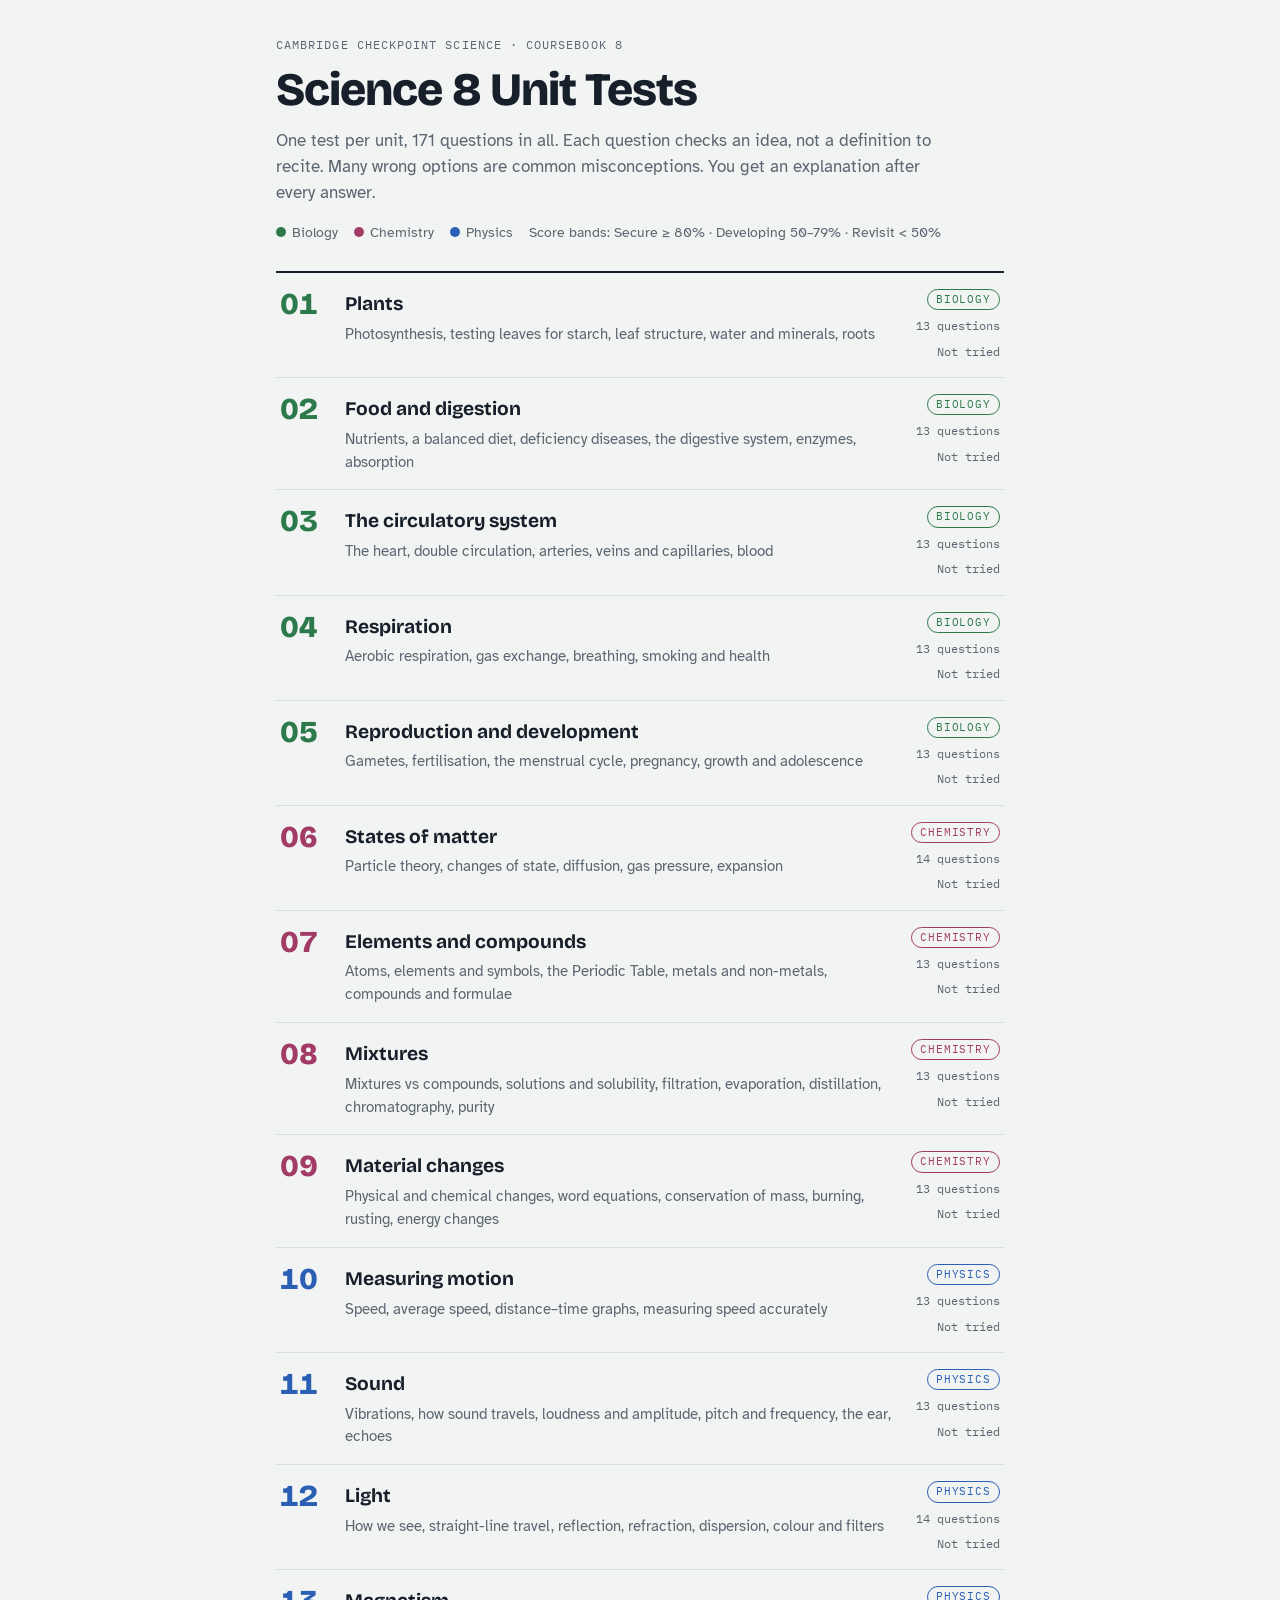
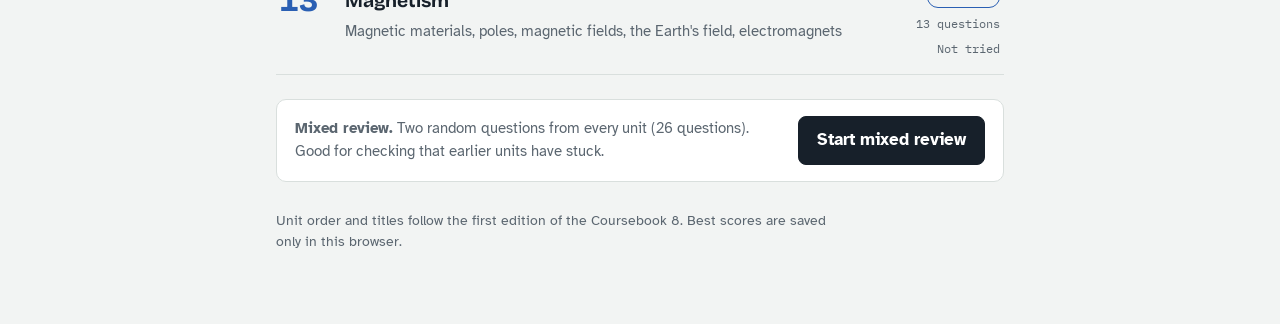
==== checkpoint-science-8/index.html @ a3ae96ac "Add Checkpoint Science 8 unit-by-unit conceptual tests Interactive quiz page with 171 questions acro" ====
<!doctype html>
<html lang="en">
<head>
<meta charset="utf-8">
<meta name="viewport" content="width=device-width, initial-scale=1, viewport-fit=cover">
<title>Science 8 Unit Tests</title>
<link rel="preconnect" href="https://fonts.googleapis.com">
<link rel="preconnect" href="https://fonts.gstatic.com" crossorigin>
<link rel="stylesheet" href="https://fonts.googleapis.com/css2?family=Bricolage+Grotesque:opsz,wght@12..96,500;12..96,700;12..96,800&family=Atkinson+Hyperlegible:ital,wght@0,400;0,700;1,400&family=IBM+Plex+Mono:wght@400;500&display=swap">
<style>
/* Layout: exam-paper column. Unit index as a ruled list; each test runs one question at a time with instant "why" feedback. */
:root {
  --bg: #f2f4f3;
  --paper: #ffffff;
  --ink: #17202a;
  --muted: #5b6670;
  --rule: #d9dfdd;
  --accent: #23408e;
  --bio: #2c7a4b;
  --chem: #a33b67;
  --phys: #2a5fb3;
  --good: #1f7a45;
  --good-bg: #e3f3e9;
  --bad: #b3261e;
  --bad-bg: #fbe7e5;
  --warn: #8a5a00;
  --warn-bg: #fbf0d9;
  --shadow: 0 1px 2px rgba(23,32,42,.06), 0 4px 16px rgba(23,32,42,.05);
  --f-display: "Bricolage Grotesque", "Segoe UI", system-ui, sans-serif;
  --f-body: "Atkinson Hyperlegible", "Segoe UI", system-ui, sans-serif;
  --f-mono: "IBM Plex Mono", ui-monospace, Menlo, Consolas, monospace;
}
@media (prefers-color-scheme: dark) {
  :root:not([data-theme="light"]) {
    --bg: #11161b; --paper: #19212a; --ink: #e6ebef; --muted: #9aa6b1; --rule: #2b3540;
    --accent: #8fa8ff; --bio: #5fc58a; --chem: #e57fab; --phys: #7aa8f5;
    --good: #6fd39a; --good-bg: #173226; --bad: #ff8a80; --bad-bg: #3a1c1b; --warn: #f2c464; --warn-bg: #352b14;
    --shadow: 0 1px 2px rgba(0,0,0,.3);
    color-scheme: dark;
  }
}
:root[data-theme="dark"] {
  --bg: #11161b; --paper: #19212a; --ink: #e6ebef; --muted: #9aa6b1; --rule: #2b3540;
  --accent: #8fa8ff; --bio: #5fc58a; --chem: #e57fab; --phys: #7aa8f5;
  --good: #6fd39a; --good-bg: #173226; --bad: #ff8a80; --bad-bg: #3a1c1b; --warn: #f2c464; --warn-bg: #352b14;
  --shadow: 0 1px 2px rgba(0,0,0,.3);
  color-scheme: dark;
}
* { box-sizing: border-box; }
body { background: var(--bg); color: var(--ink); font-family: var(--f-body); font-size: 17px; line-height: 1.55; }
.wrap { max-width: 760px; margin: 0 auto; padding-inline: 16px; padding-block: 28px 64px; }
h1, h2, h3 { font-family: var(--f-display); text-wrap: balance; margin: 0; line-height: 1.15; }
h1 { font-size: clamp(2rem, 6vw, 2.9rem); font-weight: 800; letter-spacing: -0.02em; }
h2 { font-size: 1.45rem; font-weight: 700; }
.eyebrow { font-family: var(--f-mono); font-size: .74rem; letter-spacing: .09em; text-transform: uppercase; color: var(--muted); }
p { margin: 0; }
button { font: inherit; color: inherit; cursor: pointer; }
button:focus-visible, a:focus-visible { outline: 3px solid var(--accent); outline-offset: 2px; }

/* Header */
header.top { display: grid; gap: 10px; margin-bottom: 28px; }
header.top .lede { color: var(--muted); max-width: 60ch; }
.legend { display: flex; flex-wrap: wrap; gap: 8px 16px; margin-top: 4px; font-size: .9rem; color: var(--muted); }
.legend span { display: inline-flex; align-items: center; gap: 6px; }
.dot { width: 10px; height: 10px; border-radius: 50%; background: var(--c, var(--accent)); display: inline-block; }

/* Unit index */
.units { list-style: none; margin: 0; padding: 0; border-top: 2px solid var(--ink); }
.unit-row { border-bottom: 1px solid var(--rule); }
.unit-btn { width: 100%; background: none; border: 0; text-align: left; display: grid; grid-template-columns: 3.2rem 1fr auto; gap: 14px; align-items: start; padding: 16px 4px; }
.unit-btn:hover { background: color-mix(in srgb, var(--c) 6%, transparent); }
.unit-no { font-family: var(--f-display); font-weight: 800; font-size: 1.9rem; line-height: 1; color: var(--c); font-variant-numeric: tabular-nums; }
.unit-main { min-width: 0; display: grid; gap: 4px; }
.unit-title { font-family: var(--f-display); font-weight: 700; font-size: 1.2rem; }
.unit-topics { color: var(--muted); font-size: .92rem; }
.unit-meta { display: grid; justify-items: end; gap: 6px; font-family: var(--f-mono); font-size: .78rem; color: var(--muted); white-space: nowrap; }
.strand { font-family: var(--f-mono); font-size: .7rem; letter-spacing: .08em; text-transform: uppercase; color: var(--c); border: 1px solid currentColor; border-radius: 999px; padding: 1px 8px; }
.best { font-variant-numeric: tabular-nums; }
.best.secure { color: var(--good); }
.best.developing { color: var(--warn); }
.best.revisit { color: var(--bad); }
.mixed { margin-top: 24px; display: flex; flex-wrap: wrap; gap: 12px 20px; align-items: center; justify-content: space-between; background: var(--paper); border: 1px solid var(--rule); border-radius: 10px; padding: 16px 18px; }
.mixed p { color: var(--muted); font-size: .95rem; min-width: 0; flex: 1 1 260px; }

/* Buttons */
.btn { border: 1.5px solid var(--ink); background: var(--ink); color: var(--paper); border-radius: 8px; padding: 10px 18px; font-weight: 700; }
.btn:hover { opacity: .9; }
.btn.ghost { background: transparent; color: var(--ink); }
.btn:disabled { opacity: .35; cursor: default; }
.link { background: none; border: 0; padding: 4px 0; color: var(--muted); font-size: .92rem; }
.link:hover { color: var(--ink); text-decoration: underline; }

/* Quiz */
.qbar { display: grid; gap: 10px; margin-bottom: 20px; }
.qbar-row { display: flex; flex-wrap: wrap; justify-content: space-between; gap: 8px; align-items: baseline; }
.progress { height: 6px; background: var(--rule); border-radius: 999px; overflow: hidden; }
.progress i { display: block; height: 100%; background: var(--c); width: 0; transition: width .3s ease; }
.tally { font-family: var(--f-mono); font-size: .82rem; color: var(--muted); font-variant-numeric: tabular-nums; }
.card { background: var(--paper); border: 1px solid var(--rule); border-radius: 12px; box-shadow: var(--shadow); padding: clamp(18px, 4vw, 28px); display: grid; gap: 18px; }
.qhead { display: flex; justify-content: space-between; gap: 12px; align-items: baseline; flex-wrap: wrap; }
.qtext { font-size: 1.15rem; font-weight: 700; line-height: 1.45; }
.options { display: grid; gap: 10px; }
.opt { display: grid; grid-template-columns: 2rem 1fr; gap: 10px; align-items: start; text-align: left; background: transparent; border: 1.5px solid var(--rule); border-radius: 9px; padding: 11px 12px; }
.opt:hover:not(:disabled) { border-color: var(--c); }
.opt:disabled { cursor: default; }
.opt .key { font-family: var(--f-mono); font-weight: 500; width: 1.7rem; height: 1.7rem; border-radius: 6px; display: grid; place-items: center; border: 1px solid var(--rule); font-size: .85rem; }
.opt span:last-child { min-width: 0; }
.opt.correct { border-color: var(--good); background: var(--good-bg); }
.opt.correct .key { background: var(--good); color: var(--paper); border-color: var(--good); }
.opt.wrong { border-color: var(--bad); background: var(--bad-bg); }
.opt.wrong .key { background: var(--bad); color: var(--paper); border-color: var(--bad); }
.opt.dim { opacity: .55; }
.why { border-left: 4px solid var(--fb); background: color-mix(in srgb, var(--fb) 8%, transparent); padding: 12px 14px; border-radius: 0 8px 8px 0; display: grid; gap: 4px; }
.why strong { color: var(--fb); font-family: var(--f-display); }
.qfoot { display: flex; justify-content: space-between; align-items: center; gap: 12px; flex-wrap: wrap; }
.hint { font-size: .82rem; color: var(--muted); }

/* Results */
.result-head { display: grid; gap: 6px; }
.score { font-family: var(--f-display); font-weight: 800; font-size: clamp(3rem, 12vw, 4.5rem); line-height: 1; font-variant-numeric: tabular-nums; }
.score small { font-size: .35em; color: var(--muted); font-weight: 500; }
.band { justify-self: start; font-family: var(--f-mono); font-size: .78rem; letter-spacing: .06em; text-transform: uppercase; padding: 3px 10px; border-radius: 999px; }
.band.secure { color: var(--good); background: var(--good-bg); }
.band.developing { color: var(--warn); background: var(--warn-bg); }
.band.revisit { color: var(--bad); background: var(--bad-bg); }
.review { list-style: none; margin: 0; padding: 0; display: grid; gap: 14px; }
.review li { border-top: 1px solid var(--rule); padding-top: 12px; display: grid; gap: 4px; }
.review .ans { font-size: .93rem; }
.review .ans b { color: var(--good); }
.review .ans s { color: var(--bad); }
.review .exp { color: var(--muted); font-size: .93rem; }
.actions { display: flex; flex-wrap: wrap; gap: 10px; }
.note { margin-top: 28px; font-size: .85rem; color: var(--muted); max-width: 62ch; }
@media (max-width: 520px) {
  .unit-btn { grid-template-columns: 2.4rem 1fr; }
  .unit-meta { grid-column: 2; justify-items: start; grid-auto-flow: column; justify-content: start; gap: 10px; }
  .unit-no { font-size: 1.5rem; }
}
@media (prefers-reduced-motion: reduce) { .progress i { transition: none; } }
</style>
</head>
<body>

<div class="wrap" id="app"></div>

<script>
const STRANDS = { Biology: "var(--bio)", Chemistry: "var(--chem)", Physics: "var(--phys)" };

/* Each question: c = concept, q = question, o = options (correct answer first; shuffled on screen), e = explanation */
const UNITS = [
{ n: 1, title: "Plants", strand: "Biology", topics: "Photosynthesis, testing leaves for starch, leaf structure, water and minerals, roots",
  qs: [
  { c: "Where plant mass comes from", q: "A seedling with a mass of 1 g grows into a plant with a mass of 500 g. Where did most of the extra mass come from?",
    o: ["Carbon dioxide from the air and water, turned into glucose by photosynthesis", "Soil taken in through the roots", "Energy from sunlight that has been turned into matter", "Minerals such as nitrates absorbed from the soil"],
    e: "Photosynthesis builds glucose from carbon dioxide and water, and glucose is used to make the rest of the plant. The soil supplies only small amounts of minerals. Light provides energy, not mass." },
  { c: "Photosynthesis equation", q: "Which word equation correctly describes photosynthesis?",
    o: ["carbon dioxide + water → glucose + oxygen (using light and chlorophyll)", "glucose + oxygen → carbon dioxide + water (using light)", "oxygen + water → glucose + carbon dioxide (using chlorophyll)", "carbon dioxide + oxygen → glucose + water (using light)"],
    e: "The reactants are carbon dioxide and water. Light energy is absorbed by chlorophyll, and the products are glucose and oxygen. The reverse equation is respiration." },
  { c: "Why test for starch", q: "When we want to know whether a leaf has been photosynthesising, why do we test it for starch rather than for glucose?",
    o: ["Glucose made in the leaf is quickly turned into starch for storage", "Leaves never contain any glucose", "Starch is the gas given off during photosynthesis", "Iodine solution only works on living cells"],
    e: "Glucose is soluble and is quickly converted into insoluble starch to be stored. Starch builds up in the leaf, so it is a reliable sign that photosynthesis has happened." },
  { c: "Destarching (controls)", q: "Before an experiment, a plant is kept in the dark for 48 hours. What is the purpose of this?",
    o: ["To use up the starch already in its leaves, so any starch found later was made during the experiment", "To make the plant photosynthesise faster when it is put back in the light", "To kill the leaf cells so that iodine can get in", "To make the leaves produce more chlorophyll"],
    e: "In the dark the plant cannot photosynthesise, so it uses up its stored starch. Any starch found at the end must have been made during the experiment. This makes the test fair." },
  { c: "Chlorophyll is needed", q: "A variegated leaf has green parts and white parts. After a day in bright light it is tested with iodine. What result do you expect?",
    o: ["Only the green parts turn blue-black", "The whole leaf turns blue-black", "Only the white parts turn blue-black", "No part turns blue-black, because variegated leaves cannot make starch"],
    e: "Only the green parts contain chlorophyll, which absorbs the light energy needed for photosynthesis. The white parts have no chlorophyll, so they make no starch and stay orange-brown." },
  { c: "Starch test method", q: "In the starch test, why is the leaf placed in hot ethanol before iodine is added?",
    o: ["To remove the green chlorophyll so the colour change can be seen clearly", "To turn the glucose in the leaf into starch", "To add the energy needed for the iodine to react", "To keep the leaf cells alive during the test"],
    e: "Ethanol dissolves chlorophyll and makes the leaf pale. Without this step, the green colour would hide the blue-black colour of iodine reacting with starch." },
  { c: "Light intensity and rate", q: "A student counts oxygen bubbles from pondweed with a lamp at different distances. Moving the lamp closer increases the number of bubbles per minute. Which conclusion is best?",
    o: ["The rate of photosynthesis increases as light intensity increases", "Pondweed only photosynthesises when a lamp is very close", "The bubbles are carbon dioxide, which increases with light", "The pondweed respires faster when the lamp is closer"],
    e: "The bubbles are oxygen, a product of photosynthesis. A closer lamp means brighter light, so more bubbles means a faster rate. Light intensity is the independent variable in this investigation." },
  { c: "Leaf shape and function", q: "Most leaves are broad and thin. How does this help photosynthesis?",
    o: ["A large surface area absorbs plenty of light, and gases only have a short distance to diffuse", "It makes the leaf lighter so the plant does not fall over", "It stops water from reaching the leaf cells", "It lets the leaf store more starch in its cells"],
    e: "A broad leaf traps more light. A thin leaf means carbon dioxide can diffuse quickly from the air spaces to every cell that has chloroplasts." },
  { c: "Stomata", q: "Why are most stomata found on the lower surface of a leaf?",
    o: ["They let gases in and out while losing less water, because the lower surface is cooler and shaded", "Light can only enter the leaf through the lower surface", "Roots push water up through the lower surface", "Chlorophyll is only found in the lower surface"],
    e: "Stomata let carbon dioxide in and oxygen out, but water vapour also escapes through them. The lower surface is cooler and out of direct sun, so less water is lost there." },
  { c: "Palisade cells", q: "Palisade cells are packed just below the upper surface of a leaf and contain many chloroplasts. Why is this a good arrangement?",
    o: ["They are in the position that receives the most light", "They are closest to the stomata for taking in water", "They protect the leaf from insects", "They store all the minerals the leaf needs"],
    e: "Light falls on the upper surface, so cells placed there with many chloroplasts can absorb the most light for photosynthesis." },
  { c: "Root hair cells", q: "Root hair cells have a long, thin extension. What is the main advantage of this shape?",
    o: ["It gives a large surface area for absorbing water and minerals from the soil", "It lets the root make glucose in the dark", "It anchors the plant by growing into rocks", "It allows the root to take in carbon dioxide for photosynthesis"],
    e: "A larger surface area in contact with the soil means water and dissolved minerals can be absorbed faster. Root hair cells have no chloroplasts because they are underground." },
  { c: "Minerals", q: "A plant has yellow leaves even though it has plenty of light and water. A lack of which mineral is most likely?",
    o: ["Magnesium, because it is needed to make chlorophyll", "Glucose, because it is needed to make leaves", "Oxygen, because it is needed for photosynthesis", "Carbon, because it is needed to make roots"],
    e: "Chlorophyll molecules contain magnesium. Without enough magnesium the plant makes less chlorophyll and its leaves turn yellow. Nitrates are needed to make proteins for growth." },
  { c: "Plants also respire", q: "What is happening in a plant's leaves at night?",
    o: ["Respiration continues, using oxygen and releasing carbon dioxide", "Nothing, because plants only respire during the day", "Photosynthesis continues, using stored light", "The leaves take in oxygen and release glucose"],
    e: "All living cells respire all the time. In daylight, photosynthesis is usually faster than respiration so a plant gives out oxygen overall. At night only respiration happens, so the plant gives out carbon dioxide." }
  ]},
{ n: 2, title: "Food and digestion", strand: "Biology", topics: "Nutrients, a balanced diet, deficiency diseases, the digestive system, enzymes, absorption",
  qs: [
  { c: "Why digest food", q: "Why must large food molecules such as starch and protein be digested?",
    o: ["They are too large to pass through the wall of the small intestine into the blood", "They contain no energy until they are broken down", "They would dissolve the wall of the intestine", "The body can only use molecules that contain water"],
    e: "Digestion breaks large, insoluble molecules into small, soluble molecules. Only small molecules can be absorbed through the gut wall into the blood." },
  { c: "Mechanical digestion", q: "How does chewing food help digestion?",
    o: ["It breaks food into smaller pieces, giving enzymes a larger surface area to work on", "It turns starch into sugar", "It breaks proteins into amino acids", "It absorbs nutrients into the blood through the teeth"],
    e: "Chewing is mechanical digestion. It does not change the molecules, but smaller pieces have more surface for enzymes to act on, so chemical digestion is faster." },
  { c: "Enzyme products", q: "What are proteins broken down into during digestion?",
    o: ["Amino acids", "Glucose", "Fatty acids and glycerol", "Vitamins"],
    e: "Protease enzymes break proteins into amino acids. Carbohydrase enzymes such as amylase break starch into sugars. Lipase breaks fats into fatty acids and glycerol." },
  { c: "Enzymes and temperature", q: "Amylase is mixed with starch at 5 °C, 37 °C and 90 °C. In which tube is starch digested fastest?",
    o: ["37 °C, because human enzymes work best at about body temperature", "90 °C, because higher temperatures always make reactions faster", "5 °C, because enzymes are protected from damage", "All three, because temperature does not affect enzymes"],
    e: "Enzymes work fastest near their optimum temperature, which is about 37 °C for human enzymes. At 5 °C they work slowly. At 90 °C their shape is permanently changed (denatured), so they stop working." },
  { c: "Villi", q: "The small intestine is lined with millions of villi. How do they help?",
    o: ["They give a very large surface area, with thin walls and a good blood supply, for absorption", "They grind food into smaller pieces", "They produce stomach acid to kill bacteria", "They push food along by beating like hairs"],
    e: "Villi make the inner surface of the small intestine very large. Each one has a thin wall and many capillaries, so digested food can diffuse into the blood quickly." },
  { c: "Fibre", q: "Fibre is not digested and does not enter the blood. Why is it still an important part of a balanced diet?",
    o: ["It adds bulk that helps food move through the gut and prevents constipation", "It is the body's main source of energy", "It is needed to build new muscle", "It is changed into vitamins in the large intestine"],
    e: "Fibre gives the muscles of the intestine something to push against, which keeps food moving and prevents constipation." },
  { c: "Balanced diet depends on need", q: "Which person most needs a diet with more energy-rich food?",
    o: ["A teenage athlete who trains for two hours each day", "An adult who works at a desk all day", "An elderly person who rarely exercises", "Everyone needs exactly the same amount of energy"],
    e: "A balanced diet depends on age, sex and how active a person is. Active, growing people use more energy and need more carbohydrate and fat." },
  { c: "Rickets", q: "A child has soft, weak leg bones that bend. Which deficiency is the most likely cause?",
    o: ["Too little vitamin D or calcium", "Too little vitamin C", "Too little iron", "Too little fibre"],
    e: "Calcium is needed to build strong bones, and vitamin D helps the body absorb calcium. A lack of either causes rickets. Lack of vitamin C causes scurvy; lack of iron causes anaemia." },
  { c: "Anaemia", q: "Why does a person with iron-deficiency anaemia feel tired?",
    o: ["Iron is needed to make haemoglobin, so less oxygen is carried to cells for respiration", "Iron is the main source of energy in the diet", "Iron is needed to digest carbohydrates", "Iron keeps the bones strong for movement"],
    e: "Haemoglobin in red blood cells carries oxygen and contains iron. With less haemoglobin, cells get less oxygen and release less energy by respiration." },
  { c: "Scurvy", q: "Sailors on long voyages long ago often got scurvy, with bleeding gums. Eating limes or oranges cured it. What does this show?",
    o: ["Scurvy is caused by a lack of vitamin C, which citrus fruits contain", "Scurvy is caused by bacteria that citrus fruits kill", "Sailors were short of protein, which citrus fruits contain", "Sailors were eating too much fat"],
    e: "Citrus fruits are rich in vitamin C. Scurvy is a deficiency disease, so it is cured by supplying the missing nutrient." },
  { c: "Stomach acid", q: "What is one job of the hydrochloric acid in the stomach?",
    o: ["It kills most bacteria in food", "It digests starch into glucose", "It absorbs water from food", "It turns fats into protein"],
    e: "Stomach acid kills many microorganisms in food. It also gives the right acidic conditions for the stomach's protease enzyme to work." },
  { c: "Large intestine", q: "What is the main job of the large intestine?",
    o: ["Absorbing water from undigested food", "Digesting protein with enzymes", "Absorbing most of the glucose into the blood", "Storing food before it is digested"],
    e: "Most digested food is absorbed in the small intestine. The large intestine absorbs water from what is left. If food passes through too quickly, too little water is absorbed and diarrhoea results." },
  { c: "Energy in nutrients", q: "Why do people who need to lose weight often reduce the amount of fat they eat?",
    o: ["One gram of fat contains about twice as much energy as one gram of carbohydrate", "Fat cannot be digested and stays in the body", "Fat contains no useful nutrients at all", "Fat is turned directly into muscle"],
    e: "Fat is the most energy-dense nutrient. If energy taken in is more than energy used, the extra is stored as body fat. Some fat is still needed in a balanced diet." }
  ]},
{ n: 3, title: "The circulatory system", strand: "Biology", topics: "The heart, double circulation, arteries, veins and capillaries, blood",
  qs: [
  { c: "Artery structure", q: "Why do arteries have thick walls containing muscle and elastic tissue?",
    o: ["They carry blood at high pressure, pumped directly from the heart", "They carry blood at very low pressure back to the heart", "They need to let substances diffuse through their walls", "They store blood when the body is resting"],
    e: "Each heartbeat pushes blood into the arteries at high pressure. Thick, stretchy walls withstand this pressure and help smooth out the flow." },
  { c: "Valves in veins", q: "Veins contain valves but arteries (apart from where they leave the heart) do not. Why?",
    o: ["Blood in veins is at low pressure, so valves stop it flowing backwards", "Valves make blood in veins move faster than in arteries", "Valves let oxygen into the blood in veins", "Veins carry blood away from the heart and need valves to push it"],
    e: "By the time blood reaches the veins, its pressure is low. Valves make sure it only flows towards the heart, especially in the legs." },
  { c: "Capillaries", q: "Capillary walls are only one cell thick. Why is this important?",
    o: ["Substances such as oxygen and glucose can diffuse quickly between blood and cells", "Blood can flow through them at very high pressure", "They can contract to pump blood around the body", "It stops white blood cells from leaving the blood"],
    e: "Capillaries are where exchange happens. A very thin wall means only a short distance for diffusion between the blood and the body's cells." },
  { c: "Ventricle walls", q: "The wall of the left ventricle is much thicker than the wall of the right ventricle. Why?",
    o: ["The left ventricle pumps blood all around the body, but the right only pumps to the lungs", "The left ventricle holds deoxygenated blood, which is heavier", "The right ventricle does not need to pump blood at all", "The left ventricle receives blood from the lungs at high pressure"],
    e: "Pushing blood around the whole body needs a much higher pressure than pushing it to the nearby lungs, so the left ventricle has more muscle." },
  { c: "Arteries defined by direction", q: "The pulmonary artery carries deoxygenated blood. Why is it still called an artery?",
    o: ["Arteries are vessels that carry blood away from the heart", "Arteries are vessels that carry deoxygenated blood", "All vessels connected to the lungs are arteries", "It has valves along its length"],
    e: "Arteries carry blood away from the heart and veins carry it back. The pulmonary artery takes deoxygenated blood from the heart to the lungs. The pulmonary vein brings oxygenated blood back." },
  { c: "Double circulation", q: "Which route does blood take in the human double circulation, starting from the body?",
    o: ["Body → right side of heart → lungs → left side of heart → body", "Body → left side of heart → lungs → right side of heart → body", "Body → lungs → right side of heart → left side of heart → body", "Body → right side of heart → left side of heart → lungs → body"],
    e: "Blood passes through the heart twice in one full circuit. The right side sends it to the lungs to collect oxygen. It returns to the left side, which pumps it around the body." },
  { c: "Red blood cells", q: "Red blood cells have no nucleus. How does this help them do their job?",
    o: ["There is more space for haemoglobin, so each cell can carry more oxygen", "It lets them destroy bacteria more easily", "It allows them to divide quickly to make new cells", "It helps them form blood clots"],
    e: "Red blood cells are packed with haemoglobin, which carries oxygen. Their biconcave disc shape also gives a large surface area for oxygen to diffuse in and out." },
  { c: "Plasma", q: "Which list shows substances carried dissolved in the plasma?",
    o: ["Glucose, carbon dioxide, urea and hormones", "Oxygen, haemoglobin and platelets", "Red blood cells and white blood cells", "Starch, protein and fat molecules"],
    e: "Plasma is the liquid part of blood. It carries digested food such as glucose, waste such as carbon dioxide and urea, and hormones. Most oxygen is carried by haemoglobin in red cells." },
  { c: "Platelets", q: "You cut your finger. Which part of the blood helps stop the bleeding?",
    o: ["Platelets, which help form a clot", "Red blood cells, which carry oxygen to the cut", "Plasma, which washes the cut clean", "White blood cells, which seal the skin"],
    e: "Platelets are cell fragments that help blood clot. The clot seals the wound and stops blood loss and microorganisms entering." },
  { c: "White blood cells", q: "What is the main job of white blood cells?",
    o: ["Defending the body against pathogens such as bacteria and viruses", "Carrying oxygen from the lungs", "Carrying digested food to cells", "Making the heart beat"],
    e: "Some white blood cells engulf pathogens. Others make antibodies that help destroy them." },
  { c: "Heart rate and exercise", q: "Why does your heart rate increase when you exercise?",
    o: ["Muscles need oxygen and glucose delivered faster, and carbon dioxide removed faster", "The heart needs to cool the body down", "Blood becomes thicker during exercise", "The lungs stop working during exercise"],
    e: "Working muscles respire faster. A faster heartbeat delivers more oxygen and glucose to them and removes carbon dioxide more quickly." },
  { c: "Coronary arteries", q: "A fatty blockage forms in a coronary artery. Why can this cause a heart attack?",
    o: ["Part of the heart muscle does not get enough oxygen and glucose, so it stops working", "Blood can no longer reach the lungs", "The heart chambers fill with fat", "The valves in the heart can no longer close"],
    e: "Heart muscle has its own blood supply through the coronary arteries. If this is blocked, the muscle cannot respire and that part of the heart can die." },
  { c: "Pulmonary vein", q: "Where does the pulmonary vein carry blood, and what kind of blood is it?",
    o: ["From the lungs to the heart; oxygenated blood", "From the heart to the lungs; deoxygenated blood", "From the body to the heart; deoxygenated blood", "From the heart to the body; oxygenated blood"],
    e: "Veins carry blood towards the heart. The pulmonary vein brings blood that has just collected oxygen in the lungs back to the left atrium." }
  ]},
{ n: 4, title: "Respiration", strand: "Biology", topics: "Aerobic respiration, gas exchange, breathing, smoking and health",
  qs: [
  { c: "Respiration vs breathing", q: "Which statement correctly describes the difference between respiration and breathing?",
    o: ["Respiration is a chemical reaction in cells that releases energy; breathing moves air in and out of the lungs", "They are two words for the same process", "Breathing happens in all cells; respiration happens only in the lungs", "Respiration is breathing out; breathing is breathing in"],
    e: "Respiration happens in every living cell and releases energy from glucose. Breathing is the movement of air that supplies oxygen and removes carbon dioxide." },
  { c: "Respiration equation", q: "Which word equation shows aerobic respiration?",
    o: ["glucose + oxygen → carbon dioxide + water", "carbon dioxide + water → glucose + oxygen", "glucose + carbon dioxide → oxygen + water", "oxygen + water → glucose + carbon dioxide"],
    e: "Aerobic respiration uses glucose and oxygen and releases energy, with carbon dioxide and water as waste products. Photosynthesis is the reverse reaction." },
  { c: "Where respiration happens", q: "Which cells carry out respiration?",
    o: ["All living cells, including plant cells and microorganisms", "Only cells in the lungs", "Only animal cells", "Only muscle cells during exercise"],
    e: "Every living cell needs energy, so every living cell respires, all the time. In plant and animal cells it happens in the mitochondria." },
  { c: "Alveoli", q: "Which set of features makes the alveoli good at gas exchange?",
    o: ["Very large total surface area, thin walls and a rich blood supply", "Thick walls, few capillaries and a dry surface", "Muscular walls that pump air into the blood", "A small surface area so gases do not escape"],
    e: "Millions of alveoli give a huge surface area. Their walls and the capillary walls are one cell thick, and the blood flow keeps the concentration difference high." },
  { c: "Composition of breath", q: "Compared with inhaled air, exhaled air contains:",
    o: ["less oxygen and more carbon dioxide, but still quite a lot of oxygen", "no oxygen at all and only carbon dioxide", "more oxygen and less carbon dioxide", "the same amounts of oxygen and carbon dioxide"],
    e: "Inhaled air has about 21% oxygen and exhaled air about 16%. Carbon dioxide rises from about 0.04% to about 4%. This leftover oxygen is why rescue breathing works." },
  { c: "Breathing mechanism", q: "What happens when you breathe in?",
    o: ["The diaphragm contracts and flattens, the ribs move up and out, chest volume increases and air flows in", "The lungs expand by themselves and suck air in", "The diaphragm relaxes and moves up, pushing air into the lungs", "The ribs move down and in, squeezing air into the lungs"],
    e: "Muscles make the chest cavity bigger. This lowers the pressure inside the lungs, so air from outside, at higher pressure, flows in. The lungs have no muscle of their own." },
  { c: "Testing breath", q: "Air is breathed out through limewater in one tube and room air is bubbled through limewater in another. The first tube turns milky much faster. What does this show?",
    o: ["Exhaled air contains more carbon dioxide than room air", "Exhaled air contains more oxygen than room air", "Exhaled air contains no water vapour", "Room air contains no carbon dioxide"],
    e: "Limewater turns milky with carbon dioxide. Room air has a little carbon dioxide, so it changes slowly. Exhaled air has much more, so it changes quickly." },
  { c: "Smoking and cilia", q: "Smokers often have a cough and get chest infections. Which explanation is correct?",
    o: ["Tar damages the cilia, so mucus and trapped bacteria are not swept away from the lungs", "Nicotine makes the lungs produce oxygen too quickly", "Smoke makes the alveoli bigger", "Carbon monoxide kills bacteria in the lungs"],
    e: "Cilia normally sweep mucus, dust and microorganisms up out of the airways. When they are damaged, mucus builds up, causing coughing and infections." },
  { c: "Carbon monoxide", q: "Cigarette smoke contains carbon monoxide. Why does this make it harder to exercise?",
    o: ["It combines with haemoglobin, so red blood cells carry less oxygen", "It blocks the stomata in the lungs", "It makes the heart beat more slowly", "It is a source of extra energy for muscles"],
    e: "Carbon monoxide binds to haemoglobin more strongly than oxygen does. Less oxygen reaches the muscles, so less energy is released by respiration." },
  { c: "Emphysema", q: "In emphysema, the walls of many alveoli break down. Why does the person become breathless?",
    o: ["The surface area for gas exchange is reduced, so less oxygen gets into the blood", "The diaphragm stops working", "Their blood stops carrying carbon dioxide", "Their airways become too wide"],
    e: "Fewer, larger air sacs have much less total surface area. Less oxygen can diffuse into the blood, even when the person breathes hard." },
  { c: "Exercise and breathing", q: "Why do you breathe faster and more deeply during exercise?",
    o: ["To take in more oxygen for respiration in muscles and remove the extra carbon dioxide", "To cool the lungs down", "Because the muscles need extra air inside them", "To get rid of the extra glucose being made"],
    e: "Muscles respire faster during exercise. They need more oxygen and produce more carbon dioxide, so breathing rate and depth increase." },
  { c: "Respiration releases heat", q: "Germinating seeds are placed in a sealed vacuum flask with a thermometer. After two days the temperature has risen. Why?",
    o: ["The seeds are respiring, and some of the energy released is lost as heat", "The seeds are photosynthesising inside the flask", "The vacuum flask creates heat", "The seeds are absorbing heat from the thermometer"],
    e: "Respiration releases energy from glucose. Some of this energy is transferred to the surroundings as heat. A control flask with boiled (dead) seeds would show no rise." },
  { c: "Diffusion in gas exchange", q: "Why does oxygen move from the alveoli into the blood?",
    o: ["The oxygen concentration is higher in the alveoli than in the blood, so it diffuses", "The heart sucks oxygen out of the alveoli", "Muscles in the alveoli push oxygen into the blood", "Blood always contains more oxygen than air"],
    e: "Diffusion is the net movement of particles from a high concentration to a low concentration. Blood arriving at the lungs is low in oxygen, so oxygen diffuses into it." }
  ]},
{ n: 5, title: "Reproduction and development", strand: "Biology", topics: "Gametes, fertilisation, the menstrual cycle, pregnancy, growth and adolescence",
  qs: [
  { c: "Sperm cell adaptations", q: "Sperm cells have a tail and contain many mitochondria. How do these help?",
    o: ["The tail lets the sperm swim, and the mitochondria release the energy it needs", "The tail anchors the sperm to the egg, and mitochondria store food", "The mitochondria carry the genetic information", "They help the sperm divide into many cells"],
    e: "A sperm must swim a long way to reach the egg. Mitochondria are where respiration happens, so many mitochondria provide plenty of energy for swimming." },
  { c: "Egg cell adaptations", q: "Why is an egg cell much larger than a sperm cell?",
    o: ["It contains a store of food for the early embryo", "It needs to swim further than a sperm", "It contains more chromosomes than a sperm", "It needs a larger nucleus to fuse with the sperm"],
    e: "The egg's large cytoplasm contains nutrients that supply energy until the embryo implants and gets food from the mother." },
  { c: "Fertilisation", q: "What exactly happens at fertilisation?",
    o: ["The nucleus of a sperm fuses with the nucleus of an egg", "A sperm enters the uterus", "An egg is released from the ovary", "The embryo attaches to the wall of the uterus"],
    e: "Fertilisation is the joining of the two nuclei. It usually happens in the oviduct. Release of the egg is ovulation; attaching to the uterus wall is implantation." },
  { c: "Half the chromosomes", q: "Why do gametes contain only half the number of chromosomes of a normal body cell?",
    o: ["So that when two gametes fuse, the zygote has the full number of chromosomes", "So that gametes are small enough to swim", "Because chromosomes are only needed in body cells", "So that the baby has only the mother's features"],
    e: "Each gamete brings half. When egg and sperm nuclei fuse, the zygote has a complete set, half from each parent." },
  { c: "Placenta", q: "What does the placenta do?",
    o: ["It lets oxygen and nutrients pass from mother to fetus, and wastes pass back, without the two bloods mixing", "It pumps the mother's blood directly into the fetus", "It protects the fetus from bumps", "It produces eggs during pregnancy"],
    e: "The mother's blood and the fetus's blood come very close in the placenta, so substances diffuse across. They do not mix, which protects the fetus." },
  { c: "Lifestyle in pregnancy", q: "Why are pregnant women advised not to smoke?",
    o: ["Harmful substances cross the placenta and the fetus may get less oxygen, leading to low birth weight", "Smoke enters the uterus through the mother's lungs", "Smoking makes the amniotic fluid evaporate", "Smoking only harms the mother, not the fetus"],
    e: "Carbon monoxide and nicotine can cross the placenta. Carbon monoxide reduces the oxygen carried in the blood, so the baby may grow more slowly." },
  { c: "Amniotic fluid", q: "What is the main function of the amniotic fluid?",
    o: ["It cushions and protects the fetus from knocks", "It supplies the fetus with food", "It carries oxygen to the fetus", "It removes carbon dioxide from the fetus"],
    e: "The fetus floats in amniotic fluid inside the amnion. The fluid absorbs bumps. Food and oxygen arrive through the placenta and umbilical cord." },
  { c: "Menstrual cycle", q: "Why does the lining of the uterus thicken during each menstrual cycle?",
    o: ["To prepare for a fertilised egg to implant", "To push the egg out of the ovary", "To make sperm cells", "To store food for the mother"],
    e: "A thick lining with a good blood supply is ready to receive an embryo. If no egg is fertilised, the lining breaks down and is lost during menstruation." },
  { c: "Ovulation timing", q: "In a typical 28-day cycle, starting on the first day of menstruation, roughly when is an egg released?",
    o: ["Around day 14", "Around day 1", "Around day 5", "Around day 28"],
    e: "Ovulation usually happens about halfway through the cycle. Days 1 to 5 are menstruation. This is a typical pattern; real cycles vary." },
  { c: "Puberty and hormones", q: "What causes the body changes at puberty?",
    o: ["Sex hormones such as testosterone and oestrogen", "A sudden increase in the amount of food eaten", "Growth of new organs that were not there before", "Changes in the number of chromosomes in body cells"],
    e: "At puberty the testes start producing testosterone and the ovaries produce oestrogen. These hormones cause secondary sexual characteristics to develop." },
  { c: "Twins", q: "How are identical twins formed?",
    o: ["One fertilised egg splits into two embryos", "Two eggs are fertilised by two different sperm", "One egg is fertilised by two sperm", "Two eggs are fertilised by one sperm"],
    e: "Identical twins come from one zygote, so they have the same genetic information. Non-identical twins come from two eggs fertilised by two sperm." },
  { c: "Growth vs development", q: "Which statement shows the difference between growth and development?",
    o: ["Growth is an increase in size; development is becoming more complex, with new features", "Growth only happens before birth; development only after", "Growth means getting older; development means getting taller", "They mean exactly the same thing"],
    e: "A baby grows by getting bigger. It develops when it gains new abilities and features, such as walking, or body changes at puberty." },
  { c: "Many sperm", q: "Millions of sperm are released, but only one fertilises an egg. Why are so many produced?",
    o: ["Most sperm die or never reach the egg, so large numbers increase the chance that one will", "Each sperm carries only one chromosome", "Many sperm must join together to fertilise the egg", "The extra sperm become food for the embryo"],
    e: "The journey to the oviduct is long and most sperm do not survive it. Producing huge numbers makes fertilisation more likely." }
  ]},
{ n: 6, title: "States of matter", strand: "Chemistry", topics: "Particle theory, changes of state, diffusion, gas pressure, expansion",
  qs: [
  { c: "Melting at particle level", q: "What happens to the particles in ice when it melts?",
    o: ["They gain energy, vibrate more and break free of their fixed positions, but stay close together", "The particles themselves melt and become liquid", "The particles get bigger and push each other apart", "The particles stop moving"],
    e: "Particles do not change in size or melt. In a liquid they are still close together but can move past each other." },
  { c: "Compressing gases", q: "Why can a gas be squashed into a smaller volume, but a liquid cannot?",
    o: ["There are large spaces between gas particles; liquid particles are already touching", "Gas particles are smaller than liquid particles", "Gas particles are soft and can be squeezed", "Liquid particles do not move at all"],
    e: "In a gas the particles are far apart, so pushing them closer is easy. In a liquid the particles are already close together, so there is almost no space to remove." },
  { c: "Spaces between particles", q: "What is in the space between the particles of a gas?",
    o: ["Nothing; it is empty space", "Air", "Water vapour", "Smaller particles of the same gas"],
    e: "Air is itself made of particles. Between gas particles there is simply empty space." },
  { c: "Diffusion", q: "Someone opens a bottle of perfume at the front of a classroom. A few minutes later students at the back can smell it. Which explanation is best?",
    o: ["Perfume particles move randomly and spread from where they are concentrated to where there are fewer of them", "Perfume particles are attracted to people's noses", "The perfume particles grow until they fill the room", "Air particles push the perfume particles in a straight line to the back"],
    e: "This is diffusion. Particles move randomly and collide, which causes a net movement from a high concentration to a low concentration." },
  { c: "Diffusion and temperature", q: "A drop of food colouring spreads faster in hot water than in cold water. Why?",
    o: ["Particles in hot water have more energy and move faster", "Hot water has more spaces between particles because the particles shrink", "Food colouring dissolves only in hot water", "Cold water particles do not move at all"],
    e: "Higher temperature means particles have more kinetic energy. They move and collide faster, so the dye spreads more quickly." },
  { c: "Diffusion in gases vs liquids", q: "Why does diffusion happen faster in gases than in liquids?",
    o: ["Gas particles move faster and have more space between them", "Gas particles are heavier than liquid particles", "Liquid particles are not able to move", "Gases are always hotter than liquids"],
    e: "Gas particles move quickly and travel further before hitting another particle, so they spread out faster than particles in a liquid." },
  { c: "Gas pressure", q: "What causes the pressure of a gas inside a container?",
    o: ["Gas particles colliding with the walls of the container", "Gas particles sticking to the walls", "The weight of the container", "Gas particles getting bigger"],
    e: "Each collision pushes on the wall. Millions of collisions every second produce a steady force on the walls, which we measure as pressure." },
  { c: "Heating a sealed gas", q: "A sealed can of gas is heated. Why does the pressure inside increase?",
    o: ["The particles move faster, so they hit the walls more often and harder", "More gas particles are made when the gas is heated", "The particles expand and press on the walls", "Heat particles enter the can"],
    e: "The number of particles stays the same. Faster particles collide with the walls more often and with more force, so pressure rises. That is why aerosol cans warn against heating." },
  { c: "Expansion", q: "Gaps are left between sections of some bridges. Why?",
    o: ["In hot weather the particles vibrate more and take up more space, so the bridge expands", "The particles of metal get larger when they are heated", "Gaps let rain drain away so the bridge does not rust", "Metal shrinks in summer and needs room"],
    e: "When a solid is heated its particles vibrate more and move slightly further apart. The particles do not grow. The gaps stop the bridge from buckling when it expands." },
  { c: "Constant temperature while boiling", q: "Water keeps boiling on a cooker but its temperature stays at 100 °C. Where is the energy going?",
    o: ["Into separating the particles as liquid turns into gas", "Into the saucepan only", "It is destroyed by the boiling water", "Into making the water particles bigger"],
    e: "During a change of state, energy is used to overcome the attraction between particles rather than to raise the temperature." },
  { c: "Evaporation vs boiling", q: "Which statement about evaporation is correct?",
    o: ["It can happen at any temperature, but only from the surface of a liquid", "It only happens at the boiling point", "It happens throughout the whole liquid, forming bubbles", "It only happens when a liquid is heated"],
    e: "Some surface particles always have enough energy to escape. Boiling happens only at the boiling point and throughout the liquid." },
  { c: "Cooling by evaporation", q: "Why does sweating cool you down?",
    o: ["The particles with the most energy escape as vapour, leaving the remaining liquid with less energy", "Sweat is colder than the body", "Sweat reflects heat away from the skin", "Sweat stops the body making heat"],
    e: "Evaporating particles take energy with them. The average energy of the particles left on the skin falls, so the skin cools." },
  { c: "Using melting and boiling points", q: "A substance melts at −39 °C and boils at 357 °C. What state is it in at 25 °C?",
    o: ["Liquid", "Solid", "Gas", "It cannot be in any state at 25 °C"],
    e: "25 °C is above the melting point, so it is not a solid, and below the boiling point, so it is not a gas. This substance is mercury." },
  { c: "Cooling a gas", q: "A balloon is taken from a warm room into a freezer and shrinks. Why?",
    o: ["The gas particles slow down, hitting the inside of the balloon less often and less hard", "Some gas particles are destroyed by the cold", "The particles shrink in the cold", "Cold air particles enter the balloon"],
    e: "Slower particles produce less pressure. The higher pressure outside squashes the balloon until the pressures balance." }
  ]},
{ n: 7, title: "Elements and compounds", strand: "Chemistry", topics: "Atoms, elements and symbols, the Periodic Table, metals and non-metals, compounds and formulae",
  qs: [
  { c: "What an element is", q: "Which is the best definition of an element?",
    o: ["A substance made of only one type of atom", "A substance made of two or more types of atom joined together", "Any substance found in the Periodic Table or in nature", "A substance that is always a metal"],
    e: "An element cannot be broken down into simpler substances by chemical reactions, because all its atoms are the same type." },
  { c: "Molecules of an element", q: "Oxygen gas is made of O₂ molecules. Is oxygen an element or a compound?",
    o: ["An element, because both atoms in the molecule are oxygen atoms", "A compound, because its atoms are joined together", "A mixture, because it contains two atoms", "A compound, because it is a molecule"],
    e: "A molecule is any group of atoms joined together. It is only a compound if the atoms are of different elements." },
  { c: "Compound properties differ", q: "Sodium is a soft, very reactive metal. Chlorine is a poisonous green gas. They react to form sodium chloride, which is table salt. What does this show?",
    o: ["A compound can have completely different properties from the elements it is made from", "Sodium chloride is a mixture of sodium and chlorine", "Sodium chloride is still poisonous", "Elements keep their properties when they form compounds"],
    e: "When elements react, their atoms join to make a new substance. The new substance has its own properties, which can be very different from those of the elements." },
  { c: "Reading a formula", q: "What does the formula H₂O tell you?",
    o: ["Each molecule contains two hydrogen atoms joined to one oxygen atom", "Water contains two oxygen atoms and one hydrogen atom", "Water is a mixture of hydrogen and oxygen gases", "There are two water molecules"],
    e: "The small number after a symbol tells you how many atoms of that element there are. No number means one atom." },
  { c: "Counting atoms", q: "Calcium carbonate has the formula CaCO₃. How many different elements and how many atoms in total does one unit contain?",
    o: ["3 elements, 5 atoms", "3 elements, 3 atoms", "2 elements, 5 atoms", "4 elements, 6 atoms"],
    e: "The elements are calcium (Ca), carbon (C) and oxygen (O). There is 1 Ca, 1 C and 3 O, which makes 5 atoms." },
  { c: "Naming compounds", q: "What is the name of the compound formed when iron reacts with sulfur?",
    o: ["Iron sulfide", "Iron sulfate", "Sulfur iron", "Iron sulfur oxide"],
    e: "The metal is named first. A compound of just two elements ends in -ide. Names ending in -ate, like sulfate, mean oxygen is also present." },
  { c: "-ate compounds", q: "Which elements are present in copper sulfate?",
    o: ["Copper, sulfur and oxygen", "Copper and sulfur only", "Copper, sulfur and hydrogen", "Copper and oxygen only"],
    e: "The ending -ate tells you the compound contains oxygen as well as the other elements named. Copper sulfate is CuSO₄." },
  { c: "Metal or non-metal", q: "An unknown solid element is dull, breaks when hammered and does not conduct electricity. What is it most likely to be?",
    o: ["A non-metal", "A metal", "A compound", "An alloy"],
    e: "Metals are usually shiny, malleable and good conductors of electricity and heat. Dull, brittle and non-conducting are typical non-metal properties." },
  { c: "Groups in the Periodic Table", q: "Lithium, sodium and potassium are in the same column (group) of the Periodic Table. What would you expect?",
    o: ["They have similar chemical properties", "They have the same mass", "They are all gases", "They are all compounds"],
    e: "Elements in the same group react in similar ways. These three are all soft metals that react strongly with water." },
  { c: "Where metals are", q: "Where are most metals found in the Periodic Table?",
    o: ["On the left and in the middle", "On the right-hand side", "Only in the top row", "Only in the bottom row"],
    e: "Most elements are metals, and they are found on the left and in the centre. Non-metals are mainly on the right." },
  { c: "Chemical symbols", q: "Which pair of element and symbol is correct?",
    o: ["Iron, Fe", "Sodium, S", "Potassium, P", "Copper, Co"],
    e: "Some symbols come from Latin names: Fe (ferrum) is iron, Na (natrium) is sodium, K (kalium) is potassium and Cu (cuprum) is copper. S is sulfur, P is phosphorus and Co is cobalt." },
  { c: "Compounds only", q: "Which list contains only compounds?",
    o: ["H₂O, CO₂, NaCl", "O₂, H₂O, CO₂", "Fe, Cu, NaCl", "N₂, O₂, Cl₂"],
    e: "A compound has at least two different elements chemically joined. O₂, N₂, Cl₂, Fe and Cu each contain only one element." },
  { c: "Separating a compound", q: "How can the elements in a compound be separated?",
    o: ["Only by a chemical reaction", "By filtering", "With a magnet", "By evaporating the compound"],
    e: "The atoms in a compound are chemically joined. Physical methods like filtering or using a magnet can separate mixtures, but not compounds." }
  ]},
{ n: 8, title: "Mixtures", strand: "Chemistry", topics: "Mixtures vs compounds, solutions and solubility, filtration, evaporation, distillation, chromatography, purity",
  qs: [
  { c: "Conservation of mass in dissolving", q: "10 g of salt is dissolved completely in 100 g of water. What is the mass of the solution?",
    o: ["110 g, because the salt particles are still there, spread among the water particles", "100 g, because the salt has disappeared", "Less than 100 g, because some water is used up", "More than 110 g, because a new substance is made"],
    e: "Dissolving is a physical change. No particles are lost, so total mass stays the same even though you cannot see the salt." },
  { c: "Solute and solvent", q: "In a sugar solution, which is the solute and which is the solvent?",
    o: ["Sugar is the solute; water is the solvent", "Water is the solute; sugar is the solvent", "Both are solutes", "The solution is the solvent"],
    e: "The solute is the substance that dissolves. The solvent is the liquid it dissolves in. Together they make a solution." },
  { c: "Saturated solutions", q: "What is a saturated solution?",
    o: ["A solution in which no more solute will dissolve at that temperature", "A solution that is very hot", "A solution that contains a lot of solvent", "Any solution that has a colour"],
    e: "When a solution is saturated, extra solute stays undissolved. Changing the temperature can change how much will dissolve." },
  { c: "Solubility and temperature", q: "A hot saturated solution of copper sulfate is left to cool. Crystals appear. Why?",
    o: ["Solubility decreases as the solution cools, so less solid can stay dissolved", "Cooling turns the water into copper sulfate", "The solvent freezes into crystals", "New copper sulfate is made by a chemical reaction"],
    e: "Most solids are more soluble in hot water. As the solution cools, the extra solute comes out of solution as crystals." },
  { c: "Rate vs amount", q: "Stirring helps sugar dissolve faster in tea. Does stirring increase the total amount of sugar that can dissolve?",
    o: ["No, it only speeds up dissolving; the maximum amount depends on temperature", "Yes, stirring always increases solubility", "Yes, because stirring adds energy that makes room for more sugar", "No, because stirring stops sugar dissolving"],
    e: "Stirring brings fresh solvent to the solid, so it dissolves sooner. Solubility, the maximum that can dissolve, depends on the solvent and the temperature." },
  { c: "Filtration and evaporation", q: "How would you get dry salt from a mixture of sand, salt and water?",
    o: ["Filter to remove the sand, then evaporate the water from the filtrate", "Evaporate the water, then filter out the salt", "Use a magnet to remove the salt", "Filter the mixture; the salt stays on the filter paper"],
    e: "Salt is dissolved, so it passes through the filter paper with the water. Sand is insoluble and stays as the residue. Evaporating the filtrate leaves the salt." },
  { c: "Distillation", q: "Which method gives pure water from sea water?",
    o: ["Distillation: the water evaporates and is then condensed and collected", "Filtration, because filter paper traps the salt", "Chromatography, because the water travels up the paper", "Evaporation, because the water is left behind"],
    e: "Salt is dissolved, so filtering does not remove it. In distillation the water turns to vapour and is cooled back to liquid, leaving the salt behind." },
  { c: "Reading a chromatogram", q: "A spot of black ink separates into three coloured spots on chromatography paper. What does this show?",
    o: ["The ink is a mixture of at least three dyes", "The ink is a pure substance", "The ink reacted with the solvent to make three new substances", "The ink contains three different solvents"],
    e: "Each dye travels a different distance depending on how soluble it is in the solvent and how strongly it sticks to the paper. Three spots means at least three dyes." },
  { c: "Chromatography method", q: "Why is the start line in chromatography drawn in pencil and placed above the level of the solvent?",
    o: ["Pencil does not dissolve in the solvent, and the spots must not dissolve straight into the solvent in the beaker", "Pencil lines help the solvent move faster", "Pen ink is too dark to see the spots", "The spots need to be below the solvent to dissolve"],
    e: "Ink from a pen would separate too and spoil the result. If the spots are under the solvent, they wash off into the beaker instead of moving up the paper." },
  { c: "Purity and boiling point", q: "Pure water boils at 100 °C. A sample of water boils at 102 °C. What does this suggest?",
    o: ["The water is not pure; it contains dissolved substances", "The thermometer must be broken", "The water is extra pure", "The water is turning into a different element"],
    e: "Pure substances have fixed melting and boiling points. Dissolved impurities change them; salt water, for example, boils above 100 °C." },
  { c: "Air is a mixture", q: "Why is air described as a mixture and not a compound?",
    o: ["Its gases are not chemically joined and their proportions can vary", "It contains only one element", "It has a chemical formula", "Its gases cannot be separated"],
    e: "Nitrogen, oxygen and the other gases in air keep their own properties. They can be separated by physical methods, such as fractional distillation of liquid air." },
  { c: "Mixture vs compound", q: "Iron filings and sulfur powder are mixed. Then some of the mixture is heated to make iron sulfide. What happens if a magnet is held near each?",
    o: ["The magnet removes iron from the mixture, but not from iron sulfide", "The magnet removes iron from both", "The magnet removes iron from iron sulfide only", "The magnet attracts the sulfur in both"],
    e: "In the mixture, iron keeps its magnetic property. In the compound, iron atoms are chemically joined to sulfur atoms and the new substance has different properties." },
  { c: "Other solvents", q: "Nail varnish does not dissolve in water but does dissolve in acetone (propanone). What does this show?",
    o: ["Whether something dissolves depends on the solvent as well as the solute", "Nail varnish is a soluble substance in all liquids", "Acetone is a type of water", "Water cannot dissolve anything"],
    e: "Insoluble in water does not mean insoluble in everything. Different solvents dissolve different substances." }
  ]},
{ n: 9, title: "Material changes", strand: "Chemistry", topics: "Physical and chemical changes, word equations, conservation of mass, burning, rusting, energy changes",
  qs: [
  { c: "Physical vs chemical change", q: "Which of these is a chemical change?",
    o: ["Frying an egg", "Melting chocolate", "Dissolving sugar in water", "Freezing water"],
    e: "In a chemical change, new substances are made and the change is usually hard to reverse. Melting, dissolving and freezing make no new substance." },
  { c: "Candle burning", q: "A candle is lit. Which part involves a chemical change?",
    o: ["The wax vapour burning in the flame", "The wax melting near the wick", "The liquid wax rising up the wick", "The melted wax going solid again"],
    e: "Melting and solidifying are physical changes. Burning makes new substances: carbon dioxide and water vapour." },
  { c: "Mass increases on burning", q: "Magnesium ribbon is heated in a crucible and burns to form a white powder. The powder has a greater mass than the magnesium. Why?",
    o: ["Magnesium has combined with oxygen from the air to form magnesium oxide", "Heat has mass and has been added", "The crucible has broken into the powder", "The magnesium atoms have grown bigger"],
    e: "magnesium + oxygen → magnesium oxide. The extra mass is the oxygen atoms that have joined on. No mass is created." },
  { c: "Mass seems to decrease", q: "A piece of wood burns and the ash weighs much less than the wood. Has mass been destroyed?",
    o: ["No; gases such as carbon dioxide and water vapour escaped into the air", "Yes; burning destroys mass", "Yes; the energy given out took the mass with it", "No; the ash weighs the same, but feels lighter"],
    e: "If you collected all the products, including the gases, their total mass would equal the mass of the wood plus the oxygen that reacted." },
  { c: "Conservation of mass", q: "Two solutions react in a sealed flask on a balance and a solid forms. What happens to the reading on the balance?",
    o: ["It stays the same, because atoms are rearranged, not created or destroyed", "It increases, because a solid is heavier than a liquid", "It decreases, because some particles are used up", "It goes to zero, because the reactants are gone"],
    e: "In a closed system nothing can enter or leave. The same atoms are present before and after; they are just joined in new ways." },
  { c: "Conditions for rusting", q: "Three iron nails are set up: A in air and water, B in boiled water with oil on top, C in dry air with a drying agent. Which nail rusts?",
    o: ["Only A", "Only B", "Only C", "A and B"],
    e: "Rusting needs both oxygen and water. Boiling removes dissolved oxygen and the oil stops more getting in (B). The drying agent removes water (C)." },
  { c: "Preventing rust", q: "How does painting a steel gate stop it rusting?",
    o: ["It stops oxygen and water reaching the surface of the iron", "It makes the iron into a different element", "It adds oxygen to the iron", "Paint reacts with rust and turns it back into iron"],
    e: "Rust prevention methods such as paint, oil and plastic coatings work by keeping air and water away from the metal." },
  { c: "Combustion products", q: "Methane (natural gas) burns in plenty of air. What are the products?",
    o: ["Carbon dioxide and water", "Carbon and hydrogen", "Oxygen and water", "Methane oxide only"],
    e: "Methane contains carbon and hydrogen. When it burns, carbon combines with oxygen to make carbon dioxide, and hydrogen combines with oxygen to make water." },
  { c: "Putting out fires", q: "Why does a fire blanket put out a small fire in a pan?",
    o: ["It cuts off the supply of oxygen", "It cools the fuel to below freezing", "It removes the fuel", "It absorbs the flames"],
    e: "A fire needs fuel, heat and oxygen. Remove any one and the fire goes out. A blanket stops oxygen reaching the fuel." },
  { c: "Thermal decomposition", q: "Copper carbonate is heated and forms copper oxide and carbon dioxide. What type of reaction is this?",
    o: ["Thermal decomposition: one substance breaks down into simpler substances when heated", "Combustion, because oxygen from the air is used", "A physical change, because it can be reversed easily", "Neutralisation, because a gas is given off"],
    e: "Only one reactant is involved and it splits up when heated. No oxygen from the air is needed." },
  { c: "Reactants and products", q: "magnesium + hydrochloric acid → magnesium chloride + hydrogen. How could you test for the gas produced?",
    o: ["Hold a lighted splint near it; hydrogen burns with a squeaky pop", "Bubble it through limewater; it turns milky", "Use a glowing splint; it relights", "Hold damp blue litmus near it; it turns red"],
    e: "The squeaky pop test identifies hydrogen. Limewater tests for carbon dioxide and a relighting glowing splint tests for oxygen." },
  { c: "Exothermic reactions", q: "A reaction makes the test tube feel hot. What does this tell you?",
    o: ["The reaction is exothermic: it transfers energy to the surroundings", "The reaction is endothermic: it takes energy in", "No reaction has happened, only a physical change", "The reactants are being destroyed"],
    e: "Exothermic reactions give out energy, so the temperature of the surroundings rises. Endothermic reactions take in energy, so the surroundings get colder." },
  { c: "Energy change ≠ chemical change", q: "Ice takes in energy when it melts. Is melting a chemical change?",
    o: ["No; no new substance is made, it is still water", "Yes; any change involving energy is chemical", "Yes; because it cannot be reversed", "No; because melting gives out energy"],
    e: "Physical changes also involve energy. The test for a chemical change is whether a new substance is formed." }
  ]},
{ n: 10, title: "Measuring motion", strand: "Physics", topics: "Speed, average speed, distance–time graphs, measuring speed accurately",
  qs: [
  { c: "Calculating speed", q: "A car travels 150 km in 3 hours. What is its average speed?",
    o: ["50 km/h", "450 km/h", "0.02 km/h", "153 km/h"],
    e: "speed = distance ÷ time = 150 km ÷ 3 h = 50 km/h." },
  { c: "Calculating speed (m/s)", q: "A runner finishes a 100 m race in 12.5 s. What is the runner's average speed?",
    o: ["8 m/s", "1250 m/s", "0.125 m/s", "12.5 m/s"],
    e: "speed = 100 m ÷ 12.5 s = 8 m/s." },
  { c: "Rearranging the equation", q: "A cyclist moves at a steady 15 m/s. How long does it take to travel 300 m?",
    o: ["20 s", "4500 s", "0.05 s", "285 s"],
    e: "time = distance ÷ speed = 300 m ÷ 15 m/s = 20 s." },
  { c: "Average speed", q: "A bus has an average speed of 40 km/h on a journey. What does this tell you?",
    o: ["The total distance divided by the total time is 40 km/h; it may have gone faster and slower at times", "The bus travelled at exactly 40 km/h the whole time", "The bus's top speed was 40 km/h", "The bus never stopped"],
    e: "Average speed ignores changes along the way. A bus that stops at traffic lights and then speeds up can still have an average of 40 km/h." },
  { c: "Average speed trap", q: "A car drives 60 km at 60 km/h, then another 60 km at 120 km/h. What is its average speed for the whole journey?",
    o: ["80 km/h", "90 km/h", "60 km/h", "180 km/h"],
    e: "The first part takes 1 h and the second part takes 0.5 h. Total: 120 km in 1.5 h = 80 km/h. You cannot just average the two speeds, because the car spent more time at the slower speed." },
  { c: "Flat line on a distance–time graph", q: "On a distance–time graph, a section of the line is horizontal. What is the object doing?",
    o: ["Standing still", "Moving at a constant speed", "Speeding up", "Moving backwards"],
    e: "A horizontal line means time is passing but the distance is not changing, so the object is stationary." },
  { c: "Gradient = speed", q: "Two straight lines on a distance–time graph both start at the origin. Line A is steeper than line B. What does this show?",
    o: ["A is moving faster than B", "A is moving slower than B", "A has travelled for longer than B", "A is speeding up and B is slowing down"],
    e: "The gradient (steepness) of a distance–time graph is the speed. A steeper line means more distance covered in each second." },
  { c: "Curved line", q: "A line on a distance–time graph curves upwards, getting steeper and steeper. What is happening?",
    o: ["The object is speeding up (accelerating)", "The object is slowing down", "The object is moving at a steady speed", "The object is stationary"],
    e: "The gradient is increasing, so the speed is increasing. A line that gets less steep shows the object slowing down." },
  { c: "Units", q: "A speed of 36 km/h is the same as:",
    o: ["10 m/s", "36 m/s", "3.6 m/s", "100 m/s"],
    e: "36 km = 36 000 m, and 1 h = 3600 s. 36 000 m ÷ 3600 s = 10 m/s." },
  { c: "Comparing speeds", q: "Cyclist A rides 100 m in 20 s. Cyclist B rides 120 m in 30 s. Who is faster?",
    o: ["A, at 5 m/s compared with 4 m/s", "B, because B travelled further", "B, because B rode for longer", "They have the same speed"],
    e: "Speed depends on both distance and time. A: 100 ÷ 20 = 5 m/s. B: 120 ÷ 30 = 4 m/s." },
  { c: "Measurement accuracy", q: "Why do light gates connected to a timer give a more accurate speed than a person using a stopwatch?",
    o: ["They remove the error caused by human reaction time", "They make the object move at a steady speed", "They measure distance as well as time", "Stopwatches always run slow"],
    e: "A person takes a fraction of a second to react when starting and stopping a stopwatch. For short times this is a large error." },
  { c: "Repeat readings", q: "Why should you repeat a speed measurement several times and calculate a mean?",
    o: ["To reduce the effect of random errors and spot anomalous results", "To make the object go faster", "Because the first reading is always wrong", "To change the independent variable"],
    e: "Each reading may be slightly off in a random way. Averaging several readings gives a more reliable value, and repeats help you spot a result that does not fit." },
  { c: "Going back to the start", q: "A distance-from-home–time graph rises, stays flat, then slopes back down to zero. What does the downward part show?",
    o: ["The person is travelling back towards home", "The person is falling down", "The person is slowing down but still moving away", "The person is stationary"],
    e: "On a graph of distance from a starting point, a falling line means that distance is getting smaller, so the person is returning." }
  ]},
{ n: 11, title: "Sound", strand: "Physics", topics: "Vibrations, how sound travels, loudness and amplitude, pitch and frequency, the ear, echoes",
  qs: [
  { c: "Sound needs a medium", q: "An electric bell rings inside a glass jar. As the air is pumped out, the sound fades, but you can still see the hammer moving. What does this show?",
    o: ["Sound needs particles (a medium) to travel through, but light does not", "The bell stops vibrating when there is no air", "Light needs air to travel through", "Glass absorbs all sound"],
    e: "Sound is passed on by particles vibrating and bumping into each other. In a vacuum there are no particles, so sound cannot travel. Light can travel through a vacuum." },
  { c: "Sound in space", q: "Two astronauts are on a spacewalk with their radios switched off. Can they talk to each other?",
    o: ["Only if their helmets touch, so sound travels through the solid helmets", "Yes, if they shout loudly enough", "Yes, sound travels faster in space", "No, sound cannot travel through any material"],
    e: "Space is a vacuum, so sound cannot travel through it. Touching helmets gives a solid path for the vibrations." },
  { c: "Speed in different media", q: "In which of these does sound travel fastest?",
    o: ["Steel", "Water", "Air", "A vacuum"],
    e: "Sound travels fastest in solids, slower in liquids and slowest in gases, because particles in solids are close together and strongly linked. It cannot travel in a vacuum." },
  { c: "What travels", q: "When you hear someone speak across a room, what has travelled from them to you?",
    o: ["Energy, passed on by air particles vibrating back and forth", "Air particles from their mouth that have moved across the room", "Light given off by their voice", "Sound particles"],
    e: "Air particles vibrate around fixed positions and pass the vibration on. They do not travel across the room with the sound." },
  { c: "Amplitude and loudness", q: "Two sounds are shown on an oscilloscope. Trace X has taller waves than trace Y, with the same spacing. What can you say?",
    o: ["X is louder than Y; they have the same pitch", "X is higher pitched than Y; they are equally loud", "X is quieter than Y", "X is both louder and higher pitched than Y"],
    e: "The height of the wave (amplitude) shows loudness. The number of waves on the screen shows frequency, which is pitch." },
  { c: "Frequency and pitch", q: "A trace on an oscilloscope changes so that more waves fit across the screen, with the same height. What has changed?",
    o: ["The pitch is higher", "The sound is louder", "The sound is quieter", "The sound is travelling faster"],
    e: "More waves across the same time means more vibrations per second, a higher frequency, and so a higher pitch." },
  { c: "Changing pitch", q: "How can you make a guitar string produce a higher note?",
    o: ["Make the vibrating part of the string shorter or tighter", "Pluck the string harder", "Use a longer, looser string", "Play the guitar in a bigger room"],
    e: "Shorter, tighter or thinner strings vibrate more times per second, giving a higher frequency. Plucking harder makes the sound louder, not higher." },
  { c: "Frequency definition", q: "A sound has a frequency of 500 Hz. What does this mean?",
    o: ["The source vibrates 500 times each second", "The sound travels 500 m every second", "The sound is 500 times louder than silence", "The sound lasts 500 seconds"],
    e: "Frequency is the number of vibrations per second, measured in hertz (Hz)." },
  { c: "Light vs sound speed", q: "In a storm you see lightning before you hear the thunder. Why?",
    o: ["Light travels much faster than sound", "The thunder is made after the lightning", "Sound has to travel further than light", "Your eyes work faster than your ears"],
    e: "Both are made at the same moment. Light travels at about 300 000 km/s, while sound in air travels at only about 340 m/s." },
  { c: "Calculating distance", q: "You hear thunder 3 seconds after you see the lightning. The speed of sound in air is about 340 m/s. Roughly how far away is the storm?",
    o: ["About 1 km", "About 113 m", "About 340 m", "About 3 km"],
    e: "distance = speed × time = 340 m/s × 3 s = 1020 m, which is about 1 km. The light arrives almost instantly." },
  { c: "Echoes", q: "You stand 170 m from a large wall and clap. The speed of sound is 340 m/s. When do you hear the echo?",
    o: ["After 1 second", "After 0.5 seconds", "After 2 seconds", "Straight away"],
    e: "The sound must travel to the wall and back: 340 m in total. 340 m ÷ 340 m/s = 1 s." },
  { c: "Range of hearing", q: "A dog whistle has a frequency of 25 000 Hz. Why can a dog hear it but a person cannot?",
    o: ["It is above the human range of hearing, about 20 Hz to 20 000 Hz", "It is too quiet for humans", "Sound at that frequency cannot travel in air", "Human ears only detect low-pitched sound below 2000 Hz"],
    e: "Sound above about 20 000 Hz is called ultrasound. Humans cannot hear it, but many animals, including dogs and bats, can." },
  { c: "The ear", q: "Which part of the ear changes vibrations into electrical signals that go to the brain?",
    o: ["The cochlea", "The eardrum", "The ear canal", "The small bones (ossicles)"],
    e: "The eardrum vibrates and the ossicles pass and amplify the vibrations. Hair cells in the cochlea turn them into nerve signals sent along the auditory nerve." }
  ]},
{ n: 12, title: "Light", strand: "Physics", topics: "How we see, straight-line travel, reflection, refraction, dispersion, colour and filters",
  qs: [
  { c: "How we see objects", q: "How are you able to see this page?",
    o: ["Light from a source reflects off the page and enters your eyes", "Light leaves your eyes and lands on the page", "The page gives out its own light", "Your eyes send out signals that bounce back"],
    e: "Non-luminous objects are seen because they reflect light from a luminous source, such as the Sun or a lamp, into our eyes. Eyes detect light; they do not send it out." },
  { c: "Luminous objects", q: "Which of these is a non-luminous object?",
    o: ["The Moon", "The Sun", "A candle flame", "A lit torch bulb"],
    e: "The Moon does not make its own light. We see it because it reflects sunlight." },
  { c: "Shadows", q: "Why do shadows form?",
    o: ["Light travels in straight lines and cannot bend around an opaque object", "Opaque objects give out darkness", "Light slows down behind objects", "Light is reflected back by the shadow"],
    e: "Light travels in straight lines. An opaque object blocks the light, leaving an area behind it that light cannot reach." },
  { c: "Law of reflection", q: "A ray hits a plane mirror with an angle of incidence of 35°. What is the angle of reflection?",
    o: ["35°", "55°", "70°", "145°"],
    e: "The angle of incidence equals the angle of reflection. Both are measured from the normal, the line at 90° to the mirror." },
  { c: "Measure from the normal", q: "A ray makes an angle of 30° with the surface of a mirror. What is the angle of reflection?",
    o: ["60°", "30°", "90°", "120°"],
    e: "Angles are measured from the normal, not the mirror. If the ray is 30° from the surface, it is 90° − 30° = 60° from the normal. So both angles are 60°." },
  { c: "Mirror images", q: "You stand 2 m in front of a plane mirror. How far are you from your image?",
    o: ["4 m", "2 m", "1 m", "0 m"],
    e: "The image appears as far behind the mirror as you are in front of it: 2 m + 2 m = 4 m. The image is also the same size and laterally inverted." },
  { c: "Diffuse reflection", q: "Paper reflects most of the light that hits it. Why can't you see your reflection in it?",
    o: ["Its surface is rough, so it scatters reflected light in many directions", "Paper absorbs all the light", "Paper only reflects white light", "The law of reflection does not apply to paper"],
    e: "Every tiny part of the paper still obeys the law of reflection, but the surface is uneven, so the rays leave in many directions. A smooth mirror reflects them all in an orderly way." },
  { c: "Refraction into glass", q: "A ray of light passes at an angle from air into a glass block. What happens?",
    o: ["It slows down and bends towards the normal", "It speeds up and bends away from the normal", "It slows down and bends away from the normal", "It travels straight on without changing"],
    e: "Light travels more slowly in glass than in air. When it enters at an angle, the change in speed makes it bend towards the normal." },
  { c: "Ray along the normal", q: "A ray of light enters a glass block along the normal (at 90° to the surface). What happens?",
    o: ["It slows down but does not change direction", "It bends towards the normal", "It is totally reflected", "It speeds up and bends"],
    e: "The ray still changes speed, but because it hits the surface straight on, it does not bend." },
  { c: "Apparent depth", q: "A swimming pool looks shallower than it really is. Why?",
    o: ["Light from the bottom bends away from the normal as it leaves the water, so it seems to come from a shallower point", "Water magnifies the bottom of the pool", "Light reflects off the water surface", "Light travels faster in water than in air"],
    e: "Your brain assumes light travels in straight lines. The refracted rays seem to come from a point higher than the real bottom." },
  { c: "Dispersion", q: "White light passes through a prism and a spectrum appears. Why?",
    o: ["White light is a mixture of colours, and each colour is refracted by a different amount", "The prism adds colour to the white light", "The prism reflects each colour from a different face", "Only red light is refracted, and the rest is absorbed"],
    e: "Violet is refracted the most and red the least, so the colours spread out. The prism does not create the colours; it separates them." },
  { c: "Coloured objects", q: "A red shirt is lit only by blue light. What colour does it appear?",
    o: ["Black", "Red", "Blue", "Purple"],
    e: "A red object reflects red light and absorbs other colours. With no red light falling on it, it reflects nothing, so it looks black." },
  { c: "Filters", q: "White light passes through a red filter and then a green filter. What comes out?",
    o: ["No light", "Red light", "Green light", "Yellow light"],
    e: "A filter only lets through its own colour and absorbs the rest. Only red light leaves the red filter, and the green filter absorbs red. Filters remove colours; they do not add them." },
  { c: "White objects", q: "A white sheet of paper is lit only by green light. What colour does it appear?",
    o: ["Green", "White", "Black", "Magenta"],
    e: "A white object reflects all colours that fall on it. If only green light falls on it, it reflects green." }
  ]},
{ n: 13, title: "Magnetism", strand: "Physics", topics: "Magnetic materials, poles, magnetic fields, the Earth's field, electromagnets",
  qs: [
  { c: "Magnetic materials", q: "Which of these metals is attracted to a magnet?",
    o: ["Nickel", "Aluminium", "Copper", "Gold"],
    e: "Only a few metals are magnetic: iron, nickel and cobalt, and alloys such as steel. Most metals, including aluminium, copper and gold, are not." },
  { c: "Testing for a magnet", q: "You have two identical-looking metal bars. One is a magnet and the other is plain iron. How can you be sure which is the magnet?",
    o: ["Find a bar that repels one end of a known magnet", "Find a bar that attracts a known magnet", "Find a bar that attracts paper clips with both ends", "See which bar is heavier"],
    e: "A magnet attracts unmagnetised iron, so attraction does not prove anything. Only a magnet can repel another magnet." },
  { c: "Poles", q: "The north pole of one magnet is brought near the north pole of another. What happens?",
    o: ["They repel", "They attract", "Nothing happens", "They attract, then join permanently"],
    e: "Like poles repel; unlike poles attract." },
  { c: "Field lines", q: "Which statement about magnetic field lines around a bar magnet is correct?",
    o: ["They go from the north pole to the south pole, and are closest together where the field is strongest", "They go from the south pole to the north pole outside the magnet", "They are evenly spaced all around the magnet", "They cross each other near the poles"],
    e: "Field lines show the direction a compass's north end would point. They are most crowded at the poles, where the field is strongest, and never cross." },
  { c: "Breaking a magnet", q: "A bar magnet is snapped in half. What do you get?",
    o: ["Two smaller magnets, each with a north and a south pole", "One north pole and one south pole on separate pieces", "Two pieces of unmagnetised metal", "One magnet and one piece of plain iron"],
    e: "Every magnet has two poles. A new pair of poles forms at the break, so each half is a complete magnet." },
  { c: "Earth's magnetic field", q: "The north pole of a compass needle points towards the Arctic. What does this tell you about the Earth's magnetism?",
    o: ["There is a magnetic south pole near the geographic North Pole", "There is a magnetic north pole near the geographic North Pole", "The compass is attracted by the cold", "The Earth's magnetism only works in the northern hemisphere"],
    e: "Unlike poles attract. Since the compass's north pole is pulled towards the Arctic, the Earth's magnetic pole there must behave as a south pole." },
  { c: "Magnetism passes through materials", q: "A magnet under a wooden table can move a paper clip on top of it. What does this show?",
    o: ["Magnetic fields can pass through non-magnetic materials", "Wood is a magnetic material", "The paper clip is a magnet", "Magnets only work through wood"],
    e: "Non-magnetic materials such as wood, paper, plastic and glass do not block a magnetic field." },
  { c: "Current makes a field", q: "A plotting compass is placed beside a wire. When a current is switched on, the needle moves. Why?",
    o: ["An electric current produces a magnetic field around the wire", "The wire has become hot", "The wire is made of iron", "Current pushes air onto the compass"],
    e: "Any wire carrying a current has a magnetic field around it in circles. This is the basis of an electromagnet." },
  { c: "Electromagnet strength", q: "Which change would make an electromagnet stronger?",
    o: ["Increasing the number of turns in the coil", "Reversing the direction of the current", "Using a plastic core instead of an iron core", "Using a longer wire with the same number of turns"],
    e: "An electromagnet is stronger with more turns, a larger current and an iron core. Reversing the current swaps the poles but does not change strength." },
  { c: "Reversing the current", q: "The battery in an electromagnet circuit is turned round. What happens?",
    o: ["The north and south poles of the electromagnet swap", "The electromagnet stops working", "The electromagnet becomes twice as strong", "Nothing changes at all"],
    e: "The direction of the magnetic field depends on the direction of the current. Reverse the current and the poles reverse." },
  { c: "Choice of core", q: "Why does a scrapyard crane electromagnet use an iron core rather than a steel core?",
    o: ["Iron loses its magnetism when the current is switched off, so the crane can drop the scrap", "Iron is not a magnetic material", "Steel cannot be magnetised at all", "Iron makes the current flow faster"],
    e: "Iron (soft iron) is easy to magnetise and demagnetise. Steel keeps its magnetism, so the scrap would not drop when the current is switched off." },
  { c: "Why electromagnets are useful", q: "What is the main advantage of an electromagnet over a permanent magnet?",
    o: ["It can be switched on and off, and its strength can be changed", "It never needs electricity", "It is always stronger than any permanent magnet", "It attracts all metals, including copper"],
    e: "Controlling the current lets you control the magnetism. This is why electromagnets are used in cranes, door locks, relays and electric bells." },
  { c: "Fair testing", q: "A student tests how the number of turns on a coil affects how many paper clips an electromagnet picks up. Which variable must be kept the same?",
    o: ["The current in the coil", "The number of turns", "The number of paper clips picked up", "None; all can change"],
    e: "Number of turns is the independent variable and paper clips picked up is the dependent variable. Current also affects strength, so it must be controlled." }
  ]}
];

/* ---------- state ---------- */
const KEY = "sci8-best-v1";
function loadBest() { try { return JSON.parse(localStorage.getItem(KEY)) || {}; } catch (e) { return {}; } }
function saveBest(b) { try { localStorage.setItem(KEY, JSON.stringify(b)); } catch (e) {} }
let best = loadBest();
let run = null; // { unitKey, title, color, items:[{q,opts,correctIdx,chosen}], i, score }

const app = document.getElementById("app");
const esc = s => String(s).replace(/[&<>"]/g, ch => ({ "&": "&amp;", "<": "&lt;", ">": "&gt;", '"': "&quot;" }[ch]));
function shuffle(a) { a = a.slice(); for (let i = a.length - 1; i > 0; i--) { const j = Math.floor(Math.random() * (i + 1)); [a[i], a[j]] = [a[j], a[i]]; } return a; }
const band = pct => pct >= 80 ? ["secure", "Secure"] : pct >= 50 ? ["developing", "Developing"] : ["revisit", "Revisit"];
const total = UNITS.reduce((s, u) => s + u.qs.length, 0);

function prepare(q, unit) {
  const order = shuffle([0, 1, 2, 3]);
  return { q, unit, opts: order.map(k => q.o[k]), correctIdx: order.indexOf(0), chosen: null };
}

/* ---------- views ---------- */
function home() {
  run = null;
  const rows = UNITS.map(u => {
    const b = best["u" + u.n];
    let bestHtml = "Not tried";
    if (b) { const [cls] = band(Math.round(b.score / b.of * 100)); bestHtml = `<span class="best ${cls}">Best ${b.score}/${b.of}</span>`; }
    return `<li class="unit-row" style="--c:${STRANDS[u.strand]}">
      <button class="unit-btn" data-unit="${u.n}" aria-label="Start Unit ${u.n} test: ${esc(u.title)}">
        <span class="unit-no">${String(u.n).padStart(2, "0")}</span>
        <span class="unit-main"><span class="unit-title">${esc(u.title)}</span><span class="unit-topics">${esc(u.topics)}</span></span>
        <span class="unit-meta"><span class="strand">${u.strand}</span><span>${u.qs.length} questions</span>${bestHtml}</span>
      </button></li>`;
  }).join("");
  const mb = best.mixed;
  app.innerHTML = `
    <header class="top">
      <span class="eyebrow">Cambridge Checkpoint Science · Coursebook 8</span>
      <h1>Science 8 Unit Tests</h1>
      <p class="lede">One test per unit, ${total} questions in all. Each question checks an idea, not a definition to recite. Many wrong options are common misconceptions. You get an explanation after every answer.</p>
      <div class="legend">
        <span><i class="dot" style="--c:var(--bio)"></i>Biology</span>
        <span><i class="dot" style="--c:var(--chem)"></i>Chemistry</span>
        <span><i class="dot" style="--c:var(--phys)"></i>Physics</span>
        <span>Score bands: Secure ≥ 80% · Developing 50–79% · Revisit &lt; 50%</span>
      </div>
    </header>
    <ol class="units">${rows}</ol>
    <section class="mixed">
      <p><strong>Mixed review.</strong> Two random questions from every unit (26 questions). Good for checking that earlier units have stuck.${mb ? ` Best so far: ${mb.score}/${mb.of}.` : ""}</p>
      <button class="btn" id="mixed">Start mixed review</button>
    </section>
    <p class="note">Unit order and titles follow the first edition of the Coursebook 8. Best scores are saved only in this browser.</p>`;
  app.querySelectorAll("[data-unit]").forEach(b => b.addEventListener("click", () => startUnit(+b.dataset.unit)));
  document.getElementById("mixed").addEventListener("click", startMixed);
  window.scrollTo(0, 0);
}

function startUnit(n) {
  const u = UNITS.find(x => x.n === n);
  run = { key: "u" + n, label: `Unit ${n}`, title: u.title, color: STRANDS[u.strand], n,
          items: shuffle(u.qs).map(q => prepare(q, u)), i: 0, score: 0 };
  question();
}
function startMixed() {
  const items = shuffle(UNITS.flatMap(u => shuffle(u.qs).slice(0, 2).map(q => prepare(q, u))));
  run = { key: "mixed", label: "All units", title: "Mixed review", color: "var(--accent)", items, i: 0, score: 0 };
  question();
}

function question() {
  const it = run.items[run.i], N = run.items.length;
  const answered = it.chosen !== null;
  const opts = it.opts.map((t, k) => {
    let cls = "opt";
    if (answered) { if (k === it.correctIdx) cls += " correct"; else if (k === it.chosen) cls += " wrong"; else cls += " dim"; }
    return `<button class="${cls}" data-k="${k}" ${answered ? "disabled" : ""}><span class="key">${"ABCD"[k]}</span><span>${esc(t)}</span></button>`;
  }).join("");
  const right = answered && it.chosen === it.correctIdx;
  const fb = answered ? `<div class="why" style="--fb:${right ? "var(--good)" : "var(--bad)"}" role="status">
      <strong>${right ? "Correct" : "Not quite. The answer is " + "ABCD"[it.correctIdx] + "."}</strong><p>${esc(it.q.e)}</p></div>` : "";
  const unitTag = run.key === "mixed" ? `Unit ${it.unit.n} · ` : "";
  app.innerHTML = `
    <div class="qbar" style="--c:${run.color}">
      <div class="qbar-row"><button class="link" id="quit">← All units</button><span class="tally">Score ${run.score} · Q ${run.i + 1} of ${N}</span></div>
      <div class="qbar-row"><h2>${esc(run.label)}: ${esc(run.title)}</h2></div>
      <div class="progress" aria-hidden="true"><i style="width:${(run.i + (answered ? 1 : 0)) / N * 100}%"></i></div>
    </div>
    <article class="card" style="--c:${run.color}">
      <div class="qhead"><span class="eyebrow">${unitTag}${esc(it.q.c)}</span></div>
      <p class="qtext">${esc(it.q.q)}</p>
      <div class="options">${opts}</div>
      ${fb}
      <div class="qfoot">
        <span class="hint">Keys: 1–4 or A–D to answer${answered ? ", Enter for next" : ""}</span>
        <button class="btn" id="next" ${answered ? "" : "disabled"}>${run.i + 1 === N ? "See results" : "Next question"}</button>
      </div>
    </article>`;
  document.getElementById("quit").addEventListener("click", home);
  app.querySelectorAll(".opt").forEach(b => b.addEventListener("click", () => answer(+b.dataset.k)));
  const next = document.getElementById("next");
  next.addEventListener("click", advance);
  if (answered) next.focus();
}

function answer(k) {
  const it = run.items[run.i];
  if (it.chosen !== null) return;
  it.chosen = k;
  if (k === it.correctIdx) run.score++;
  question();
}
function advance() {
  if (run.items[run.i].chosen === null) return;
  if (run.i + 1 < run.items.length) { run.i++; question(); window.scrollTo(0, 0); } else results();
}

function results() {
  const N = run.items.length, pct = Math.round(run.score / N * 100), [cls, label] = band(pct);
  const prev = best[run.key];
  if (!prev || run.score / N > prev.score / prev.of) { best[run.key] = { score: run.score, of: N }; saveBest(best); }
  const missed = run.items.filter(it => it.chosen !== it.correctIdx);
  const reviewHtml = missed.length ? `<h3>Ideas to revisit</h3><ul class="review">${missed.map(it => `
      <li><span class="eyebrow">${run.key === "mixed" ? "Unit " + it.unit.n + " · " : ""}${esc(it.q.c)}</span>
      <p>${esc(it.q.q)}</p>
      <p class="ans">You chose <s>${esc(it.opts[it.chosen])}</s>. Correct: <b>${esc(it.opts[it.correctIdx])}</b></p>
      <p class="exp">${esc(it.q.e)}</p></li>`).join("")}</ul>` : `<p>Every answer correct. Try the mixed review, or move on to the next unit.</p>`;
  const nextUnit = run.n && run.n < UNITS.length ? `<button class="btn ghost" id="nextunit">Unit ${run.n + 1} test</button>` : "";
  app.innerHTML = `
    <div class="qbar" style="--c:${run.color}">
      <div class="qbar-row"><button class="link" id="quit">← All units</button></div>
    </div>
    <article class="card" style="--c:${run.color}">
      <div class="result-head">
        <span class="eyebrow">${esc(run.label)}: ${esc(run.title)}</span>
        <div class="score">${run.score}<small> / ${N}</small></div>
        <span class="band ${cls}">${label} · ${pct}%</span>
      </div>
      ${reviewHtml}
      <div class="actions"><button class="btn" id="retry">Retake this test</button>${nextUnit}</div>
    </article>`;
  document.getElementById("quit").addEventListener("click", home);
  document.getElementById("retry").addEventListener("click", () => run.key === "mixed" ? startMixed() : startUnit(run.n));
  const nu = document.getElementById("nextunit");
  if (nu) nu.addEventListener("click", () => startUnit(run.n + 1));
  window.scrollTo(0, 0);
}

document.addEventListener("keydown", e => {
  if (!run || e.metaKey || e.ctrlKey || e.altKey) return;
  const it = run.items[run.i];
  if (!it || !document.querySelector(".opt")) return;
  const map = { "1": 0, "2": 1, "3": 2, "4": 3, a: 0, b: 1, c: 2, d: 3 };
  const k = map[e.key.toLowerCase()];
  if (k !== undefined && it.chosen === null) { e.preventDefault(); answer(k); }
  else if (e.key === "Enter" && it.chosen !== null && document.activeElement?.id !== "next") { e.preventDefault(); advance(); }
});

home();
</script>
</body>
</html>
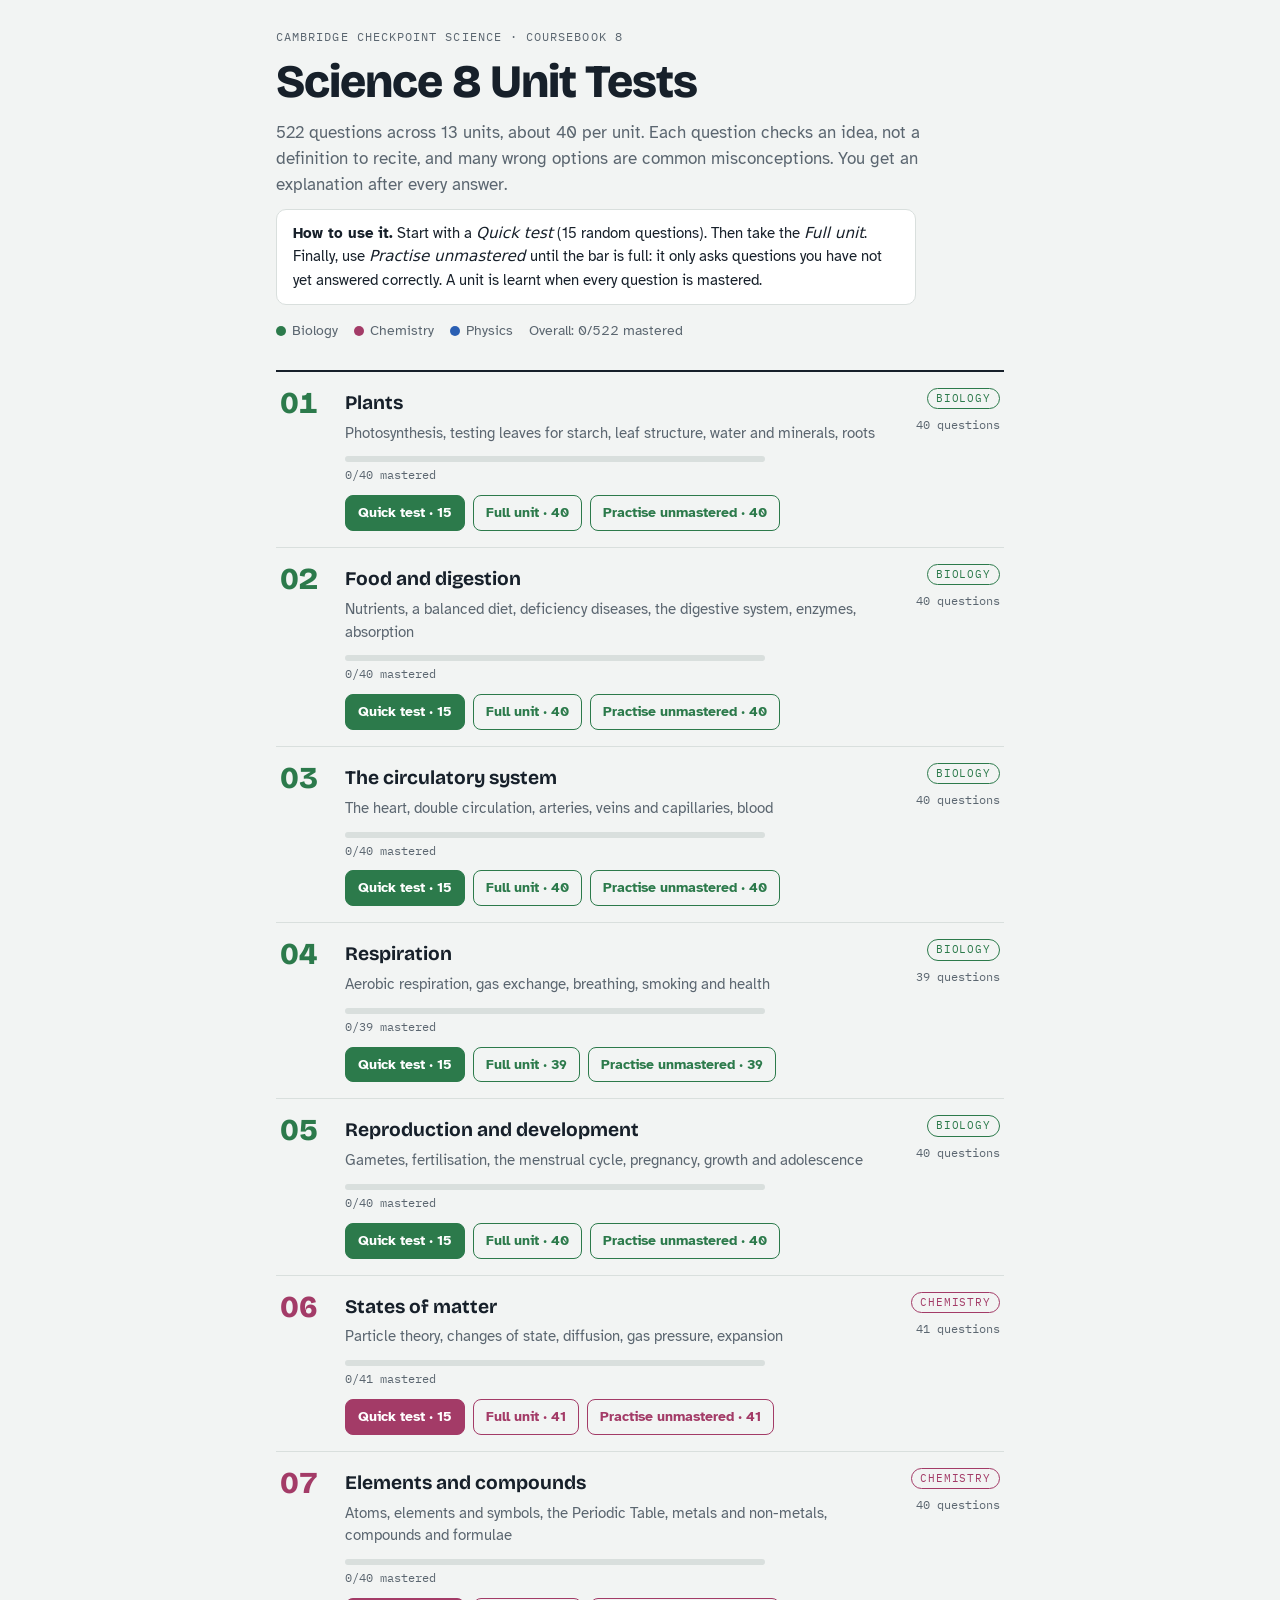
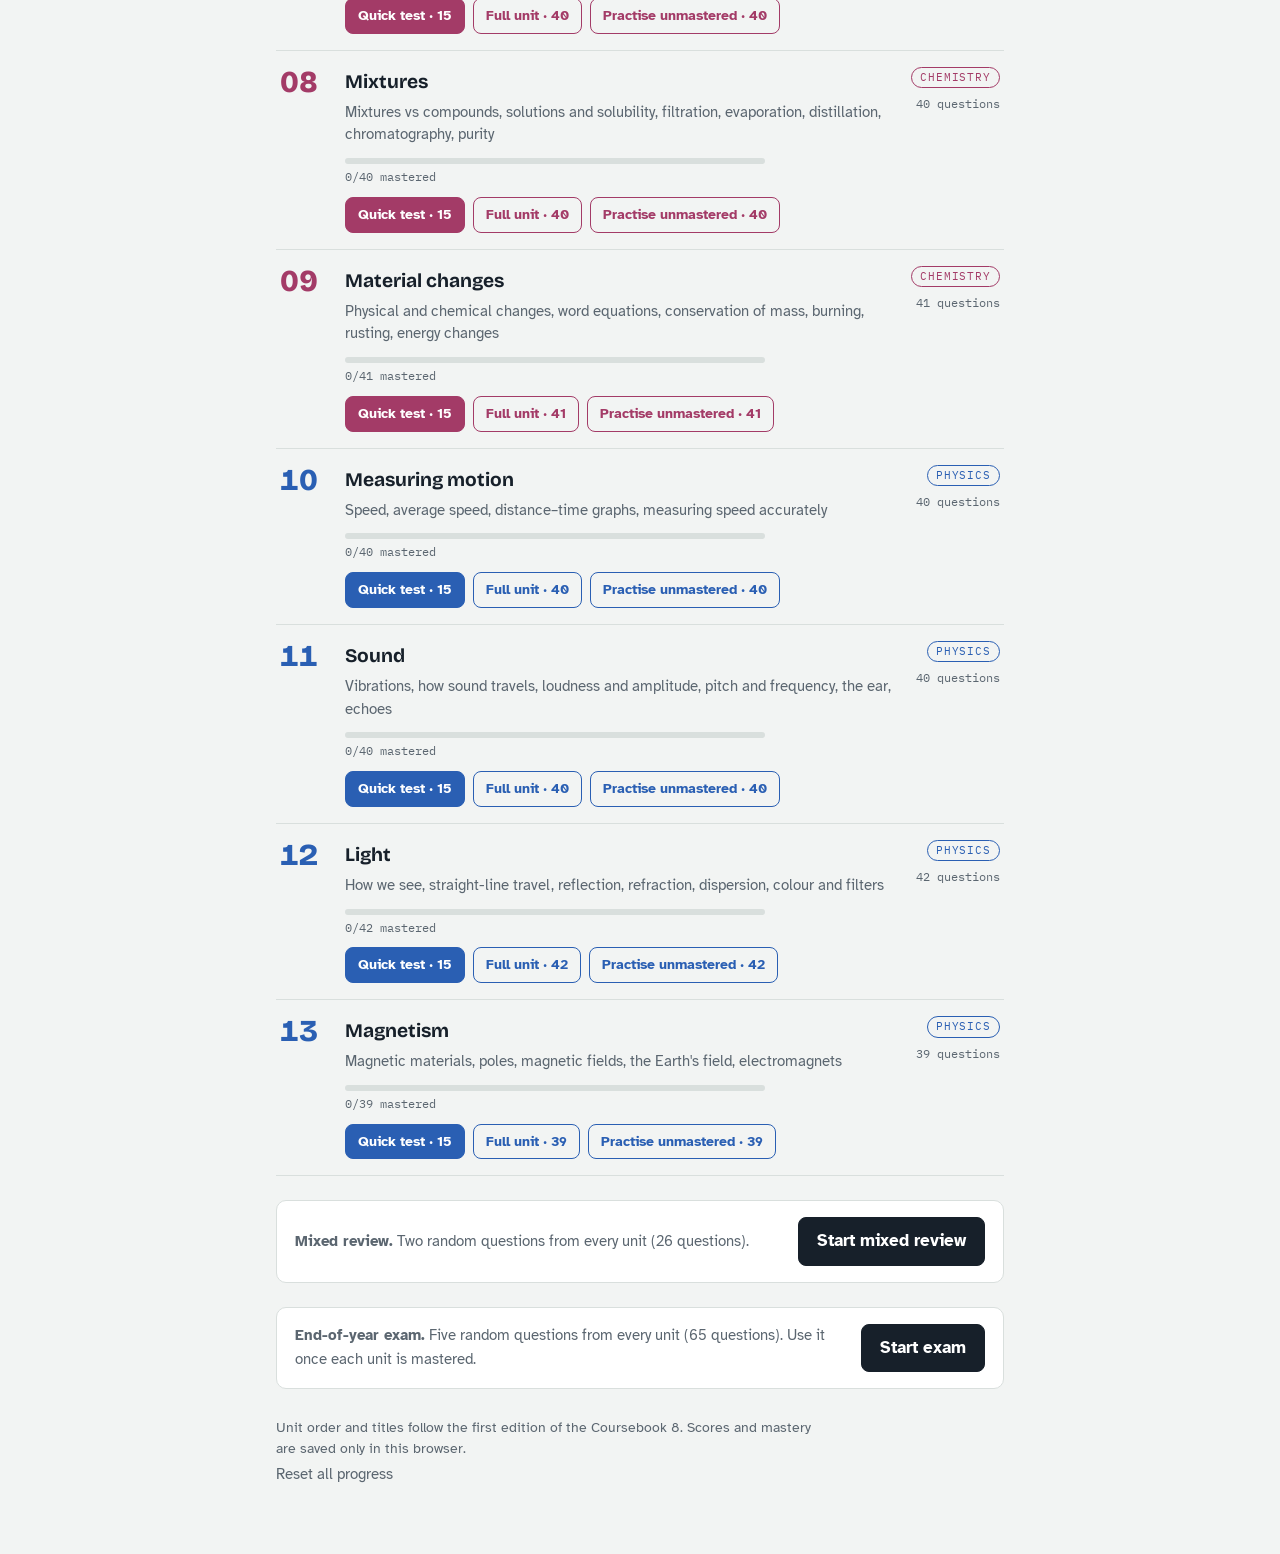
==== commit 46bf884f: "Expand Checkpoint Science 8 tests to 522 questions with mastery tracking - About 40 conceptual quest" ====
--- a/checkpoint-science-8/index.html
+++ b/checkpoint-science-8/index.html
@@ -3,6 +3,7 @@
 <head>
 <meta charset="utf-8">
 <meta name="viewport" content="width=device-width, initial-scale=1, viewport-fit=cover">
+<style>body{margin:0}[hidden]{display:none!important}</style>
 <title>Science 8 Unit Tests</title>
 <link rel="preconnect" href="https://fonts.googleapis.com">
 <link rel="preconnect" href="https://fonts.gstatic.com" crossorigin>
@@ -67,8 +68,6 @@
 /* Unit index */
 .units { list-style: none; margin: 0; padding: 0; border-top: 2px solid var(--ink); }
 .unit-row { border-bottom: 1px solid var(--rule); }
-.unit-btn { width: 100%; background: none; border: 0; text-align: left; display: grid; grid-template-columns: 3.2rem 1fr auto; gap: 14px; align-items: start; padding: 16px 4px; }
-.unit-btn:hover { background: color-mix(in srgb, var(--c) 6%, transparent); }
 .unit-no { font-family: var(--f-display); font-weight: 800; font-size: 1.9rem; line-height: 1; color: var(--c); font-variant-numeric: tabular-nums; }
 .unit-main { min-width: 0; display: grid; gap: 4px; }
 .unit-title { font-family: var(--f-display); font-weight: 700; font-size: 1.2rem; }
@@ -79,6 +78,24 @@
 .best.secure { color: var(--good); }
 .best.developing { color: var(--warn); }
 .best.revisit { color: var(--bad); }
+.unit-head { display: grid; grid-template-columns: 3.2rem 1fr auto; gap: 14px; align-items: start; }
+.unit-row { padding: 16px 4px; display: grid; gap: 12px; }
+.unit-body { display: grid; gap: 10px; padding-left: calc(3.2rem + 14px); }
+.mastery { display: grid; gap: 4px; }
+.mbar { height: 6px; border-radius: 999px; background: var(--rule); overflow: hidden; max-width: 420px; }
+.mbar i { display: block; height: 100%; background: var(--muted); }
+.mbar i.secure { background: var(--good); }
+.mbar i.developing { background: var(--warn); }
+.mbar i.revisit { background: var(--bad); }
+.mtext { font-family: var(--f-mono); font-size: .76rem; color: var(--muted); font-variant-numeric: tabular-nums; }
+.unit-actions { display: flex; flex-wrap: wrap; gap: 8px; }
+.btn.sm { padding: 6px 12px; font-size: .88rem; }
+.btn.sm:not(.ghost) { background: var(--c, var(--ink)); border-color: var(--c, var(--ink)); color: var(--paper); }
+.btn.sm.ghost { border-color: var(--c, var(--ink)); color: var(--c, var(--ink)); }
+.howto { background: var(--paper); border: 1px solid var(--rule); border-radius: 10px; padding: 12px 16px; max-width: 64ch; font-size: .95rem; }
+.tnum { font-variant-numeric: tabular-nums; }
+.mline { color: var(--muted); font-size: .95rem; }
+.link.danger { color: var(--bad); }
 .mixed { margin-top: 24px; display: flex; flex-wrap: wrap; gap: 12px 20px; align-items: center; justify-content: space-between; background: var(--paper); border: 1px solid var(--rule); border-radius: 10px; padding: 16px 18px; }
 .mixed p { color: var(--muted); font-size: .95rem; min-width: 0; flex: 1 1 260px; }
 
@@ -132,7 +149,8 @@
 .actions { display: flex; flex-wrap: wrap; gap: 10px; }
 .note { margin-top: 28px; font-size: .85rem; color: var(--muted); max-width: 62ch; }
 @media (max-width: 520px) {
-  .unit-btn { grid-template-columns: 2.4rem 1fr; }
+  .unit-head { grid-template-columns: 2.4rem 1fr; gap: 10px; }
+  .unit-body { padding-left: 0; }
   .unit-meta { grid-column: 2; justify-items: start; grid-auto-flow: column; justify-content: start; gap: 10px; }
   .unit-no { font-size: 1.5rem; }
 }
@@ -146,574 +164,1632 @@
 <script>
 const STRANDS = { Biology: "var(--bio)", Chemistry: "var(--chem)", Physics: "var(--phys)" };
 
-/* Each question: c = concept, q = question, o = options (correct answer first; shuffled on screen), e = explanation */
+/* Question bank. Each question: c = concept, q = question, o = options (correct answer first; shuffled on screen), e = explanation.
+   Questions are only ever appended to a unit, so ids (unit-index) used for mastery tracking stay stable. */
 const UNITS = [
 { n: 1, title: "Plants", strand: "Biology", topics: "Photosynthesis, testing leaves for starch, leaf structure, water and minerals, roots",
   qs: [
   { c: "Where plant mass comes from", q: "A seedling with a mass of 1 g grows into a plant with a mass of 500 g. Where did most of the extra mass come from?",
-    o: ["Carbon dioxide from the air and water, turned into glucose by photosynthesis", "Soil taken in through the roots", "Energy from sunlight that has been turned into matter", "Minerals such as nitrates absorbed from the soil"],
+    o: ["Carbon dioxide from the air and water, turned into glucose by photosynthesis","Soil taken in through the roots, which is why pots of soil slowly lose mass","Energy from sunlight, which is turned into matter inside the leaves","Minerals such as nitrates, which are absorbed from the soil in large amounts"],
     e: "Photosynthesis builds glucose from carbon dioxide and water, and glucose is used to make the rest of the plant. The soil supplies only small amounts of minerals. Light provides energy, not mass." },
   { c: "Photosynthesis equation", q: "Which word equation correctly describes photosynthesis?",
-    o: ["carbon dioxide + water → glucose + oxygen (using light and chlorophyll)", "glucose + oxygen → carbon dioxide + water (using light)", "oxygen + water → glucose + carbon dioxide (using chlorophyll)", "carbon dioxide + oxygen → glucose + water (using light)"],
+    o: ["carbon dioxide + water → glucose + oxygen (using light and chlorophyll)","glucose + oxygen → carbon dioxide + water (using light)","oxygen + water → glucose + carbon dioxide (using chlorophyll)","carbon dioxide + oxygen → glucose + water (using light)"],
     e: "The reactants are carbon dioxide and water. Light energy is absorbed by chlorophyll, and the products are glucose and oxygen. The reverse equation is respiration." },
   { c: "Why test for starch", q: "When we want to know whether a leaf has been photosynthesising, why do we test it for starch rather than for glucose?",
-    o: ["Glucose made in the leaf is quickly turned into starch for storage", "Leaves never contain any glucose", "Starch is the gas given off during photosynthesis", "Iodine solution only works on living cells"],
+    o: ["Glucose made in the leaf is quickly turned into starch for storage","Iodine reacts with glucose only when it has been heated in a water bath","Leaves store all their glucose in the roots, so none is left to detect","Starch is made first in photosynthesis and only later turned into glucose"],
     e: "Glucose is soluble and is quickly converted into insoluble starch to be stored. Starch builds up in the leaf, so it is a reliable sign that photosynthesis has happened." },
   { c: "Destarching (controls)", q: "Before an experiment, a plant is kept in the dark for 48 hours. What is the purpose of this?",
-    o: ["To use up the starch already in its leaves, so any starch found later was made during the experiment", "To make the plant photosynthesise faster when it is put back in the light", "To kill the leaf cells so that iodine can get in", "To make the leaves produce more chlorophyll"],
+    o: ["To use up its stored starch, so any starch found later was made in the experiment","To make the plant photosynthesise faster when it is put back in the light again","To kill the leaf cells so that the iodine solution can get into them later","To let the leaves build up extra chlorophyll before the experiment begins"],
     e: "In the dark the plant cannot photosynthesise, so it uses up its stored starch. Any starch found at the end must have been made during the experiment. This makes the test fair." },
   { c: "Chlorophyll is needed", q: "A variegated leaf has green parts and white parts. After a day in bright light it is tested with iodine. What result do you expect?",
-    o: ["Only the green parts turn blue-black", "The whole leaf turns blue-black", "Only the white parts turn blue-black", "No part turns blue-black, because variegated leaves cannot make starch"],
+    o: ["Only the green parts turn blue-black","The whole leaf turns blue-black","Only the white parts turn blue-black","No part turns blue-black, because variegated leaves cannot make starch"],
     e: "Only the green parts contain chlorophyll, which absorbs the light energy needed for photosynthesis. The white parts have no chlorophyll, so they make no starch and stay orange-brown." },
   { c: "Starch test method", q: "In the starch test, why is the leaf placed in hot ethanol before iodine is added?",
-    o: ["To remove the green chlorophyll so the colour change can be seen clearly", "To turn the glucose in the leaf into starch", "To add the energy needed for the iodine to react", "To keep the leaf cells alive during the test"],
+    o: ["To remove the green chlorophyll so the colour change can be seen clearly","To turn any glucose in the leaf into starch so that the iodine can detect it","To add the heat energy that iodine needs before it can react with starch","To soften the leaf so it absorbs more iodine solution in the final step"],
     e: "Ethanol dissolves chlorophyll and makes the leaf pale. Without this step, the green colour would hide the blue-black colour of iodine reacting with starch." },
   { c: "Light intensity and rate", q: "A student counts oxygen bubbles from pondweed with a lamp at different distances. Moving the lamp closer increases the number of bubbles per minute. Which conclusion is best?",
-    o: ["The rate of photosynthesis increases as light intensity increases", "Pondweed only photosynthesises when a lamp is very close", "The bubbles are carbon dioxide, which increases with light", "The pondweed respires faster when the lamp is closer"],
+    o: ["The rate of photosynthesis increases as light intensity increases","Pondweed only photosynthesises when a lamp is very close","The bubbles are carbon dioxide, which increases with light","The pondweed respires faster when the lamp is closer"],
     e: "The bubbles are oxygen, a product of photosynthesis. A closer lamp means brighter light, so more bubbles means a faster rate. Light intensity is the independent variable in this investigation." },
   { c: "Leaf shape and function", q: "Most leaves are broad and thin. How does this help photosynthesis?",
-    o: ["A large surface area absorbs plenty of light, and gases only have a short distance to diffuse", "It makes the leaf lighter so the plant does not fall over", "It stops water from reaching the leaf cells", "It lets the leaf store more starch in its cells"],
+    o: ["A large surface area absorbs plenty of light, and gases only have a short distance to diffuse","A thin leaf is light, so the stem can hold up more leaves without bending over","A broad leaf collects more rainwater, which is absorbed straight into the cells","A broad, thin leaf has room to store more starch in each of its cells"],
     e: "A broad leaf traps more light. A thin leaf means carbon dioxide can diffuse quickly from the air spaces to every cell that has chloroplasts." },
   { c: "Stomata", q: "Why are most stomata found on the lower surface of a leaf?",
-    o: ["They let gases in and out while losing less water, because the lower surface is cooler and shaded", "Light can only enter the leaf through the lower surface", "Roots push water up through the lower surface", "Chlorophyll is only found in the lower surface"],
+    o: ["They let gases in and out while losing less water, because the lower surface is cooler and shaded","Light enters the leaf mainly through the lower surface, so gas exchange happens there","Water from the roots arrives at the lower surface and needs stomata to get out","The lower surface has more chlorophyll, so it needs the most carbon dioxide"],
     e: "Stomata let carbon dioxide in and oxygen out, but water vapour also escapes through them. The lower surface is cooler and out of direct sun, so less water is lost there." },
   { c: "Palisade cells", q: "Palisade cells are packed just below the upper surface of a leaf and contain many chloroplasts. Why is this a good arrangement?",
-    o: ["They are in the position that receives the most light", "They are closest to the stomata for taking in water", "They protect the leaf from insects", "They store all the minerals the leaf needs"],
+    o: ["They are in the position that receives the most light","They are closest to the stomata for taking in water","They protect the leaf from insects","They store all the minerals the leaf needs"],
     e: "Light falls on the upper surface, so cells placed there with many chloroplasts can absorb the most light for photosynthesis." },
   { c: "Root hair cells", q: "Root hair cells have a long, thin extension. What is the main advantage of this shape?",
-    o: ["It gives a large surface area for absorbing water and minerals from the soil", "It lets the root make glucose in the dark", "It anchors the plant by growing into rocks", "It allows the root to take in carbon dioxide for photosynthesis"],
+    o: ["It gives a large surface area for absorbing water and minerals from the soil","It lets the root make glucose in the dark","It anchors the plant by growing into rocks","It allows the root to take in carbon dioxide for photosynthesis"],
     e: "A larger surface area in contact with the soil means water and dissolved minerals can be absorbed faster. Root hair cells have no chloroplasts because they are underground." },
   { c: "Minerals", q: "A plant has yellow leaves even though it has plenty of light and water. A lack of which mineral is most likely?",
-    o: ["Magnesium, because it is needed to make chlorophyll", "Glucose, because it is needed to make leaves", "Oxygen, because it is needed for photosynthesis", "Carbon, because it is needed to make roots"],
+    o: ["Magnesium, because it is needed to make chlorophyll","Glucose, because it is needed to make leaves","Oxygen, because it is needed for photosynthesis","Carbon, because it is needed to make roots"],
     e: "Chlorophyll molecules contain magnesium. Without enough magnesium the plant makes less chlorophyll and its leaves turn yellow. Nitrates are needed to make proteins for growth." },
   { c: "Plants also respire", q: "What is happening in a plant's leaves at night?",
-    o: ["Respiration continues, using oxygen and releasing carbon dioxide", "Nothing, because plants only respire during the day", "Photosynthesis continues, using stored light", "The leaves take in oxygen and release glucose"],
-    e: "All living cells respire all the time. In daylight, photosynthesis is usually faster than respiration so a plant gives out oxygen overall. At night only respiration happens, so the plant gives out carbon dioxide." }
+    o: ["Respiration continues, using oxygen and releasing carbon dioxide","Nothing happens, because plants only respire while photosynthesis is happening","Photosynthesis continues slowly, using light energy stored during the day","The leaves take in carbon dioxide and give out oxygen, just as in daytime"],
+    e: "All living cells respire all the time. In daylight, photosynthesis is usually faster than respiration so a plant gives out oxygen overall. At night only respiration happens, so the plant gives out carbon dioxide." },
+  { c: "Carbon dioxide is needed", q: "A destarched plant has one leaf sealed in a flask with sodium hydroxide, which absorbs carbon dioxide. After a day in the light, that leaf has no starch but the other leaves do. What does this show?",
+    o: ["Carbon dioxide is needed for photosynthesis","Sodium hydroxide blocks light, so the leaf in the flask could not photosynthesise","Leaves in a flask cannot get water, so they cannot photosynthesise","Sodium hydroxide destroys starch, so any starch made was broken down"],
+    e: "The only difference for the sealed leaf is that it had no carbon dioxide. It made no starch, so carbon dioxide is needed. The other leaves act as the control." },
+  { c: "Chloroplasts", q: "In which part of a leaf cell does photosynthesis take place?",
+    o: ["Chloroplasts","Nucleus, which controls the cell","Cell wall, which faces the light","Vacuole, which holds the water used"],
+    e: "Chloroplasts contain chlorophyll, which absorbs light. The reactions of photosynthesis happen inside them." },
+  { c: "Role of chlorophyll", q: "What is the job of chlorophyll in photosynthesis?",
+    o: ["It absorbs light energy","It provides the carbon dioxide","It stores the glucose that is made","It takes in water from the soil"],
+    e: "Chlorophyll is a green pigment that absorbs light energy. The plant uses this energy to make glucose from carbon dioxide and water." },
+  { c: "Energy transfer", q: "Which energy change takes place during photosynthesis?",
+    o: ["Light energy is changed into chemical energy stored in glucose","Chemical energy in carbon dioxide is changed into light energy","Heat energy from the Sun is changed into kinetic energy in the leaf","Chemical energy in glucose is changed into heat and light energy"],
+    e: "Photosynthesis stores energy from light in the glucose molecule. Respiration later releases this chemical energy." },
+  { c: "Uses of glucose", q: "A plant uses some of its glucose to make cellulose. What is cellulose used for?",
+    o: ["Building cell walls","Absorbing light","Carrying oxygen","Making chlorophyll directly"],
+    e: "Glucose is used for respiration, stored as starch, and turned into cellulose for cell walls. With minerals, it is also used to make proteins." },
+  { c: "Nitrates", q: "A plant grows very slowly and its older leaves turn yellow. A lack of nitrates is the cause. Why are nitrates needed?",
+    o: ["To make proteins needed for growth","To make glucose in photosynthesis","To absorb light","To open the stomata"],
+    e: "Plants combine nitrogen from nitrates with sugars to make proteins. Without proteins, new cells cannot be made, so growth is poor." },
+  { c: "Fertilisers", q: "Why do farmers add fertilisers to fields?",
+    o: ["To replace minerals that crops have taken from the soil","To give the plants extra carbon dioxide so they photosynthesise faster","To provide glucose that the roots can absorb when photosynthesis is slow","To kill insects and weeds that compete with the crop for light"],
+    e: "When crops are harvested, the minerals in them are removed from the field. Fertilisers containing nitrogen, phosphorus and potassium replace them." },
+  { c: "Minerals are dissolved", q: "Why can a plant not take in minerals from very dry soil, even if the soil contains plenty of them?",
+    o: ["Minerals are absorbed dissolved in water, so without water they cannot get into the roots","Minerals are only made in the soil when it rains, so dry soil has none","Dry soil blocks oxygen from the roots, so the root cells all die at once","Roots only absorb minerals at night, when the soil has cooled down"],
+    e: "Root hair cells take up minerals as ions dissolved in soil water. No water means no route in for the minerals." },
+  { c: "Xylem", q: "What is the job of xylem vessels in a plant?",
+    o: ["Carrying water and minerals up from the roots to the leaves","Carrying glucose down from the leaves to the roots","Absorbing light for photosynthesis","Letting gases in and out of the leaf"],
+    e: "Xylem vessels are long, hollow tubes that run from the roots, through the stem, to every leaf." },
+  { c: "Celery experiment", q: "A stick of celery is left in water with red dye. Later, red dots appear when the stem is cut across. What does this show?",
+    o: ["Water travels up the stem in particular tubes (xylem)","The celery is making red pigment","Water travels through every cell in the stem equally","The dye is being photosynthesised"],
+    e: "The dye only colours the xylem vessels, which shows the route water takes through the plant." },
+  { c: "Transpiration", q: "Water evaporates from the leaves and escapes through the stomata. How does this help the plant?",
+    o: ["It pulls water and minerals up the xylem from the roots","It makes glucose in the leaf by turning the water vapour into sugar","It lets the plant get rid of oxygen produced in the roots overnight","It stops the roots absorbing too much water when the soil is very wet"],
+    e: "As water is lost from leaves, more is drawn up to replace it, like drinking through a straw. This flow also carries minerals." },
+  { c: "Wilting", q: "A plant in a pot wilts on a hot, sunny afternoon. Why?",
+    o: ["It is losing water from its leaves faster than its roots can absorb it","It is making so much glucose that the stem becomes too heavy to stand","The bright sunlight has destroyed the chlorophyll in all of its leaves","It is absorbing too many minerals, which makes the leaves go soft"],
+    e: "Cells that are full of water keep the plant firm. When more water is lost than taken in, the cells go soft and the plant droops." },
+  { c: "Closing stomata", q: "In very dry conditions, a plant closes its stomata. What is the disadvantage of this?",
+    o: ["Less carbon dioxide can enter, so photosynthesis slows down","The plant loses more water, because it can no longer cool itself down","The roots stop growing, because no oxygen can reach them through the leaves","Light can no longer reach the chloroplasts once the stomata are closed"],
+    e: "Closing stomata saves water but also blocks gas exchange. The plant has a trade-off between saving water and photosynthesising." },
+  { c: "Waxy cuticle", q: "The upper surface of many leaves is covered in a thin, clear, waxy layer. Why is it useful that it is clear?",
+    o: ["Light can pass through it to reach the palisade cells","It lets carbon dioxide pass through it into the palisade cells","It makes the leaf shiny, which attracts insects for pollination","It stores starch made in the cells just beneath it"],
+    e: "The wax reduces water loss by evaporation. Because it is transparent, light still reaches the cells that photosynthesise." },
+  { c: "Air spaces", q: "Why does the spongy layer of a leaf have many air spaces?",
+    o: ["So gases can diffuse easily to and from the cells","To store water so the leaf survives dry periods","To make the leaf lighter so it can float on air","To hold the starch made by the palisade cells"],
+    e: "Carbon dioxide entering through the stomata spreads through the air spaces to reach the photosynthesising cells. Oxygen leaves the same way." },
+  { c: "Greenhouses", q: "Some greenhouse growers burn a heater that releases carbon dioxide. Why does this increase their crop?",
+    o: ["Extra carbon dioxide and warmth increase the rate of photosynthesis","The heater gives out extra light, so photosynthesis can continue at night","The carbon dioxide kills insect pests, so fewer leaves are eaten","The smoke from the heater contains minerals that the leaves absorb"],
+    e: "Carbon dioxide is a raw material of photosynthesis. Warmth helps the enzymes involved. Both can make the rate faster." },
+  { c: "Limiting factors", q: "Pondweed is in very bright light. Making the light even brighter does not increase the bubble rate. What is the best explanation?",
+    o: ["Something else, such as carbon dioxide or temperature, is now limiting the rate","Photosynthesis has stopped, because the plant has made enough glucose","Bright light damages the pondweed, so it stops releasing oxygen","The pondweed has run out of chlorophyll, so no more light is absorbed"],
+    e: "The rate is held back by whichever factor is in shortest supply. Once light is plentiful, adding more makes no difference." },
+  { c: "Temperature", q: "How does temperature affect the rate of photosynthesis?",
+    o: ["The rate rises as it gets warmer up to an optimum, then falls if it gets too hot","The rate keeps rising as temperature rises, however hot it gets","Temperature has no effect on the rate; only light and carbon dioxide do","The rate is fastest at low temperatures, because enzymes are protected"],
+    e: "Photosynthesis is controlled by enzymes. They work faster when warmer, but very high temperatures damage them." },
+  { c: "Fair test with a lamp", q: "In a pondweed experiment, a lamp is moved closer. Why should a beaker of water (heat shield) be put between the lamp and the pondweed?",
+    o: ["The lamp also gives out heat, and temperature must be kept the same","The water makes the light brighter by focusing it onto the pondweed","The water adds dissolved carbon dioxide to the pondweed's beaker","The water stops the pondweed respiring, so only photosynthesis is measured"],
+    e: "Only light intensity should change. If the water warms up, you cannot tell whether light or temperature caused the change." },
+  { c: "Testing for oxygen", q: "How could you show that the gas given off by pondweed in light is oxygen?",
+    o: ["It relights a glowing splint","It turns limewater milky","It makes a lighted splint pop","It turns iodine blue-black"],
+    e: "Oxygen relights a glowing splint. Carbon dioxide turns limewater milky, and hydrogen gives a squeaky pop." },
+  { c: "Producers", q: "Why are green plants called producers?",
+    o: ["They make their own food using light energy","They produce the carbon dioxide that animals need","They are eaten by more animals than anything else","They produce seeds, which grow into new plants"],
+    e: "Plants make glucose by photosynthesis. Almost every food chain starts with a producer, so energy from the Sun enters food chains through plants." },
+  { c: "Roots have no chloroplasts", q: "Root hair cells do not contain chloroplasts. Why?",
+    o: ["They are underground, where there is no light for photosynthesis","Roots make their glucose in a different way that does not need chloroplasts","Chloroplasts would block water from entering the root hair cells","Roots get chlorophyll directly from the soil, so they do not need chloroplasts"],
+    e: "Chloroplasts would be useless without light. Root cells get their glucose from the leaves instead." },
+  { c: "Blocking stomata", q: "Petroleum jelly is smeared on the lower surface of a destarched leaf, then the plant is put in the light. The leaf makes very little starch. Why?",
+    o: ["The jelly blocked the stomata, so carbon dioxide could not enter","The jelly blocked light from reaching the chloroplasts in the leaf","The jelly stopped water reaching the leaf through the veins","The jelly killed the chlorophyll, so no light could be absorbed"],
+    e: "Most stomata are on the lower surface. Blocking them stops carbon dioxide getting in, so photosynthesis cannot happen." },
+  { c: "Stomata in daylight", q: "Why are most stomata open during the day?",
+    o: ["To let carbon dioxide in for photosynthesis","To let light into the leaf for photosynthesis","To let glucose leave the leaf for the roots","To let water vapour in from the damp air"],
+    e: "Photosynthesis happens in the light, so this is when the leaf needs carbon dioxide. Many plants close their stomata at night to save water." },
+  { c: "Minerals from soil", q: "A plant grows in washed sand watered with pure distilled water. It grows poorly even with good light. Why?",
+    o: ["It has no source of minerals","It has no source of carbon dioxide","Sand blocks light from the leaves","Distilled water cannot be absorbed"],
+    e: "Light, water and carbon dioxide allow photosynthesis, but the plant still needs minerals such as nitrates and magnesium to grow healthily." },
+  { c: "Oxygen over a day", q: "A plant is kept in a sealed glass jar in bright light for a day. What happens to the amount of oxygen in the jar?",
+    o: ["It increases, because photosynthesis is faster than respiration","It decreases, because the plant respires","It stays the same, because plants do not exchange gases","It falls to zero"],
+    e: "In bright light the plant produces oxygen by photosynthesis faster than it uses oxygen in respiration." },
+  { c: "Comparing day and night", q: "Which statement about a plant is true?",
+    o: ["It photosynthesises only in the light but respires all the time","It respires only in the dark and photosynthesises all the time","It photosynthesises and respires only in the light","It never respires because it photosynthesises"],
+    e: "Photosynthesis needs light. Respiration releases energy for the cells and never stops while the plant is alive." }
   ]},
 { n: 2, title: "Food and digestion", strand: "Biology", topics: "Nutrients, a balanced diet, deficiency diseases, the digestive system, enzymes, absorption",
   qs: [
   { c: "Why digest food", q: "Why must large food molecules such as starch and protein be digested?",
-    o: ["They are too large to pass through the wall of the small intestine into the blood", "They contain no energy until they are broken down", "They would dissolve the wall of the intestine", "The body can only use molecules that contain water"],
+    o: ["They are too large to pass through the wall of the small intestine into the blood","They contain no energy until enzymes have broken them into smaller pieces","They would dissolve the wall of the intestine if they were left undigested","The body can only use molecules that have first been mixed with water"],
     e: "Digestion breaks large, insoluble molecules into small, soluble molecules. Only small molecules can be absorbed through the gut wall into the blood." },
   { c: "Mechanical digestion", q: "How does chewing food help digestion?",
-    o: ["It breaks food into smaller pieces, giving enzymes a larger surface area to work on", "It turns starch into sugar", "It breaks proteins into amino acids", "It absorbs nutrients into the blood through the teeth"],
+    o: ["It breaks food into smaller pieces, giving enzymes a larger surface area to work on","It turns starch into sugar by crushing the starch molecules between the teeth","It breaks proteins into amino acids, which can then be absorbed straight away","It warms the food to body temperature so the enzymes in saliva can start"],
     e: "Chewing is mechanical digestion. It does not change the molecules, but smaller pieces have more surface for enzymes to act on, so chemical digestion is faster." },
   { c: "Enzyme products", q: "What are proteins broken down into during digestion?",
-    o: ["Amino acids", "Glucose", "Fatty acids and glycerol", "Vitamins"],
+    o: ["Amino acids","Glucose","Fatty acids and glycerol","Vitamins"],
     e: "Protease enzymes break proteins into amino acids. Carbohydrase enzymes such as amylase break starch into sugars. Lipase breaks fats into fatty acids and glycerol." },
   { c: "Enzymes and temperature", q: "Amylase is mixed with starch at 5 °C, 37 °C and 90 °C. In which tube is starch digested fastest?",
-    o: ["37 °C, because human enzymes work best at about body temperature", "90 °C, because higher temperatures always make reactions faster", "5 °C, because enzymes are protected from damage", "All three, because temperature does not affect enzymes"],
+    o: ["37 °C, because human enzymes work best at about body temperature","90 °C, because higher temperatures always make reactions faster","5 °C, because enzymes are protected from damage","All three, because temperature does not affect enzymes"],
     e: "Enzymes work fastest near their optimum temperature, which is about 37 °C for human enzymes. At 5 °C they work slowly. At 90 °C their shape is permanently changed (denatured), so they stop working." },
   { c: "Villi", q: "The small intestine is lined with millions of villi. How do they help?",
-    o: ["They give a very large surface area, with thin walls and a good blood supply, for absorption", "They grind food into smaller pieces", "They produce stomach acid to kill bacteria", "They push food along by beating like hairs"],
+    o: ["They give a huge surface area, with thin walls and a rich blood supply","They grind the food into smaller pieces so that enzymes can reach it","They produce stomach acid that kills bacteria before food is absorbed","They beat like tiny hairs, pushing food along to the large intestine"],
     e: "Villi make the inner surface of the small intestine very large. Each one has a thin wall and many capillaries, so digested food can diffuse into the blood quickly." },
   { c: "Fibre", q: "Fibre is not digested and does not enter the blood. Why is it still an important part of a balanced diet?",
-    o: ["It adds bulk that helps food move through the gut and prevents constipation", "It is the body's main source of energy", "It is needed to build new muscle", "It is changed into vitamins in the large intestine"],
+    o: ["It adds bulk that helps food move through the gut and prevents constipation","It is the body's main source of energy, because it is digested slowly","It is needed to build new muscle cells after they have been damaged","It is changed into vitamins by bacteria in the large intestine"],
     e: "Fibre gives the muscles of the intestine something to push against, which keeps food moving and prevents constipation." },
   { c: "Balanced diet depends on need", q: "Which person most needs a diet with more energy-rich food?",
-    o: ["A teenage athlete who trains for two hours each day", "An adult who works at a desk all day", "An elderly person who rarely exercises", "Everyone needs exactly the same amount of energy"],
+    o: ["A teenage athlete who trains for two hours each day","An adult who works at a desk all day","An elderly person who rarely exercises","Everyone needs exactly the same amount of energy"],
     e: "A balanced diet depends on age, sex and how active a person is. Active, growing people use more energy and need more carbohydrate and fat." },
   { c: "Rickets", q: "A child has soft, weak leg bones that bend. Which deficiency is the most likely cause?",
-    o: ["Too little vitamin D or calcium", "Too little vitamin C", "Too little iron", "Too little fibre"],
+    o: ["Too little vitamin D or calcium","Too little vitamin C or protein","Too little iron or haemoglobin","Too little fibre or water"],
     e: "Calcium is needed to build strong bones, and vitamin D helps the body absorb calcium. A lack of either causes rickets. Lack of vitamin C causes scurvy; lack of iron causes anaemia." },
   { c: "Anaemia", q: "Why does a person with iron-deficiency anaemia feel tired?",
-    o: ["Iron is needed to make haemoglobin, so less oxygen is carried to cells for respiration", "Iron is the main source of energy in the diet", "Iron is needed to digest carbohydrates", "Iron keeps the bones strong for movement"],
+    o: ["Iron is needed to make haemoglobin, so less oxygen is carried to cells for respiration","Iron is the main source of energy in the diet, so less energy is released","Iron is needed to digest carbohydrates, so less glucose reaches the blood","Iron keeps muscles strong, so a lack of it makes every movement harder"],
     e: "Haemoglobin in red blood cells carries oxygen and contains iron. With less haemoglobin, cells get less oxygen and release less energy by respiration." },
   { c: "Scurvy", q: "Sailors on long voyages long ago often got scurvy, with bleeding gums. Eating limes or oranges cured it. What does this show?",
-    o: ["Scurvy is caused by a lack of vitamin C, which citrus fruits contain", "Scurvy is caused by bacteria that citrus fruits kill", "Sailors were short of protein, which citrus fruits contain", "Sailors were eating too much fat"],
+    o: ["Scurvy is caused by a lack of vitamin C, which citrus fruits contain","Scurvy is caused by bacteria that citrus fruits kill","Sailors were short of protein, which citrus fruits contain","Sailors were eating too much fat"],
     e: "Citrus fruits are rich in vitamin C. Scurvy is a deficiency disease, so it is cured by supplying the missing nutrient." },
   { c: "Stomach acid", q: "What is one job of the hydrochloric acid in the stomach?",
-    o: ["It kills most bacteria in food", "It digests starch into glucose", "It absorbs water from food", "It turns fats into protein"],
+    o: ["It kills most bacteria in food","It digests starch into glucose","It absorbs water from food","It turns fats into protein"],
     e: "Stomach acid kills many microorganisms in food. It also gives the right acidic conditions for the stomach's protease enzyme to work." },
   { c: "Large intestine", q: "What is the main job of the large intestine?",
-    o: ["Absorbing water from undigested food", "Digesting protein with enzymes", "Absorbing most of the glucose into the blood", "Storing food before it is digested"],
+    o: ["Absorbing water from undigested food","Digesting protein with enzymes","Absorbing most of the glucose into the blood","Storing food before it is digested"],
     e: "Most digested food is absorbed in the small intestine. The large intestine absorbs water from what is left. If food passes through too quickly, too little water is absorbed and diarrhoea results." },
   { c: "Energy in nutrients", q: "Why do people who need to lose weight often reduce the amount of fat they eat?",
-    o: ["One gram of fat contains about twice as much energy as one gram of carbohydrate", "Fat cannot be digested and stays in the body", "Fat contains no useful nutrients at all", "Fat is turned directly into muscle"],
-    e: "Fat is the most energy-dense nutrient. If energy taken in is more than energy used, the extra is stored as body fat. Some fat is still needed in a balanced diet." }
+    o: ["One gram of fat contains about twice as much energy as one gram of carbohydrate","Fat cannot be digested at all, so it stays in the body and builds up","Fat contains no useful nutrients, so cutting it out loses nothing","Fat is turned directly into muscle, which weighs more than fat"],
+    e: "Fat is the most energy-dense nutrient. If energy taken in is more than energy used, the extra is stored as body fat. Some fat is still needed in a balanced diet." },
+  { c: "Carbohydrates", q: "What is the main job of carbohydrates in the diet?",
+    o: ["To provide energy","To build and repair cells","To prevent deficiency diseases","To help food move through the gut"],
+    e: "Sugars and starch are the body's main fuel for respiration. Protein is for growth and repair; fibre keeps food moving." },
+  { c: "Protein", q: "Why do growing children and people recovering from injury need plenty of protein?",
+    o: ["Protein is used to build new cells and repair damaged tissue","Protein is the quickest source of energy, and healing uses a lot of energy","Protein is stored as body fat, which protects injured parts of the body","Protein absorbs water in the gut, which keeps the body's cells hydrated"],
+    e: "Amino acids from protein are used to make new proteins for muscles, skin, enzymes and other tissues." },
+  { c: "Fats", q: "Which is a job of fat in the body?",
+    o: ["Storing energy and insulating the body","Carrying oxygen in the blood","Building strong bones and teeth","Digesting starch in the gut"],
+    e: "Fat is a concentrated energy store. A layer under the skin helps reduce heat loss, and fat also protects some organs." },
+  { c: "Water", q: "Why is water an essential part of the diet even though it contains no energy?",
+    o: ["Most chemical reactions in the body happen in solution, and water transports substances","It is digested into glucose in the small intestine and used for respiration","It is needed to build bones, which are made mostly of hardened water","It provides the vitamins that keep the body healthy and free from disease"],
+    e: "Cells are mostly water, blood plasma is mostly water and water is lost in sweat, urine and breath, so it must be replaced." },
+  { c: "Starch test", q: "Iodine solution is added to a food and turns blue-black. What does this show?",
+    o: ["Starch is present","Sugar is present","Protein is present","Fat is present"],
+    e: "Iodine solution is orange-brown. It turns blue-black only if starch is present." },
+  { c: "Sugar test", q: "Benedict's solution is added to a food solution and heated. It changes from blue to orange-red. What is present?",
+    o: ["A sugar, such as glucose","Starch, such as in bread","Protein, such as in egg","Fat, such as in butter"],
+    e: "Benedict's test needs heating. The more sugar there is, the further the colour goes from blue through green and yellow to orange-red." },
+  { c: "Protein test", q: "Biuret solution is added to some egg white and turns purple. What does this show?",
+    o: ["Protein is present","Starch is present","Glucose is present","Fat is present"],
+    e: "Biuret solution is blue and turns purple (lilac) when protein is present. Egg white is rich in protein." },
+  { c: "Fat test", q: "A food is rubbed on paper and leaves a see-through mark that does not dry. What does this suggest?",
+    o: ["The food contains fat","The food contains water","The food contains starch","The food contains sugar"],
+    e: "Water would leave a mark that dries and disappears. A translucent spot that stays shows fat." },
+  { c: "Reading food labels", q: "Crisps contain 2200 kJ per 100 g. An apple contains 220 kJ per 100 g. What does this tell you?",
+    o: ["The same mass of crisps provides ten times as much energy as apple","Apples contain almost no energy, so they cannot be used as food","A packet of crisps weighs ten times as much as an apple does","Apples are a better source of fat, so they keep you full for longer"],
+    e: "Food labels compare foods per 100 g. Crisps are energy-dense because of their high fat content." },
+  { c: "Malnutrition", q: "Which statement about malnutrition is correct?",
+    o: ["It means eating the wrong balance of food, which includes eating too much","It only means not having enough food to eat, so it is a lack of energy","It only affects people in poor countries, where food is hard to find","It is caused by eating too many fruits and vegetables and not enough meat"],
+    e: "Malnutrition is any unbalanced diet. Eating too much energy-rich food, leading to obesity, is also malnutrition." },
+  { c: "Protein deficiency", q: "A child gets plenty of starchy food but very little protein. What is most likely to happen?",
+    o: ["The child's growth will be poor","The child will get scurvy","The child will have too much energy","The child will get rickets"],
+    e: "Without enough protein the body cannot build new tissue properly. Severe protein deficiency causes a disease called kwashiorkor." },
+  { c: "Order of the gut", q: "Which order shows the path food takes?",
+    o: ["Mouth → oesophagus → stomach → small intestine → large intestine","Mouth → stomach → oesophagus → large intestine → small intestine","Mouth → oesophagus → small intestine → stomach → large intestine","Mouth → stomach → small intestine → oesophagus → large intestine"],
+    e: "The oesophagus carries food to the stomach. Digestion finishes and absorption happens in the small intestine. Water is absorbed in the large intestine." },
+  { c: "Peristalsis", q: "Astronauts can swallow food in space, and you can swallow while upside down. Why?",
+    o: ["Muscles in the gut wall squeeze food along; gravity is not needed","Food is sucked down the oesophagus by the lungs when you breathe in","Saliva makes food sticky, so it slides down whichever way you face","Food is always pulled towards the stomach by a magnet-like force"],
+    e: "Waves of muscle contraction, called peristalsis, push food through the gut in one direction." },
+  { c: "Bile", q: "Bile is made in the liver and released into the small intestine. What does it do to fats?",
+    o: ["It breaks fat into small droplets, giving a larger surface area for enzymes","It digests fat into fatty acids and glycerol, just like an enzyme","It turns fat into protein so that it can be used for growth","It absorbs fat into the blood through the wall of the intestine"],
+    e: "Bile is not an enzyme. It physically splits large fat globules into tiny droplets so that lipase can work faster." },
+  { c: "Pancreas", q: "What does the pancreas contribute to digestion?",
+    o: ["It releases several digestive enzymes into the small intestine","It absorbs digested food from the small intestine into the blood","It stores bile and releases it whenever fatty food arrives","It produces the hydrochloric acid that kills bacteria in the stomach"],
+    e: "The pancreas makes enzymes that digest starch, protein and fat. They flow into the small intestine." },
+  { c: "Saliva", q: "If you chew a piece of bread for a long time, it starts to taste sweet. Why?",
+    o: ["Amylase in saliva is breaking starch down into sugar","Saliva contains sugar","Bread turns into sugar when it is warm","Chewing makes your taste buds more sensitive"],
+    e: "Saliva contains the enzyme amylase. It begins the digestion of starch in the mouth." },
+  { c: "Enzymes as catalysts", q: "Which statement about enzymes is correct?",
+    o: ["They speed up reactions and are not used up","They are a type of food","They are used up in the reactions they speed up","They are only found in the stomach"],
+    e: "Enzymes are biological catalysts made of protein. One enzyme molecule can be used again and again." },
+  { c: "Enzymes are specific", q: "Amylase is added to a mixture of starch and protein. What happens?",
+    o: ["Only the starch is digested","Both starch and protein are digested","Only the protein is digested","Neither is digested"],
+    e: "Each enzyme works on one type of molecule. Its shape only fits that molecule, like a key fits one lock." },
+  { c: "Visking tubing model", q: "Starch and glucose solution is put inside a bag of Visking tubing, standing in water. Later the water outside contains glucose but not starch. What does this model show?",
+    o: ["Small molecules can pass through the gut wall but large molecules cannot","Starch is digested by water, so it disappears from inside the bag","Glucose is made from starch when it touches the water outside the bag","The tubing absorbs starch into its walls and lets only glucose stay"],
+    e: "The tubing acts like the wall of the small intestine. Only small molecules fit through its tiny holes, which is why food must be digested." },
+  { c: "Digestion vs absorption", q: "What is the difference between digestion and absorption?",
+    o: ["Digestion breaks food into small molecules; absorption moves them into the blood","Digestion happens in the blood; absorption happens in the mouth","They are the same process, given two names in different textbooks","Absorption breaks food down; digestion moves it into body cells"],
+    e: "First large molecules are digested, mainly in the mouth, stomach and small intestine. Then the small molecules are absorbed through the wall of the small intestine." },
+  { c: "Assimilation", q: "After amino acids are absorbed, what happens to many of them?",
+    o: ["They are carried to cells and built into new proteins","They are sent back to the gut and turned into food again","They are broken down in the lungs and breathed out","They are joined together and stored in the liver as starch"],
+    e: "Using absorbed food molecules to build the body is called assimilation." },
+  { c: "Teeth", q: "Which type of tooth is best for grinding food?",
+    o: ["Molars","Incisors","Canines","All teeth grind equally"],
+    e: "Incisors at the front cut and bite. Canines grip and tear. Molars and premolars at the back have broad surfaces for grinding." },
+  { c: "Tooth decay", q: "Why do sugary snacks between meals increase tooth decay?",
+    o: ["Bacteria on teeth feed on sugar and make acid that dissolves enamel","Sugar crystals are harder than enamel, so they scratch the teeth","Sugar stops saliva being made, so teeth dry out and crack","Sugar is itself a strong acid that dissolves the enamel"],
+    e: "Every time you eat sugar, bacteria in plaque produce acid for a while. Frequent snacks keep teeth under acid attack for longer." },
+  { c: "Energy balance", q: "A person regularly takes in more energy in food than they use. What will happen?",
+    o: ["They will gain mass, as the extra energy is stored as fat","They will lose mass, because digesting extra food uses up energy","Nothing will happen, because extra energy is breathed out as heat","Their extra energy will be stored as vitamins in the liver"],
+    e: "Energy in that is greater than energy out leads to weight gain. Energy out that is greater than energy in leads to weight loss." },
+  { c: "Vitamins and minerals", q: "Vitamins and minerals are needed only in small amounts. What is their role?",
+    o: ["They keep the body healthy and help it work properly, but do not provide energy","They are the main source of energy, because they are needed every day","They are used to build most of the body's muscle and other tissues","They add bulk to food, which helps it move through the gut"],
+    e: "Small amounts are essential. A lack of one causes a specific deficiency disease, such as scurvy or rickets." },
+  { c: "Glucose needs no digestion", q: "Why does a glucose drink give an athlete energy very quickly?",
+    o: ["Glucose is already a small molecule, so it can be absorbed without being digested","Glucose is digested in the mouth by saliva, before it reaches the stomach","Glucose contains more energy per gram than any other food, including fat","Glucose goes straight to the muscles from the stomach without entering blood"],
+    e: "Starch has to be broken down into sugars first. Glucose is absorbed directly from the small intestine into the blood." },
+  { c: "Egestion", q: "What happens to the undigested food left at the end of the large intestine?",
+    o: ["It leaves the body as faeces through the anus (egestion)","It is absorbed into the blood through the wall of the rectum","It is carried to the liver, where it is digested a second time","It is stored in the large intestine and used when food runs out"],
+    e: "Food that is never digested, such as fibre, passes out of the body. Removing it is called egestion." }
   ]},
 { n: 3, title: "The circulatory system", strand: "Biology", topics: "The heart, double circulation, arteries, veins and capillaries, blood",
   qs: [
   { c: "Artery structure", q: "Why do arteries have thick walls containing muscle and elastic tissue?",
-    o: ["They carry blood at high pressure, pumped directly from the heart", "They carry blood at very low pressure back to the heart", "They need to let substances diffuse through their walls", "They store blood when the body is resting"],
+    o: ["They carry blood at high pressure, pumped directly from the heart","They carry blood at very low pressure back to the heart","They need to let substances diffuse through their walls","They store blood when the body is resting"],
     e: "Each heartbeat pushes blood into the arteries at high pressure. Thick, stretchy walls withstand this pressure and help smooth out the flow." },
   { c: "Valves in veins", q: "Veins contain valves but arteries (apart from where they leave the heart) do not. Why?",
-    o: ["Blood in veins is at low pressure, so valves stop it flowing backwards", "Valves make blood in veins move faster than in arteries", "Valves let oxygen into the blood in veins", "Veins carry blood away from the heart and need valves to push it"],
+    o: ["Blood in veins is at low pressure, so valves stop it flowing backwards","Valves make blood in veins move faster than in arteries","Valves let oxygen into the blood in veins","Veins carry blood away from the heart and need valves to push it"],
     e: "By the time blood reaches the veins, its pressure is low. Valves make sure it only flows towards the heart, especially in the legs." },
   { c: "Capillaries", q: "Capillary walls are only one cell thick. Why is this important?",
-    o: ["Substances such as oxygen and glucose can diffuse quickly between blood and cells", "Blood can flow through them at very high pressure", "They can contract to pump blood around the body", "It stops white blood cells from leaving the blood"],
+    o: ["Substances such as oxygen and glucose can diffuse quickly between blood and cells","Blood can flow through them at very high pressure without bursting","They can contract to help the heart pump blood around the body","Thin walls stop white blood cells from leaving the blood"],
     e: "Capillaries are where exchange happens. A very thin wall means only a short distance for diffusion between the blood and the body's cells." },
   { c: "Ventricle walls", q: "The wall of the left ventricle is much thicker than the wall of the right ventricle. Why?",
-    o: ["The left ventricle pumps blood all around the body, but the right only pumps to the lungs", "The left ventricle holds deoxygenated blood, which is heavier", "The right ventricle does not need to pump blood at all", "The left ventricle receives blood from the lungs at high pressure"],
+    o: ["The left ventricle pumps blood all around the body, but the right only pumps to the lungs","The left ventricle holds deoxygenated blood, which is heavier to pump","The right ventricle does not need to pump, because blood flows to the lungs by itself","The left ventricle receives blood from the lungs at very high pressure"],
     e: "Pushing blood around the whole body needs a much higher pressure than pushing it to the nearby lungs, so the left ventricle has more muscle." },
   { c: "Arteries defined by direction", q: "The pulmonary artery carries deoxygenated blood. Why is it still called an artery?",
-    o: ["Arteries are vessels that carry blood away from the heart", "Arteries are vessels that carry deoxygenated blood", "All vessels connected to the lungs are arteries", "It has valves along its length"],
+    o: ["Arteries are vessels that carry blood away from the heart","Arteries are vessels that carry deoxygenated blood","All vessels connected to the lungs are arteries","It has valves along its length"],
     e: "Arteries carry blood away from the heart and veins carry it back. The pulmonary artery takes deoxygenated blood from the heart to the lungs. The pulmonary vein brings oxygenated blood back." },
   { c: "Double circulation", q: "Which route does blood take in the human double circulation, starting from the body?",
-    o: ["Body → right side of heart → lungs → left side of heart → body", "Body → left side of heart → lungs → right side of heart → body", "Body → lungs → right side of heart → left side of heart → body", "Body → right side of heart → left side of heart → lungs → body"],
+    o: ["Body → right side of heart → lungs → left side of heart → body","Body → left side of heart → lungs → right side of heart → body","Body → lungs → right side of heart → left side of heart → body","Body → right side of heart → left side of heart → lungs → body"],
     e: "Blood passes through the heart twice in one full circuit. The right side sends it to the lungs to collect oxygen. It returns to the left side, which pumps it around the body." },
   { c: "Red blood cells", q: "Red blood cells have no nucleus. How does this help them do their job?",
-    o: ["There is more space for haemoglobin, so each cell can carry more oxygen", "It lets them destroy bacteria more easily", "It allows them to divide quickly to make new cells", "It helps them form blood clots"],
+    o: ["There is more space for haemoglobin, so each cell can carry more oxygen","It lets them squeeze through capillaries and destroy bacteria more easily","It allows them to divide quickly to make new red blood cells","It helps them stick together and form blood clots at a cut"],
     e: "Red blood cells are packed with haemoglobin, which carries oxygen. Their biconcave disc shape also gives a large surface area for oxygen to diffuse in and out." },
   { c: "Plasma", q: "Which list shows substances carried dissolved in the plasma?",
-    o: ["Glucose, carbon dioxide, urea and hormones", "Oxygen, haemoglobin and platelets", "Red blood cells and white blood cells", "Starch, protein and fat molecules"],
+    o: ["Glucose, carbon dioxide, urea and hormones","Oxygen, haemoglobin and platelets","Red blood cells and white blood cells","Starch, protein and fat molecules"],
     e: "Plasma is the liquid part of blood. It carries digested food such as glucose, waste such as carbon dioxide and urea, and hormones. Most oxygen is carried by haemoglobin in red cells." },
   { c: "Platelets", q: "You cut your finger. Which part of the blood helps stop the bleeding?",
-    o: ["Platelets, which help form a clot", "Red blood cells, which carry oxygen to the cut", "Plasma, which washes the cut clean", "White blood cells, which seal the skin"],
+    o: ["Platelets, which help form a clot","Red blood cells, which carry oxygen to the cut","Plasma, which washes the cut clean","White blood cells, which seal the skin"],
     e: "Platelets are cell fragments that help blood clot. The clot seals the wound and stops blood loss and microorganisms entering." },
   { c: "White blood cells", q: "What is the main job of white blood cells?",
-    o: ["Defending the body against pathogens such as bacteria and viruses", "Carrying oxygen from the lungs", "Carrying digested food to cells", "Making the heart beat"],
+    o: ["Defending the body against bacteria and viruses","Carrying oxygen from the lungs to every body cell","Carrying digested food from the gut to the cells","Helping the blood to clot when the skin is cut"],
     e: "Some white blood cells engulf pathogens. Others make antibodies that help destroy them." },
   { c: "Heart rate and exercise", q: "Why does your heart rate increase when you exercise?",
-    o: ["Muscles need oxygen and glucose delivered faster, and carbon dioxide removed faster", "The heart needs to cool the body down", "Blood becomes thicker during exercise", "The lungs stop working during exercise"],
+    o: ["Muscles need oxygen and glucose faster, and carbon dioxide removed","The heart needs to pump faster to cool the body down","Blood becomes thicker during exercise, so it needs more pushing","The lungs stop working during exercise, so the heart takes over"],
     e: "Working muscles respire faster. A faster heartbeat delivers more oxygen and glucose to them and removes carbon dioxide more quickly." },
   { c: "Coronary arteries", q: "A fatty blockage forms in a coronary artery. Why can this cause a heart attack?",
-    o: ["Part of the heart muscle does not get enough oxygen and glucose, so it stops working", "Blood can no longer reach the lungs", "The heart chambers fill with fat", "The valves in the heart can no longer close"],
+    o: ["Part of the heart muscle does not get enough oxygen and glucose, so it stops working","Blood can no longer reach the lungs, so no oxygen gets into the body","The heart chambers fill with fat, so they can no longer hold blood","The valves in the heart can no longer close, so blood flows backwards"],
     e: "Heart muscle has its own blood supply through the coronary arteries. If this is blocked, the muscle cannot respire and that part of the heart can die." },
   { c: "Pulmonary vein", q: "Where does the pulmonary vein carry blood, and what kind of blood is it?",
-    o: ["From the lungs to the heart; oxygenated blood", "From the heart to the lungs; deoxygenated blood", "From the body to the heart; deoxygenated blood", "From the heart to the body; oxygenated blood"],
-    e: "Veins carry blood towards the heart. The pulmonary vein brings blood that has just collected oxygen in the lungs back to the left atrium." }
+    o: ["From the lungs to the heart; oxygenated blood","From the heart to the lungs; deoxygenated blood","From the body to the heart; deoxygenated blood","From the heart to the body; oxygenated blood"],
+    e: "Veins carry blood towards the heart. The pulmonary vein brings blood that has just collected oxygen in the lungs back to the left atrium." },
+  { c: "Job of the circulatory system", q: "What is the main job of the circulatory system?",
+    o: ["To carry oxygen, food and waste around the body","To digest food and absorb the nutrients from it","To take air into the lungs and push it out again","To make new cells and repair damaged tissues"],
+    e: "Blood is pumped through vessels to reach every cell, bringing what cells need and taking away what they produce." },
+  { c: "Heart chambers", q: "What is the role of the atria in the heart?",
+    o: ["They receive blood coming into the heart","They pump blood all around the body","They stop the heart from beating too fast","They carry blood to the lungs"],
+    e: "The two atria at the top receive blood from veins and pass it to the ventricles. The muscular ventricles pump blood out." },
+  { c: "Heart valves", q: "What do the valves inside the heart do?",
+    o: ["They stop blood flowing backwards","They pump blood into the arteries","They add oxygen to the blood","They make the blood clot"],
+    e: "Valves open to let blood through, then close so it cannot flow back the wrong way. The sound of them closing is the heartbeat you hear." },
+  { c: "Septum", q: "What is the importance of the septum, the wall dividing the left and right sides of the heart?",
+    o: ["It keeps the two types of blood apart","It pumps blood into the lungs","It produces new red blood cells","It controls how fast the heart beats"],
+    e: "If the two types of blood mixed, the blood going to the body would carry less oxygen." },
+  { c: "Hole in the heart", q: "A baby is born with a hole in the septum. Why might the baby get tired easily?",
+    o: ["Some deoxygenated blood mixes with oxygenated blood, so less oxygen reaches the body","The heart cannot beat at all, so blood only moves when the baby moves","Blood stops going to the lungs, so it never collects any oxygen","The blood leaks out of the heart and cannot carry glucose to cells"],
+    e: "Mixing lowers the amount of oxygen in blood pumped to the body, so cells cannot respire as well." },
+  { c: "Vena cava", q: "Blood returning from the body enters the heart through the vena cava. Which chamber does it enter?",
+    o: ["The right atrium","The left atrium","The left ventricle","The right ventricle"],
+    e: "Deoxygenated blood from the body enters the right side of the heart, ready to be pumped to the lungs." },
+  { c: "Aorta", q: "Which blood vessel carries blood from the left ventricle to the body?",
+    o: ["The aorta","The vena cava","The pulmonary artery","The pulmonary vein"],
+    e: "The aorta is the largest artery. It carries oxygenated blood at high pressure from the left ventricle." },
+  { c: "Blood colour", q: "Drawings often show deoxygenated blood in blue. What colour is it really?",
+    o: ["Dark red","Blue","Green","Colourless"],
+    e: "Oxygenated blood is bright red and deoxygenated blood is dark red. Blue is only used in diagrams, and veins look blue through skin." },
+  { c: "Pulse", q: "When you feel a pulse in your wrist, what are you detecting?",
+    o: ["A surge of blood stretching an artery each time the heart beats","Blood flowing slowly through a vein just under the skin","The heart itself moving down the arm to the wrist","Air bubbles moving through the blood with each breath"],
+    e: "Each heartbeat pushes blood into the arteries. The stretch travels along the artery and can be felt where it is near the skin." },
+  { c: "Measuring pulse rate", q: "You count 18 pulse beats in 15 seconds. What is the pulse rate in beats per minute?",
+    o: ["72","18","33","270"],
+    e: "There are four lots of 15 seconds in a minute: 18 × 4 = 72 beats per minute." },
+  { c: "Recovery time", q: "Two students run the same distance. Student A's pulse returns to normal in 2 minutes; student B's takes 6 minutes. What does this suggest?",
+    o: ["Student A is probably fitter","Student B is probably fitter","Student A's heart is weaker","Both are equally fit"],
+    e: "A fitter person's heart and lungs supply oxygen more efficiently, so they recover more quickly." },
+  { c: "Athletes' resting heart rate", q: "Trained athletes often have a lower resting heart rate than other people. Why?",
+    o: ["Their stronger heart pumps more blood with each beat","Their muscles need no oxygen at all when they are resting","Their blood carries no carbon dioxide, so less needs removing","Their heart has fewer chambers, so each beat takes longer"],
+    e: "If each beat pumps more blood, fewer beats per minute are needed to supply the same amount." },
+  { c: "Capillary networks", q: "Why is there a capillary close to almost every cell in the body?",
+    o: ["So that substances only diffuse a short distance","To hold each cell firmly in place in the tissue","To keep every cell warm at body temperature","To produce new blood cells wherever needed"],
+    e: "Diffusion is only fast over short distances. A dense network of capillaries makes sure every cell is supplied." },
+  { c: "Lumen of veins", q: "Veins have a wider lumen (space inside) than arteries. How does this help?",
+    o: ["It lets low-pressure blood flow back to the heart easily","It lets veins hold blood at very high pressure","It lets substances diffuse out through the wall","It lets the vein contract and pump blood itself"],
+    e: "Blood pressure in veins is low, so a wide passage reduces resistance to flow." },
+  { c: "Muscles help veins", q: "Why can standing still for a very long time make your feet swell or make you feel faint?",
+    o: ["Leg muscles are not squeezing the veins, so blood returns slowly","The heart stops pumping when you stand still for a long time","Arteries close up when you stand, so blood cannot reach the feet","Blood starts to turn solid in the legs after a few minutes"],
+    e: "When you move, muscles squeeze the veins and, with the valves, push blood upwards. Without this, blood collects in the legs." },
+  { c: "Hormones in blood", q: "When you are frightened, adrenaline from a gland near the kidneys makes your heart beat faster. How does adrenaline reach the heart?",
+    o: ["It is carried dissolved in the blood plasma","It travels along nerves","It is carried by red blood cells","It diffuses through the body tissues"],
+    e: "Hormones are chemical messengers carried in the plasma." },
+  { c: "Heat transport", q: "Blood also transports heat. Why is this useful?",
+    o: ["Heat from active organs is spread around the body, keeping it at an even temperature","It lets blood warm up food in the stomach so that it digests faster","Heat makes blood flow faster, so it reaches the cells sooner","Warm blood cannot clot, so it never blocks the blood vessels"],
+    e: "Muscles and the liver produce a lot of heat. Blood carries it to other parts and to the skin, where it can be lost." },
+  { c: "Haemoglobin", q: "Haemoglobin picks up oxygen in the lungs. Where does it release it?",
+    o: ["In body tissues where the oxygen concentration is low","In the heart, which needs the most oxygen","In the lungs, straight after picking it up","In the small intestine, to help digest food"],
+    e: "Haemoglobin combines with oxygen where oxygen is plentiful and releases it where oxygen is scarce, such as in respiring muscles." },
+  { c: "Advantage of double circulation", q: "Why is it useful that blood returns to the heart after going through the lungs?",
+    o: ["The heart can pump it again at high pressure to reach the whole body","It needs to collect more carbon dioxide from the heart before going to the body","The lungs have no other blood vessels that blood could leave through","The heart cools the blood down after it has been warmed in the lungs"],
+    e: "Blood loses pressure going through the lung capillaries. Pumping it again means it reaches the body quickly." },
+  { c: "Heart disease risks", q: "Which lifestyle is most likely to increase the risk of heart disease?",
+    o: ["Smoking, eating lots of saturated fat and taking little exercise","Eating plenty of vegetables and exercising regularly","Drinking plenty of water","Getting enough sleep"],
+    e: "Smoking and a high-fat diet help fatty deposits build up in arteries. Exercise strengthens the heart." },
+  { c: "First vessel from the left ventricle", q: "Trace the blood: it leaves the left ventricle. Where does it go next?",
+    o: ["Into the aorta, to the body","Into the pulmonary artery, to the lungs","Into the right ventricle","Into the vena cava"],
+    e: "The left side of the heart sends oxygenated blood to the body through the aorta." },
+  { c: "Collecting digested food", q: "Where does blood pick up most of the digested food such as glucose and amino acids?",
+    o: ["The small intestine","The lungs","The kidneys","The large intestine"],
+    e: "The villi of the small intestine are full of capillaries that absorb digested food." },
+  { c: "Removing urea", q: "Urea is a waste product carried by the blood. Which organ removes it?",
+    o: ["The kidneys","The lungs","The heart","The stomach"],
+    e: "The kidneys filter urea out of the blood, and it leaves the body in urine. The lungs remove carbon dioxide." },
+  { c: "Flow in arteries vs veins", q: "If an artery is cut, blood spurts out. If a vein is cut, blood flows out steadily. Why?",
+    o: ["Blood in arteries is under high pressure that rises with each heartbeat","Arteries contain more blood than veins, so more comes out at once","Veins hold only a little blood, so it trickles out slowly","Blood in arteries is thinner, so it squirts out more easily"],
+    e: "Arteries carry blood straight from the heart, so it surges with each beat. Pressure in veins is low and steady." },
+  { c: "Exercise effect", q: "Why does regular exercise help keep the heart healthy?",
+    o: ["The heart muscle becomes stronger and arteries stay healthier","Exercise stops the heart needing oxygen","Exercise removes all fat from the blood permanently","It makes the heart grow extra chambers"],
+    e: "Like other muscles, the heart gets stronger with use. Exercise also helps control body mass and blood pressure." },
+  { c: "Blood components", q: "Which part of the blood makes up more than half its volume?",
+    o: ["Plasma","Red blood cells","White blood cells","Platelets"],
+    e: "Blood is about 55% plasma. Red cells make up most of the rest; white cells and platelets are a tiny fraction." },
+  { c: "Oxygen and red cells", q: "People who live high up in mountains often have more red blood cells than people at sea level. Why is this useful?",
+    o: ["Air there has less oxygen, so more red cells help carry enough oxygen","Mountain air contains more carbon dioxide, which red cells remove","They need extra red cells because their blood clots more often","Cold air destroys red cells, so the body makes extra to replace them"],
+    e: "More red cells mean more haemoglobin, which helps collect enough oxygen from thinner air." }
   ]},
 { n: 4, title: "Respiration", strand: "Biology", topics: "Aerobic respiration, gas exchange, breathing, smoking and health",
   qs: [
   { c: "Respiration vs breathing", q: "Which statement correctly describes the difference between respiration and breathing?",
-    o: ["Respiration is a chemical reaction in cells that releases energy; breathing moves air in and out of the lungs", "They are two words for the same process", "Breathing happens in all cells; respiration happens only in the lungs", "Respiration is breathing out; breathing is breathing in"],
+    o: ["Respiration releases energy in cells; breathing moves air in and out","They are two words for the same process of getting oxygen in","Breathing happens in all cells; respiration happens only in the lungs","Respiration is breathing out; breathing is taking in oxygen"],
     e: "Respiration happens in every living cell and releases energy from glucose. Breathing is the movement of air that supplies oxygen and removes carbon dioxide." },
   { c: "Respiration equation", q: "Which word equation shows aerobic respiration?",
-    o: ["glucose + oxygen → carbon dioxide + water", "carbon dioxide + water → glucose + oxygen", "glucose + carbon dioxide → oxygen + water", "oxygen + water → glucose + carbon dioxide"],
+    o: ["glucose + oxygen → carbon dioxide + water","carbon dioxide + water → glucose + oxygen","glucose + carbon dioxide → oxygen + water","oxygen + water → glucose + carbon dioxide"],
     e: "Aerobic respiration uses glucose and oxygen and releases energy, with carbon dioxide and water as waste products. Photosynthesis is the reverse reaction." },
   { c: "Where respiration happens", q: "Which cells carry out respiration?",
-    o: ["All living cells, including plant cells and microorganisms", "Only cells in the lungs", "Only animal cells", "Only muscle cells during exercise"],
+    o: ["All living cells, including plant cells and microorganisms","Only cells in the lungs, where oxygen enters the body","Only animal cells, since plants photosynthesise instead","Only muscle cells, and only during exercise"],
     e: "Every living cell needs energy, so every living cell respires, all the time. In plant and animal cells it happens in the mitochondria." },
   { c: "Alveoli", q: "Which set of features makes the alveoli good at gas exchange?",
-    o: ["Very large total surface area, thin walls and a rich blood supply", "Thick walls, few capillaries and a dry surface", "Muscular walls that pump air into the blood", "A small surface area so gases do not escape"],
+    o: ["Very large total surface area, thin walls and a rich blood supply","Thick walls, few capillaries and a dry surface to stop leaks","Muscular walls that pump air directly into the blood","A small surface area so that gases cannot escape again"],
     e: "Millions of alveoli give a huge surface area. Their walls and the capillary walls are one cell thick, and the blood flow keeps the concentration difference high." },
   { c: "Composition of breath", q: "Compared with inhaled air, exhaled air contains:",
-    o: ["less oxygen and more carbon dioxide, but still quite a lot of oxygen", "no oxygen at all and only carbon dioxide", "more oxygen and less carbon dioxide", "the same amounts of oxygen and carbon dioxide"],
+    o: ["less oxygen and more carbon dioxide, but still quite a lot of oxygen","no oxygen at all, because all of it is absorbed by the blood","more oxygen and less carbon dioxide, because the lungs make oxygen","the same amounts of oxygen and carbon dioxide as inhaled air"],
     e: "Inhaled air has about 21% oxygen and exhaled air about 16%. Carbon dioxide rises from about 0.04% to about 4%. This leftover oxygen is why rescue breathing works." },
   { c: "Breathing mechanism", q: "What happens when you breathe in?",
-    o: ["The diaphragm contracts and flattens, the ribs move up and out, chest volume increases and air flows in", "The lungs expand by themselves and suck air in", "The diaphragm relaxes and moves up, pushing air into the lungs", "The ribs move down and in, squeezing air into the lungs"],
+    o: ["The diaphragm contracts and flattens, the ribs move up and out, and air flows in","The lungs expand by themselves, sucking air in through the trachea and bronchi","The diaphragm relaxes and moves up, pushing air down into the lungs from above","The ribs move down and in, squeezing air from the trachea down into the lungs"],
     e: "Muscles make the chest cavity bigger. This lowers the pressure inside the lungs, so air from outside, at higher pressure, flows in. The lungs have no muscle of their own." },
   { c: "Testing breath", q: "Air is breathed out through limewater in one tube and room air is bubbled through limewater in another. The first tube turns milky much faster. What does this show?",
-    o: ["Exhaled air contains more carbon dioxide than room air", "Exhaled air contains more oxygen than room air", "Exhaled air contains no water vapour", "Room air contains no carbon dioxide"],
+    o: ["Exhaled air contains more carbon dioxide than room air","Exhaled air contains more oxygen than room air","Exhaled air contains no water vapour","Room air contains no carbon dioxide"],
     e: "Limewater turns milky with carbon dioxide. Room air has a little carbon dioxide, so it changes slowly. Exhaled air has much more, so it changes quickly." },
   { c: "Smoking and cilia", q: "Smokers often have a cough and get chest infections. Which explanation is correct?",
-    o: ["Tar damages the cilia, so mucus and trapped bacteria are not swept away from the lungs", "Nicotine makes the lungs produce oxygen too quickly", "Smoke makes the alveoli bigger", "Carbon monoxide kills bacteria in the lungs"],
+    o: ["Tar damages the cilia, so mucus and trapped bacteria are not swept away from the lungs","Nicotine makes the lungs produce oxygen too quickly, which irritates them","Smoke makes the alveoli bigger, so bacteria have more space to grow","Carbon monoxide kills bacteria in the lungs, and coughing removes them"],
     e: "Cilia normally sweep mucus, dust and microorganisms up out of the airways. When they are damaged, mucus builds up, causing coughing and infections." },
   { c: "Carbon monoxide", q: "Cigarette smoke contains carbon monoxide. Why does this make it harder to exercise?",
-    o: ["It combines with haemoglobin, so red blood cells carry less oxygen", "It blocks the stomata in the lungs", "It makes the heart beat more slowly", "It is a source of extra energy for muscles"],
+    o: ["It combines with haemoglobin, so red blood cells carry less oxygen","It blocks the stomata in the lungs, so less air can get in","It makes the heart beat more slowly, so blood moves less","It is used up instead of glucose, so muscles get less energy"],
     e: "Carbon monoxide binds to haemoglobin more strongly than oxygen does. Less oxygen reaches the muscles, so less energy is released by respiration." },
   { c: "Emphysema", q: "In emphysema, the walls of many alveoli break down. Why does the person become breathless?",
-    o: ["The surface area for gas exchange is reduced, so less oxygen gets into the blood", "The diaphragm stops working", "Their blood stops carrying carbon dioxide", "Their airways become too wide"],
+    o: ["The surface area for gas exchange is reduced, so less oxygen gets into the blood","The diaphragm stops working, so the lungs cannot fill with air","Their blood stops carrying carbon dioxide, which builds up in the cells","Their airways become too wide, so air rushes out before it is used"],
     e: "Fewer, larger air sacs have much less total surface area. Less oxygen can diffuse into the blood, even when the person breathes hard." },
   { c: "Exercise and breathing", q: "Why do you breathe faster and more deeply during exercise?",
-    o: ["To take in more oxygen for respiration in muscles and remove the extra carbon dioxide", "To cool the lungs down", "Because the muscles need extra air inside them", "To get rid of the extra glucose being made"],
+    o: ["To take in more oxygen for respiration and remove extra carbon dioxide","To cool the lungs down, because they heat up when muscles work hard","Because the working muscles need extra air to be pumped inside them","To get rid of the extra glucose that is made during hard exercise"],
     e: "Muscles respire faster during exercise. They need more oxygen and produce more carbon dioxide, so breathing rate and depth increase." },
   { c: "Respiration releases heat", q: "Germinating seeds are placed in a sealed vacuum flask with a thermometer. After two days the temperature has risen. Why?",
-    o: ["The seeds are respiring, and some of the energy released is lost as heat", "The seeds are photosynthesising inside the flask", "The vacuum flask creates heat", "The seeds are absorbing heat from the thermometer"],
+    o: ["The seeds are respiring, and some of the energy released is lost as heat","The seeds are photosynthesising inside the flask and producing heat","The vacuum flask slowly creates heat when it is kept closed","The seeds are absorbing heat from the thermometer bulb"],
     e: "Respiration releases energy from glucose. Some of this energy is transferred to the surroundings as heat. A control flask with boiled (dead) seeds would show no rise." },
   { c: "Diffusion in gas exchange", q: "Why does oxygen move from the alveoli into the blood?",
-    o: ["The oxygen concentration is higher in the alveoli than in the blood, so it diffuses", "The heart sucks oxygen out of the alveoli", "Muscles in the alveoli push oxygen into the blood", "Blood always contains more oxygen than air"],
-    e: "Diffusion is the net movement of particles from a high concentration to a low concentration. Blood arriving at the lungs is low in oxygen, so oxygen diffuses into it." }
+    o: ["Its concentration is higher in the alveoli than in the blood","The heart sucks oxygen out of the alveoli each time it beats","Muscles in the alveoli walls push oxygen into the blood","Blood always contains more oxygen than air, so it attracts more"],
+    e: "Diffusion is the net movement of particles from a high concentration to a low concentration. Blood arriving at the lungs is low in oxygen, so oxygen diffuses into it." },
+  { c: "Need for oxygen and glucose", q: "Why do body cells need a constant supply of glucose and oxygen?",
+    o: ["They use them in respiration to release energy for life processes","They store them to build bones","They turn them into carbon dioxide for photosynthesis","They need them to make blood"],
+    e: "Energy released by respiration is used for movement, growth, keeping warm, sending nerve messages and much more." },
+  { c: "Mitochondria", q: "Muscle cells contain many more mitochondria than most other cells. Why?",
+    o: ["Mitochondria carry out respiration, and muscle cells need a lot of energy","Mitochondria make the muscle stronger by contracting themselves","Mitochondria store oxygen for use when the muscle works hard","Mitochondria carry out photosynthesis to make glucose for the muscle"],
+    e: "Aerobic respiration happens in mitochondria. Cells that use a lot of energy have lots of them." },
+  { c: "Airway path", q: "Which is the correct path air takes into the lungs?",
+    o: ["Trachea → bronchi → bronchioles → alveoli","Bronchi → trachea → alveoli → bronchioles","Alveoli → bronchioles → bronchi → trachea","Trachea → alveoli → bronchi → bronchioles"],
+    e: "The trachea divides into two bronchi, which branch into many bronchioles ending in tiny air sacs called alveoli." },
+  { c: "Cartilage rings", q: "The trachea is held open by rings of cartilage. Why is this needed?",
+    o: ["To stop it collapsing when air pressure inside falls during breathing in","To make the trachea squeeze air into the lungs by itself","To filter dust and microorganisms out of the incoming air","To let oxygen diffuse through the trachea wall into the blood"],
+    e: "The trachea must stay open all the time so air can always pass through." },
+  { c: "Nose and mucus", q: "How do the nose and airways protect the lungs?",
+    o: ["Hairs and sticky mucus trap dust and microorganisms","They absorb oxygen before it reaches the lungs","They make the air colder","They remove carbon dioxide from the air"],
+    e: "Mucus traps particles, and cilia sweep it up and away from the lungs. The nose also warms and moistens the air." },
+  { c: "Breathing out", q: "What happens when you breathe out normally?",
+    o: ["The diaphragm relaxes and domes up, the ribs move down and in, and air is pushed out","The diaphragm contracts and flattens, the ribs move out, and the air is pushed out","The lungs contract like a muscle and squeeze the air out through the trachea","The ribs move up and out, so the chest gets bigger and pushes the air out"],
+    e: "A smaller chest volume raises the pressure in the lungs above that outside, so air flows out." },
+  { c: "Bell jar model", q: "In a bell jar model of the chest, pulling down the rubber sheet at the bottom makes the balloons inflate. What does the rubber sheet represent?",
+    o: ["The diaphragm","The ribs","The trachea","The alveoli"],
+    e: "Pulling the sheet down increases the volume inside the jar, just as the diaphragm flattening increases chest volume. One limitation: the jar's walls cannot move like ribs." },
+  { c: "Water vapour in breath", q: "When you breathe onto a cold mirror, it mists up. What does this show?",
+    o: ["Exhaled air contains water vapour, partly produced by respiration","Exhaled air contains carbon dioxide gas that turns liquid","The mirror has absorbed oxygen","Exhaled air contains no water"],
+    e: "Water is a product of respiration. Water vapour in breath condenses on the cold surface." },
+  { c: "Nitrogen in breath", q: "About 78% of inhaled air is nitrogen. Roughly how much of exhaled air is nitrogen?",
+    o: ["About 78%, because the body does not use nitrogen gas","About 16%, because most nitrogen is absorbed","About 4%, because nitrogen turns into carbon dioxide","Almost none, because nitrogen is used in respiration"],
+    e: "Nitrogen is breathed in and out unchanged. Only oxygen and carbon dioxide (and water vapour) change significantly." },
+  { c: "Moist alveoli", q: "Why are the walls of the alveoli moist?",
+    o: ["Gases dissolve in the moisture before diffusing across the walls","Moisture stops dust reaching the blood by trapping it on the walls","Moisture adds extra oxygen to the air because water contains oxygen","Water is needed in the alveoli to make glucose for the lung cells"],
+    e: "Oxygen dissolves in the thin film of water and then diffuses into the blood." },
+  { c: "Maintaining diffusion", q: "Breathing keeps air in the alveoli fresh, and blood keeps flowing through the capillaries. Why do both matter?",
+    o: ["They keep oxygen concentration higher in the alveoli than in the blood","They stop too much oxygen entering the blood, which would harm the cells","They stretch the alveoli so that they grow larger with every breath","They make carbon dioxide move from the outside air into the alveoli"],
+    e: "If either stopped, the concentrations would even out and diffusion would slow down and stop." },
+  { c: "Lung cancer", q: "Which substance in cigarette smoke is the main cause of lung cancer?",
+    o: ["Tar, which contains cancer-causing chemicals","Nicotine, which makes smoking addictive","Carbon monoxide, which reduces oxygen in blood","Water vapour, which makes the lungs damp"],
+    e: "Tar coats the airways and contains carcinogens, substances that can cause cells to divide out of control." },
+  { c: "Nicotine", q: "Why do many smokers find it hard to give up?",
+    o: ["Nicotine is addictive","Tar makes the lungs need smoke","Carbon monoxide gives them energy","Smoke contains vitamins the body needs"],
+    e: "Nicotine is an addictive drug. It also raises heart rate and blood pressure." },
+  { c: "Passive smoking", q: "Why can smoking harm people who do not smoke themselves?",
+    o: ["They breathe in smoke from other people's cigarettes","Smoking uses up the oxygen in a room, so others cannot breathe","Smokers breathe out germs from the tar that infect other people","It cannot harm them, because smoke only affects the smoker's lungs"],
+    e: "Breathing in second-hand smoke exposes people, including children, to the same harmful substances." },
+  { c: "Bronchitis", q: "A smoker has bronchitis, with inflamed airways and lots of mucus. Why does the person cough a lot?",
+    o: ["To try to clear mucus that the damaged cilia can no longer remove","Because the alveoli have grown larger and need more air to fill them","Because the diaphragm has stopped working and coughing replaces it","To get more nicotine from the smoke deeper into the lungs"],
+    e: "Damaged cilia cannot sweep mucus away, so coughing is the body's way of trying to remove it." },
+  { c: "Germinating seeds", q: "Germinating peas are put in a tube with limewater, and boiled (dead) peas in another. Only the first limewater turns milky. What does this show?",
+    o: ["Living seeds respire and release carbon dioxide","Seeds photosynthesise in the dark","Boiled peas release more carbon dioxide","Limewater makes seeds respire"],
+    e: "Only living cells respire. The boiled peas are a control, showing that the change is caused by living seeds." },
+  { c: "Seeds need oxygen", q: "Seeds will not germinate without oxygen. Why?",
+    o: ["They need oxygen for respiration to release energy for growth","Oxygen softens the seed coat","Oxygen is used for photosynthesis inside the seed","They need oxygen to absorb water"],
+    e: "Growing needs energy, and seeds get this energy from aerobic respiration of their food stores." },
+  { c: "Altitude", q: "Mountain climbers breathe faster at high altitude even when resting. Why?",
+    o: ["There is less oxygen in each breath of air, so they must breathe more to get enough","There is more carbon dioxide high up, which they must breathe out faster","Cold mountain air cannot enter the lungs easily, so they take more breaths","Their muscles respire less at altitude, so less oxygen is needed each breath"],
+    e: "Air at altitude is thinner, so each breath delivers less oxygen to the alveoli." },
+  { c: "Comparing equations", q: "How are respiration and photosynthesis related?",
+    o: ["The products of one are the reactants of the other","They are the same reaction, happening in different cells","Both use oxygen and both release glucose as a product","Both only happen in plants, and only in the light"],
+    e: "Photosynthesis: carbon dioxide + water → glucose + oxygen. Respiration: glucose + oxygen → carbon dioxide + water." },
+  { c: "Energy is released, not made", q: "Which phrase describes what respiration does with energy?",
+    o: ["It releases energy stored in glucose","It creates new energy","It makes energy out of oxygen","It destroys energy"],
+    e: "Energy cannot be created or destroyed. Respiration transfers the chemical energy stored in glucose into a form cells can use." },
+  { c: "Breathing rate", q: "A student breathes 6 times in 20 seconds. What is their breathing rate?",
+    o: ["18 breaths per minute","6 breaths per minute","120 breaths per minute","3 breaths per minute"],
+    e: "There are three lots of 20 seconds in a minute: 6 × 3 = 18." },
+  { c: "Smoking and fitness", q: "Why does smoking make it harder to run long distances?",
+    o: ["Less oxygen reaches the muscles, because of carbon monoxide and damaged alveoli","Smoking makes the leg muscles grow too large to move quickly","Nicotine stops the heart beating for a few seconds at a time","Tar gives the muscles extra glucose, which makes them tire quickly"],
+    e: "Carbon monoxide reduces the oxygen blood can carry, and damage to the alveoli reduces gas exchange." },
+  { c: "Gas exchange surface", q: "Fish have gills instead of lungs. Which feature would you expect gills to share with alveoli?",
+    o: ["A large surface area with a good blood supply and thin walls","Thick, dry walls that stop water getting into the blood","Very few blood vessels, so that the gills stay light","Cartilage rings that keep the gills open like a trachea"],
+    e: "All efficient gas exchange surfaces share these features, because they make diffusion fast." },
+  { c: "Asthma", q: "During an asthma attack the muscles around the bronchioles tighten. Why does the person struggle to breathe?",
+    o: ["The airways become narrower, so less air can flow through","The alveoli fill with blood, so no air can get in","The diaphragm stops working, so the chest cannot expand","The trachea collapses, so air cannot reach the lungs"],
+    e: "Narrow airways make it hard to move air in and out. Inhalers contain a drug that relaxes these muscles." },
+  { c: "Respiration never stops", q: "When does respiration happen in your body?",
+    o: ["All the time, day and night, even when asleep","Only when you are exercising and need extra energy","Only when you are breathing in and have fresh oxygen","Only during the day, when you are awake and moving"],
+    e: "Cells always need energy, so respiration never stops while you are alive. The rate changes with activity." },
+  { c: "Where energy goes", q: "Which is a use of the energy released by respiration in humans?",
+    o: ["Contracting muscles, growth and keeping the body warm","Making glucose from carbon dioxide and water in the liver","Absorbing light energy through the skin to make vitamin D","Producing oxygen in the lungs to be used by the blood"],
+    e: "Respiration provides energy for all life processes. Making glucose from carbon dioxide is what plants do in photosynthesis." }
   ]},
 { n: 5, title: "Reproduction and development", strand: "Biology", topics: "Gametes, fertilisation, the menstrual cycle, pregnancy, growth and adolescence",
   qs: [
   { c: "Sperm cell adaptations", q: "Sperm cells have a tail and contain many mitochondria. How do these help?",
-    o: ["The tail lets the sperm swim, and the mitochondria release the energy it needs", "The tail anchors the sperm to the egg, and mitochondria store food", "The mitochondria carry the genetic information", "They help the sperm divide into many cells"],
+    o: ["The tail lets the sperm swim, and the mitochondria release the energy it needs","The tail anchors the sperm to the egg, and mitochondria store food","The mitochondria carry the genetic information","They help the sperm divide into many cells"],
     e: "A sperm must swim a long way to reach the egg. Mitochondria are where respiration happens, so many mitochondria provide plenty of energy for swimming." },
   { c: "Egg cell adaptations", q: "Why is an egg cell much larger than a sperm cell?",
-    o: ["It contains a store of food for the early embryo", "It needs to swim further than a sperm", "It contains more chromosomes than a sperm", "It needs a larger nucleus to fuse with the sperm"],
+    o: ["It contains a store of food for the early embryo","It needs to swim further than a sperm","It contains more chromosomes than a sperm","It needs a larger nucleus to fuse with the sperm"],
     e: "The egg's large cytoplasm contains nutrients that supply energy until the embryo implants and gets food from the mother." },
   { c: "Fertilisation", q: "What exactly happens at fertilisation?",
-    o: ["The nucleus of a sperm fuses with the nucleus of an egg", "A sperm enters the uterus", "An egg is released from the ovary", "The embryo attaches to the wall of the uterus"],
+    o: ["The nucleus of a sperm fuses with the nucleus of an egg","A sperm enters the uterus","An egg is released from the ovary","The embryo attaches to the wall of the uterus"],
     e: "Fertilisation is the joining of the two nuclei. It usually happens in the oviduct. Release of the egg is ovulation; attaching to the uterus wall is implantation." },
   { c: "Half the chromosomes", q: "Why do gametes contain only half the number of chromosomes of a normal body cell?",
-    o: ["So that when two gametes fuse, the zygote has the full number of chromosomes", "So that gametes are small enough to swim", "Because chromosomes are only needed in body cells", "So that the baby has only the mother's features"],
+    o: ["So that when two gametes fuse, the zygote has the full number of chromosomes","So that gametes are small and light enough to travel to each other","Because chromosomes are only needed in body cells, not in gametes","So that the baby gets all its features from just one of its parents"],
     e: "Each gamete brings half. When egg and sperm nuclei fuse, the zygote has a complete set, half from each parent." },
   { c: "Placenta", q: "What does the placenta do?",
-    o: ["It lets oxygen and nutrients pass from mother to fetus, and wastes pass back, without the two bloods mixing", "It pumps the mother's blood directly into the fetus", "It protects the fetus from bumps", "It produces eggs during pregnancy"],
+    o: ["It lets oxygen and food pass to the fetus and wastes pass back, without the bloods mixing","It pumps the mother's blood directly into the fetus through the umbilical cord","It surrounds the fetus with fluid and protects it from bumps and knocks","It produces new egg cells so that the next pregnancy can begin straight away"],
     e: "The mother's blood and the fetus's blood come very close in the placenta, so substances diffuse across. They do not mix, which protects the fetus." },
   { c: "Lifestyle in pregnancy", q: "Why are pregnant women advised not to smoke?",
-    o: ["Harmful substances cross the placenta and the fetus may get less oxygen, leading to low birth weight", "Smoke enters the uterus through the mother's lungs", "Smoking makes the amniotic fluid evaporate", "Smoking only harms the mother, not the fetus"],
+    o: ["Harmful substances cross the placenta and the fetus may get less oxygen, leading to low birth weight","Smoke enters the uterus directly through the mother's lungs and fills the amnion","Smoking makes the amniotic fluid evaporate, so the fetus has no protection","Smoking only harms the mother's lungs; nothing can reach the fetus"],
     e: "Carbon monoxide and nicotine can cross the placenta. Carbon monoxide reduces the oxygen carried in the blood, so the baby may grow more slowly." },
   { c: "Amniotic fluid", q: "What is the main function of the amniotic fluid?",
-    o: ["It cushions and protects the fetus from knocks", "It supplies the fetus with food", "It carries oxygen to the fetus", "It removes carbon dioxide from the fetus"],
+    o: ["It cushions and protects the fetus from knocks","It supplies the fetus with food","It carries oxygen to the fetus","It removes carbon dioxide from the fetus"],
     e: "The fetus floats in amniotic fluid inside the amnion. The fluid absorbs bumps. Food and oxygen arrive through the placenta and umbilical cord." },
   { c: "Menstrual cycle", q: "Why does the lining of the uterus thicken during each menstrual cycle?",
-    o: ["To prepare for a fertilised egg to implant", "To push the egg out of the ovary", "To make sperm cells", "To store food for the mother"],
+    o: ["To prepare for a fertilised egg to implant","To push the egg out of the ovary","To produce hormones that make sperm","To store food for the mother"],
     e: "A thick lining with a good blood supply is ready to receive an embryo. If no egg is fertilised, the lining breaks down and is lost during menstruation." },
   { c: "Ovulation timing", q: "In a typical 28-day cycle, starting on the first day of menstruation, roughly when is an egg released?",
-    o: ["Around day 14", "Around day 1", "Around day 5", "Around day 28"],
+    o: ["Around day 14","Around day 1","Around day 5","Around day 28"],
     e: "Ovulation usually happens about halfway through the cycle. Days 1 to 5 are menstruation. This is a typical pattern; real cycles vary." },
   { c: "Puberty and hormones", q: "What causes the body changes at puberty?",
-    o: ["Sex hormones such as testosterone and oestrogen", "A sudden increase in the amount of food eaten", "Growth of new organs that were not there before", "Changes in the number of chromosomes in body cells"],
+    o: ["Sex hormones such as testosterone and oestrogen","A sudden increase in the amount of food eaten","Growth of new organs that were not there before","Changes in the number of chromosomes in body cells"],
     e: "At puberty the testes start producing testosterone and the ovaries produce oestrogen. These hormones cause secondary sexual characteristics to develop." },
   { c: "Twins", q: "How are identical twins formed?",
-    o: ["One fertilised egg splits into two embryos", "Two eggs are fertilised by two different sperm", "One egg is fertilised by two sperm", "Two eggs are fertilised by one sperm"],
+    o: ["One fertilised egg splits into two embryos","Two eggs are fertilised by two different sperm","One egg is fertilised by two sperm","Two eggs are fertilised by one sperm"],
     e: "Identical twins come from one zygote, so they have the same genetic information. Non-identical twins come from two eggs fertilised by two sperm." },
   { c: "Growth vs development", q: "Which statement shows the difference between growth and development?",
-    o: ["Growth is an increase in size; development is becoming more complex, with new features", "Growth only happens before birth; development only after", "Growth means getting older; development means getting taller", "They mean exactly the same thing"],
+    o: ["Growth is an increase in size; development is becoming more complex, with new features","Growth only happens before birth; development only happens after birth","Growth means getting older; development means getting taller and heavier","They mean exactly the same thing and can always be swapped"],
     e: "A baby grows by getting bigger. It develops when it gains new abilities and features, such as walking, or body changes at puberty." },
   { c: "Many sperm", q: "Millions of sperm are released, but only one fertilises an egg. Why are so many produced?",
-    o: ["Most sperm die or never reach the egg, so large numbers increase the chance that one will", "Each sperm carries only one chromosome", "Many sperm must join together to fertilise the egg", "The extra sperm become food for the embryo"],
-    e: "The journey to the oviduct is long and most sperm do not survive it. Producing huge numbers makes fertilisation more likely." }
+    o: ["Most sperm die or never reach the egg, so large numbers increase the chance that one will","Each sperm carries only one chromosome, so many are needed to give a full set","Many sperm must join together and combine before they can fertilise an egg","The extra sperm are absorbed and become food for the growing embryo"],
+    e: "The journey to the oviduct is long and most sperm do not survive it. Producing huge numbers makes fertilisation more likely." },
+  { c: "Testes", q: "What are the two main jobs of the testes?",
+    o: ["Making sperm and testosterone","Storing urine and releasing sperm","Making eggs and the hormone oestrogen","Making the fluid that becomes semen"],
+    e: "Sperm are produced in the testes all the time from puberty onwards. Testosterone causes male secondary sexual characteristics." },
+  { c: "Scrotum", q: "Why do the testes hang outside the body in the scrotum?",
+    o: ["Sperm develop best at a slightly lower temperature than body temperature","Being outside the body makes it easier for the sperm to swim away","The scrotum protects the testes from bumps better than the body could","There is no room left for them inside the body next to the bladder"],
+    e: "Keeping the testes a little cooler than the rest of the body helps healthy sperm form." },
+  { c: "Semen", q: "Glands add fluid to sperm to make semen. Why is this fluid important?",
+    o: ["It provides nutrients and a liquid for the sperm to swim in","It contains extra chromosomes that the sperm pass on","It makes the sperm divide into more sperm cells","It kills off the weaker sperm before they leave"],
+    e: "The fluid gives sperm energy-rich sugar and a liquid to move in." },
+  { c: "Ovaries", q: "What is released from an ovary about once a month?",
+    o: ["An egg cell","A sperm cell","An embryo","A placenta"],
+    e: "Each ovary contains many immature eggs. Usually one is released at ovulation each cycle." },
+  { c: "Moving the egg", q: "An egg cell cannot swim. How does it move along the oviduct?",
+    o: ["Cilia and gentle muscle contractions move it along","It is pulled along by sperm that attach to it","It rolls down the oviduct because of gravity","Blood flowing past the oviduct carries it along"],
+    e: "Tiny beating cilia and gentle muscle movement carry the egg towards the uterus." },
+  { c: "Uterus", q: "What is the function of the uterus?",
+    o: ["It is where the fetus develops during pregnancy","It produces eggs","It is where fertilisation usually happens","It produces sperm"],
+    e: "The uterus has a thick, muscular wall. The embryo implants in its lining and grows there." },
+  { c: "Cervix", q: "What is the cervix?",
+    o: ["A ring of muscle at the entrance to the uterus","The tube that carries eggs from the ovary","The organ that makes eggs","Part of the placenta"],
+    e: "The cervix keeps the uterus closed during pregnancy and widens during birth to let the baby out." },
+  { c: "Fertile time", q: "An egg survives about one day after release, but sperm can survive for a few days. What does this mean?",
+    o: ["Fertilisation is possible if intercourse happens a few days before ovulation","Fertilisation can happen at any time in the cycle, so timing does not matter","Fertilisation can only happen on day 1 of the cycle, during menstruation","Sperm must be released after the egg has died for fertilisation to happen"],
+    e: "Sperm that are already waiting in the oviduct can fertilise the egg soon after it is released." },
+  { c: "After fertilisation", q: "What happens to the zygote after fertilisation?",
+    o: ["It divides many times into a ball of cells that implants in the uterus","It immediately becomes a fully formed but very tiny baby","It travels back up to the ovary, where it grows for nine months","It joins with another egg to double its number of chromosomes"],
+    e: "The zygote divides as it moves down the oviduct. The ball of cells (embryo) sinks into the soft uterus lining." },
+  { c: "Embryo and fetus", q: "When is a developing baby called a fetus rather than an embryo?",
+    o: ["Once its main organs have formed (about 8 weeks)","As soon as the sperm and egg nuclei have fused","Only once it has been born and starts breathing","From the first day, when the heart starts to beat"],
+    e: "In the early weeks it is an embryo. From about eight weeks, when it has recognisable organs, it is called a fetus." },
+  { c: "Gestation", q: "How long does a human pregnancy usually last?",
+    o: ["About 40 weeks (9 months)","About 4 weeks (1 month)","About 20 weeks (5 months)","About 2 years (24 months)"],
+    e: "The time from fertilisation to birth is called gestation. In humans it is about nine months." },
+  { c: "Umbilical cord", q: "What does the umbilical cord do?",
+    o: ["It connects the fetus to the placenta, carrying its blood","It connects the mother's heart to the fetus's heart","It carries the mother's blood into the fetus","It holds amniotic fluid"],
+    e: "Blood vessels in the cord carry the fetus's blood to and from the placenta, where exchange with the mother's blood happens." },
+  { c: "Alcohol", q: "Why should pregnant women avoid alcohol?",
+    o: ["Alcohol crosses the placenta and can damage the developing brain and body of the fetus","Alcohol cannot cross the placenta, but it makes the mother too tired to eat well","Alcohol thickens the amniotic fluid, so the fetus cannot move around","Alcohol stops the placenta forming, so the fetus gets no food at all"],
+    e: "Many substances in the mother's blood can cross the placenta. The fetus cannot break down alcohol well." },
+  { c: "Viruses and the placenta", q: "Some viruses, such as rubella, can cross the placenta. Why are girls often vaccinated against rubella?",
+    o: ["To protect a future fetus from damage if they catch rubella while pregnant","Because rubella stops the ovaries making any more eggs after infection","Because the vaccine makes the placenta stronger in a future pregnancy","Because rubella only affects adults, so it must be prevented before then"],
+    e: "Rubella in early pregnancy can harm the fetus. Being immune before pregnancy prevents this." },
+  { c: "Birth", q: "What causes the baby to be pushed out during birth?",
+    o: ["Strong contractions of the muscle in the uterus wall","The baby swimming out using its arms and legs","The placenta pushing the baby out in front of it","The baby's first breath pushing it out of the uterus"],
+    e: "The muscular uterus contracts. The cervix widens and the baby is pushed out through the vagina." },
+  { c: "Breast milk", q: "Why is breast milk especially good for a newborn baby?",
+    o: ["It contains nutrients and antibodies that help protect the baby from disease","It contains no water, so the baby's kidneys do not need to work","It is the only food that contains glucose, which babies need most","It contains calcium that makes the baby's teeth appear straight away"],
+    e: "Breast milk has the right balance of nutrients, and antibodies from the mother give the baby some protection against infections." },
+  { c: "No periods in pregnancy", q: "Why does menstruation stop during pregnancy?",
+    o: ["The uterus lining is needed to support the developing fetus, so it is not broken down","No eggs are left in the ovaries, so the cycle can never start again","The menstrual cycle only happens in girls under 18, so it stops naturally","Blood is not needed in the uterus during pregnancy, so the lining disappears"],
+    e: "Menstruation is the loss of the lining when no embryo implants. In pregnancy the lining stays and supports the placenta." },
+  { c: "Hormones and the cycle", q: "What controls the menstrual cycle?",
+    o: ["Hormones","The amount of food eaten","The phases of the Moon","The number of sperm present"],
+    e: "Hormones from the brain and ovaries control when eggs mature, when ovulation happens and when the lining thickens." },
+  { c: "Changes at puberty (boys)", q: "Which change happens at puberty in boys but not in girls?",
+    o: ["The voice becomes much deeper","Pubic and underarm hair grows","A rapid growth spurt happens","Sweat glands become more active"],
+    e: "Pubic hair, growth spurts and body odour happen in both. The larynx grows more in boys, deepening the voice." },
+  { c: "Changes at puberty (girls)", q: "Which change happens at puberty in girls?",
+    o: ["Breasts develop and menstruation begins","Sperm production begins in the ovaries","Thick facial hair starts to grow","The voice breaks and becomes deep"],
+    e: "Oestrogen causes breasts to develop and hips to widen. Ovulation and menstruation start." },
+  { c: "Variation in timing", q: "Two friends are both 12. One has started puberty and the other has not. What does this show?",
+    o: ["The age when puberty starts varies a lot between people, and both are normal","The one who has not started must be ill and should see a doctor","Puberty always starts on a person's 12th birthday, so one is early","Only girls go through puberty at 12; boys always start at 16"],
+    e: "Puberty can start at any time from about 8 to 14 years. Differences in timing are normal." },
+  { c: "Puberty and adolescence", q: "What is the difference between puberty and adolescence?",
+    o: ["Puberty is the body's physical change; adolescence also includes emotional change","They mean exactly the same thing: the body changing into an adult's body","Adolescence happens before birth; puberty happens in the teenage years","Puberty is only the emotional change; adolescence is only the physical change"],
+    e: "Adolescence covers the teenage years, including changes in feelings, independence and relationships as well as the body." },
+  { c: "Diet in pregnancy", q: "Which is the best dietary advice for a pregnant woman?",
+    o: ["Eat a balanced diet with extra iron and calcium, and only a little extra energy","Eat twice as much of everything, because she is eating for two people now","Avoid protein completely, because it makes the baby grow too large","Eat only fruit and vegetables, because they contain all the nutrients needed"],
+    e: "Iron helps make extra blood, and calcium builds the baby's bones. The energy needed increases only slightly." },
+  { c: "Teenage diet", q: "Why do teenagers often need more protein and energy than younger children?",
+    o: ["They go through a growth spurt and build a lot of new tissue","They respire less than adults, so they store protein instead","They lose all their muscle at puberty and must rebuild it","Their digestive system works less well, so they absorb less"],
+    e: "Rapid growth needs protein for new cells and energy for building them." },
+  { c: "Inheritance", q: "Why does a child often look a bit like each parent?",
+    o: ["Half of its genetic information came from each parent","The child learns to copy its parents' expressions and behaviour","All of the child's features come from the mother's egg cell","The placenta passes on the father's features during pregnancy"],
+    e: "The zygote has chromosomes from both parents, so it inherits a mix of features." },
+  { c: "Placenta surface area", q: "The placenta has many finger-like projections. Why?",
+    o: ["To give a large surface area for exchange","To grip the fetus firmly in place","To pump blood to and from the fetus","To store food ready for after the birth"],
+    e: "A large surface area means oxygen, nutrients and wastes can diffuse across faster, like villi in the intestine." },
+  { c: "Fetal waste", q: "How does the fetus get rid of carbon dioxide and urea?",
+    o: ["They diffuse across the placenta into the mother's blood","The fetus breathes them out into the amniotic fluid","They are stored in the fetus's body until after birth","The umbilical cord changes them into food for the fetus"],
+    e: "The fetus's lungs and kidneys are not doing this job yet. The mother's lungs and kidneys remove the waste." }
   ]},
 { n: 6, title: "States of matter", strand: "Chemistry", topics: "Particle theory, changes of state, diffusion, gas pressure, expansion",
   qs: [
   { c: "Melting at particle level", q: "What happens to the particles in ice when it melts?",
-    o: ["They gain energy, vibrate more and break free of their fixed positions, but stay close together", "The particles themselves melt and become liquid", "The particles get bigger and push each other apart", "The particles stop moving"],
+    o: ["They gain energy and break free of fixed positions, but stay close together","The particles themselves melt and turn into liquid particles","The particles get bigger and push each other further apart","The particles stop vibrating and start to flow past each other"],
     e: "Particles do not change in size or melt. In a liquid they are still close together but can move past each other." },
   { c: "Compressing gases", q: "Why can a gas be squashed into a smaller volume, but a liquid cannot?",
-    o: ["There are large spaces between gas particles; liquid particles are already touching", "Gas particles are smaller than liquid particles", "Gas particles are soft and can be squeezed", "Liquid particles do not move at all"],
+    o: ["There are large spaces between gas particles; liquid particles are already touching","Gas particles are much smaller than liquid particles, so they fit together","Gas particles are soft and can be squeezed into a smaller size","Liquid particles do not move at all, so they cannot be pushed closer"],
     e: "In a gas the particles are far apart, so pushing them closer is easy. In a liquid the particles are already close together, so there is almost no space to remove." },
   { c: "Spaces between particles", q: "What is in the space between the particles of a gas?",
-    o: ["Nothing; it is empty space", "Air", "Water vapour", "Smaller particles of the same gas"],
+    o: ["Nothing; it is empty space","Air","Water vapour","Smaller particles of the same gas"],
     e: "Air is itself made of particles. Between gas particles there is simply empty space." },
   { c: "Diffusion", q: "Someone opens a bottle of perfume at the front of a classroom. A few minutes later students at the back can smell it. Which explanation is best?",
-    o: ["Perfume particles move randomly and spread from where they are concentrated to where there are fewer of them", "Perfume particles are attracted to people's noses", "The perfume particles grow until they fill the room", "Air particles push the perfume particles in a straight line to the back"],
+    o: ["Perfume particles move randomly and spread out to where there are fewer of them","Perfume particles are attracted to people's noses and move straight towards them","The perfume particles grow larger and larger until they fill the whole room","Air particles push all of the perfume particles in a straight line to the back"],
     e: "This is diffusion. Particles move randomly and collide, which causes a net movement from a high concentration to a low concentration." },
   { c: "Diffusion and temperature", q: "A drop of food colouring spreads faster in hot water than in cold water. Why?",
-    o: ["Particles in hot water have more energy and move faster", "Hot water has more spaces between particles because the particles shrink", "Food colouring dissolves only in hot water", "Cold water particles do not move at all"],
+    o: ["Particles in hot water have more energy and move faster","Hot water has more spaces between particles because the particles shrink","Food colouring dissolves only in hot water","Cold water particles do not move at all"],
     e: "Higher temperature means particles have more kinetic energy. They move and collide faster, so the dye spreads more quickly." },
   { c: "Diffusion in gases vs liquids", q: "Why does diffusion happen faster in gases than in liquids?",
-    o: ["Gas particles move faster and have more space between them", "Gas particles are heavier than liquid particles", "Liquid particles are not able to move", "Gases are always hotter than liquids"],
+    o: ["Gas particles move faster and have more space between them","Gas particles are heavier than liquid particles","Liquid particles are not able to move","Gases are always hotter than liquids"],
     e: "Gas particles move quickly and travel further before hitting another particle, so they spread out faster than particles in a liquid." },
   { c: "Gas pressure", q: "What causes the pressure of a gas inside a container?",
-    o: ["Gas particles colliding with the walls of the container", "Gas particles sticking to the walls", "The weight of the container", "Gas particles getting bigger"],
+    o: ["Gas particles colliding with the walls","Gas particles sticking to the walls","The weight of the container pressing down","Gas particles growing until they fill it"],
     e: "Each collision pushes on the wall. Millions of collisions every second produce a steady force on the walls, which we measure as pressure." },
   { c: "Heating a sealed gas", q: "A sealed can of gas is heated. Why does the pressure inside increase?",
-    o: ["The particles move faster, so they hit the walls more often and harder", "More gas particles are made when the gas is heated", "The particles expand and press on the walls", "Heat particles enter the can"],
+    o: ["The particles move faster, so they hit the walls more often and harder","More gas particles are made when the gas is heated, so it gets crowded","The particles themselves expand and press harder on the walls","Particles of heat enter the can and add to the number hitting the walls"],
     e: "The number of particles stays the same. Faster particles collide with the walls more often and with more force, so pressure rises. That is why aerosol cans warn against heating." },
   { c: "Expansion", q: "Gaps are left between sections of some bridges. Why?",
-    o: ["In hot weather the particles vibrate more and take up more space, so the bridge expands", "The particles of metal get larger when they are heated", "Gaps let rain drain away so the bridge does not rust", "Metal shrinks in summer and needs room"],
+    o: ["In hot weather the particles vibrate more and take up more space, so the bridge expands","The particles of metal get larger when heated, so the bridge gets longer","The gaps let rainwater drain away so that the bridge does not rust","The metal shrinks in hot weather and the gaps stop the bridge cracking"],
     e: "When a solid is heated its particles vibrate more and move slightly further apart. The particles do not grow. The gaps stop the bridge from buckling when it expands." },
   { c: "Constant temperature while boiling", q: "Water keeps boiling on a cooker but its temperature stays at 100 °C. Where is the energy going?",
-    o: ["Into separating the particles as liquid turns into gas", "Into the saucepan only", "It is destroyed by the boiling water", "Into making the water particles bigger"],
+    o: ["Into separating the particles as liquid turns into gas","Into heating the saucepan, while the water stays the same","It is destroyed by the boiling water as the bubbles burst","Into making the water particles bigger so they become gas"],
     e: "During a change of state, energy is used to overcome the attraction between particles rather than to raise the temperature." },
   { c: "Evaporation vs boiling", q: "Which statement about evaporation is correct?",
-    o: ["It can happen at any temperature, but only from the surface of a liquid", "It only happens at the boiling point", "It happens throughout the whole liquid, forming bubbles", "It only happens when a liquid is heated"],
+    o: ["It can happen at any temperature, but only from the surface of a liquid","It only happens at the boiling point, when bubbles appear","It happens throughout the whole liquid, forming bubbles of vapour","It only happens when a liquid is being heated by a flame or the Sun"],
     e: "Some surface particles always have enough energy to escape. Boiling happens only at the boiling point and throughout the liquid." },
   { c: "Cooling by evaporation", q: "Why does sweating cool you down?",
-    o: ["The particles with the most energy escape as vapour, leaving the remaining liquid with less energy", "Sweat is colder than the body", "Sweat reflects heat away from the skin", "Sweat stops the body making heat"],
+    o: ["The most energetic particles evaporate, so the rest of the sweat has less energy","Sweat is made at a lower temperature than the body, so it cools the skin","Sweat forms a shiny layer that reflects heat away from the skin","Sweat tells the brain to stop the body making heat for a while"],
     e: "Evaporating particles take energy with them. The average energy of the particles left on the skin falls, so the skin cools." },
   { c: "Using melting and boiling points", q: "A substance melts at −39 °C and boils at 357 °C. What state is it in at 25 °C?",
-    o: ["Liquid", "Solid", "Gas", "It cannot be in any state at 25 °C"],
+    o: ["Liquid","Solid","Gas","It cannot be in any state at 25 °C"],
     e: "25 °C is above the melting point, so it is not a solid, and below the boiling point, so it is not a gas. This substance is mercury." },
   { c: "Cooling a gas", q: "A balloon is taken from a warm room into a freezer and shrinks. Why?",
-    o: ["The gas particles slow down, hitting the inside of the balloon less often and less hard", "Some gas particles are destroyed by the cold", "The particles shrink in the cold", "Cold air particles enter the balloon"],
-    e: "Slower particles produce less pressure. The higher pressure outside squashes the balloon until the pressures balance." }
+    o: ["The particles slow down and hit the inside of the balloon less hard","Some of the gas particles are destroyed by the cold temperature","The gas particles themselves shrink when they get cold","Cold air particles enter the balloon and take up less space"],
+    e: "Slower particles produce less pressure. The higher pressure outside squashes the balloon until the pressures balance." },
+  { c: "Solids", q: "Why does a solid keep a fixed shape?",
+    o: ["Its particles are held in fixed positions by strong forces, and can only vibrate","Its particles do not move at all, so they stay where they are","Its particles are larger than those of liquids, so they cannot move","There are no forces between its particles, so nothing pulls them apart"],
+    e: "Particles in a solid vibrate about fixed positions. They cannot move past each other, so the shape stays the same." },
+  { c: "Liquids", q: "Why can a liquid be poured and take the shape of its container?",
+    o: ["Its particles are close together but can slide past each other","Its particles are far apart and move quickly in all directions","Its particles are fixed in place but can bend into new shapes","Its particles are soft, so they change shape to fit the container"],
+    e: "The particles stay touching, so the volume stays fixed, but they move around each other, so the liquid flows." },
+  { c: "Gases fill containers", q: "A small amount of gas is released into an empty box. What happens?",
+    o: ["It spreads out to fill the whole box","It stays in one corner","It sinks to the bottom as a liquid","It takes up only half the box"],
+    e: "Gas particles move quickly in all directions and keep going until they hit something, so a gas fills any container." },
+  { c: "Density of gases", q: "Why is a gas much less dense than the same substance as a liquid?",
+    o: ["The particles are much further apart, so there is less mass in each cm³","Gas particles are lighter than the particles of the same liquid","Gas particles have no mass at all, so a gas weighs nothing","Gas particles are smaller than liquid particles of the same substance"],
+    e: "The particles are the same. In a gas, they are spread out, so a given volume contains far fewer of them." },
+  { c: "Condensation", q: "A glass of iced drink gets droplets of water on the outside. Where do they come from?",
+    o: ["Water vapour in the air cools on the glass and condenses","The cold drink leaks out through tiny holes in the glass","The ice melts and its water soaks through the glass wall","The glass itself produces water when it becomes very cold"],
+    e: "Water vapour particles touching the cold glass lose energy, move closer together and become liquid." },
+  { c: "Sublimation", q: "Solid carbon dioxide (dry ice) turns straight into a gas without melting. What is this change called?",
+    o: ["Sublimation","Evaporation","Condensation","Melting"],
+    e: "Sublimation is a change directly from solid to gas. Iodine also sublimes when gently heated." },
+  { c: "Melting and freezing points", q: "Pure water freezes at 0 °C. At what temperature does pure ice melt?",
+    o: ["0 °C","100 °C","−10 °C","It has no melting point"],
+    e: "For a pure substance, the melting point and the freezing point are the same temperature." },
+  { c: "Heating curve", q: "A solid is heated steadily and its temperature is recorded. The graph has two flat sections. What is happening during them?",
+    o: ["The substance is changing state","The heater has been switched off","The particles have stopped moving","The substance is being destroyed"],
+    e: "During melting and boiling, energy is used to separate particles, so the temperature stays constant until the change is complete." },
+  { c: "Changes that release energy", q: "Which change of state releases energy to the surroundings?",
+    o: ["Condensing","Melting","Boiling","Evaporating"],
+    e: "When a gas condenses or a liquid freezes, particles move closer together and attract each other, releasing energy. Melting and boiling take energy in." },
+  { c: "Brownian motion", q: "Under a microscope, smoke particles in air jiggle about randomly. What causes this?",
+    o: ["They are hit by fast-moving air particles that are too small to see","The smoke particles are tiny living things that swim about","Light from the microscope pushes the particles in random directions","The smoke particles are attracted to and repelled by each other"],
+    e: "This is evidence that air is made of particles in constant, random motion." },
+  { c: "Diffusion and particle mass", q: "Cotton wool soaked in ammonia is put at one end of a long tube and hydrochloric acid at the other. A white ring forms where the gases meet, nearer the acid end. Why?",
+    o: ["Ammonia particles are lighter and move faster, so they travel further","The acid particles are lighter and move faster, so they travel further","Gases can only diffuse in one direction along a tube","The white ring is attracted towards the acid end of the tube"],
+    e: "Lighter particles move faster at the same temperature, so they diffuse more quickly." },
+  { c: "Diffusion in liquids", q: "A crystal of purple potassium manganate(VII) is dropped into still water. After an hour the purple colour has spread through the water. Why?",
+    o: ["The dissolved particles moved randomly and spread out by diffusion","The crystal moved around and stirred the water as it dissolved","The crystal grew larger until it filled the whole beaker","Gravity pulled the purple particles evenly through the water"],
+    e: "Even without stirring, particles in a liquid move randomly, so the colour spreads, though more slowly than in a gas." },
+  { c: "Diffusion in solids", q: "Why does diffusion hardly happen at all in solids?",
+    o: ["The particles are held in fixed positions and cannot move past each other","Solid particles are too large to fit between other particles","Solids have no particles, so there is nothing to diffuse","Solid particles move too fast to stay in one place for long"],
+    e: "Diffusion needs particles to move from place to place. In a solid they only vibrate." },
+  { c: "Compressing a gas", q: "You push in the plunger of a sealed syringe full of air. Why does it get harder to push?",
+    o: ["The particles are squeezed closer, so they hit the walls more often and pressure rises","The air particles get bigger and push back against the plunger","The air turns into a liquid immediately, which cannot be squashed","The particles stop moving, so they jam together and block the plunger"],
+    e: "The same number of particles in a smaller space means more collisions per second with each part of the wall." },
+  { c: "Pumping up a ball", q: "Why does pumping more air into a football make it firmer?",
+    o: ["More particles inside means more collisions with the wall","The air particles inside expand and press harder on the wall","The ball's material gets thicker as more air is pumped in","The air inside gets colder, and cold air presses harder"],
+    e: "Pressure depends on how many particles hit the walls and how hard. Adding particles increases the pressure." },
+  { c: "Tyres after a journey", q: "A car's tyre pressure is higher after a long drive. Why?",
+    o: ["The air in the tyres has warmed up, so particles move faster and collide harder","More air has leaked into the tyres through the valve during the drive","The tyres have shrunk because of the friction with the road","The air particles have become heavier, so they press down harder"],
+    e: "Friction warms the tyres and the air inside. Faster particles produce higher pressure." },
+  { c: "Thermometers", q: "How does a liquid-in-glass thermometer work?",
+    o: ["The liquid expands when heated and rises up the narrow tube","The liquid particles get bigger when heated and fill more of the tube","Heat particles enter the bulb and push the liquid up the tube","The glass shrinks when heated and squeezes the liquid upwards"],
+    e: "Heated liquid particles move more and take up a little more space, so the liquid expands along the tube." },
+  { c: "Ball and ring", q: "A metal ball just fits through a metal ring. After the ball is heated, it will not fit through. Why?",
+    o: ["The ball has expanded because its particles vibrate more and move slightly apart","The ball's particles have each grown larger because of the heat","The ball has gained extra particles from the flame that heated it","The ring has expanded too, but the ball expanded in a different way"],
+    e: "The number and size of particles stay the same. They take up more space because they vibrate more." },
+  { c: "Bimetallic strip", q: "A strip made of brass and iron joined together bends when it is heated. Why?",
+    o: ["Brass expands more than iron for the same temperature rise","Iron melts at a lower temperature than brass and softens first","Only one of the metals is heated; the other stays cold","The two metals react with each other to form a new alloy"],
+    e: "Different materials expand by different amounts. The strip bends towards the metal that expands less. This is used in some thermostats." },
+  { c: "Power lines", q: "Overhead power cables are hung loosely, sagging between pylons. Why?",
+    o: ["They contract in cold weather and could snap if they were tight","They are too heavy to be pulled tight between the pylons","Sagging cables let electricity flow more easily","They expand in cold weather and need room to grow"],
+    e: "In cold weather the cables get shorter. Leaving slack stops them pulling tight and breaking." },
+  { c: "Jar lids", q: "Running hot water over a tight metal lid on a glass jar makes it easier to open. Why?",
+    o: ["The metal lid expands more than the glass","The glass shrinks in hot water, pulling away from the lid","Hot water makes the metal lid lighter and easier to turn","The water acts as a lubricant that dissolves the seal"],
+    e: "Metals expand more than glass when heated, so the lid loosens." },
+  { c: "Water is unusual", q: "Water pipes can burst in very cold weather. Why?",
+    o: ["Water expands when it freezes into ice","Ice is denser than water","Cold metal pipes expand","Water particles grow in the cold"],
+    e: "Most substances contract when they freeze, but water expands. This is also why ice floats." },
+  { c: "Mass during melting", q: "100 g of ice melts completely. What is the mass of the water?",
+    o: ["100 g","More than 100 g","Less than 100 g","It depends on the temperature"],
+    e: "Changing state does not change the number of particles, so mass stays the same." },
+  { c: "Drying washing", q: "Washing dries faster on a warm, windy day. Why does the wind help?",
+    o: ["It carries away water vapour, so more water particles can escape from the clothes","The wind gives extra energy to the water particles in the clothes","The wind pushes liquid water out of the clothes, like wringing them","The wind makes the water in the clothes boil at a lower temperature"],
+    e: "Evaporation is faster when the air next to the surface is not full of water vapour. Warmth and a larger surface area also help." },
+  { c: "Temperature and particles", q: "What does a higher temperature tell you about the particles in a substance?",
+    o: ["They are moving faster on average","They are bigger","There are more of them","They have stopped vibrating"],
+    e: "Temperature is related to the average kinetic energy of the particles." },
+  { c: "Limits of the model", q: "In diagrams, particles are drawn as coloured circles. Which statement about the model is true?",
+    o: ["Real particles are much too small to see and do not have colour like this","Real particles look exactly like the drawings, only smaller","Real particles are large enough to see with a hand lens","Gas particles are drawn far apart because they are bigger"],
+    e: "The particle model is a simplified picture that helps explain observations. Colour is a property of large amounts of a substance, not single particles." },
+  { c: "Identifying states from data", q: "Substance X melts at 80 °C and boils at 218 °C. What state is it in at 100 °C?",
+    o: ["Liquid","Solid","Gas","Solid and gas at once"],
+    e: "100 °C is above its melting point but below its boiling point." }
   ]},
 { n: 7, title: "Elements and compounds", strand: "Chemistry", topics: "Atoms, elements and symbols, the Periodic Table, metals and non-metals, compounds and formulae",
   qs: [
   { c: "What an element is", q: "Which is the best definition of an element?",
-    o: ["A substance made of only one type of atom", "A substance made of two or more types of atom joined together", "Any substance found in the Periodic Table or in nature", "A substance that is always a metal"],
+    o: ["A substance made of only one type of atom","A substance made of two or more types of atom joined together","Any substance found in the Periodic Table or in nature","A substance that is always a metal"],
     e: "An element cannot be broken down into simpler substances by chemical reactions, because all its atoms are the same type." },
   { c: "Molecules of an element", q: "Oxygen gas is made of O₂ molecules. Is oxygen an element or a compound?",
-    o: ["An element, because both atoms in the molecule are oxygen atoms", "A compound, because its atoms are joined together", "A mixture, because it contains two atoms", "A compound, because it is a molecule"],
+    o: ["An element, because both atoms in the molecule are oxygen atoms","A compound, because its two atoms are joined together","A mixture, because each molecule contains two atoms","A compound, because anything made of molecules is one"],
     e: "A molecule is any group of atoms joined together. It is only a compound if the atoms are of different elements." },
   { c: "Compound properties differ", q: "Sodium is a soft, very reactive metal. Chlorine is a poisonous green gas. They react to form sodium chloride, which is table salt. What does this show?",
-    o: ["A compound can have completely different properties from the elements it is made from", "Sodium chloride is a mixture of sodium and chlorine", "Sodium chloride is still poisonous", "Elements keep their properties when they form compounds"],
+    o: ["A compound can have completely different properties from the elements it is made from","Sodium chloride is just a mixture of sodium and chlorine kept together","Sodium chloride must still be poisonous, because it contains chlorine","Elements keep all their properties when they combine to form compounds"],
     e: "When elements react, their atoms join to make a new substance. The new substance has its own properties, which can be very different from those of the elements." },
   { c: "Reading a formula", q: "What does the formula H₂O tell you?",
-    o: ["Each molecule contains two hydrogen atoms joined to one oxygen atom", "Water contains two oxygen atoms and one hydrogen atom", "Water is a mixture of hydrogen and oxygen gases", "There are two water molecules"],
+    o: ["Each molecule contains two hydrogen atoms joined to one oxygen atom","Each molecule contains two oxygen atoms joined to one hydrogen atom","Water is a mixture of hydrogen gas and oxygen gas in the ratio 2 : 1","There are two water molecules, each containing one H and one O atom"],
     e: "The small number after a symbol tells you how many atoms of that element there are. No number means one atom." },
   { c: "Counting atoms", q: "Calcium carbonate has the formula CaCO₃. How many different elements and how many atoms in total does one unit contain?",
-    o: ["3 elements, 5 atoms", "3 elements, 3 atoms", "2 elements, 5 atoms", "4 elements, 6 atoms"],
+    o: ["3 elements, 5 atoms","3 elements, 3 atoms","2 elements, 5 atoms","4 elements, 6 atoms"],
     e: "The elements are calcium (Ca), carbon (C) and oxygen (O). There is 1 Ca, 1 C and 3 O, which makes 5 atoms." },
   { c: "Naming compounds", q: "What is the name of the compound formed when iron reacts with sulfur?",
-    o: ["Iron sulfide", "Iron sulfate", "Sulfur iron", "Iron sulfur oxide"],
+    o: ["Iron sulfide","Iron sulfate","Sulfur iron","Iron sulfur oxide"],
     e: "The metal is named first. A compound of just two elements ends in -ide. Names ending in -ate, like sulfate, mean oxygen is also present." },
   { c: "-ate compounds", q: "Which elements are present in copper sulfate?",
-    o: ["Copper, sulfur and oxygen", "Copper and sulfur only", "Copper, sulfur and hydrogen", "Copper and oxygen only"],
+    o: ["Copper, sulfur and oxygen","Copper and sulfur only","Copper, sulfur and hydrogen","Copper and oxygen only"],
     e: "The ending -ate tells you the compound contains oxygen as well as the other elements named. Copper sulfate is CuSO₄." },
   { c: "Metal or non-metal", q: "An unknown solid element is dull, breaks when hammered and does not conduct electricity. What is it most likely to be?",
-    o: ["A non-metal", "A metal", "A compound", "An alloy"],
+    o: ["A non-metal","A metal","A compound","An alloy"],
     e: "Metals are usually shiny, malleable and good conductors of electricity and heat. Dull, brittle and non-conducting are typical non-metal properties." },
   { c: "Groups in the Periodic Table", q: "Lithium, sodium and potassium are in the same column (group) of the Periodic Table. What would you expect?",
-    o: ["They have similar chemical properties", "They have the same mass", "They are all gases", "They are all compounds"],
+    o: ["They have similar chemical properties","They have exactly the same mass","They are all non-metals that conduct","They are all gases at room temperature"],
     e: "Elements in the same group react in similar ways. These three are all soft metals that react strongly with water." },
   { c: "Where metals are", q: "Where are most metals found in the Periodic Table?",
-    o: ["On the left and in the middle", "On the right-hand side", "Only in the top row", "Only in the bottom row"],
+    o: ["On the left and in the middle","On the right-hand side","Only along the top row","Only along the bottom row"],
     e: "Most elements are metals, and they are found on the left and in the centre. Non-metals are mainly on the right." },
   { c: "Chemical symbols", q: "Which pair of element and symbol is correct?",
-    o: ["Iron, Fe", "Sodium, S", "Potassium, P", "Copper, Co"],
+    o: ["Iron, Fe","Sodium, S","Potassium, P","Copper, Co"],
     e: "Some symbols come from Latin names: Fe (ferrum) is iron, Na (natrium) is sodium, K (kalium) is potassium and Cu (cuprum) is copper. S is sulfur, P is phosphorus and Co is cobalt." },
   { c: "Compounds only", q: "Which list contains only compounds?",
-    o: ["H₂O, CO₂, NaCl", "O₂, H₂O, CO₂", "Fe, Cu, NaCl", "N₂, O₂, Cl₂"],
+    o: ["H₂O, CO₂, NaCl","O₂, H₂O, CO₂","Fe, Cu, NaCl","N₂, O₂, Cl₂"],
     e: "A compound has at least two different elements chemically joined. O₂, N₂, Cl₂, Fe and Cu each contain only one element." },
   { c: "Separating a compound", q: "How can the elements in a compound be separated?",
-    o: ["Only by a chemical reaction", "By filtering", "With a magnet", "By evaporating the compound"],
-    e: "The atoms in a compound are chemically joined. Physical methods like filtering or using a magnet can separate mixtures, but not compounds." }
+    o: ["Only by a chemical reaction","By filtering","With a magnet","By evaporating the compound"],
+    e: "The atoms in a compound are chemically joined. Physical methods like filtering or using a magnet can separate mixtures, but not compounds." },
+  { c: "Atoms", q: "What is an atom?",
+    o: ["The smallest particle of an element that can take part in a chemical reaction","A particle made of two or more different elements joined together","A tiny piece broken off a compound during a chemical reaction","A type of molecule that is found only in gases such as oxygen"],
+    e: "Everything is made from atoms. Each element has its own type of atom." },
+  { c: "Number of elements", q: "Roughly how many elements are known?",
+    o: ["About 118, of which around 90 occur naturally","Exactly 4: earth, air, fire and water","About 1 million","About 12"],
+    e: "All the millions of different substances are made from combinations of this fairly small number of elements." },
+  { c: "Writing symbols", q: "Why is the symbol for cobalt written Co and not CO?",
+    o: ["CO means carbon and oxygen; a symbol's second letter is lower case","There is no difference; both are correct ways to write cobalt","CO is the symbol for copper, so cobalt needs a different one","Capital letters are only used for non-metals, so cobalt uses Co"],
+    e: "Each symbol starts with a capital letter. CO is carbon monoxide, a compound of carbon (C) and oxygen (O)." },
+  { c: "Groups and periods", q: "In the Periodic Table, what are the horizontal rows called?",
+    o: ["Periods","Groups","Families","Columns"],
+    e: "Rows are periods. Columns are groups; elements in a group have similar properties." },
+  { c: "Noble gases", q: "Helium, neon and argon are in the last group of the Periodic Table. What property do they share?",
+    o: ["They are very unreactive gases","They are very reactive metals","They are all solids","They all conduct electricity well"],
+    e: "The noble gases hardly react at all. That is why argon is used inside light bulbs and helium in balloons." },
+  { c: "Trends in a group", q: "Lithium reacts gently with water, sodium reacts strongly and potassium reacts violently. Rubidium is below potassium. How would you expect it to react?",
+    o: ["Even more violently than potassium","Less strongly than lithium","Not at all with water","Exactly like lithium"],
+    e: "In Group 1, reactivity increases down the group. The Periodic Table lets you predict properties from patterns." },
+  { c: "Mendeleev", q: "When Mendeleev made his Periodic Table, he left gaps. Why was this important?",
+    o: ["He predicted elements to fill them, and they were later found as predicted","He had made mistakes and simply ran out of space for some elements","The gaps were left for compounds that he planned to add later on","He did not know where to put the metals, so he left them out for now"],
+    e: "Successful predictions were strong evidence that the patterns in his table were real." },
+  { c: "States of elements", q: "Which statement about elements at room temperature is correct?",
+    o: ["Most metals are solid, while non-metals may be solid, liquid or gas","All elements are solids at room temperature, including oxygen","All non-metals are gases, while all metals are solids","Most metals are liquids, while non-metals are always solids"],
+    e: "Mercury is the only liquid metal at room temperature. Bromine is a liquid non-metal, and many non-metals, such as oxygen and nitrogen, are gases." },
+  { c: "Exceptions", q: "Graphite (a form of carbon) conducts electricity. Is carbon a metal?",
+    o: ["No; carbon is a non-metal, and graphite is an unusual exception","Yes; anything that conducts electricity must be a metal","Yes; because it is a shiny solid at room temperature","No; graphite is a compound of carbon and a metal"],
+    e: "Classifying elements uses several properties together. Carbon has mostly non-metal properties." },
+  { c: "Non-metal oxides", q: "Sulfur burns to form sulfur dioxide, which dissolves in water to form an acidic solution. What does this suggest about non-metal oxides?",
+    o: ["Many non-metal oxides form acidic solutions","All oxides are neutral when they dissolve in water","Non-metal oxides always contain a hidden metal atom","Non-metal oxides always form alkaline solutions"],
+    e: "Non-metal oxides such as carbon dioxide and sulfur dioxide are acidic. Many metal oxides are basic." },
+  { c: "Fixed composition", q: "Water from a tap, a river or a melted glacier always has the formula H₂O. What does this show about compounds?",
+    o: ["A compound always contains its elements in the same fixed ratio","Water is a mixture","The ratio of elements in a compound can be anything","Only pure water is a compound"],
+    e: "A mixture of hydrogen and oxygen gases can be in any proportions, but the compound water always has 2 H for every 1 O." },
+  { c: "Same elements, different compound", q: "Water is H₂O and hydrogen peroxide is H₂O₂. What does this show?",
+    o: ["The same elements combined in different ratios make different substances","They are the same substance, written in two different ways","Hydrogen peroxide is a mixture of water and oxygen gas","The formula does not matter as long as the elements match"],
+    e: "Hydrogen peroxide is a bleach and has very different properties from water, even though both contain only hydrogen and oxygen." },
+  { c: "Carbon oxides", q: "What is the difference between carbon monoxide (CO) and carbon dioxide (CO₂)?",
+    o: ["CO has one oxygen atom per carbon atom; CO₂ has two","CO contains no oxygen; only CO₂ contains oxygen","CO₂ contains two carbon atoms for each oxygen atom","They are the same compound, written in two ways"],
+    e: "Mono- means one and di- means two. The names tell you about the formula." },
+  { c: "Counting atoms", q: "How many atoms are in one molecule of glucose, C₆H₁₂O₆?",
+    o: ["24","3","18","6"],
+    e: "6 carbon + 12 hydrogen + 6 oxygen = 24 atoms, made from 3 elements." },
+  { c: "Counting atoms 2", q: "Sulfuric acid is H₂SO₄. How many atoms are shown in this formula?",
+    o: ["7","3","4","6"],
+    e: "2 hydrogen + 1 sulfur + 4 oxygen = 7 atoms." },
+  { c: "Ammonia", q: "Ammonia has the formula NH₃. What does it contain?",
+    o: ["One nitrogen atom joined to three hydrogen atoms","Three nitrogen atoms and one hydrogen atom","Nitrogen, hydrogen and oxygen","One nickel atom and three hydrogen atoms"],
+    e: "N is nitrogen and H is hydrogen. The 3 belongs to the hydrogen." },
+  { c: "Naming oxides", q: "Magnesium burns in oxygen. What is the product called?",
+    o: ["Magnesium oxide","Magnesium oxygenate","Oxygen magnesium","Magnesium dioxide gas"],
+    e: "Metal first, then the non-metal with -ide: magnesium oxide, MgO." },
+  { c: "Iron and sulfur", q: "A mixture of iron and sulfur is heated. It glows and a black solid forms that is not attracted to a magnet. What has happened?",
+    o: ["A chemical reaction has formed a new compound, iron sulfide","The iron has melted into the sulfur and coloured it black","The sulfur has turned into iron, which is now not magnetic","Nothing has changed; it is still a mixture that has been burnt"],
+    e: "The product has new properties: it is not magnetic and looks different. This shows a compound has formed." },
+  { c: "Elements and compounds in air", q: "Which substances in air are compounds?",
+    o: ["Carbon dioxide and water vapour","Nitrogen and oxygen gases","Argon and neon gases","Oxygen and argon gases"],
+    e: "Nitrogen (N₂), oxygen (O₂) and argon (Ar) are elements. Carbon dioxide and water contain two elements each." },
+  { c: "Particle diagrams", q: "A diagram shows a box of identical particles. Each particle is one black atom joined to two white atoms. What does the box contain?",
+    o: ["A pure compound","A pure element","A mixture of two elements","A mixture of compounds"],
+    e: "Every particle is the same, so it is a pure substance. Each particle contains two different types of atom, so it is a compound." },
+  { c: "Particle diagrams 2", q: "A box contains single black atoms and separate pairs of white atoms, not joined to each other. What does the box contain?",
+    o: ["A mixture of two elements","A compound","A single element","A mixture of compounds"],
+    e: "There are two different kinds of particle, so it is a mixture. Each kind contains only one type of atom, so both are elements." },
+  { c: "Diatomic elements", q: "Chlorine exists as Cl₂ molecules. Which statement is correct?",
+    o: ["Chlorine is an element whose molecules have two atoms","Chlorine is a compound of two different elements","Cl₂ means chlorine has two different types of atom","Chlorine gas is a mixture of two chlorine compounds"],
+    e: "Several gaseous elements, including hydrogen, nitrogen, oxygen and chlorine, exist as pairs of atoms." },
+  { c: "Properties and uses", q: "Copper is used for electrical wires. Which property is most important for this?",
+    o: ["It conducts electricity well and can be drawn into wires","It is shiny and does not rust in damp air","It is magnetic, so it attracts the current","It is a non-metal, so it stays cool when used"],
+    e: "Uses of materials depend on their properties. Copper is ductile and conducts electricity very well." },
+  { c: "Metal properties", q: "Why are saucepans often made of aluminium or steel?",
+    o: ["Metals are good conductors of heat and have high melting points","Metals are poor conductors of heat, so the handles stay cool","Metals are brittle, so the pans keep their shape when heated","Metals melt at low temperatures, so they spread heat evenly"],
+    e: "A saucepan needs to transfer heat to the food and not melt on the cooker." },
+  { c: "Hydroxides", q: "Sodium hydroxide has the formula NaOH. Which elements does a hydroxide contain besides the metal?",
+    o: ["Oxygen and hydrogen","Oxygen only","Hydrogen only","Hydrogen and sulfur"],
+    e: "OH is the hydroxide group. The name ending tells you which elements are present." },
+  { c: "Carbonates", q: "Calcium carbonate is found in limestone. Which elements does it contain?",
+    o: ["Calcium, carbon and oxygen","Calcium and carbon only","Calcium and oxygen only","Carbon and oxygen only"],
+    e: "Carbonate means carbon combined with oxygen, CO₃. With calcium, the formula is CaCO₃." },
+  { c: "Breaking down compounds", q: "Electricity passed through water breaks it into hydrogen and oxygen. Why couldn't the same be done to oxygen gas?",
+    o: ["Oxygen is an element and cannot be broken down into simpler substances","Oxygen is a gas, and only liquids can be broken down by electricity","Electricity cannot pass through oxygen, so no reaction can start","Oxygen is already a mixture, so it needs a physical method instead"],
+    e: "Compounds can be split into their elements by chemical means. Elements are already the simplest substances." }
   ]},
 { n: 8, title: "Mixtures", strand: "Chemistry", topics: "Mixtures vs compounds, solutions and solubility, filtration, evaporation, distillation, chromatography, purity",
   qs: [
   { c: "Conservation of mass in dissolving", q: "10 g of salt is dissolved completely in 100 g of water. What is the mass of the solution?",
-    o: ["110 g, because the salt particles are still there, spread among the water particles", "100 g, because the salt has disappeared", "Less than 100 g, because some water is used up", "More than 110 g, because a new substance is made"],
+    o: ["110 g, because the salt particles are still there, spread among the water particles","100 g, because the salt has disappeared and no longer has any mass","Less than 100 g, because some of the water is used up in dissolving","More than 110 g, because a new substance with extra mass is made"],
     e: "Dissolving is a physical change. No particles are lost, so total mass stays the same even though you cannot see the salt." },
   { c: "Solute and solvent", q: "In a sugar solution, which is the solute and which is the solvent?",
-    o: ["Sugar is the solute; water is the solvent", "Water is the solute; sugar is the solvent", "Both are solutes", "The solution is the solvent"],
+    o: ["Sugar is the solute; water is the solvent","Water is the solute; sugar is the solvent","Both are solutes","The solution is the solvent"],
     e: "The solute is the substance that dissolves. The solvent is the liquid it dissolves in. Together they make a solution." },
   { c: "Saturated solutions", q: "What is a saturated solution?",
-    o: ["A solution in which no more solute will dissolve at that temperature", "A solution that is very hot", "A solution that contains a lot of solvent", "Any solution that has a colour"],
+    o: ["A solution in which no more solute will dissolve at that temperature","A solution that is very hot, so it is close to boiling","A solution that contains a lot of solvent and only a little solute","Any solution that has a strong colour, such as copper sulfate"],
     e: "When a solution is saturated, extra solute stays undissolved. Changing the temperature can change how much will dissolve." },
   { c: "Solubility and temperature", q: "A hot saturated solution of copper sulfate is left to cool. Crystals appear. Why?",
-    o: ["Solubility decreases as the solution cools, so less solid can stay dissolved", "Cooling turns the water into copper sulfate", "The solvent freezes into crystals", "New copper sulfate is made by a chemical reaction"],
+    o: ["Solubility decreases as the solution cools, so less solid can stay dissolved","Cooling turns some of the water into copper sulfate crystals","The solvent freezes into crystals as the solution gets cold","New copper sulfate is made by a reaction as the solution cools"],
     e: "Most solids are more soluble in hot water. As the solution cools, the extra solute comes out of solution as crystals." },
   { c: "Rate vs amount", q: "Stirring helps sugar dissolve faster in tea. Does stirring increase the total amount of sugar that can dissolve?",
-    o: ["No, it only speeds up dissolving; the maximum amount depends on temperature", "Yes, stirring always increases solubility", "Yes, because stirring adds energy that makes room for more sugar", "No, because stirring stops sugar dissolving"],
+    o: ["No, it only speeds up dissolving; the maximum amount depends on temperature","Yes, stirring always increases solubility","Yes, because stirring adds energy that makes room for more sugar","No, because stirring stops sugar dissolving"],
     e: "Stirring brings fresh solvent to the solid, so it dissolves sooner. Solubility, the maximum that can dissolve, depends on the solvent and the temperature." },
   { c: "Filtration and evaporation", q: "How would you get dry salt from a mixture of sand, salt and water?",
-    o: ["Filter to remove the sand, then evaporate the water from the filtrate", "Evaporate the water, then filter out the salt", "Use a magnet to remove the salt", "Filter the mixture; the salt stays on the filter paper"],
+    o: ["Filter to remove the sand, then evaporate the water from the filtrate","Evaporate the water first, then filter the salt away from the sand","Use a magnet to pull out the salt, then pour away the water","Filter the mixture; the salt stays on the paper and the sand passes through"],
     e: "Salt is dissolved, so it passes through the filter paper with the water. Sand is insoluble and stays as the residue. Evaporating the filtrate leaves the salt." },
   { c: "Distillation", q: "Which method gives pure water from sea water?",
-    o: ["Distillation: the water evaporates and is then condensed and collected", "Filtration, because filter paper traps the salt", "Chromatography, because the water travels up the paper", "Evaporation, because the water is left behind"],
+    o: ["Distillation: the water evaporates and is then condensed and collected","Filtration, because the filter paper traps the dissolved salt","Chromatography, because the water travels up the paper alone","Evaporation in an open dish, because the water is left behind"],
     e: "Salt is dissolved, so filtering does not remove it. In distillation the water turns to vapour and is cooled back to liquid, leaving the salt behind." },
   { c: "Reading a chromatogram", q: "A spot of black ink separates into three coloured spots on chromatography paper. What does this show?",
-    o: ["The ink is a mixture of at least three dyes", "The ink is a pure substance", "The ink reacted with the solvent to make three new substances", "The ink contains three different solvents"],
+    o: ["The ink is a mixture of at least three dyes","The ink is a pure substance","The ink reacted with the solvent to make three new substances","The ink contains three different solvents"],
     e: "Each dye travels a different distance depending on how soluble it is in the solvent and how strongly it sticks to the paper. Three spots means at least three dyes." },
   { c: "Chromatography method", q: "Why is the start line in chromatography drawn in pencil and placed above the level of the solvent?",
-    o: ["Pencil does not dissolve in the solvent, and the spots must not dissolve straight into the solvent in the beaker", "Pencil lines help the solvent move faster", "Pen ink is too dark to see the spots", "The spots need to be below the solvent to dissolve"],
+    o: ["Pencil does not dissolve in the solvent, and the spots must not dissolve straight into the solvent in the beaker","Pencil lines help the solvent move faster up the paper, and spots above the solvent dry out","Pen ink is too dark, so it hides the spots, and the solvent level does not matter","Pencil shows up better, and the spots need to be below the solvent to dissolve"],
     e: "Ink from a pen would separate too and spoil the result. If the spots are under the solvent, they wash off into the beaker instead of moving up the paper." },
   { c: "Purity and boiling point", q: "Pure water boils at 100 °C. A sample of water boils at 102 °C. What does this suggest?",
-    o: ["The water is not pure; it contains dissolved substances", "The thermometer must be broken", "The water is extra pure", "The water is turning into a different element"],
+    o: ["The water is not pure; it contains dissolved substances","The thermometer must be broken","The water is extra pure","The water is turning into a different element"],
     e: "Pure substances have fixed melting and boiling points. Dissolved impurities change them; salt water, for example, boils above 100 °C." },
   { c: "Air is a mixture", q: "Why is air described as a mixture and not a compound?",
-    o: ["Its gases are not chemically joined and their proportions can vary", "It contains only one element", "It has a chemical formula", "Its gases cannot be separated"],
+    o: ["Its gases are not chemically joined and their proportions can vary","It contains only one element, which is spread out as a gas","It has a chemical formula that shows a fixed ratio of gases","Its gases are chemically joined, so they cannot be separated"],
     e: "Nitrogen, oxygen and the other gases in air keep their own properties. They can be separated by physical methods, such as fractional distillation of liquid air." },
   { c: "Mixture vs compound", q: "Iron filings and sulfur powder are mixed. Then some of the mixture is heated to make iron sulfide. What happens if a magnet is held near each?",
-    o: ["The magnet removes iron from the mixture, but not from iron sulfide", "The magnet removes iron from both", "The magnet removes iron from iron sulfide only", "The magnet attracts the sulfur in both"],
+    o: ["The magnet removes iron from the mixture, but not from iron sulfide","The magnet removes iron from both, because both still contain iron","The magnet removes iron from iron sulfide only, because heating magnetises it","The magnet attracts the sulfur in both, because sulfur is yellow and soft"],
     e: "In the mixture, iron keeps its magnetic property. In the compound, iron atoms are chemically joined to sulfur atoms and the new substance has different properties." },
   { c: "Other solvents", q: "Nail varnish does not dissolve in water but does dissolve in acetone (propanone). What does this show?",
-    o: ["Whether something dissolves depends on the solvent as well as the solute", "Nail varnish is a soluble substance in all liquids", "Acetone is a type of water", "Water cannot dissolve anything"],
-    e: "Insoluble in water does not mean insoluble in everything. Different solvents dissolve different substances." }
+    o: ["Whether something dissolves depends on the solvent as well as the solute","Nail varnish is soluble in all liquids, but dissolves slowly in water","Acetone is a type of water that has been made stronger","Water cannot dissolve anything that is coloured, such as varnish"],
+    e: "Insoluble in water does not mean insoluble in everything. Different solvents dissolve different substances." },
+  { c: "What a mixture is", q: "Which is the best description of a mixture?",
+    o: ["Two or more substances that are together but not chemically joined","Two or more elements chemically joined in a fixed ratio","A substance made of only one type of atom","Any substance that is a liquid"],
+    e: "In a mixture each substance keeps its own properties, and the proportions can vary." },
+  { c: "Pure in chemistry", q: "A carton says pure orange juice. Is it pure in the chemical sense?",
+    o: ["No; it is a mixture of water, sugars, acids and more","Yes; it is pure because it comes only from oranges","Yes; it is pure because nothing has been added to it","No; it is a single substance, but it is not an element"],
+    e: "In everyday language pure means nothing added. In chemistry, pure means only one substance." },
+  { c: "Dissolving vs melting", q: "Sugar disappears when stirred into water. Has it melted?",
+    o: ["No; it has dissolved, spreading out between water particles","Yes; the water was warm enough to melt the sugar crystals","Yes; dissolving and melting are two names for the same change","No; the sugar has reacted and turned into more water particles"],
+    e: "Melting needs heat and involves only one substance. Dissolving involves a solute mixing with a solvent." },
+  { c: "Insoluble substances", q: "Chalk is stirred into water. The water goes cloudy, and chalk settles at the bottom later. What does this show?",
+    o: ["Chalk is insoluble in water","Chalk is soluble in water","Chalk reacts with water","Chalk is a solvent"],
+    e: "A solution is transparent, though it may be coloured. A cloudy mixture where solid settles shows the solid has not dissolved." },
+  { c: "Concentration", q: "Solution A has 10 g of salt in 100 cm³ of water. Solution B has 20 g of salt in 100 cm³ of water. Which is more concentrated?",
+    o: ["B","A","They are equally concentrated","You cannot tell"],
+    e: "Concentration is the amount of solute in a given volume. B has twice as much solute in the same volume." },
+  { c: "Solubility data", q: "At 20 °C, 36 g of salt dissolves in 100 g of water. If 50 g of salt is added to 100 g of water at 20 °C, what happens?",
+    o: ["36 g dissolves and 14 g stays undissolved","All 50 g dissolves if stirred long enough","None of it dissolves until the water is heated","36 g dissolves and the other 14 g reacts with water"],
+    e: "Once 36 g has dissolved, the solution is saturated. The extra 14 g cannot dissolve at this temperature." },
+  { c: "Solubility curves", q: "Potassium nitrate's solubility is 30 g/100 g water at 20 °C and 110 g/100 g water at 60 °C. A saturated solution in 100 g of water at 60 °C is cooled to 20 °C. How much solid forms?",
+    o: ["80 g","30 g","110 g","140 g"],
+    e: "At 60 °C it holds 110 g. At 20 °C it can only hold 30 g, so 110 − 30 = 80 g comes out as crystals." },
+  { c: "Gas solubility", q: "A fizzy drink goes flat faster when it is warm. What does this show?",
+    o: ["Gases are less soluble in water at higher temperatures","Gases are more soluble at higher temperatures","Warm drinks contain more gas","Temperature does not affect gas solubility"],
+    e: "Unlike most solids, gases dissolve better in cold water. This is also why warm water holds less oxygen for fish." },
+  { c: "Crystal size", q: "How can you grow larger crystals from a solution?",
+    o: ["Let the solution cool or evaporate slowly","Boil the solution dry as fast as possible","Add more water","Stir it very quickly"],
+    e: "Slow crystallisation gives particles time to arrange into larger, regular crystals." },
+  { c: "Residue and filtrate", q: "Muddy water is filtered. What is the liquid that passes through the filter paper called?",
+    o: ["The filtrate","The residue","The solute","The solvent"],
+    e: "The solid trapped on the paper is the residue. The liquid that passes through is the filtrate." },
+  { c: "How filtering works", q: "Why does filtering separate sand from water?",
+    o: ["Sand grains are too big to fit through the holes in the paper","The filter paper absorbs the sand into its fibres","The sand dissolves in the paper and stays behind","Water is attracted to the sand and leaves it behind"],
+    e: "Filter paper acts like a very fine sieve. Dissolved particles are tiny and pass through it." },
+  { c: "Condenser", q: "What is the job of the condenser in distillation?",
+    o: ["To cool the vapour so that it turns back into a liquid","To heat the mixture so that the water evaporates faster","To filter out any solid pieces before the vapour is collected","To dissolve the solute so that it does not block the flask"],
+    e: "Cold water flows around the inner tube of the condenser, cooling the vapour inside." },
+  { c: "Fractional distillation", q: "Ethanol boils at 78 °C and water at 100 °C. How can they be separated?",
+    o: ["Fractional distillation, because they have different boiling points","Filtration, because the ethanol particles are smaller than water particles","Using a magnet, because ethanol is attracted and water is not","Chromatography, because ethanol travels further up the paper"],
+    e: "When the mixture is heated, ethanol boils off first and is condensed and collected separately." },
+  { c: "Separating air", q: "Air is cooled until it becomes liquid, then warmed slowly so the gases boil off one at a time. What property is this separation based on?",
+    o: ["Different boiling points","Different colours","Different magnetic properties","Different solubility in water"],
+    e: "Nitrogen, argon and oxygen have different boiling points, so they can be collected separately." },
+  { c: "Identifying food colourings", q: "A chromatogram has an unknown sweet colouring next to known dyes A, B and C. The unknown's two spots are at the same heights as spots from A and C. What does this show?",
+    o: ["The colouring contains dyes A and C","The colouring contains dye B only","The colouring is pure","The colouring contains A, B and C"],
+    e: "With the same solvent and paper, the same dye always travels the same distance." },
+  { c: "Rf values", q: "A dye travels 3 cm while the solvent travels 6 cm. What is the Rf value?",
+    o: ["0.5","2","3","18"],
+    e: "Rf = distance moved by dye ÷ distance moved by solvent = 3 ÷ 6 = 0.5. Rf is always less than 1." },
+  { c: "Pure substance chromatogram", q: "A substance gives only one spot in chromatography, whatever solvent is used. What does this suggest?",
+    o: ["It is probably a pure substance","It is a mixture of many dyes","It is insoluble in all solvents","It is a metal"],
+    e: "A mixture would usually separate into more than one spot in at least one solvent." },
+  { c: "Magnetic separation", q: "How would you separate iron filings from sand?",
+    o: ["Use a magnet","Filter the mixture","Dissolve the iron in water","Distil the mixture"],
+    e: "Iron is magnetic and sand is not. Choose a method based on a property that differs between the substances." },
+  { c: "Two insoluble solids", q: "How would you separate a mixture of salt and sand?",
+    o: ["Dissolve the salt in water, filter out the sand, then evaporate","Use a magnet to pull the sand grains out of the dry mixture","Filter the dry mixture so that the salt falls through the paper","Heat it until the sand melts, then pour the liquid sand away"],
+    e: "The useful difference is solubility. Dissolving the salt lets the sand be filtered out." },
+  { c: "Immiscible liquids", q: "Oil and water do not mix and form two layers. How can they be separated?",
+    o: ["With a separating funnel, by running off the bottom layer","By filtration, because the oil stays on the paper","By chromatography, because oil moves further","By using a magnet, because water is attracted"],
+    e: "Liquids that do not mix are immiscible. A separating funnel lets the lower, denser layer drain out first." },
+  { c: "Alloys", q: "Steel is iron mixed with a small amount of carbon. Why is steel used for building rather than pure iron?",
+    o: ["Steel is stronger and harder than pure iron","Steel is a pure element","Steel cannot rust at all","Steel is a compound with fixed properties"],
+    e: "An alloy is a mixture containing a metal. Mixing changes the properties, often making the metal harder." },
+  { c: "Sea salt", q: "In hot countries, sea water is let into shallow ponds to get salt. Which separation method is this?",
+    o: ["Evaporation","Filtration","Distillation","Chromatography"],
+    e: "The Sun evaporates the water, leaving the salt behind." },
+  { c: "Melting range", q: "A sample of a solid melts between 115 °C and 121 °C instead of at one temperature. What does this suggest?",
+    o: ["It is impure (a mixture)","It is a pure element","The thermometer is fine and the sample is pure","It is a gas"],
+    e: "Pure substances melt sharply at one temperature. Impurities lower the melting point and make it melt over a range." },
+  { c: "Salt on roads", q: "Salt is spread on icy roads in winter. How does it help?",
+    o: ["Salt water freezes below 0 °C","Salt gives out heat as it touches ice","Salt absorbs the ice into its crystals","Salt makes ice harder and less slippery"],
+    e: "Dissolved salt is an impurity that lowers the freezing point, so ice melts even below 0 °C." },
+  { c: "Surface area and dissolving", q: "Why does granulated sugar dissolve faster than a sugar cube of the same mass?",
+    o: ["The small grains have a larger surface area in contact with the water","Granulated sugar is a different, more soluble substance","Sugar cubes are insoluble until they are crushed","Small grains are warmer, so they dissolve sooner"],
+    e: "More surface means more sugar particles are exposed to water particles at once." },
+  { c: "Purity of water", q: "Why is distilled water used in some experiments rather than tap water?",
+    o: ["Tap water contains dissolved substances that might affect the results","Tap water is not made of water molecules","Distilled water is a compound and tap water is an element","Tap water cannot dissolve anything"],
+    e: "Tap water is a mixture containing dissolved minerals and gases. Distillation removes them." },
+  { c: "Separating a dissolved solid without losing the solvent", q: "You want to collect both the water and the salt from salty water. Which method lets you do this?",
+    o: ["Distillation","Evaporation in an open dish","Filtration","Using a magnet"],
+    e: "Evaporation in an open dish loses the water to the air. Distillation condenses and collects the water while the salt stays in the flask." }
   ]},
 { n: 9, title: "Material changes", strand: "Chemistry", topics: "Physical and chemical changes, word equations, conservation of mass, burning, rusting, energy changes",
   qs: [
   { c: "Physical vs chemical change", q: "Which of these is a chemical change?",
-    o: ["Frying an egg", "Melting chocolate", "Dissolving sugar in water", "Freezing water"],
+    o: ["Frying an egg","Melting chocolate","Dissolving sugar in water","Freezing water"],
     e: "In a chemical change, new substances are made and the change is usually hard to reverse. Melting, dissolving and freezing make no new substance." },
   { c: "Candle burning", q: "A candle is lit. Which part involves a chemical change?",
-    o: ["The wax vapour burning in the flame", "The wax melting near the wick", "The liquid wax rising up the wick", "The melted wax going solid again"],
+    o: ["The wax vapour burning in the flame","The wax melting near the wick","The liquid wax rising up the wick","The melted wax going solid again"],
     e: "Melting and solidifying are physical changes. Burning makes new substances: carbon dioxide and water vapour." },
   { c: "Mass increases on burning", q: "Magnesium ribbon is heated in a crucible and burns to form a white powder. The powder has a greater mass than the magnesium. Why?",
-    o: ["Magnesium has combined with oxygen from the air to form magnesium oxide", "Heat has mass and has been added", "The crucible has broken into the powder", "The magnesium atoms have grown bigger"],
+    o: ["Magnesium has combined with oxygen from the air to form magnesium oxide","Heat has mass, and some of it has been added to the powder","Pieces of the crucible have broken off into the powder","The magnesium atoms have grown bigger as they were heated"],
     e: "magnesium + oxygen → magnesium oxide. The extra mass is the oxygen atoms that have joined on. No mass is created." },
   { c: "Mass seems to decrease", q: "A piece of wood burns and the ash weighs much less than the wood. Has mass been destroyed?",
-    o: ["No; gases such as carbon dioxide and water vapour escaped into the air", "Yes; burning destroys mass", "Yes; the energy given out took the mass with it", "No; the ash weighs the same, but feels lighter"],
+    o: ["No; gases such as carbon dioxide and water vapour escaped into the air","Yes; burning destroys some of the mass of the wood","Yes; the energy given out took some of the mass with it","No; the ash weighs the same as the wood but feels lighter"],
     e: "If you collected all the products, including the gases, their total mass would equal the mass of the wood plus the oxygen that reacted." },
   { c: "Conservation of mass", q: "Two solutions react in a sealed flask on a balance and a solid forms. What happens to the reading on the balance?",
-    o: ["It stays the same, because atoms are rearranged, not created or destroyed", "It increases, because a solid is heavier than a liquid", "It decreases, because some particles are used up", "It goes to zero, because the reactants are gone"],
+    o: ["It stays the same, because atoms are rearranged, not created or destroyed","It increases, because a solid is heavier than the liquids that made it","It decreases, because some particles are used up in the reaction","It falls to zero, because the reactants have all been used up"],
     e: "In a closed system nothing can enter or leave. The same atoms are present before and after; they are just joined in new ways." },
   { c: "Conditions for rusting", q: "Three iron nails are set up: A in air and water, B in boiled water with oil on top, C in dry air with a drying agent. Which nail rusts?",
-    o: ["Only A", "Only B", "Only C", "A and B"],
+    o: ["Only A","Only B","Only C","A and B"],
     e: "Rusting needs both oxygen and water. Boiling removes dissolved oxygen and the oil stops more getting in (B). The drying agent removes water (C)." },
   { c: "Preventing rust", q: "How does painting a steel gate stop it rusting?",
-    o: ["It stops oxygen and water reaching the surface of the iron", "It makes the iron into a different element", "It adds oxygen to the iron", "Paint reacts with rust and turns it back into iron"],
+    o: ["It stops oxygen and water reaching the surface of the iron","It makes the iron into a different element","It adds oxygen to the iron","Paint reacts with rust and turns it back into iron"],
     e: "Rust prevention methods such as paint, oil and plastic coatings work by keeping air and water away from the metal." },
   { c: "Combustion products", q: "Methane (natural gas) burns in plenty of air. What are the products?",
-    o: ["Carbon dioxide and water", "Carbon and hydrogen", "Oxygen and water", "Methane oxide only"],
+    o: ["Carbon dioxide and water","Carbon and hydrogen","Oxygen and water","Methane oxide only"],
     e: "Methane contains carbon and hydrogen. When it burns, carbon combines with oxygen to make carbon dioxide, and hydrogen combines with oxygen to make water." },
   { c: "Putting out fires", q: "Why does a fire blanket put out a small fire in a pan?",
-    o: ["It cuts off the supply of oxygen", "It cools the fuel to below freezing", "It removes the fuel", "It absorbs the flames"],
+    o: ["It cuts off the supply of oxygen","It cools the fuel to below freezing","It removes the fuel","It absorbs the flames"],
     e: "A fire needs fuel, heat and oxygen. Remove any one and the fire goes out. A blanket stops oxygen reaching the fuel." },
   { c: "Thermal decomposition", q: "Copper carbonate is heated and forms copper oxide and carbon dioxide. What type of reaction is this?",
-    o: ["Thermal decomposition: one substance breaks down into simpler substances when heated", "Combustion, because oxygen from the air is used", "A physical change, because it can be reversed easily", "Neutralisation, because a gas is given off"],
+    o: ["Thermal decomposition: one substance breaks down into simpler substances when heated","Combustion, because oxygen from the air is used to break up the carbonate","A physical change, because the copper carbonate can easily be made again","Neutralisation, because a gas is given off when the solid is heated"],
     e: "Only one reactant is involved and it splits up when heated. No oxygen from the air is needed." },
   { c: "Reactants and products", q: "magnesium + hydrochloric acid → magnesium chloride + hydrogen. How could you test for the gas produced?",
-    o: ["Hold a lighted splint near it; hydrogen burns with a squeaky pop", "Bubble it through limewater; it turns milky", "Use a glowing splint; it relights", "Hold damp blue litmus near it; it turns red"],
+    o: ["Hold a lighted splint near it; it burns with a pop","Bubble it through limewater; it turns milky","Hold a glowing splint in it; it relights","Hold damp blue litmus paper in it; it turns red"],
     e: "The squeaky pop test identifies hydrogen. Limewater tests for carbon dioxide and a relighting glowing splint tests for oxygen." },
   { c: "Exothermic reactions", q: "A reaction makes the test tube feel hot. What does this tell you?",
-    o: ["The reaction is exothermic: it transfers energy to the surroundings", "The reaction is endothermic: it takes energy in", "No reaction has happened, only a physical change", "The reactants are being destroyed"],
+    o: ["The reaction is exothermic: it transfers energy to the surroundings","The reaction is endothermic: it takes energy in from the surroundings","No reaction has happened; it is only a physical change in the liquid","The reactants are being destroyed, and their mass is turned into heat"],
     e: "Exothermic reactions give out energy, so the temperature of the surroundings rises. Endothermic reactions take in energy, so the surroundings get colder." },
   { c: "Energy change ≠ chemical change", q: "Ice takes in energy when it melts. Is melting a chemical change?",
-    o: ["No; no new substance is made, it is still water", "Yes; any change involving energy is chemical", "Yes; because it cannot be reversed", "No; because melting gives out energy"],
-    e: "Physical changes also involve energy. The test for a chemical change is whether a new substance is formed." }
+    o: ["No; no new substance is made, it is still water","Yes; any change involving energy is chemical","Yes; because it cannot be reversed","No; because melting gives out energy"],
+    e: "Physical changes also involve energy. The test for a chemical change is whether a new substance is formed." },
+  { c: "Signs of a reaction", q: "Which observation is good evidence that a chemical reaction has taken place?",
+    o: ["Bubbles of a new gas form when a carbonate is added to acid","Ice melts and turns into water when it is warmed","Salt disappears completely when it is stirred into water","Water vapour condenses as droplets on a cold window"],
+    e: "Fizzing shows that a new substance (carbon dioxide) has been made. The others are physical changes." },
+  { c: "Precipitate", q: "Two clear solutions are mixed and a cloudy solid forms. What is this solid called?",
+    o: ["A precipitate","A solvent","A filtrate","A catalyst"],
+    e: "A precipitate is an insoluble solid formed by a reaction between two solutions. It is a sign of a chemical change." },
+  { c: "Reversible chemical change", q: "Blue copper sulfate crystals turn white when heated. Adding water turns them blue again and they get hot. What does this show?",
+    o: ["Some chemical changes can be reversed, so reversing does not prove a change is physical","This is a physical change, because any change that can be reversed must be physical","No reaction happens; the crystals just dry out and then get wet again","Heating turns copper sulfate into a different element, which the water then reverses"],
+    e: "Water is removed from and added back to the compound, forming different substances each time. The temperature change is another sign of a chemical reaction." },
+  { c: "Cooking", q: "Why is baking a cake a chemical change?",
+    o: ["New substances form, and the change cannot be undone","The mixture changes shape as it rises in the tin","The mixture gets hotter while it is in the oven","The ingredients are all mixed together in a bowl"],
+    e: "Heat causes reactions such as a gas being produced and proteins changing permanently." },
+  { c: "Word equations", q: "In a word equation, what are the substances on the left of the arrow called?",
+    o: ["Reactants","Products","Solvents","Catalysts"],
+    e: "Reactants → products. The arrow means 'react to make'." },
+  { c: "Burning carbon", q: "Which word equation shows carbon burning completely in oxygen?",
+    o: ["carbon + oxygen → carbon dioxide","carbon dioxide → carbon + oxygen","carbon + water → carbon dioxide","carbon → oxygen + heat"],
+    e: "When an element burns, it combines with oxygen to form an oxide." },
+  { c: "Burning sulfur", q: "Sulfur burns with a blue flame. What is the product?",
+    o: ["Sulfur dioxide","Sulfuric acid","Sulfur carbonate","Sulfur and oxygen"],
+    e: "Sulfur combines with oxygen to make sulfur dioxide, a gas that contributes to acid rain." },
+  { c: "Oxidation", q: "What is oxidation?",
+    o: ["A reaction in which a substance gains oxygen","A reaction in which a substance loses mass","Any change of state","A substance dissolving in water"],
+    e: "Burning and rusting are both oxidation reactions." },
+  { c: "Incomplete combustion", q: "A gas heater in a poorly ventilated room is dangerous. Why?",
+    o: ["With too little oxygen, the fuel burns incompletely and makes poisonous carbon monoxide","The heater makes too much oxygen, which is poisonous in large amounts","Gas heaters make no products, but they use up all of the nitrogen","The heater produces hydrogen gas, which builds up and explodes"],
+    e: "Carbon monoxide is colourless and has no smell, so it cannot be detected without an alarm." },
+  { c: "Fuels", q: "What is a fuel?",
+    o: ["A substance that releases useful energy when it burns","Any substance that contains oxygen atoms","A substance that is used to put out fires","A substance that never takes part in reactions"],
+    e: "Fuels such as wood, coal, gas and petrol store chemical energy released by combustion." },
+  { c: "Fire triangle: heat", q: "Firefighters often spray water on burning wood. Which side of the fire triangle does this remove?",
+    o: ["Heat, by cooling the fuel","Fuel, by washing it away","Oxygen, by blocking the air","None; water only stops smoke"],
+    e: "Water absorbs a lot of energy as it heats up and evaporates, cooling the fuel below the temperature it needs to keep burning." },
+  { c: "Fire triangle: fuel", q: "Firefighters cut down strips of trees to make firebreaks in forests. How does this help?",
+    o: ["It removes the fuel, so the fire cannot spread","It removes the oxygen, so the fire cannot breathe","It cools the fire, so the flames cannot spread","It adds moisture, so the trees cannot catch fire"],
+    e: "Without fuel the fire cannot continue past the firebreak." },
+  { c: "Electrical fires", q: "Why should water not be used on an electrical fire or a burning chip pan?",
+    o: ["Water conducts electricity, and it makes burning oil spit and spread","Water adds extra oxygen to the fire, making it burn much more fiercely","Water is itself a fuel, so it burns when it touches the hot oil","Water cannot cool anything that is hotter than 100 °C, so it is useless"],
+    e: "A fire blanket or the right extinguisher cuts off oxygen without these dangers." },
+  { c: "Rust word equation", q: "Which is the correct word equation for rusting?",
+    o: ["iron + oxygen + water → hydrated iron(III) oxide (rust)","iron + carbon dioxide → rust + carbon","iron → rust + oxygen (no other reactant needed)","rust + water → iron + oxygen"],
+    e: "Both oxygen and water are reactants, which is why both are needed." },
+  { c: "Salt and rusting", q: "Cars in coastal towns or where salt is spread on roads tend to rust faster. Why?",
+    o: ["Salt water speeds up rusting","Salt contains oxygen","Salt makes iron softer","Salt stops rust forming"],
+    e: "Rusting needs water and oxygen, and dissolved salt makes the reaction happen faster." },
+  { c: "Galvanising", q: "Galvanised iron is coated with zinc. Even when scratched, the iron does not rust. Why?",
+    o: ["Zinc is more reactive than iron, so it reacts with oxygen and water instead","Zinc is a non-metal, so it seals the iron completely like paint","Zinc removes all water vapour from the air around the iron","Zinc mixes into the iron and turns it into stainless steel"],
+    e: "This is called sacrificial protection. The zinc corrodes instead of the iron." },
+  { c: "Rust gains mass", q: "An iron nail is weighed, left to rust and weighed again when dry. What happens to its mass?",
+    o: ["It increases, because oxygen and water have combined with the iron","It decreases, because the iron is eaten away by the rust","It stays exactly the same, because mass is always conserved","It falls to almost zero, because rust is so light and flaky"],
+    e: "The rust contains the original iron atoms plus the oxygen and water that reacted." },
+  { c: "Open container reaction", q: "Marble chips react with acid in an open flask on a balance. The reading goes down. Why?",
+    o: ["Carbon dioxide gas escapes into the air","Mass is destroyed in the reaction","The acid evaporates instantly","The marble turns into energy"],
+    e: "If the flask were sealed, the mass would stay the same. The decrease is the mass of gas that left." },
+  { c: "Acid and metal", q: "Zinc is added to dilute hydrochloric acid. What are the products?",
+    o: ["Zinc chloride and hydrogen","Zinc oxide and water","Zinc chloride and oxygen","Zinc and chlorine"],
+    e: "metal + acid → salt + hydrogen. Hydrochloric acid makes chloride salts." },
+  { c: "Acid and carbonate", q: "What is produced when a carbonate reacts with an acid?",
+    o: ["A salt, water and carbon dioxide","A salt and hydrogen gas only","Water and heat, but no salt","Oxygen and the pure metal"],
+    e: "The fizzing is carbon dioxide, which you can test with limewater." },
+  { c: "Neutralisation", q: "An acid is added to an alkali until the solution is neutral. What forms?",
+    o: ["A salt and water","Hydrogen and oxygen","Carbon dioxide only","A metal and oxygen"],
+    e: "Neutralisation: acid + alkali → salt + water. An indicator shows when the solution is neutral." },
+  { c: "Endothermic reactions", q: "When citric acid and sodium hydrogencarbonate react in water, the temperature drops. What type of reaction is this?",
+    o: ["Endothermic: it takes in energy","Exothermic: it gives energy out","A physical change only, not a reaction","No reaction; the water just cools down"],
+    e: "Instant cold packs use an endothermic process to cool injuries." },
+  { c: "Burning and photosynthesis", q: "Burning is exothermic. Which of these is endothermic?",
+    o: ["Photosynthesis, which takes in light","Respiration, which releases energy","Rusting, which slowly warms iron","Burning methane, which uses fuel"],
+    e: "Photosynthesis needs a continuous supply of energy (light) to make glucose. The others release energy." },
+  { c: "Thermal decomposition test", q: "How could you show that carbon dioxide is given off when copper carbonate is heated?",
+    o: ["Pass the gas through limewater; it turns milky","Hold a glowing splint in it; it relights","Hold a lighted splint in it; it pops","Add iodine; it turns blue-black"],
+    e: "Limewater turning milky is the test for carbon dioxide." },
+  { c: "Candle in a jar", q: "A jar is placed over a burning candle. After a short time the candle goes out. Why?",
+    o: ["The oxygen in the jar is used up","The jar fills with water","The wax runs out","The jar makes the flame too hot"],
+    e: "Combustion needs oxygen. Once there is not enough left in the jar, burning stops." },
+  { c: "Hydrogen as a fuel", q: "Hydrogen burns to form only water. Why is it sometimes called a clean fuel?",
+    o: ["It produces no carbon dioxide when it burns","It does not release any energy, so it is safe","It burns without needing any oxygen at all","It is a liquid at room temperature, so it is easy to store"],
+    e: "Fuels containing carbon produce carbon dioxide when burned. Burning hydrogen does not." },
+  { c: "Surface area and burning", q: "An iron nail does not burn in a Bunsen flame, but iron wool or iron filings sprinkled into the flame burn with sparks. Why?",
+    o: ["The filings have a much larger surface area in contact with oxygen","Iron filings are a different element from the iron in a nail","The nail is too cold to react, because it has not been heated","Filings contain oxygen inside them, so they burn without air"],
+    e: "More surface exposed to oxygen means the reaction can happen much faster." },
+  { c: "Conservation of atoms", q: "Why is mass conserved in a chemical reaction?",
+    o: ["The same atoms are present before and after; they are only rearranged","New atoms are made to replace the old ones that were used up","Atoms are destroyed, but they are replaced by an equal mass of energy","Mass is not conserved; it only seems to be because balances are inaccurate"],
+    e: "Atoms are not created or destroyed in chemical reactions. The total mass of the products equals the total mass of the reactants." }
   ]},
 { n: 10, title: "Measuring motion", strand: "Physics", topics: "Speed, average speed, distance–time graphs, measuring speed accurately",
   qs: [
   { c: "Calculating speed", q: "A car travels 150 km in 3 hours. What is its average speed?",
-    o: ["50 km/h", "450 km/h", "0.02 km/h", "153 km/h"],
+    o: ["50 km/h","450 km/h","0.02 km/h","153 km/h"],
     e: "speed = distance ÷ time = 150 km ÷ 3 h = 50 km/h." },
   { c: "Calculating speed (m/s)", q: "A runner finishes a 100 m race in 12.5 s. What is the runner's average speed?",
-    o: ["8 m/s", "1250 m/s", "0.125 m/s", "12.5 m/s"],
+    o: ["8 m/s","1250 m/s","0.125 m/s","12.5 m/s"],
     e: "speed = 100 m ÷ 12.5 s = 8 m/s." },
   { c: "Rearranging the equation", q: "A cyclist moves at a steady 15 m/s. How long does it take to travel 300 m?",
-    o: ["20 s", "4500 s", "0.05 s", "285 s"],
+    o: ["20 s","4500 s","0.05 s","285 s"],
     e: "time = distance ÷ speed = 300 m ÷ 15 m/s = 20 s." },
   { c: "Average speed", q: "A bus has an average speed of 40 km/h on a journey. What does this tell you?",
-    o: ["The total distance divided by the total time is 40 km/h; it may have gone faster and slower at times", "The bus travelled at exactly 40 km/h the whole time", "The bus's top speed was 40 km/h", "The bus never stopped"],
+    o: ["Total distance ÷ total time was 40 km/h; its speed may have varied","The bus travelled at exactly 40 km/h for every part of the journey","The fastest the bus went at any point in the journey was 40 km/h","The bus never stopped, because stopping would lower the average"],
     e: "Average speed ignores changes along the way. A bus that stops at traffic lights and then speeds up can still have an average of 40 km/h." },
   { c: "Average speed trap", q: "A car drives 60 km at 60 km/h, then another 60 km at 120 km/h. What is its average speed for the whole journey?",
-    o: ["80 km/h", "90 km/h", "60 km/h", "180 km/h"],
+    o: ["80 km/h","90 km/h","60 km/h","180 km/h"],
     e: "The first part takes 1 h and the second part takes 0.5 h. Total: 120 km in 1.5 h = 80 km/h. You cannot just average the two speeds, because the car spent more time at the slower speed." },
   { c: "Flat line on a distance–time graph", q: "On a distance–time graph, a section of the line is horizontal. What is the object doing?",
-    o: ["Standing still", "Moving at a constant speed", "Speeding up", "Moving backwards"],
+    o: ["Standing still","Moving at a constant speed","Speeding up","Moving backwards"],
     e: "A horizontal line means time is passing but the distance is not changing, so the object is stationary." },
   { c: "Gradient = speed", q: "Two straight lines on a distance–time graph both start at the origin. Line A is steeper than line B. What does this show?",
-    o: ["A is moving faster than B", "A is moving slower than B", "A has travelled for longer than B", "A is speeding up and B is slowing down"],
+    o: ["A is moving faster than B","A is moving slower than B","A has travelled for longer than B","A is speeding up and B is slowing down"],
     e: "The gradient (steepness) of a distance–time graph is the speed. A steeper line means more distance covered in each second." },
   { c: "Curved line", q: "A line on a distance–time graph curves upwards, getting steeper and steeper. What is happening?",
-    o: ["The object is speeding up (accelerating)", "The object is slowing down", "The object is moving at a steady speed", "The object is stationary"],
+    o: ["The object is speeding up (accelerating)","The object is slowing down","The object is moving at a steady speed","The object is stationary"],
     e: "The gradient is increasing, so the speed is increasing. A line that gets less steep shows the object slowing down." },
   { c: "Units", q: "A speed of 36 km/h is the same as:",
-    o: ["10 m/s", "36 m/s", "3.6 m/s", "100 m/s"],
+    o: ["10 m/s","36 m/s","3.6 m/s","100 m/s"],
     e: "36 km = 36 000 m, and 1 h = 3600 s. 36 000 m ÷ 3600 s = 10 m/s." },
   { c: "Comparing speeds", q: "Cyclist A rides 100 m in 20 s. Cyclist B rides 120 m in 30 s. Who is faster?",
-    o: ["A, at 5 m/s compared with 4 m/s", "B, because B travelled further", "B, because B rode for longer", "They have the same speed"],
+    o: ["A, at 5 m/s compared with 4 m/s","B, because B travelled further","B, because B rode for longer","They have the same speed"],
     e: "Speed depends on both distance and time. A: 100 ÷ 20 = 5 m/s. B: 120 ÷ 30 = 4 m/s." },
   { c: "Measurement accuracy", q: "Why do light gates connected to a timer give a more accurate speed than a person using a stopwatch?",
-    o: ["They remove the error caused by human reaction time", "They make the object move at a steady speed", "They measure distance as well as time", "Stopwatches always run slow"],
+    o: ["They remove the error caused by human reaction time","They make the object move at a steady speed","They measure distance as well as time","Stopwatches always run slow"],
     e: "A person takes a fraction of a second to react when starting and stopping a stopwatch. For short times this is a large error." },
   { c: "Repeat readings", q: "Why should you repeat a speed measurement several times and calculate a mean?",
-    o: ["To reduce the effect of random errors and spot anomalous results", "To make the object go faster", "Because the first reading is always wrong", "To change the independent variable"],
+    o: ["To reduce random errors and spot anomalous results","To make the object move faster on each repeat","Because the first reading is always the wrong one","To change the independent variable each time"],
     e: "Each reading may be slightly off in a random way. Averaging several readings gives a more reliable value, and repeats help you spot a result that does not fit." },
   { c: "Going back to the start", q: "A distance-from-home–time graph rises, stays flat, then slopes back down to zero. What does the downward part show?",
-    o: ["The person is travelling back towards home", "The person is falling down", "The person is slowing down but still moving away", "The person is stationary"],
-    e: "On a graph of distance from a starting point, a falling line means that distance is getting smaller, so the person is returning." }
+    o: ["The person is travelling back towards home","The person is falling down","The person is slowing down but still moving away","The person is stationary"],
+    e: "On a graph of distance from a starting point, a falling line means that distance is getting smaller, so the person is returning." },
+  { c: "Units of speed", q: "Which of these is a unit of speed?",
+    o: ["m/s","m","s","m × s"],
+    e: "Speed is distance divided by time, so its unit is a distance unit divided by a time unit, such as m/s or km/h." },
+  { c: "Realistic speeds", q: "Which is a realistic walking speed for a person?",
+    o: ["1.5 m/s","15 m/s","150 m/s","0.015 m/s"],
+    e: "15 m/s is faster than the world's fastest sprinters (about 10 m/s). A sensible estimate helps you spot calculation mistakes." },
+  { c: "Distance from speed and time", q: "A car travels at a steady 20 m/s for 1 minute. How far does it go?",
+    o: ["1200 m","20 m","120 m","3 m"],
+    e: "First change 1 minute into 60 s. distance = speed × time = 20 × 60 = 1200 m." },
+  { c: "Distance in km", q: "A coach travels at 45 km/h for 2 hours. How far does it travel?",
+    o: ["90 km","22.5 km","47 km","45 km"],
+    e: "distance = speed × time = 45 km/h × 2 h = 90 km." },
+  { c: "Gradient from a graph", q: "A straight line on a distance–time graph goes from 0 m at 0 s to 50 m at 10 s. What is the speed?",
+    o: ["5 m/s","50 m/s","500 m/s","0.2 m/s"],
+    e: "Speed = gradient = change in distance ÷ change in time = 50 ÷ 10 = 5 m/s." },
+  { c: "Not at the origin", q: "A distance–time graph is a horizontal line at 20 m from 0 s to 10 s. What does this show?",
+    o: ["It is not moving; it is 20 m from the start","It is moving at a steady speed of 20 m/s","It travelled a distance of 20 m in the 10 s","It is moving at a steady speed of 2 m/s"],
+    e: "Distance is not changing, so the object is not moving. The line's height tells you where it is." },
+  { c: "Average over two parts", q: "A toy car travels 40 m in the first 4 s, then stops for 6 s. What is its average speed over the whole 10 s?",
+    o: ["4 m/s","10 m/s","6.7 m/s","0 m/s"],
+    e: "Average speed = total distance ÷ total time = 40 m ÷ 10 s = 4 m/s. The time spent stopped still counts." },
+  { c: "Constant speed", q: "What does a straight, sloping line on a distance–time graph show?",
+    o: ["Constant (steady) speed","Increasing speed","The object is stationary","Decreasing speed"],
+    e: "A straight line has the same gradient everywhere, so the speed does not change." },
+  { c: "Lines crossing", q: "On a distance–time graph, the lines for two runners cross at 30 s. What does this mean?",
+    o: ["They are at the same place at 30 s","They have the same speed at 30 s","They have both stopped at 30 s","They are both speeding up at 30 s"],
+    e: "Where the lines cross, both have the same distance value at the same time, so one runner is overtaking the other." },
+  { c: "Equipment", q: "Which pair of instruments would you use to measure the average speed of someone walking down a corridor?",
+    o: ["A measuring tape and a stopwatch","A thermometer and a stopwatch","A balance and a ruler","A newton meter and a clock"],
+    e: "You need the distance and the time." },
+  { c: "Light gate calculation", q: "A card 0.10 m long passes through a light gate, blocking the beam for 0.02 s. What is the speed of the card?",
+    o: ["5 m/s","0.002 m/s","0.2 m/s","50 m/s"],
+    e: "speed = 0.10 m ÷ 0.02 s = 5 m/s." },
+  { c: "Speed cameras", q: "Average speed cameras record a car at two points 2 km apart. How do they find the car's speed?",
+    o: ["Divide the distance between the cameras by the time taken between them","Multiply the distance between the cameras by the time taken","Measure how loud the engine is at each of the two cameras","Measure the car's mass and divide it by the distance travelled"],
+    e: "This gives an average speed over that stretch of road." },
+  { c: "Precision and reaction time", q: "A stopwatch displays times to 0.01 s, but you time a 1 m fall by hand. Why is the result not accurate to 0.01 s?",
+    o: ["Human reaction time (about 0.2 s) is much larger than 0.01 s","Stopwatches cannot measure fractions of a second","Objects fall at a different speed every time","The display is too small to read accurately"],
+    e: "The uncertainty comes from the person, not the stopwatch display." },
+  { c: "Reducing timing error", q: "Why is it better to time a trolley over a 5 m track than over a 0.5 m track when using a stopwatch?",
+    o: ["Reaction-time errors become a smaller fraction of the time","The trolley will go much faster on a longer track","Shorter tracks are always more slippery than long ones","It makes no difference, as the stopwatch is the same"],
+    e: "Reaction time adds about the same error each time. A longer measured time means a smaller percentage error." },
+  { c: "Using minutes", q: "A cyclist rides 3 km in 15 minutes. What is the average speed in km/h?",
+    o: ["12 km/h","0.2 km/h","45 km/h","5 km/h"],
+    e: "15 minutes is 0.25 hours. 3 km ÷ 0.25 h = 12 km/h. Alternatively, 4 × 15 min = 1 h, so 4 × 3 km = 12 km." },
+  { c: "Instantaneous speed", q: "A car's speedometer reads 50 km/h. What does this show?",
+    o: ["Its speed at that moment","Its average speed for the whole journey","The distance it has travelled","Its top speed"],
+    e: "Speed at a particular moment is called instantaneous speed. It can be different from the average speed." },
+  { c: "Slow speeds", q: "A snail moves at 1 mm/s. How long does it take to travel 1 m?",
+    o: ["1000 s","1 s","100 s","10 s"],
+    e: "1 m = 1000 mm. time = 1000 mm ÷ 1 mm/s = 1000 s, about 17 minutes. Use the same units for distance." },
+  { c: "Rearranging", q: "Which equation correctly gives time?",
+    o: ["time = distance ÷ speed","time = speed ÷ distance","time = distance × speed","time = speed − distance"],
+    e: "From speed = distance ÷ time, rearranging gives time = distance ÷ speed and distance = speed × time." },
+  { c: "Round trip", q: "You walk 200 m to a shop and 200 m back home. On a graph of distance from home, where does the line end?",
+    o: ["At 0 m, because you are back home, even though you walked 400 m","At 400 m, because that is the total distance walked","At 200 m, because that is how far away the shop is","Off the top of the graph, because the line keeps rising"],
+    e: "The graph shows how far you are from home, not the total distance walked." },
+  { c: "Round trip speed", q: "The 400 m round trip to the shop and back took 400 s in total, including time in the shop. What was the average speed?",
+    o: ["1 m/s","0 m/s","0.5 m/s","2 m/s"],
+    e: "Average speed uses the total distance travelled: 400 m ÷ 400 s = 1 m/s." },
+  { c: "Running track", q: "An athlete runs one 400 m lap in 50 s. What is the average speed?",
+    o: ["8 m/s","20 000 m/s","0.125 m/s","450 m/s"],
+    e: "400 m ÷ 50 s = 8 m/s." },
+  { c: "Steepest section", q: "A journey graph has three straight sloping sections. Section B is the steepest. What can you say?",
+    o: ["The speed was greatest during section B","The object was stationary during section B","Section B lasted the longest","Section B covered the shortest distance"],
+    e: "The gradient of a distance–time graph is the speed, so the steepest part shows the fastest motion." },
+  { c: "Slowing down", q: "A line on a distance–time graph curves and becomes less steep, eventually flat. What happened?",
+    o: ["The object slowed down and stopped","The object sped up","The object moved at a steady speed","The object went backwards"],
+    e: "Decreasing gradient means decreasing speed. Flat means stopped." },
+  { c: "Independent variable", q: "A student measures how the height of a ramp affects the speed of a toy car at the bottom. What is the independent variable?",
+    o: ["The height of the ramp","The speed of the car","The mass of the car","The length of the ramp"],
+    e: "The independent variable is the one you choose to change. Speed is measured, so it is the dependent variable." },
+  { c: "Control variables", q: "In the ramp investigation, which variable should be kept the same?",
+    o: ["The car and the ramp surface","The height of the ramp","The speed at the bottom","Nothing; all of them can change"],
+    e: "Only the independent variable should change, so you know it is the cause of any difference in speed." },
+  { c: "Comparing units", q: "Which is faster: 72 km/h or 18 m/s?",
+    o: ["72 km/h","18 m/s","They are the same speed","You cannot compare different units"],
+    e: "Convert to the same units first. 72 km/h = 72 000 m ÷ 3600 s = 20 m/s, which is faster than 18 m/s." },
+  { c: "Anomalous results", q: "Five timings for the same run are 4.1 s, 4.0 s, 4.2 s, 6.5 s and 4.1 s. What should you do with 6.5 s?",
+    o: ["Treat it as anomalous, check it and leave it out of the mean","Include it, because every result must be used in the mean","Use only 6.5 s, because the largest value is the most accurate","Repeat the whole experiment with a different variable instead"],
+    e: "A result far from the others is probably a mistake. The mean of the rest, 4.1 s, is more reliable." }
   ]},
 { n: 11, title: "Sound", strand: "Physics", topics: "Vibrations, how sound travels, loudness and amplitude, pitch and frequency, the ear, echoes",
   qs: [
   { c: "Sound needs a medium", q: "An electric bell rings inside a glass jar. As the air is pumped out, the sound fades, but you can still see the hammer moving. What does this show?",
-    o: ["Sound needs particles (a medium) to travel through, but light does not", "The bell stops vibrating when there is no air", "Light needs air to travel through", "Glass absorbs all sound"],
+    o: ["Sound needs particles (a medium) to travel through, but light does not","The bell stops vibrating once there is no air around it","Light needs air to travel through, just like sound does","Glass absorbs sound but lets light through, so the jar blocks it"],
     e: "Sound is passed on by particles vibrating and bumping into each other. In a vacuum there are no particles, so sound cannot travel. Light can travel through a vacuum." },
   { c: "Sound in space", q: "Two astronauts are on a spacewalk with their radios switched off. Can they talk to each other?",
-    o: ["Only if their helmets touch, so sound travels through the solid helmets", "Yes, if they shout loudly enough", "Yes, sound travels faster in space", "No, sound cannot travel through any material"],
+    o: ["Only if their helmets touch, so sound travels through the solid helmets","Yes, if they shout loudly enough inside their helmets","Yes, because sound travels even faster in space than in air","No, because sound cannot travel through any material at all"],
     e: "Space is a vacuum, so sound cannot travel through it. Touching helmets gives a solid path for the vibrations." },
   { c: "Speed in different media", q: "In which of these does sound travel fastest?",
-    o: ["Steel", "Water", "Air", "A vacuum"],
+    o: ["Steel","Water","Air","A vacuum"],
     e: "Sound travels fastest in solids, slower in liquids and slowest in gases, because particles in solids are close together and strongly linked. It cannot travel in a vacuum." },
   { c: "What travels", q: "When you hear someone speak across a room, what has travelled from them to you?",
-    o: ["Energy, passed on by air particles vibrating back and forth", "Air particles from their mouth that have moved across the room", "Light given off by their voice", "Sound particles"],
+    o: ["Energy, passed on by air particles vibrating back and forth","Air particles from their mouth that have moved across the room","Light given off by their voice","Sound particles"],
     e: "Air particles vibrate around fixed positions and pass the vibration on. They do not travel across the room with the sound." },
   { c: "Amplitude and loudness", q: "Two sounds are shown on an oscilloscope. Trace X has taller waves than trace Y, with the same spacing. What can you say?",
-    o: ["X is louder than Y; they have the same pitch", "X is higher pitched than Y; they are equally loud", "X is quieter than Y", "X is both louder and higher pitched than Y"],
+    o: ["X is louder than Y; they have the same pitch","X is higher pitched than Y; they are equally loud","X is quieter than Y","X is both louder and higher pitched than Y"],
     e: "The height of the wave (amplitude) shows loudness. The number of waves on the screen shows frequency, which is pitch." },
   { c: "Frequency and pitch", q: "A trace on an oscilloscope changes so that more waves fit across the screen, with the same height. What has changed?",
-    o: ["The pitch is higher", "The sound is louder", "The sound is quieter", "The sound is travelling faster"],
+    o: ["The pitch is higher","The sound is louder","The sound is quieter","The sound is travelling faster"],
     e: "More waves across the same time means more vibrations per second, a higher frequency, and so a higher pitch." },
   { c: "Changing pitch", q: "How can you make a guitar string produce a higher note?",
-    o: ["Make the vibrating part of the string shorter or tighter", "Pluck the string harder", "Use a longer, looser string", "Play the guitar in a bigger room"],
+    o: ["Make the vibrating part of the string shorter or tighter","Pluck the string harder so it vibrates more","Use a longer, looser string that vibrates more","Play the guitar in a bigger room with echoes"],
     e: "Shorter, tighter or thinner strings vibrate more times per second, giving a higher frequency. Plucking harder makes the sound louder, not higher." },
   { c: "Frequency definition", q: "A sound has a frequency of 500 Hz. What does this mean?",
-    o: ["The source vibrates 500 times each second", "The sound travels 500 m every second", "The sound is 500 times louder than silence", "The sound lasts 500 seconds"],
+    o: ["The source vibrates 500 times each second","The sound travels 500 m every second","The sound is 500 times louder than silence","The sound lasts 500 seconds"],
     e: "Frequency is the number of vibrations per second, measured in hertz (Hz)." },
   { c: "Light vs sound speed", q: "In a storm you see lightning before you hear the thunder. Why?",
-    o: ["Light travels much faster than sound", "The thunder is made after the lightning", "Sound has to travel further than light", "Your eyes work faster than your ears"],
+    o: ["Light travels much faster than sound","The thunder is made after the lightning","Sound has to travel further than light","Your eyes work faster than your ears"],
     e: "Both are made at the same moment. Light travels at about 300 000 km/s, while sound in air travels at only about 340 m/s." },
   { c: "Calculating distance", q: "You hear thunder 3 seconds after you see the lightning. The speed of sound in air is about 340 m/s. Roughly how far away is the storm?",
-    o: ["About 1 km", "About 113 m", "About 340 m", "About 3 km"],
+    o: ["About 1 km","About 113 m","About 340 m","About 3 km"],
     e: "distance = speed × time = 340 m/s × 3 s = 1020 m, which is about 1 km. The light arrives almost instantly." },
   { c: "Echoes", q: "You stand 170 m from a large wall and clap. The speed of sound is 340 m/s. When do you hear the echo?",
-    o: ["After 1 second", "After 0.5 seconds", "After 2 seconds", "Straight away"],
+    o: ["After 1 second","After 0.5 seconds","After 2 seconds","Straight away"],
     e: "The sound must travel to the wall and back: 340 m in total. 340 m ÷ 340 m/s = 1 s." },
   { c: "Range of hearing", q: "A dog whistle has a frequency of 25 000 Hz. Why can a dog hear it but a person cannot?",
-    o: ["It is above the human range of hearing, about 20 Hz to 20 000 Hz", "It is too quiet for humans", "Sound at that frequency cannot travel in air", "Human ears only detect low-pitched sound below 2000 Hz"],
+    o: ["It is above the human range of hearing, about 20 Hz to 20 000 Hz","It is too quiet for humans","Sound at that frequency cannot travel in air","Human ears only detect low-pitched sound below 2000 Hz"],
     e: "Sound above about 20 000 Hz is called ultrasound. Humans cannot hear it, but many animals, including dogs and bats, can." },
   { c: "The ear", q: "Which part of the ear changes vibrations into electrical signals that go to the brain?",
-    o: ["The cochlea", "The eardrum", "The ear canal", "The small bones (ossicles)"],
-    e: "The eardrum vibrates and the ossicles pass and amplify the vibrations. Hair cells in the cochlea turn them into nerve signals sent along the auditory nerve." }
+    o: ["The cochlea","The eardrum","The ear canal","The small bones (ossicles)"],
+    e: "The eardrum vibrates and the ossicles pass and amplify the vibrations. Hair cells in the cochlea turn them into nerve signals sent along the auditory nerve." },
+  { c: "All sounds come from vibrations", q: "Grains of rice on a drum skin jump when the drum is hit. What does this show?",
+    o: ["The drum skin vibrates when it makes a sound","Sound is made of rice-sized particles","The drum is blowing air upwards","Sound pushes objects away from the drum"],
+    e: "Every sound is produced by something vibrating. The rice makes the drum skin's vibrations visible." },
+  { c: "Tuning fork", q: "A sounding tuning fork is dipped into water and makes splashes. What does this show?",
+    o: ["The prongs of the fork are vibrating","Water makes the tuning fork louder","Sound is a liquid","The fork is hot"],
+    e: "The vibrations are too fast to see, but they show up when the fork hits the water." },
+  { c: "Voice", q: "How do you make the sound of your voice?",
+    o: ["Air from the lungs makes the vocal cords in the larynx vibrate","The tongue vibrates against the teeth","Air particles are thrown out of the mouth at high speed","The lungs vibrate"],
+    e: "Muscles change the tension of the vocal cords to change the pitch." },
+  { c: "Compressions", q: "How does sound travel through air?",
+    o: ["Particles vibrate back and forth, making regions of squashed-together and spread-out particles","Particles move up and down at right angles to the direction of the sound, like a rope","Particles travel all the way from the source to your ear, carrying the sound","Particles stop moving as the sound passes, then start again once it has gone"],
+    e: "Sound is a longitudinal wave of compressions and rarefactions. The vibrations are in the same direction as the wave travels." },
+  { c: "Sound speeds", q: "Which is closest to the speed of sound in water?",
+    o: ["1500 m/s","340 m/s","300 000 km/s","0 m/s"],
+    e: "Sound is about four times faster in water than in air (about 340 m/s), and even faster in solids such as steel." },
+  { c: "Amplitude and energy", q: "Why can a very loud sound damage your ears?",
+    o: ["A loud sound has a large amplitude and carries more energy","Loud sounds are always higher pitched than quiet sounds","Loud sounds travel faster, so they hit the ear harder","Loud sounds contain more air particles than quiet sounds"],
+    e: "Large vibrations deliver more energy to the ear and can damage the delicate hair cells in the cochlea." },
+  { c: "Distance and loudness", q: "Why does a sound get quieter as you move further from it?",
+    o: ["Its energy spreads out, so the amplitude reaching you is smaller","The sound slows down as it travels, so less arrives each second","The pitch drops as you move away, and lower sounds seem quieter","Air particles further away stop vibrating, so the sound fades"],
+    e: "The same energy is shared over a bigger area. Some energy is also absorbed by the air." },
+  { c: "Decibels", q: "Loudness is measured in decibels (dB). Which sound would have the highest decibel value?",
+    o: ["A jet engine nearby","A whisper","Normal conversation","Leaves rustling"],
+    e: "Whispers are around 30 dB, conversation around 60 dB and a nearby jet engine over 120 dB, which can cause pain and damage." },
+  { c: "Hearing protection", q: "Why do people who use loud machines wear ear defenders?",
+    o: ["To reduce the amplitude reaching their ears and prevent damage","To make the machines quieter for other people who are nearby","To change the pitch of the machine so it is less annoying","To help them hear the machines more clearly over other noise"],
+    e: "Damage to hair cells in the cochlea from loud noise does not repair itself." },
+  { c: "Soft surfaces", q: "Why are recording studios lined with soft materials like foam?",
+    o: ["Soft materials absorb sound and reduce echoes","Soft materials reflect sound back into the room","Foam makes the sounds come out higher pitched","Foam makes the sound travel faster to the microphone"],
+    e: "Hard, smooth surfaces reflect sound. Soft, uneven surfaces absorb it." },
+  { c: "Sonar", q: "A ship sends a sound pulse to the sea bed and receives the echo 2 s later. Sound travels at 1500 m/s in water. How deep is the sea?",
+    o: ["1500 m","3000 m","750 m","300 m"],
+    e: "In 2 s the sound travels 1500 × 2 = 3000 m. That is down and back, so the depth is 3000 ÷ 2 = 1500 m." },
+  { c: "Echolocation", q: "Bats find insects in the dark by making high-pitched sounds. How does this work?",
+    o: ["They listen for echoes reflected from the insects","The sound attracts insects towards the bat's mouth","The sound stuns the insects so that they fall","The bats can see the sound waves bouncing around"],
+    e: "The time and direction of the echo tell the bat where the insect is. Bats use ultrasound, which humans cannot hear." },
+  { c: "Ultrasound scans", q: "Ultrasound is used to check on a baby developing in the uterus. Why is it suitable?",
+    o: ["It reflects from boundaries inside the body to form an image and is not harmful","It is very loud, so it can force its way through skin and muscle","It is a type of light that can shine through the body","It kills harmful bacteria in the uterus while it makes an image"],
+    e: "Ultrasound echoes from different tissues build up a picture without the risks of X-rays." },
+  { c: "Size and pitch", q: "Why do large drums and long pipes make lower notes than small drums and short pipes?",
+    o: ["Larger objects vibrate more slowly, giving a lower frequency","Larger objects vibrate faster","Larger objects make sounds with smaller amplitude","Size does not affect pitch"],
+    e: "Frequency, and so pitch, depends on how fast the object vibrates. Bigger objects tend to vibrate at lower frequencies." },
+  { c: "Blowing across bottles", q: "You blow across the tops of bottles holding different amounts of water. The column of air vibrates. Which bottle gives the highest note?",
+    o: ["The one with the most water (shortest air column)","The one with the least water (longest air column)","They all give the same note","The empty bottle"],
+    e: "A shorter column of air vibrates faster, giving a higher frequency." },
+  { c: "Hearing and age", q: "Why can older people often not hear very high-pitched sounds that teenagers can hear?",
+    o: ["The upper limit of hearing usually falls with age","Older people's ears are more sensitive","High sounds travel more slowly to older people","Older people hear only ultrasound"],
+    e: "Hair cells that detect high frequencies are damaged first over a lifetime." },
+  { c: "Infrasound", q: "Elephants communicate using sounds below 20 Hz. What are these called?",
+    o: ["Infrasound","Ultrasound","Echoes","Decibels"],
+    e: "Sounds too low for humans to hear are infrasound. Sounds too high are ultrasound." },
+  { c: "Microphones", q: "When sound is displayed on an oscilloscope, what does the microphone do?",
+    o: ["It changes the sound vibrations into an electrical signal","It makes the sound louder so the screen can show it","It changes the sound into light that the screen displays","It stores the sound so it can be played back later"],
+    e: "The oscilloscope shows how the electrical signal, which copies the sound wave, changes over time." },
+  { c: "Same note, different instruments", q: "A piano and a violin play the same note equally loudly. You can still tell them apart. Why?",
+    o: ["The shapes of their sound waves are different (different quality or timbre)","They have different frequencies, even though the note is the same","They have different amplitudes, even though they are equally loud","Sound from the violin travels faster than sound from the piano"],
+    e: "Same pitch means same frequency, and same loudness means same amplitude. The difference is in the wave shape." },
+  { c: "String telephone", q: "A string telephone only works when the string is pulled tight. Why?",
+    o: ["Vibrations pass along a taut string, but a slack string does not pass them on","A tight string is shorter, so the sound has less distance to go","Sound travels through the air next to the string, which a tight string guides","A loose string absorbs the light that carries the sound signal"],
+    e: "The vibrations travel through the solid string. When it is slack, the vibrations die away." },
+  { c: "Sound in solids", q: "In old films, people put their ear to a railway track to hear a train coming. Why does this work?",
+    o: ["Sound travels faster through the solid metal than through air","Metal makes sounds louder by itself, like a speaker","Light from the train travels along the shiny track","Air does not carry sound over long distances at all"],
+    e: "In the steel rail, sound is faster and loses less energy, so the train is heard earlier." },
+  { c: "Calculating frequency", q: "A loudspeaker cone vibrates 600 times in 3 seconds. What is the frequency?",
+    o: ["200 Hz","1800 Hz","600 Hz","3 Hz"],
+    e: "Frequency is vibrations per second: 600 ÷ 3 = 200 Hz." },
+  { c: "Damaged eardrum", q: "Why can a burst eardrum cause hearing loss?",
+    o: ["The eardrum cannot vibrate properly to pass the vibrations on to the ossicles","The eardrum makes the electrical signals, so none are sent to the brain","Sound can no longer enter the ear canal once the eardrum is burst","The cochlea stops producing sound when the eardrum is damaged"],
+    e: "The eardrum is the first part to vibrate. It passes vibrations to the ossicles and then the cochlea." },
+  { c: "Ossicles", q: "What do the three small bones (ossicles) in the middle ear do?",
+    o: ["They pass on and amplify vibrations from the eardrum","They change sound vibrations into electrical signals","They keep you balanced, but play no part in hearing","They absorb loud sounds completely to protect the ear"],
+    e: "The ossicles act as levers, making the vibrations larger as they pass them to the inner ear." },
+  { c: "Double glazing", q: "Double-glazed windows have a gap between two panes. How does this reduce noise from outside?",
+    o: ["The gap has few particles to carry the vibrations, so less sound passes","Glass reflects all sound, and two panes reflect twice as much","The gap makes the sound higher pitched, so it is harder to hear","The gap makes sound travel faster, so it passes through quickly"],
+    e: "Sound needs a medium. A gap with very few particles, or a vacuum, passes sound poorly." },
+  { c: "Small rooms", q: "Why do you not usually hear a separate echo in a small room?",
+    o: ["The reflection returns so quickly it merges with the sound","Sound is not reflected by walls in small rooms","Small rooms have too little air to carry an echo","The sound travels too slowly to come back in time"],
+    e: "To hear a separate echo, the reflected sound must return about 0.1 s or more after the original, which needs a reflecting surface about 17 m or more away." },
+  { c: "Light and sound in space", q: "Why can we see the Sun but not hear the huge explosions happening on it?",
+    o: ["Light can travel through the vacuum of space, but sound cannot","The Sun is silent, because nothing on it makes vibrations","Sound from the Sun is too high-pitched for us to hear","The atmosphere blocks all sound but lets light through"],
+    e: "There are almost no particles in space to carry sound vibrations." }
   ]},
 { n: 12, title: "Light", strand: "Physics", topics: "How we see, straight-line travel, reflection, refraction, dispersion, colour and filters",
   qs: [
   { c: "How we see objects", q: "How are you able to see this page?",
-    o: ["Light from a source reflects off the page and enters your eyes", "Light leaves your eyes and lands on the page", "The page gives out its own light", "Your eyes send out signals that bounce back"],
+    o: ["Light from a source reflects off the page and enters your eyes","Light leaves your eyes, lands on the page and lets you see it","The page gives out its own light, which travels into your eyes","Your eyes send out signals that bounce off the page and return"],
     e: "Non-luminous objects are seen because they reflect light from a luminous source, such as the Sun or a lamp, into our eyes. Eyes detect light; they do not send it out." },
   { c: "Luminous objects", q: "Which of these is a non-luminous object?",
-    o: ["The Moon", "The Sun", "A candle flame", "A lit torch bulb"],
+    o: ["The Moon","The Sun","A candle flame","A lit torch bulb"],
     e: "The Moon does not make its own light. We see it because it reflects sunlight." },
   { c: "Shadows", q: "Why do shadows form?",
-    o: ["Light travels in straight lines and cannot bend around an opaque object", "Opaque objects give out darkness", "Light slows down behind objects", "Light is reflected back by the shadow"],
+    o: ["Light travels in straight lines and cannot bend around an opaque object","Opaque objects give out darkness, which fills the area behind them","Light slows down behind objects, so less of it reaches the ground","Light is reflected back by the shadow, so the area looks dark"],
     e: "Light travels in straight lines. An opaque object blocks the light, leaving an area behind it that light cannot reach." },
   { c: "Law of reflection", q: "A ray hits a plane mirror with an angle of incidence of 35°. What is the angle of reflection?",
-    o: ["35°", "55°", "70°", "145°"],
+    o: ["35°","55°","70°","145°"],
     e: "The angle of incidence equals the angle of reflection. Both are measured from the normal, the line at 90° to the mirror." },
   { c: "Measure from the normal", q: "A ray makes an angle of 30° with the surface of a mirror. What is the angle of reflection?",
-    o: ["60°", "30°", "90°", "120°"],
+    o: ["60°","30°","90°","120°"],
     e: "Angles are measured from the normal, not the mirror. If the ray is 30° from the surface, it is 90° − 30° = 60° from the normal. So both angles are 60°." },
   { c: "Mirror images", q: "You stand 2 m in front of a plane mirror. How far are you from your image?",
-    o: ["4 m", "2 m", "1 m", "0 m"],
+    o: ["4 m","2 m","1 m","0 m"],
     e: "The image appears as far behind the mirror as you are in front of it: 2 m + 2 m = 4 m. The image is also the same size and laterally inverted." },
   { c: "Diffuse reflection", q: "Paper reflects most of the light that hits it. Why can't you see your reflection in it?",
-    o: ["Its surface is rough, so it scatters reflected light in many directions", "Paper absorbs all the light", "Paper only reflects white light", "The law of reflection does not apply to paper"],
+    o: ["Its surface is rough, so it scatters reflected light in many directions","Paper absorbs all of the light that falls on it","Paper only reflects white light, not the colours of your face","The law of reflection does not apply to paper surfaces"],
     e: "Every tiny part of the paper still obeys the law of reflection, but the surface is uneven, so the rays leave in many directions. A smooth mirror reflects them all in an orderly way." },
   { c: "Refraction into glass", q: "A ray of light passes at an angle from air into a glass block. What happens?",
-    o: ["It slows down and bends towards the normal", "It speeds up and bends away from the normal", "It slows down and bends away from the normal", "It travels straight on without changing"],
+    o: ["It slows down and bends towards the normal","It speeds up and bends away from the normal","It slows down and bends away from the normal","It travels straight on without changing"],
     e: "Light travels more slowly in glass than in air. When it enters at an angle, the change in speed makes it bend towards the normal." },
   { c: "Ray along the normal", q: "A ray of light enters a glass block along the normal (at 90° to the surface). What happens?",
-    o: ["It slows down but does not change direction", "It bends towards the normal", "It is totally reflected", "It speeds up and bends"],
+    o: ["It slows down but does not change direction","It slows down and bends towards the normal","It is totally reflected back out of the block","It speeds up and bends away from the normal"],
     e: "The ray still changes speed, but because it hits the surface straight on, it does not bend." },
   { c: "Apparent depth", q: "A swimming pool looks shallower than it really is. Why?",
-    o: ["Light from the bottom bends away from the normal as it leaves the water, so it seems to come from a shallower point", "Water magnifies the bottom of the pool", "Light reflects off the water surface", "Light travels faster in water than in air"],
+    o: ["Light bends away from the normal as it leaves the water, so the bottom seems higher","Water magnifies the bottom of the pool, so it seems nearer, like a lens would","Light reflects off the water surface, so you see the sky rather than the bottom","Light travels faster in water than in air, so it reaches your eye too early"],
     e: "Your brain assumes light travels in straight lines. The refracted rays seem to come from a point higher than the real bottom." },
   { c: "Dispersion", q: "White light passes through a prism and a spectrum appears. Why?",
-    o: ["White light is a mixture of colours, and each colour is refracted by a different amount", "The prism adds colour to the white light", "The prism reflects each colour from a different face", "Only red light is refracted, and the rest is absorbed"],
+    o: ["White light is a mixture of colours, and each colour is refracted by a different amount","The prism adds colours to the white light as it passes through the glass","The prism reflects each colour from a different face of the glass","Only red light is refracted by the prism; the other colours are made by it"],
     e: "Violet is refracted the most and red the least, so the colours spread out. The prism does not create the colours; it separates them." },
   { c: "Coloured objects", q: "A red shirt is lit only by blue light. What colour does it appear?",
-    o: ["Black", "Red", "Blue", "Purple"],
+    o: ["Black","Red","Blue","Purple"],
     e: "A red object reflects red light and absorbs other colours. With no red light falling on it, it reflects nothing, so it looks black." },
   { c: "Filters", q: "White light passes through a red filter and then a green filter. What comes out?",
-    o: ["No light", "Red light", "Green light", "Yellow light"],
+    o: ["No light","Red light","Green light","Yellow light"],
     e: "A filter only lets through its own colour and absorbs the rest. Only red light leaves the red filter, and the green filter absorbs red. Filters remove colours; they do not add them." },
   { c: "White objects", q: "A white sheet of paper is lit only by green light. What colour does it appear?",
-    o: ["Green", "White", "Black", "Magenta"],
-    e: "A white object reflects all colours that fall on it. If only green light falls on it, it reflects green." }
+    o: ["Green","White","Black","Magenta"],
+    e: "A white object reflects all colours that fall on it. If only green light falls on it, it reflects green." },
+  { c: "Speed of light", q: "Which is the speed of light?",
+    o: ["About 300 000 km/s","About 340 m/s","About 1500 m/s","About 300 km/h"],
+    e: "Nothing travels faster than light. It could go around the Earth more than seven times in one second." },
+  { c: "Light from the Sun", q: "Light takes about 8 minutes to reach us from the Sun. What does this mean?",
+    o: ["We see the Sun as it was about 8 minutes ago","The Sun is 8 km away","Sunlight is slower than sound","We see the Sun 8 minutes in the future"],
+    e: "Because light takes time to travel, distant objects are always seen as they were when the light left them." },
+  { c: "Transparent, translucent, opaque", q: "Frosted glass in a bathroom window lets light through but you cannot see clearly through it. What is it?",
+    o: ["Translucent","Transparent","Opaque","Luminous"],
+    e: "Transparent materials let light through clearly. Translucent materials let light through but scatter it. Opaque materials let no light through." },
+  { c: "Shadow size", q: "A puppet is moved closer to a lamp. What happens to its shadow on the wall?",
+    o: ["It gets bigger","It gets smaller","It stays the same size","It disappears"],
+    e: "Closer to the lamp, the object blocks a wider cone of light." },
+  { c: "Pinhole camera", q: "Why is the image in a pinhole camera upside down?",
+    o: ["Light travels in straight lines, so rays from the top and bottom cross at the pinhole","The pinhole turns the light around as it passes through, like a mirror would","The screen is fitted upside down, so the image appears that way round","Light bends as it passes through the hole, curving down to the screen"],
+    e: "Rays from top and bottom of the object cross over as they pass through the small hole." },
+  { c: "Ray direction", q: "In a ray diagram showing how you see a tree, which way should the arrows point?",
+    o: ["From the Sun to the tree, then from the tree to the eye","From your eye to the tree, because your eye sends out light","From the tree to the Sun, because the tree reflects light back","Arrows are not needed, because light goes both ways at once"],
+    e: "Light travels from a source, reflects off objects and enters the eye." },
+  { c: "Periscope", q: "A periscope uses two plane mirrors. How are they arranged?",
+    o: ["Parallel to each other, each at 45° to the tube","Facing each other, both at 90° to the tube","Both lying flat along the inside of the tube","One at 45° and the other at 90° to the tube"],
+    e: "Each mirror turns the light through 90°, so light enters at the top and leaves at the bottom going in the same direction." },
+  { c: "Lateral inversion", q: "Why is AMBULANCE written backwards on the front of ambulances?",
+    o: ["Drivers ahead read it the right way round in their mirrors","So the patient can read it from inside the ambulance","Because mirrors turn images upside down, and this corrects it","Because backwards letters are easier to paint quickly"],
+    e: "A plane mirror image is laterally inverted, so reversed writing appears normal in a mirror." },
+  { c: "Virtual images", q: "Why is the image in a plane mirror called a virtual image?",
+    o: ["Light only seems to come from behind the mirror; no screen can show it","It is always smaller than the object, so it is not a real copy","It is upside down, so it cannot count as a real image","It is made of real light that collects behind the glass"],
+    e: "No light actually travels behind the mirror. Your brain traces the reflected rays back in straight lines." },
+  { c: "Ray along the normal", q: "A ray hits a mirror along the normal. In what direction is it reflected?",
+    o: ["Straight back along the same path","Along the mirror surface","At 90° to the incident ray","It passes through the mirror"],
+    e: "The angle of incidence is 0°, so the angle of reflection is also 0°." },
+  { c: "Why refraction happens", q: "What causes light to refract when it passes from air into water at an angle?",
+    o: ["Its speed changes as it enters a different medium","Water absorbs some of the colours of the light","The water surface reflects part of the light","The light gains energy as it enters the water"],
+    e: "Light slows down in water. Hitting at an angle, one side of the beam slows first, so the beam changes direction." },
+  { c: "Glass into air", q: "A ray leaves a glass block and goes back into air at an angle. Which way does it bend?",
+    o: ["Away from the normal, as it speeds up","Towards the normal, as it slows down","It does not bend","It reflects straight back"],
+    e: "This is the reverse of light entering the glass." },
+  { c: "Bent pencil", q: "A pencil standing in a glass of water looks bent at the water surface. Why?",
+    o: ["Light from the underwater part refracts at the surface","The water really bends the pencil a little","Light from the pencil is reflected by the glass","The water makes the pencil look much smaller"],
+    e: "Your brain assumes light travels in straight lines, so the underwater part appears in a different place." },
+  { c: "Lenses", q: "A convex (converging) lens can bring parallel rays of light together at a point. How?",
+    o: ["It refracts the rays as they enter and leave the glass","It reflects the rays from its curved surfaces","It absorbs the rays that would spread out","It speeds the rays up inside the glass"],
+    e: "The curved surfaces mean rays hit at different angles and are bent by different amounts towards one point." },
+  { c: "Rainbows", q: "How does a rainbow form?",
+    o: ["Raindrops refract and disperse sunlight, separating it into colours","Clouds give out coloured light after it has rained","Raindrops absorb all colours except one, which we see","Sunlight reflects off wet ground into coloured bands"],
+    e: "Each raindrop acts like a tiny prism. You see a rainbow with the Sun behind you." },
+  { c: "Order of the spectrum", q: "Which colour of light is refracted least by a prism?",
+    o: ["Red","Violet","Green","Blue"],
+    e: "The order is red, orange, yellow, green, blue, indigo, violet. Red bends least and violet bends most." },
+  { c: "Recombining colours", q: "A spectrum from one prism passes into a second prism, turned the other way. White light comes out. What does this show?",
+    o: ["White light is a mixture of colours that can be recombined","Prisms create colours, and a second one destroys them","The second prism absorbs all of the colours","Light can only travel in straight lines through glass"],
+    e: "Newton used this experiment to show that colours are already in white light, not added by the prism." },
+  { c: "Primary colours of light", q: "Red light and green light shine on the same part of a white screen. What colour do you see there?",
+    o: ["Yellow","Brown","White","Black"],
+    e: "Red, green and blue are the primary colours of light. Red + green = yellow, red + blue = magenta, green + blue = cyan." },
+  { c: "Adding all three", q: "Red, green and blue light overlap on a white screen. What colour appears where all three meet?",
+    o: ["White","Black","Brown","Grey"],
+    e: "Adding all three primary colours of light gives white. Mixing light is different from mixing paints." },
+  { c: "Green leaves", q: "Why does a leaf look green in sunlight?",
+    o: ["It reflects green light and absorbs the rest","It produces its own green light","It absorbs green light and reflects others","It reflects all colours of light equally"],
+    e: "The colour we see is the colour of the light reflected into our eyes." },
+  { c: "Yellow under red light", q: "A yellow object reflects red and green light. What colour does it look under red light?",
+    o: ["Red","Yellow","Black","Green"],
+    e: "Only red light falls on it, and it reflects red, so it looks red." },
+  { c: "Black objects", q: "Why does a black car get hotter in sunlight than a white car?",
+    o: ["Black absorbs all colours of light, transferring more energy","Black reflects all colours, so it heats up more","Black cars have bigger engines that give out more heat","White surfaces reflect only heat, not light"],
+    e: "Black surfaces absorb most of the light falling on them. White surfaces reflect most of it." },
+  { c: "Blue under green light", q: "A blue book is lit only by green light. What colour does it appear?",
+    o: ["Black","Blue","Green","Cyan"],
+    e: "The blue book reflects only blue light. With no blue light falling on it, it reflects nothing." },
+  { c: "Filters and objects", q: "You look at a red apple through a green filter. What colour does it appear?",
+    o: ["Black","Red","Green","Yellow"],
+    e: "The apple reflects red light. The green filter absorbs red light, so no light from the apple reaches your eye." },
+  { c: "Colour is not inside objects", q: "Which statement about the colour of an object is correct?",
+    o: ["It depends on which colours of light fall on it and which it reflects","It is always the same, whatever coloured light is used","The object makes its own coloured light, which we see","It depends only on how hot or cold the object is"],
+    e: "Change the light and the colour you see can change." },
+  { c: "The eye", q: "Which part of the eye focuses light onto the retina?",
+    o: ["The lens","The pupil","The iris","The optic nerve"],
+    e: "Light enters through the pupil. The cornea and lens focus it onto the retina, which sends signals to the brain along the optic nerve." },
+  { c: "Mirror distances", q: "A cat sits 1.5 m in front of a mirror. How far behind the mirror does its image appear?",
+    o: ["1.5 m","3 m","0.75 m","0 m"],
+    e: "In a plane mirror the image is the same distance behind the mirror as the object is in front." },
+  { c: "Seeing in the dark", q: "In a completely dark room with no light at all, can you see a white sheet of paper?",
+    o: ["No, because there is no light to reflect from it into your eyes","Yes, because white objects glow faintly in the dark","Yes, once your eyes have had time to adjust to the dark","Only if the paper is held very close to your eyes"],
+    e: "Eyes need light to enter them. With no light source, there is nothing to reflect." }
   ]},
 { n: 13, title: "Magnetism", strand: "Physics", topics: "Magnetic materials, poles, magnetic fields, the Earth's field, electromagnets",
   qs: [
   { c: "Magnetic materials", q: "Which of these metals is attracted to a magnet?",
-    o: ["Nickel", "Aluminium", "Copper", "Gold"],
+    o: ["Nickel","Aluminium","Copper","Gold"],
     e: "Only a few metals are magnetic: iron, nickel and cobalt, and alloys such as steel. Most metals, including aluminium, copper and gold, are not." },
   { c: "Testing for a magnet", q: "You have two identical-looking metal bars. One is a magnet and the other is plain iron. How can you be sure which is the magnet?",
-    o: ["Find a bar that repels one end of a known magnet", "Find a bar that attracts a known magnet", "Find a bar that attracts paper clips with both ends", "See which bar is heavier"],
+    o: ["Find a bar that repels one end of a known magnet","Find a bar that attracts a known magnet","Find a bar that attracts paper clips with both ends","See which bar is heavier"],
     e: "A magnet attracts unmagnetised iron, so attraction does not prove anything. Only a magnet can repel another magnet." },
   { c: "Poles", q: "The north pole of one magnet is brought near the north pole of another. What happens?",
-    o: ["They repel", "They attract", "Nothing happens", "They attract, then join permanently"],
+    o: ["They repel","They attract","Nothing happens","They attract, then join permanently"],
     e: "Like poles repel; unlike poles attract." },
   { c: "Field lines", q: "Which statement about magnetic field lines around a bar magnet is correct?",
-    o: ["They go from the north pole to the south pole, and are closest together where the field is strongest", "They go from the south pole to the north pole outside the magnet", "They are evenly spaced all around the magnet", "They cross each other near the poles"],
+    o: ["They go from the north pole to the south pole, and are closest together where the field is strongest","They go from the south pole to the north pole outside the magnet, and are evenly spaced","They are evenly spaced all around the magnet, because the field is the same everywhere","They cross each other near the poles, which is where the field is strongest"],
     e: "Field lines show the direction a compass's north end would point. They are most crowded at the poles, where the field is strongest, and never cross." },
   { c: "Breaking a magnet", q: "A bar magnet is snapped in half. What do you get?",
-    o: ["Two smaller magnets, each with a north and a south pole", "One north pole and one south pole on separate pieces", "Two pieces of unmagnetised metal", "One magnet and one piece of plain iron"],
+    o: ["Two smaller magnets, each with a north and a south pole","One north pole and one south pole on separate pieces","Two pieces of unmagnetised metal","One magnet and one piece of plain iron"],
     e: "Every magnet has two poles. A new pair of poles forms at the break, so each half is a complete magnet." },
   { c: "Earth's magnetic field", q: "The north pole of a compass needle points towards the Arctic. What does this tell you about the Earth's magnetism?",
-    o: ["There is a magnetic south pole near the geographic North Pole", "There is a magnetic north pole near the geographic North Pole", "The compass is attracted by the cold", "The Earth's magnetism only works in the northern hemisphere"],
+    o: ["There is a magnetic south pole near the geographic North Pole","There is a magnetic north pole near the geographic North Pole","The compass is attracted by the cold","The Earth's magnetism only works in the northern hemisphere"],
     e: "Unlike poles attract. Since the compass's north pole is pulled towards the Arctic, the Earth's magnetic pole there must behave as a south pole." },
   { c: "Magnetism passes through materials", q: "A magnet under a wooden table can move a paper clip on top of it. What does this show?",
-    o: ["Magnetic fields can pass through non-magnetic materials", "Wood is a magnetic material", "The paper clip is a magnet", "Magnets only work through wood"],
+    o: ["Magnetic fields can pass through non-magnetic materials","Wood is a magnetic material, so it passes the force on","The paper clip is a magnet that is attracted to the table","Magnets work through wood only, not through other materials"],
     e: "Non-magnetic materials such as wood, paper, plastic and glass do not block a magnetic field." },
   { c: "Current makes a field", q: "A plotting compass is placed beside a wire. When a current is switched on, the needle moves. Why?",
-    o: ["An electric current produces a magnetic field around the wire", "The wire has become hot", "The wire is made of iron", "Current pushes air onto the compass"],
+    o: ["An electric current produces a magnetic field around the wire","The wire has become hot, and heat moves the compass needle","The wire must be made of iron, which attracts the needle","The current pushes air out of the wire onto the compass"],
     e: "Any wire carrying a current has a magnetic field around it in circles. This is the basis of an electromagnet." },
   { c: "Electromagnet strength", q: "Which change would make an electromagnet stronger?",
-    o: ["Increasing the number of turns in the coil", "Reversing the direction of the current", "Using a plastic core instead of an iron core", "Using a longer wire with the same number of turns"],
+    o: ["Increasing the number of turns in the coil","Reversing the direction of the current","Using a plastic core instead of an iron core","Using a longer wire with the same number of turns"],
     e: "An electromagnet is stronger with more turns, a larger current and an iron core. Reversing the current swaps the poles but does not change strength." },
   { c: "Reversing the current", q: "The battery in an electromagnet circuit is turned round. What happens?",
-    o: ["The north and south poles of the electromagnet swap", "The electromagnet stops working", "The electromagnet becomes twice as strong", "Nothing changes at all"],
+    o: ["The north and south poles of the electromagnet swap","The electromagnet stops working","The electromagnet becomes twice as strong","Nothing changes at all"],
     e: "The direction of the magnetic field depends on the direction of the current. Reverse the current and the poles reverse." },
   { c: "Choice of core", q: "Why does a scrapyard crane electromagnet use an iron core rather than a steel core?",
-    o: ["Iron loses its magnetism when the current is switched off, so the crane can drop the scrap", "Iron is not a magnetic material", "Steel cannot be magnetised at all", "Iron makes the current flow faster"],
+    o: ["Iron loses its magnetism when the current is switched off, so the crane can drop the scrap","Iron is not a magnetic material, so it does not hold onto the scrap metal","Steel cannot be magnetised at all, so it would not lift anything","Iron makes the current flow faster, so the crane lifts more scrap"],
     e: "Iron (soft iron) is easy to magnetise and demagnetise. Steel keeps its magnetism, so the scrap would not drop when the current is switched off." },
   { c: "Why electromagnets are useful", q: "What is the main advantage of an electromagnet over a permanent magnet?",
-    o: ["It can be switched on and off, and its strength can be changed", "It never needs electricity", "It is always stronger than any permanent magnet", "It attracts all metals, including copper"],
+    o: ["It can be switched on and off, and its strength can be changed","It never needs any electricity once it has been made","It is always stronger than every permanent magnet","It attracts all metals, including copper and aluminium"],
     e: "Controlling the current lets you control the magnetism. This is why electromagnets are used in cranes, door locks, relays and electric bells." },
   { c: "Fair testing", q: "A student tests how the number of turns on a coil affects how many paper clips an electromagnet picks up. Which variable must be kept the same?",
-    o: ["The current in the coil", "The number of turns", "The number of paper clips picked up", "None; all can change"],
-    e: "Number of turns is the independent variable and paper clips picked up is the dependent variable. Current also affects strength, so it must be controlled." }
+    o: ["The current in the coil","The number of turns","The number of paper clips picked up","None; all can change"],
+    e: "Number of turns is the independent variable and paper clips picked up is the dependent variable. Current also affects strength, so it must be controlled." },
+  { c: "Steel", q: "Steel paper clips are attracted to a magnet. Why?",
+    o: ["Steel is mostly iron, which is a magnetic material","All metals are magnetic, and steel is a metal","Paper clips are made as magnets in the factory","Steel contains copper, which is magnetic"],
+    e: "Steel is an alloy of iron with a little carbon. Alloys containing iron are usually magnetic." },
+  { c: "Magnetic vs magnet", q: "What is the difference between a magnetic material and a magnet?",
+    o: ["A magnetic material is attracted to magnets; a magnet has its own N and S poles","There is no difference; any magnetic material is a magnet with two poles","A magnet is made from non-magnetic materials that have been charged up","A magnetic material repels magnets, while a magnet attracts them"],
+    e: "An iron nail is a magnetic material. It is attracted to a magnet but cannot repel one unless it has been magnetised." },
+  { c: "Induced magnetism", q: "A chain of iron paper clips hangs from a magnet. Why do the clips stick to each other?",
+    o: ["Each clip becomes a temporary magnet while it is in the magnet's field","The clips are coated with a sticky layer that holds them","Iron clips are always magnets, even before they touch one","Gravity pulls the clips together into a hanging chain"],
+    e: "The magnet induces magnetism in the clips. Each clip then attracts the next one." },
+  { c: "Temporary and permanent", q: "The magnet is removed. Iron clips fall apart, but some steel pins still stick to each other. What does this show?",
+    o: ["Iron loses induced magnetism; steel keeps it","Steel is not a magnetic material at all","Iron is a permanent magnet, unlike steel","The steel pins are heavier than the clips"],
+    e: "Iron makes a good temporary magnet. Steel is used for permanent magnets." },
+  { c: "Making a magnet", q: "How can a steel needle be magnetised?",
+    o: ["Stroke it repeatedly in one direction with a magnet","Heat it strongly in a Bunsen flame for a minute","Hammer it while it points in any direction","Leave it soaking in water for a few hours"],
+    e: "Stroking lines up the tiny magnetic regions inside the steel." },
+  { c: "Demagnetising", q: "Which would destroy the magnetism of a bar magnet?",
+    o: ["Heating it strongly or hammering it","Storing it with an iron keeper","Cooling it gently in a fridge","Placing it on a wooden table"],
+    e: "Heating and hammering jumble up the magnetic regions inside, so they no longer line up." },
+  { c: "Iron filings", q: "Iron filings are sprinkled on paper over a bar magnet. Where do most filings gather?",
+    o: ["Around the poles, where the field is strongest","In the middle, where the magnet is thickest","Evenly everywhere around the magnet","Far away, where the field spreads out"],
+    e: "The pattern of the filings shows the shape of the field. The field is strongest at the poles." },
+  { c: "Compass", q: "Why does a plotting compass line up with a magnet's field?",
+    o: ["The compass needle is itself a small magnet","The needle is made of copper","The needle is attracted to all metals","The needle is pulled by gravity"],
+    e: "The needle's north pole points along the field lines, away from the magnet's north pole and towards its south pole." },
+  { c: "Like poles field", q: "Two north poles face each other. What does the field look like between them?",
+    o: ["The field lines push apart, leaving a point in the middle with almost no field","Lines go straight from one north pole to the other, joining them together","There are no field lines anywhere near either magnet when like poles face","The field is strongest exactly in the middle, where the lines meet and cross"],
+    e: "Lines from both north poles curve away from each other, showing repulsion." },
+  { c: "Unlike poles field", q: "A north pole faces a south pole. What does the field between them look like?",
+    o: ["Lines go across from the north pole to the south pole","Lines curve away from each other, leaving a gap","There is no field between the two poles at all","Lines go from the south pole to the north pole"],
+    e: "The lines linking the two poles show the attraction between them." },
+  { c: "Non-contact force", q: "A magnet can move a paper clip without touching it. What does this tell you?",
+    o: ["Magnetism is a non-contact force","The magnet blows air at the paper clip","The paper clip is electrically charged","Magnetism is a contact force like friction"],
+    e: "Magnetism, like gravity, acts at a distance. Its effect gets weaker further away." },
+  { c: "Distance", q: "How does the force of a magnet on a paper clip change as the clip is moved further away?",
+    o: ["It gets weaker","It gets stronger","It stays the same","It changes from attraction to repulsion"],
+    e: "Field lines spread out further from the magnet, so the field is weaker." },
+  { c: "Unreliable compasses", q: "Why can a compass give a false reading near a steel desk or a car?",
+    o: ["The steel affects the magnetic field near the compass","Steel blocks light, so you cannot read it","Steel is non-magnetic, so it stops the field","The heat of the car melts the needle"],
+    e: "Nearby magnetic materials or magnets change the field the needle responds to." },
+  { c: "Earth's field", q: "What is the Earth's magnetic field thought to be caused by?",
+    o: ["Movements in its molten iron outer core","A giant bar magnet buried in the ground","Magnetic rocks on the surface only","The Moon's gravity"],
+    e: "Flowing molten metal deep inside the Earth produces a field shaped like that of a bar magnet." },
+  { c: "Magnetic north", q: "Is the Earth's magnetic pole in the north at exactly the geographic North Pole?",
+    o: ["No; it is some distance away and slowly moves over time","Yes; they are always in exactly the same place","No; it is at the South Pole","There is no magnetic pole in the north"],
+    e: "Navigators must allow for the angle between true north and magnetic north." },
+  { c: "Solenoid", q: "What shape is the magnetic field around a long coil of wire (solenoid) carrying a current?",
+    o: ["Like the field of a bar magnet","Circles around one end only","There is no field","Straight lines along the wire only"],
+    e: "One end acts as a north pole and the other as a south pole, just like a bar magnet." },
+  { c: "Finding the north end", q: "The north pole of a compass is repelled by one end of an electromagnet. What is that end?",
+    o: ["A north pole","A south pole","Not magnetic","You cannot tell"],
+    e: "Like poles repel, so that end must be a north pole." },
+  { c: "More cells", q: "More cells are added to the circuit of an electromagnet. Why does it pick up more paper clips?",
+    o: ["The current increases, making a stronger field","The coil gets more turns when cells are added","The core changes from iron into steel","The wire gets thinner, which makes it stronger"],
+    e: "More cells give a higher voltage, which pushes a bigger current through the coil." },
+  { c: "Too much current", q: "Why can't you make an electromagnet stronger and stronger simply by increasing the current?",
+    o: ["The wire heats up and could melt its insulation or the battery could be damaged","Current has no effect on strength, so increasing it does nothing at all","The iron core would melt instantly at even a slightly larger current","The core would turn into copper if too much current passed through it"],
+    e: "Large currents produce a lot of heat in the wire. Real electromagnets are designed to balance strength and heating." },
+  { c: "Electric bell", q: "In an electric bell, an electromagnet pulls an iron arm that hits the bell. This breaks the circuit. What happens next?",
+    o: ["The electromagnet switches off, the arm springs back, the circuit is completed and it repeats","The bell stays silent, because the circuit cannot be completed again","The electromagnet becomes a permanent magnet and holds the arm forever","The arm stays stuck to the electromagnet because the iron is now magnetised"],
+    e: "The repeated switching on and off makes the arm vibrate rapidly and the bell ring continuously." },
+  { c: "Recycling cans", q: "At a recycling centre, how can steel cans be separated from aluminium cans?",
+    o: ["With a large magnet or electromagnet, which attracts only the steel cans","By putting them in water, because only aluminium cans float","By heating them, because aluminium melts and steel does not","They cannot be separated, because both cans are made of metal"],
+    e: "Steel contains iron and is magnetic. Aluminium is not." },
+  { c: "Investigation results", q: "An electromagnet picks up 4 clips with 10 turns, 8 clips with 20 turns and 12 clips with 30 turns. What is the best conclusion?",
+    o: ["The more turns there are, the more clips are picked up; doubling the turns doubles the clips","The number of turns does not matter, because the clips are all the same size","More turns make the electromagnet weaker, because the wire is longer","Only 30 turns makes a working electromagnet; fewer turns are not enough"],
+    e: "As the independent variable increases, the dependent variable increases in proportion in this data." },
+  { c: "Copper coil", q: "The coil of an electromagnet is usually made of insulated copper wire. Why copper?",
+    o: ["Copper conducts electricity well; the iron core gives the magnetism","Copper is strongly magnetic, so it adds to the field from the core","Copper is heavy, so it holds the core firmly in place","Copper stops the current flowing, so the coil does not get hot"],
+    e: "The current produces the magnetic field. The iron core makes it much stronger. The insulation stops current jumping between turns." },
+  { c: "Fridge magnets", q: "Fridge magnets stick to the fridge door. What does this tell you about the door?",
+    o: ["It is made of a magnetic material","The door is a magnet itself","The door is made of aluminium","The door is made of plastic"],
+    e: "The magnet attracts the steel door. A magnet does not stick to aluminium, copper or plastic." },
+  { c: "Electromagnet uses", q: "Which device uses an electromagnet?",
+    o: ["An electric door lock","A wooden ruler","A glass magnifying lens","A candle"],
+    e: "Electromagnets are used where magnetism must be controlled: locks, relays, bells, loudspeakers and cranes." },
+  { c: "Testing strength fairly", q: "Why should paper clips of the same size be used throughout an electromagnet investigation?",
+    o: ["So the number of clips fairly measures strength","So that the electromagnet gets stronger","So that the current stays the same throughout","So that fewer clips need to be used each time"],
+    e: "If the clips were different sizes, the count would not compare like with like." }
   ]}
 ];
+UNITS.forEach(u => u.qs.forEach((q, i) => { q.id = u.n + "-" + i; }));
 
 /* ---------- state ---------- */
-const KEY = "sci8-best-v1";
-function loadBest() { try { return JSON.parse(localStorage.getItem(KEY)) || {}; } catch (e) { return {}; } }
-function saveBest(b) { try { localStorage.setItem(KEY, JSON.stringify(b)); } catch (e) {} }
-let best = loadBest();
-let run = null; // { unitKey, title, color, items:[{q,opts,correctIdx,chosen}], i, score }
+const KEY = "sci8-best-v1", MKEY = "sci8-mastery-v1";
+function load(k) { try { return JSON.parse(localStorage.getItem(k)) || {}; } catch (e) { return {}; } }
+function save(k, v) { try { localStorage.setItem(k, JSON.stringify(v)); } catch (e) {} }
+let best = load(KEY);       // best score per test key
+let mastery = load(MKEY);   // question id -> true if the latest answer was correct
+let run = null;             // { key, mode, label, title, color, n, items:[{q,unit,opts,correctIdx,chosen}], i, score }
 
+const QUICK = 15;
 const app = document.getElementById("app");
 const esc = s => String(s).replace(/[&<>"]/g, ch => ({ "&": "&amp;", "<": "&lt;", ">": "&gt;", '"': "&quot;" }[ch]));
 function shuffle(a) { a = a.slice(); for (let i = a.length - 1; i > 0; i--) { const j = Math.floor(Math.random() * (i + 1)); [a[i], a[j]] = [a[j], a[i]]; } return a; }
 const band = pct => pct >= 80 ? ["secure", "Secure"] : pct >= 50 ? ["developing", "Developing"] : ["revisit", "Revisit"];
 const total = UNITS.reduce((s, u) => s + u.qs.length, 0);
+const masteredIn = u => u.qs.filter(q => mastery[q.id]).length;
 
 function prepare(q, unit) {
   const order = shuffle([0, 1, 2, 3]);
@@ -723,50 +1799,84 @@
 /* ---------- views ---------- */
 function home() {
   run = null;
+  const allMastered = UNITS.reduce((s, u) => s + masteredIn(u), 0);
   const rows = UNITS.map(u => {
-    const b = best["u" + u.n];
-    let bestHtml = "Not tried";
-    if (b) { const [cls] = band(Math.round(b.score / b.of * 100)); bestHtml = `<span class="best ${cls}">Best ${b.score}/${b.of}</span>`; }
+    const N = u.qs.length, m = masteredIn(u), left = N - m;
+    const bq = best["u" + u.n + "-quick"], bf = best["u" + u.n + "-full"];
+    const bestBits = [];
+    if (bq) bestBits.push(`Quick best ${bq.score}/${bq.of}`);
+    if (bf) bestBits.push(`Full best ${bf.score}/${bf.of}`);
+    const pct = Math.round(m / N * 100), [cls] = band(pct);
     return `<li class="unit-row" style="--c:${STRANDS[u.strand]}">
-      <button class="unit-btn" data-unit="${u.n}" aria-label="Start Unit ${u.n} test: ${esc(u.title)}">
+      <div class="unit-head">
         <span class="unit-no">${String(u.n).padStart(2, "0")}</span>
         <span class="unit-main"><span class="unit-title">${esc(u.title)}</span><span class="unit-topics">${esc(u.topics)}</span></span>
-        <span class="unit-meta"><span class="strand">${u.strand}</span><span>${u.qs.length} questions</span>${bestHtml}</span>
-      </button></li>`;
+        <span class="unit-meta"><span class="strand">${u.strand}</span><span>${N} questions</span></span>
+      </div>
+      <div class="unit-body">
+        <div class="mastery" title="Questions whose latest answer was correct">
+          <div class="mbar"><i class="${m ? cls : ""}" style="width:${pct}%"></i></div>
+          <span class="mtext">${m}/${N} mastered${bestBits.length ? " · " + bestBits.join(" · ") : ""}</span>
+        </div>
+        <div class="unit-actions">
+          <button class="btn sm" data-unit="${u.n}" data-mode="quick" aria-label="Unit ${u.n} quick test">Quick test · ${Math.min(QUICK, N)}</button>
+          <button class="btn sm ghost" data-unit="${u.n}" data-mode="full" aria-label="Unit ${u.n} full test">Full unit · ${N}</button>
+          <button class="btn sm ghost" data-unit="${u.n}" data-mode="practise" ${left ? "" : "disabled"} aria-label="Unit ${u.n} practise unmastered">${left ? `Practise unmastered · ${left}` : "All mastered"}</button>
+        </div>
+      </div></li>`;
   }).join("");
-  const mb = best.mixed;
+  const mb = best.mixed, eb = best.exam;
   app.innerHTML = `
     <header class="top">
       <span class="eyebrow">Cambridge Checkpoint Science · Coursebook 8</span>
       <h1>Science 8 Unit Tests</h1>
-      <p class="lede">One test per unit, ${total} questions in all. Each question checks an idea, not a definition to recite. Many wrong options are common misconceptions. You get an explanation after every answer.</p>
+      <p class="lede">${total} questions across 13 units, about 40 per unit. Each question checks an idea, not a definition to recite, and many wrong options are common misconceptions. You get an explanation after every answer.</p>
+      <div class="howto">
+        <p><strong>How to use it.</strong> Start with a <em>Quick test</em> (15 random questions). Then take the <em>Full unit</em>. Finally, use <em>Practise unmastered</em> until the bar is full: it only asks questions you have not yet answered correctly. A unit is learnt when every question is mastered.</p>
+      </div>
       <div class="legend">
         <span><i class="dot" style="--c:var(--bio)"></i>Biology</span>
         <span><i class="dot" style="--c:var(--chem)"></i>Chemistry</span>
         <span><i class="dot" style="--c:var(--phys)"></i>Physics</span>
-        <span>Score bands: Secure ≥ 80% · Developing 50–79% · Revisit &lt; 50%</span>
+        <span class="tnum">Overall: ${allMastered}/${total} mastered</span>
       </div>
     </header>
     <ol class="units">${rows}</ol>
     <section class="mixed">
-      <p><strong>Mixed review.</strong> Two random questions from every unit (26 questions). Good for checking that earlier units have stuck.${mb ? ` Best so far: ${mb.score}/${mb.of}.` : ""}</p>
+      <p><strong>Mixed review.</strong> Two random questions from every unit (26 questions).${mb ? ` Best: ${mb.score}/${mb.of}.` : ""}</p>
       <button class="btn" id="mixed">Start mixed review</button>
     </section>
-    <p class="note">Unit order and titles follow the first edition of the Coursebook 8. Best scores are saved only in this browser.</p>`;
-  app.querySelectorAll("[data-unit]").forEach(b => b.addEventListener("click", () => startUnit(+b.dataset.unit)));
-  document.getElementById("mixed").addEventListener("click", startMixed);
+    <section class="mixed">
+      <p><strong>End-of-year exam.</strong> Five random questions from every unit (65 questions). Use it once each unit is mastered.${eb ? ` Best: ${eb.score}/${eb.of}.` : ""}</p>
+      <button class="btn" id="exam">Start exam</button>
+    </section>
+    <div class="note">
+      <p>Unit order and titles follow the first edition of the Coursebook 8. Scores and mastery are saved only in this browser.</p>
+      <p><button class="link" id="reset">Reset all progress</button><span id="confirm" hidden> Clear every score and mastery mark? <button class="link danger" id="reset-yes">Yes, reset</button> <button class="link" id="reset-no">Cancel</button></span></p>
+    </div>`;
+  app.querySelectorAll("[data-unit]").forEach(b => b.addEventListener("click", () => startUnit(+b.dataset.unit, b.dataset.mode)));
+  document.getElementById("mixed").addEventListener("click", () => startMixed(2, "mixed"));
+  document.getElementById("exam").addEventListener("click", () => startMixed(5, "exam"));
+  const confirmEl = document.getElementById("confirm");
+  document.getElementById("reset").addEventListener("click", () => { confirmEl.hidden = false; });
+  document.getElementById("reset-no").addEventListener("click", () => { confirmEl.hidden = true; });
+  document.getElementById("reset-yes").addEventListener("click", () => { best = {}; mastery = {}; save(KEY, best); save(MKEY, mastery); home(); });
   window.scrollTo(0, 0);
 }
 
-function startUnit(n) {
+const MODE_LABEL = { quick: "Quick test", full: "Full unit", practise: "Practise unmastered" };
+function startUnit(n, mode) {
   const u = UNITS.find(x => x.n === n);
-  run = { key: "u" + n, label: `Unit ${n}`, title: u.title, color: STRANDS[u.strand], n,
-          items: shuffle(u.qs).map(q => prepare(q, u)), i: 0, score: 0 };
+  let pool = shuffle(u.qs);
+  if (mode === "quick") pool = pool.slice(0, QUICK);
+  if (mode === "practise") { pool = pool.filter(q => !mastery[q.id]); if (!pool.length) return home(); }
+  run = { key: `u${n}-${mode}`, mode, label: `Unit ${n} · ${MODE_LABEL[mode]}`, title: u.title, color: STRANDS[u.strand], n,
+          items: pool.map(q => prepare(q, u)), i: 0, score: 0 };
   question();
 }
-function startMixed() {
-  const items = shuffle(UNITS.flatMap(u => shuffle(u.qs).slice(0, 2).map(q => prepare(q, u))));
-  run = { key: "mixed", label: "All units", title: "Mixed review", color: "var(--accent)", items, i: 0, score: 0 };
+function startMixed(per, key) {
+  const items = shuffle(UNITS.flatMap(u => shuffle(u.qs).slice(0, per).map(q => prepare(q, u))));
+  run = { key, mode: key, per, label: "All units", title: key === "exam" ? "End-of-year exam" : "Mixed review", color: "var(--accent)", items, i: 0, score: 0 };
   question();
 }
 
@@ -781,7 +1891,7 @@
   const right = answered && it.chosen === it.correctIdx;
   const fb = answered ? `<div class="why" style="--fb:${right ? "var(--good)" : "var(--bad)"}" role="status">
       <strong>${right ? "Correct" : "Not quite. The answer is " + "ABCD"[it.correctIdx] + "."}</strong><p>${esc(it.q.e)}</p></div>` : "";
-  const unitTag = run.key === "mixed" ? `Unit ${it.unit.n} · ` : "";
+  const unitTag = run.n ? "" : `Unit ${it.unit.n} · `;
   app.innerHTML = `
     <div class="qbar" style="--c:${run.color}">
       <div class="qbar-row"><button class="link" id="quit">← All units</button><span class="tally">Score ${run.score} · Q ${run.i + 1} of ${N}</span></div>
@@ -810,6 +1920,8 @@
   if (it.chosen !== null) return;
   it.chosen = k;
   if (k === it.correctIdx) run.score++;
+  mastery[it.q.id] = k === it.correctIdx;
+  save(MKEY, mastery);
   question();
 }
 function advance() {
@@ -820,14 +1932,18 @@
 function results() {
   const N = run.items.length, pct = Math.round(run.score / N * 100), [cls, label] = band(pct);
   const prev = best[run.key];
-  if (!prev || run.score / N > prev.score / prev.of) { best[run.key] = { score: run.score, of: N }; saveBest(best); }
+  if (run.mode !== "practise" && (!prev || run.score / N > prev.score / prev.of)) { best[run.key] = { score: run.score, of: N }; save(KEY, best); }
+  const unit = run.n ? UNITS.find(x => x.n === run.n) : null;
+  const left = unit ? unit.qs.length - masteredIn(unit) : 0;
+  const masteryLine = unit ? `<p class="mline">Unit ${unit.n} mastery: <b>${unit.qs.length - left}/${unit.qs.length}</b>${left ? ` · ${left} still to master` : " · every question mastered"}</p>` : "";
   const missed = run.items.filter(it => it.chosen !== it.correctIdx);
   const reviewHtml = missed.length ? `<h3>Ideas to revisit</h3><ul class="review">${missed.map(it => `
-      <li><span class="eyebrow">${run.key === "mixed" ? "Unit " + it.unit.n + " · " : ""}${esc(it.q.c)}</span>
+      <li><span class="eyebrow">${run.n ? "" : "Unit " + it.unit.n + " · "}${esc(it.q.c)}</span>
       <p>${esc(it.q.q)}</p>
       <p class="ans">You chose <s>${esc(it.opts[it.chosen])}</s>. Correct: <b>${esc(it.opts[it.correctIdx])}</b></p>
-      <p class="exp">${esc(it.q.e)}</p></li>`).join("")}</ul>` : `<p>Every answer correct. Try the mixed review, or move on to the next unit.</p>`;
-  const nextUnit = run.n && run.n < UNITS.length ? `<button class="btn ghost" id="nextunit">Unit ${run.n + 1} test</button>` : "";
+      <p class="exp">${esc(it.q.e)}</p></li>`).join("")}</ul>` : `<p>Every answer correct.${unit && !left ? " This unit is fully mastered. Move on to the next unit, or try the mixed review." : ""}</p>`;
+  const practiseBtn = left ? `<button class="btn" id="practise">Practise unmastered · ${left}</button>` : "";
+  const nextUnit = run.n && run.n < UNITS.length ? `<button class="btn ghost" id="nextunit">Unit ${run.n + 1} quick test</button>` : "";
   app.innerHTML = `
     <div class="qbar" style="--c:${run.color}">
       <div class="qbar-row"><button class="link" id="quit">← All units</button></div>
@@ -837,14 +1953,18 @@
         <span class="eyebrow">${esc(run.label)}: ${esc(run.title)}</span>
         <div class="score">${run.score}<small> / ${N}</small></div>
         <span class="band ${cls}">${label} · ${pct}%</span>
+        ${masteryLine}
       </div>
       ${reviewHtml}
-      <div class="actions"><button class="btn" id="retry">Retake this test</button>${nextUnit}</div>
+      <div class="actions">${practiseBtn}<button class="btn ${left ? "ghost" : ""}" id="retry">${run.mode === "practise" ? "Practise again" : "Retake this test"}</button>${nextUnit}</div>
     </article>`;
   document.getElementById("quit").addEventListener("click", home);
-  document.getElementById("retry").addEventListener("click", () => run.key === "mixed" ? startMixed() : startUnit(run.n));
+  const r = run;
+  document.getElementById("retry").addEventListener("click", () => r.n ? (r.mode === "practise" && !left ? home() : startUnit(r.n, r.mode)) : startMixed(r.per, r.key));
+  const pb = document.getElementById("practise");
+  if (pb) pb.addEventListener("click", () => startUnit(r.n, "practise"));
   const nu = document.getElementById("nextunit");
-  if (nu) nu.addEventListener("click", () => startUnit(run.n + 1));
+  if (nu) nu.addEventListener("click", () => startUnit(r.n + 1, "quick"));
   window.scrollTo(0, 0);
 }
 
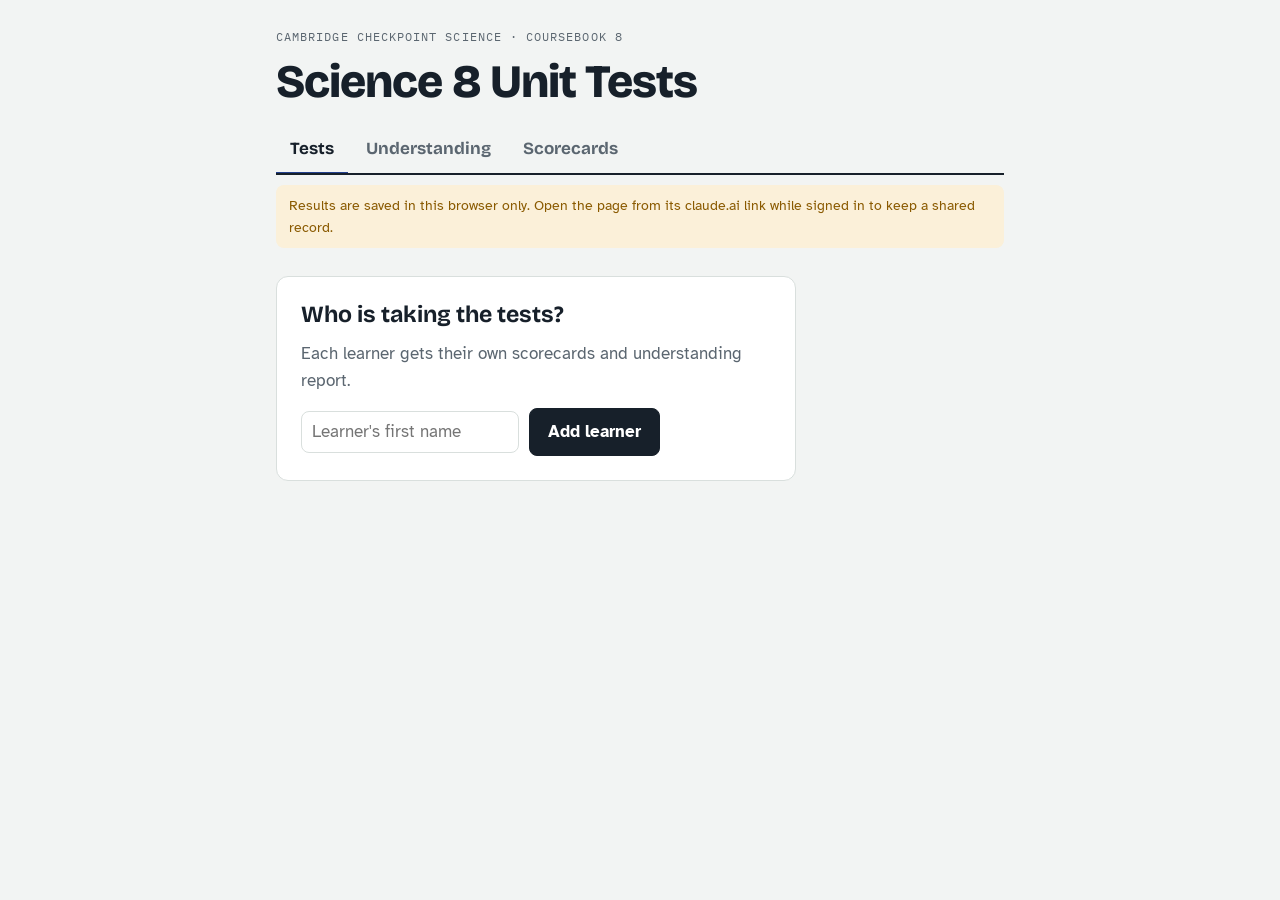
==== commit 338c3fbe: "Make Checkpoint Science 8 tests adaptive, with scorecards and understanding reports - 712 written qu" ====
--- a/checkpoint-science-8/index.html
+++ b/checkpoint-science-8/index.html
@@ -155,6 +155,91 @@
   .unit-no { font-size: 1.5rem; }
 }
 @media (prefers-reduced-motion: reduce) { .progress i { transition: none; } }
+
+/* ---------- v3: learners, adaptive tests, reports ---------- */
+:root { --st-mastered: #1f7a45; --st-secure: #4f9d6c; --st-developing: #b07a12; --st-needs: #b3261e; --st-none: #b9c2c0; }
+@media (prefers-color-scheme: dark) { :root:not([data-theme="light"]) { --st-mastered: #6fd39a; --st-secure: #4fae78; --st-developing: #e2b04a; --st-needs: #ff8a80; --st-none: #4a5561; } }
+:root[data-theme="dark"] { --st-mastered: #6fd39a; --st-secure: #4fae78; --st-developing: #e2b04a; --st-needs: #ff8a80; --st-none: #4a5561; }
+.topline { display: flex; flex-wrap: wrap; justify-content: space-between; align-items: center; gap: 8px 16px; }
+.learner { display: inline-flex; align-items: center; gap: 8px; }
+.learner select, input[type="text"] { font: inherit; color: var(--ink); background: var(--paper); border: 1.5px solid var(--rule); border-radius: 8px; padding: 7px 10px; }
+.learner select:focus-visible, input[type="text"]:focus-visible { outline: 3px solid var(--accent); outline-offset: 1px; }
+.tabs { display: flex; gap: 4px; border-bottom: 2px solid var(--ink); margin-top: 6px; overflow-x: auto; }
+.tab { background: none; border: 0; padding: 10px 14px; font-family: var(--f-display); font-weight: 700; color: var(--muted); border-bottom: 3px solid transparent; margin-bottom: -2px; white-space: nowrap; }
+.tab.on { color: var(--ink); border-bottom-color: var(--accent); }
+.banner { font-size: .9rem; padding: 8px 12px; border-radius: 8px; background: var(--paper); border: 1px solid var(--rule); color: var(--muted); }
+.banner.warn { background: var(--warn-bg); color: var(--warn); border-color: transparent; }
+.row { display: flex; flex-wrap: wrap; gap: 10px; align-items: center; }
+.panel { background: var(--paper); border: 1px solid var(--rule); border-radius: 12px; padding: clamp(16px, 4vw, 24px); display: grid; gap: 14px; margin-bottom: 20px; }
+.panel.narrow { max-width: 520px; }
+.muted { color: var(--muted); }
+.sr { position: absolute; width: 1px; height: 1px; overflow: hidden; clip: rect(0 0 0 0); }
+.suggest { display: grid; gap: 8px; margin: 18px 0; }
+.suggest .btn small { font-weight: 400; opacity: .8; margin-left: 4px; }
+.keyline { display: inline-flex; flex-wrap: wrap; gap: 6px; }
+.tchips { display: flex; flex-wrap: wrap; gap: 6px; margin-top: 4px; }
+.tchip { display: inline-flex; align-items: center; gap: 5px; font-size: .78rem; padding: 2px 8px; border-radius: 999px; border: 1px solid var(--rule); background: var(--paper); color: var(--ink); }
+.tchip i { width: 8px; height: 8px; border-radius: 50%; background: var(--st-none); }
+.tchip b { font-variant-numeric: tabular-nums; font-weight: 700; }
+.tchip.mastered i { background: var(--st-mastered); } .tchip.secure i { background: var(--st-secure); }
+.tchip.developing i { background: var(--st-developing); } .tchip.needs i { background: var(--st-needs); }
+.unit-row .unit-actions { padding-left: calc(3.2rem + 14px); align-items: center; }
+.dpill { font-family: var(--f-mono); font-size: .72rem; letter-spacing: .05em; text-transform: uppercase; padding: 2px 8px; border-radius: 999px; border: 1px solid currentColor; margin-right: 4px; white-space: nowrap; }
+.dpill.d1 { color: var(--st-secure); } .dpill.d2 { color: var(--accent); } .dpill.d3 { color: var(--chem); }
+.opt.picked { border-color: var(--c); box-shadow: inset 0 0 0 1px var(--c); }
+.opt.picked .key { background: var(--c); color: var(--paper); border-color: var(--c); }
+.conf { display: flex; flex-wrap: wrap; align-items: center; gap: 8px; padding: 10px 12px; border-radius: 9px; background: color-mix(in srgb, var(--c) 7%, transparent); }
+.conf span { font-weight: 700; margin-right: 4px; }
+.conf .btn.sm:not(.ghost) { background: var(--c); border-color: var(--c); color: var(--paper); }
+.conf .btn.sm.ghost { border-color: var(--c); color: var(--ink); }
+kbd { font-family: var(--f-mono); font-size: .7rem; opacity: .7; margin-left: 4px; }
+.misc { font-size: .92rem; color: var(--bad); }
+.scoreline { display: flex; flex-wrap: wrap; gap: 12px 24px; align-items: center; }
+.facts { display: grid; gap: 6px; justify-items: start; }
+.quad { display: grid; grid-template-columns: repeat(4, minmax(0, 1fr)); gap: 8px; }
+.quad > div { border-radius: 10px; padding: 10px 12px; display: grid; gap: 2px; border: 1px solid var(--rule); }
+.quad b { font-family: var(--f-display); font-size: 1.6rem; line-height: 1; font-variant-numeric: tabular-nums; }
+.quad span { font-weight: 700; font-size: .9rem; display: grid; }
+.quad small { font-weight: 400; color: var(--muted); font-size: .78rem; }
+.q-known b { color: var(--good); } .q-lucky b { color: var(--warn); } .q-misc { background: var(--bad-bg); border-color: transparent !important; } .q-misc b { color: var(--bad); } .q-gaps b { color: var(--muted); }
+.tablewrap { overflow-x: auto; }
+.ttable { width: 100%; border-collapse: collapse; font-size: .92rem; }
+.ttable th { text-align: left; font-family: var(--f-mono); font-size: .7rem; letter-spacing: .06em; text-transform: uppercase; color: var(--muted); font-weight: 500; padding: 6px 8px; border-bottom: 1px solid var(--rule); white-space: nowrap; }
+.ttable td { padding: 8px; border-bottom: 1px solid var(--rule); vertical-align: middle; }
+.ttable td:nth-child(2) { min-width: 120px; }
+.bar { height: 7px; border-radius: 999px; background: var(--rule); overflow: hidden; min-width: 80px; max-width: 220px; }
+.bar i { display: block; height: 100%; background: var(--st-none); }
+.bar.mastered i { background: var(--st-mastered); } .bar.secure i { background: var(--st-secure); } .bar.developing i { background: var(--st-developing); } .bar.needs i { background: var(--st-needs); }
+.up { color: var(--good); font-size: .8rem; } .down { color: var(--bad); font-size: .8rem; }
+.band.needs { color: var(--bad); background: var(--bad-bg); }
+.misc-item { border-left: 3px solid var(--bad); padding-left: 10px; }
+details summary { cursor: pointer; font-weight: 700; padding: 6px 0; }
+.link.strong { color: var(--ink); font-weight: 700; text-align: left; }
+.tiles { display: grid; grid-template-columns: repeat(4, minmax(0, 1fr)); gap: 10px; }
+.tile { border: 1px solid var(--rule); border-radius: 10px; padding: 12px; display: grid; gap: 4px; }
+.tile b { font-family: var(--f-display); font-size: 1.8rem; line-height: 1; font-variant-numeric: tabular-nums; }
+.tile b small { font-size: .5em; color: var(--muted); font-weight: 500; }
+.tile span { color: var(--muted); font-size: .85rem; }
+.split { display: grid; grid-template-columns: repeat(2, minmax(0, 1fr)); gap: 20px; }
+.split > div { display: grid; gap: 8px; align-content: start; min-width: 0; }
+.acc { display: grid; grid-template-columns: 9rem 1fr; gap: 2px 10px; align-items: center; font-size: .9rem; }
+.acc small { grid-column: 2; color: var(--muted); }
+ul.plain { list-style: none; margin: 0; padding: 0; display: grid; gap: 6px; }
+.unit-report { background: var(--paper); border: 1px solid var(--rule); border-radius: 12px; padding: 14px 16px; margin-bottom: 14px; display: grid; gap: 8px; }
+.unit-report h3 { display: flex; align-items: baseline; gap: 8px; flex-wrap: wrap; }
+.unit-no.sm { font-size: 1.1rem; }
+.trend { display: inline-flex; gap: 3px; }
+.trend i { width: 9px; height: 9px; border-radius: 2px; background: var(--bad); }
+.trend i.y { background: var(--good); }
+.summary-box { border-left: 4px solid var(--accent); background: color-mix(in srgb, var(--accent) 6%, transparent); padding: 12px 14px; border-radius: 0 8px 8px 0; display: grid; gap: 6px; }
+.pre { white-space: pre-wrap; }
+.flash { position: fixed; left: 50%; transform: translateX(-50%); bottom: calc(16px + env(safe-area-inset-bottom, 0px)); background: var(--ink); color: var(--paper); padding: 10px 16px; border-radius: 8px; max-width: calc(100% - 32px); z-index: 10; font-size: .92rem; }
+@media (max-width: 640px) {
+  .quad, .tiles { grid-template-columns: repeat(2, minmax(0, 1fr)); }
+  .split { grid-template-columns: 1fr; }
+  .unit-row .unit-actions { padding-left: 0; }
+  .acc { grid-template-columns: 7rem 1fr; }
+}
 </style>
 </head>
 <body>
@@ -162,1823 +247,2993 @@
 <div class="wrap" id="app"></div>
 
 <script>
-const STRANDS = { Biology: "var(--bio)", Chemistry: "var(--chem)", Physics: "var(--phys)" };
-
-/* Question bank. Each question: c = concept, q = question, o = options (correct answer first; shuffled on screen), e = explanation.
-   Questions are only ever appended to a unit, so ids (unit-index) used for mastery tracking stay stable. */
+/* Question bank. c = concept, q = question, o = options (correct first; shuffled on screen), e = explanation,
+   t = topic letter + difficulty (1 Foundation, 2 Core, 3 Stretch) + skill (K Knowledge, A Applying, E Enquiry, N Numbers).
+   Questions are only ever appended to a unit, so ids (unit-index) stay stable for progress tracking. */
+const TOPICS = {
+ "1": {
+  "a": "Photosynthesis",
+  "b": "Investigating photosynthesis",
+  "c": "Leaf structure and gas exchange",
+  "d": "Water, minerals and transport"
+ },
+ "2": {
+  "a": "Nutrients and a balanced diet",
+  "b": "Deficiency and health",
+  "c": "Food tests",
+  "d": "The digestive system",
+  "e": "Enzymes"
+ },
+ "3": {
+  "a": "The heart",
+  "b": "Blood vessels",
+  "c": "Blood",
+  "d": "Pulse, exercise and heart health"
+ },
+ "4": {
+  "a": "Aerobic respiration",
+  "b": "Lungs and gas exchange",
+  "c": "How we breathe",
+  "d": "Smoking and health"
+ },
+ "5": {
+  "a": "Reproductive organs and gametes",
+  "b": "Fertilisation and pregnancy",
+  "c": "The menstrual cycle",
+  "d": "Growth, puberty and lifestyle"
+ },
+ "6": {
+  "a": "Particle model of states",
+  "b": "Changes of state",
+  "c": "Diffusion",
+  "d": "Gas pressure",
+  "e": "Expansion"
+ },
+ "7": {
+  "a": "Atoms and elements",
+  "b": "The Periodic Table",
+  "c": "Metals and non-metals",
+  "d": "Compounds and formulae"
+ },
+ "8": {
+  "a": "Mixtures and purity",
+  "b": "Solutions and solubility",
+  "c": "Separating mixtures",
+  "d": "Chromatography"
+ },
+ "9": {
+  "a": "Physical and chemical changes",
+  "b": "Conservation of mass",
+  "c": "Burning and fuels",
+  "d": "Rusting",
+  "e": "Reactions and energy"
+ },
+ "10": {
+  "a": "Calculating speed",
+  "b": "Distance–time graphs",
+  "c": "Measuring motion"
+ },
+ "11": {
+  "a": "How sound travels",
+  "b": "Loudness and pitch",
+  "c": "Echoes and uses",
+  "d": "Hearing"
+ },
+ "12": {
+  "a": "How light travels and how we see",
+  "b": "Reflection",
+  "c": "Refraction and dispersion",
+  "d": "Colour"
+ },
+ "13": {
+  "a": "Magnets and magnetic materials",
+  "b": "Magnetic fields",
+  "c": "Earth's magnetism",
+  "d": "Electromagnets"
+ }
+};
 const UNITS = [
 { n: 1, title: "Plants", strand: "Biology", topics: "Photosynthesis, testing leaves for starch, leaf structure, water and minerals, roots",
   qs: [
-  { c: "Where plant mass comes from", q: "A seedling with a mass of 1 g grows into a plant with a mass of 500 g. Where did most of the extra mass come from?",
+  { t: "a3A", c: "Where plant mass comes from", q: "A seedling with a mass of 1 g grows into a plant with a mass of 500 g. Where did most of the extra mass come from?",
     o: ["Carbon dioxide from the air and water, turned into glucose by photosynthesis","Soil taken in through the roots, which is why pots of soil slowly lose mass","Energy from sunlight, which is turned into matter inside the leaves","Minerals such as nitrates, which are absorbed from the soil in large amounts"],
     e: "Photosynthesis builds glucose from carbon dioxide and water, and glucose is used to make the rest of the plant. The soil supplies only small amounts of minerals. Light provides energy, not mass." },
-  { c: "Photosynthesis equation", q: "Which word equation correctly describes photosynthesis?",
+  { t: "a1K", c: "Photosynthesis equation", q: "Which word equation correctly describes photosynthesis?",
     o: ["carbon dioxide + water → glucose + oxygen (using light and chlorophyll)","glucose + oxygen → carbon dioxide + water (using light)","oxygen + water → glucose + carbon dioxide (using chlorophyll)","carbon dioxide + oxygen → glucose + water (using light)"],
     e: "The reactants are carbon dioxide and water. Light energy is absorbed by chlorophyll, and the products are glucose and oxygen. The reverse equation is respiration." },
-  { c: "Why test for starch", q: "When we want to know whether a leaf has been photosynthesising, why do we test it for starch rather than for glucose?",
+  { t: "b2A", c: "Why test for starch", q: "When we want to know whether a leaf has been photosynthesising, why do we test it for starch rather than for glucose?",
     o: ["Glucose made in the leaf is quickly turned into starch for storage","Iodine reacts with glucose only when it has been heated in a water bath","Leaves store all their glucose in the roots, so none is left to detect","Starch is made first in photosynthesis and only later turned into glucose"],
     e: "Glucose is soluble and is quickly converted into insoluble starch to be stored. Starch builds up in the leaf, so it is a reliable sign that photosynthesis has happened." },
-  { c: "Destarching (controls)", q: "Before an experiment, a plant is kept in the dark for 48 hours. What is the purpose of this?",
+  { t: "b2E", c: "Destarching (controls)", q: "Before an experiment, a plant is kept in the dark for 48 hours. What is the purpose of this?",
     o: ["To use up its stored starch, so any starch found later was made in the experiment","To make the plant photosynthesise faster when it is put back in the light again","To kill the leaf cells so that the iodine solution can get into them later","To let the leaves build up extra chlorophyll before the experiment begins"],
     e: "In the dark the plant cannot photosynthesise, so it uses up its stored starch. Any starch found at the end must have been made during the experiment. This makes the test fair." },
-  { c: "Chlorophyll is needed", q: "A variegated leaf has green parts and white parts. After a day in bright light it is tested with iodine. What result do you expect?",
+  { t: "b2E", c: "Chlorophyll is needed", q: "A variegated leaf has green parts and white parts. After a day in bright light it is tested with iodine. What result do you expect?",
     o: ["Only the green parts turn blue-black","The whole leaf turns blue-black","Only the white parts turn blue-black","No part turns blue-black, because variegated leaves cannot make starch"],
     e: "Only the green parts contain chlorophyll, which absorbs the light energy needed for photosynthesis. The white parts have no chlorophyll, so they make no starch and stay orange-brown." },
-  { c: "Starch test method", q: "In the starch test, why is the leaf placed in hot ethanol before iodine is added?",
+  { t: "b1E", c: "Starch test method", q: "In the starch test, why is the leaf placed in hot ethanol before iodine is added?",
     o: ["To remove the green chlorophyll so the colour change can be seen clearly","To turn any glucose in the leaf into starch so that the iodine can detect it","To add the heat energy that iodine needs before it can react with starch","To soften the leaf so it absorbs more iodine solution in the final step"],
     e: "Ethanol dissolves chlorophyll and makes the leaf pale. Without this step, the green colour would hide the blue-black colour of iodine reacting with starch." },
-  { c: "Light intensity and rate", q: "A student counts oxygen bubbles from pondweed with a lamp at different distances. Moving the lamp closer increases the number of bubbles per minute. Which conclusion is best?",
+  { t: "b2E", c: "Light intensity and rate", q: "A student counts oxygen bubbles from pondweed with a lamp at different distances. Moving the lamp closer increases the number of bubbles per minute. Which conclusion is best?",
     o: ["The rate of photosynthesis increases as light intensity increases","Pondweed only photosynthesises when a lamp is very close","The bubbles are carbon dioxide, which increases with light","The pondweed respires faster when the lamp is closer"],
     e: "The bubbles are oxygen, a product of photosynthesis. A closer lamp means brighter light, so more bubbles means a faster rate. Light intensity is the independent variable in this investigation." },
-  { c: "Leaf shape and function", q: "Most leaves are broad and thin. How does this help photosynthesis?",
+  { t: "c2A", c: "Leaf shape and function", q: "Most leaves are broad and thin. How does this help photosynthesis?",
     o: ["A large surface area absorbs plenty of light, and gases only have a short distance to diffuse","A thin leaf is light, so the stem can hold up more leaves without bending over","A broad leaf collects more rainwater, which is absorbed straight into the cells","A broad, thin leaf has room to store more starch in each of its cells"],
     e: "A broad leaf traps more light. A thin leaf means carbon dioxide can diffuse quickly from the air spaces to every cell that has chloroplasts." },
-  { c: "Stomata", q: "Why are most stomata found on the lower surface of a leaf?",
+  { t: "c2A", c: "Stomata", q: "Why are most stomata found on the lower surface of a leaf?",
     o: ["They let gases in and out while losing less water, because the lower surface is cooler and shaded","Light enters the leaf mainly through the lower surface, so gas exchange happens there","Water from the roots arrives at the lower surface and needs stomata to get out","The lower surface has more chlorophyll, so it needs the most carbon dioxide"],
     e: "Stomata let carbon dioxide in and oxygen out, but water vapour also escapes through them. The lower surface is cooler and out of direct sun, so less water is lost there." },
-  { c: "Palisade cells", q: "Palisade cells are packed just below the upper surface of a leaf and contain many chloroplasts. Why is this a good arrangement?",
+  { t: "c1A", c: "Palisade cells", q: "Palisade cells are packed just below the upper surface of a leaf and contain many chloroplasts. Why is this a good arrangement?",
     o: ["They are in the position that receives the most light","They are closest to the stomata for taking in water","They protect the leaf from insects","They store all the minerals the leaf needs"],
     e: "Light falls on the upper surface, so cells placed there with many chloroplasts can absorb the most light for photosynthesis." },
-  { c: "Root hair cells", q: "Root hair cells have a long, thin extension. What is the main advantage of this shape?",
+  { t: "d1A", c: "Root hair cells", q: "Root hair cells have a long, thin extension. What is the main advantage of this shape?",
     o: ["It gives a large surface area for absorbing water and minerals from the soil","It lets the root make glucose in the dark","It anchors the plant by growing into rocks","It allows the root to take in carbon dioxide for photosynthesis"],
     e: "A larger surface area in contact with the soil means water and dissolved minerals can be absorbed faster. Root hair cells have no chloroplasts because they are underground." },
-  { c: "Minerals", q: "A plant has yellow leaves even though it has plenty of light and water. A lack of which mineral is most likely?",
+  { t: "d2A", c: "Minerals", q: "A plant has yellow leaves even though it has plenty of light and water. A lack of which mineral is most likely?",
     o: ["Magnesium, because it is needed to make chlorophyll","Glucose, because it is needed to make leaves","Oxygen, because it is needed for photosynthesis","Carbon, because it is needed to make roots"],
     e: "Chlorophyll molecules contain magnesium. Without enough magnesium the plant makes less chlorophyll and its leaves turn yellow. Nitrates are needed to make proteins for growth." },
-  { c: "Plants also respire", q: "What is happening in a plant's leaves at night?",
+  { t: "a2A", c: "Plants also respire", q: "What is happening in a plant's leaves at night?",
     o: ["Respiration continues, using oxygen and releasing carbon dioxide","Nothing happens, because plants only respire while photosynthesis is happening","Photosynthesis continues slowly, using light energy stored during the day","The leaves take in carbon dioxide and give out oxygen, just as in daytime"],
     e: "All living cells respire all the time. In daylight, photosynthesis is usually faster than respiration so a plant gives out oxygen overall. At night only respiration happens, so the plant gives out carbon dioxide." },
-  { c: "Carbon dioxide is needed", q: "A destarched plant has one leaf sealed in a flask with sodium hydroxide, which absorbs carbon dioxide. After a day in the light, that leaf has no starch but the other leaves do. What does this show?",
+  { t: "b3E", c: "Carbon dioxide is needed", q: "A destarched plant has one leaf sealed in a flask with sodium hydroxide, which absorbs carbon dioxide. After a day in the light, that leaf has no starch but the other leaves do. What does this show?",
     o: ["Carbon dioxide is needed for photosynthesis","Sodium hydroxide blocks light, so the leaf in the flask could not photosynthesise","Leaves in a flask cannot get water, so they cannot photosynthesise","Sodium hydroxide destroys starch, so any starch made was broken down"],
     e: "The only difference for the sealed leaf is that it had no carbon dioxide. It made no starch, so carbon dioxide is needed. The other leaves act as the control." },
-  { c: "Chloroplasts", q: "In which part of a leaf cell does photosynthesis take place?",
+  { t: "a1K", c: "Chloroplasts", q: "In which part of a leaf cell does photosynthesis take place?",
     o: ["Chloroplasts","Nucleus, which controls the cell","Cell wall, which faces the light","Vacuole, which holds the water used"],
     e: "Chloroplasts contain chlorophyll, which absorbs light. The reactions of photosynthesis happen inside them." },
-  { c: "Role of chlorophyll", q: "What is the job of chlorophyll in photosynthesis?",
+  { t: "a1K", c: "Role of chlorophyll", q: "What is the job of chlorophyll in photosynthesis?",
     o: ["It absorbs light energy","It provides the carbon dioxide","It stores the glucose that is made","It takes in water from the soil"],
     e: "Chlorophyll is a green pigment that absorbs light energy. The plant uses this energy to make glucose from carbon dioxide and water." },
-  { c: "Energy transfer", q: "Which energy change takes place during photosynthesis?",
+  { t: "a2K", c: "Energy transfer", q: "Which energy change takes place during photosynthesis?",
     o: ["Light energy is changed into chemical energy stored in glucose","Chemical energy in carbon dioxide is changed into light energy","Heat energy from the Sun is changed into kinetic energy in the leaf","Chemical energy in glucose is changed into heat and light energy"],
     e: "Photosynthesis stores energy from light in the glucose molecule. Respiration later releases this chemical energy." },
-  { c: "Uses of glucose", q: "A plant uses some of its glucose to make cellulose. What is cellulose used for?",
+  { t: "a2K", c: "Uses of glucose", q: "A plant uses some of its glucose to make cellulose. What is cellulose used for?",
     o: ["Building cell walls","Absorbing light","Carrying oxygen","Making chlorophyll directly"],
     e: "Glucose is used for respiration, stored as starch, and turned into cellulose for cell walls. With minerals, it is also used to make proteins." },
-  { c: "Nitrates", q: "A plant grows very slowly and its older leaves turn yellow. A lack of nitrates is the cause. Why are nitrates needed?",
+  { t: "d2K", c: "Nitrates", q: "A plant grows very slowly and its older leaves turn yellow. A lack of nitrates is the cause. Why are nitrates needed?",
     o: ["To make proteins needed for growth","To make glucose in photosynthesis","To absorb light","To open the stomata"],
     e: "Plants combine nitrogen from nitrates with sugars to make proteins. Without proteins, new cells cannot be made, so growth is poor." },
-  { c: "Fertilisers", q: "Why do farmers add fertilisers to fields?",
+  { t: "d1A", c: "Fertilisers", q: "Why do farmers add fertilisers to fields?",
     o: ["To replace minerals that crops have taken from the soil","To give the plants extra carbon dioxide so they photosynthesise faster","To provide glucose that the roots can absorb when photosynthesis is slow","To kill insects and weeds that compete with the crop for light"],
     e: "When crops are harvested, the minerals in them are removed from the field. Fertilisers containing nitrogen, phosphorus and potassium replace them." },
-  { c: "Minerals are dissolved", q: "Why can a plant not take in minerals from very dry soil, even if the soil contains plenty of them?",
+  { t: "d2A", c: "Minerals are dissolved", q: "Why can a plant not take in minerals from very dry soil, even if the soil contains plenty of them?",
     o: ["Minerals are absorbed dissolved in water, so without water they cannot get into the roots","Minerals are only made in the soil when it rains, so dry soil has none","Dry soil blocks oxygen from the roots, so the root cells all die at once","Roots only absorb minerals at night, when the soil has cooled down"],
     e: "Root hair cells take up minerals as ions dissolved in soil water. No water means no route in for the minerals." },
-  { c: "Xylem", q: "What is the job of xylem vessels in a plant?",
+  { t: "d1K", c: "Xylem", q: "What is the job of xylem vessels in a plant?",
     o: ["Carrying water and minerals up from the roots to the leaves","Carrying glucose down from the leaves to the roots","Absorbing light for photosynthesis","Letting gases in and out of the leaf"],
     e: "Xylem vessels are long, hollow tubes that run from the roots, through the stem, to every leaf." },
-  { c: "Celery experiment", q: "A stick of celery is left in water with red dye. Later, red dots appear when the stem is cut across. What does this show?",
+  { t: "d2E", c: "Celery experiment", q: "A stick of celery is left in water with red dye. Later, red dots appear when the stem is cut across. What does this show?",
     o: ["Water travels up the stem in particular tubes (xylem)","The celery is making red pigment","Water travels through every cell in the stem equally","The dye is being photosynthesised"],
     e: "The dye only colours the xylem vessels, which shows the route water takes through the plant." },
-  { c: "Transpiration", q: "Water evaporates from the leaves and escapes through the stomata. How does this help the plant?",
+  { t: "d2A", c: "Transpiration", q: "Water evaporates from the leaves and escapes through the stomata. How does this help the plant?",
     o: ["It pulls water and minerals up the xylem from the roots","It makes glucose in the leaf by turning the water vapour into sugar","It lets the plant get rid of oxygen produced in the roots overnight","It stops the roots absorbing too much water when the soil is very wet"],
     e: "As water is lost from leaves, more is drawn up to replace it, like drinking through a straw. This flow also carries minerals." },
-  { c: "Wilting", q: "A plant in a pot wilts on a hot, sunny afternoon. Why?",
+  { t: "d2A", c: "Wilting", q: "A plant in a pot wilts on a hot, sunny afternoon. Why?",
     o: ["It is losing water from its leaves faster than its roots can absorb it","It is making so much glucose that the stem becomes too heavy to stand","The bright sunlight has destroyed the chlorophyll in all of its leaves","It is absorbing too many minerals, which makes the leaves go soft"],
     e: "Cells that are full of water keep the plant firm. When more water is lost than taken in, the cells go soft and the plant droops." },
-  { c: "Closing stomata", q: "In very dry conditions, a plant closes its stomata. What is the disadvantage of this?",
+  { t: "c3A", c: "Closing stomata", q: "In very dry conditions, a plant closes its stomata. What is the disadvantage of this?",
     o: ["Less carbon dioxide can enter, so photosynthesis slows down","The plant loses more water, because it can no longer cool itself down","The roots stop growing, because no oxygen can reach them through the leaves","Light can no longer reach the chloroplasts once the stomata are closed"],
     e: "Closing stomata saves water but also blocks gas exchange. The plant has a trade-off between saving water and photosynthesising." },
-  { c: "Waxy cuticle", q: "The upper surface of many leaves is covered in a thin, clear, waxy layer. Why is it useful that it is clear?",
+  { t: "c2A", c: "Waxy cuticle", q: "The upper surface of many leaves is covered in a thin, clear, waxy layer. Why is it useful that it is clear?",
     o: ["Light can pass through it to reach the palisade cells","It lets carbon dioxide pass through it into the palisade cells","It makes the leaf shiny, which attracts insects for pollination","It stores starch made in the cells just beneath it"],
     e: "The wax reduces water loss by evaporation. Because it is transparent, light still reaches the cells that photosynthesise." },
-  { c: "Air spaces", q: "Why does the spongy layer of a leaf have many air spaces?",
+  { t: "c1K", c: "Air spaces", q: "Why does the spongy layer of a leaf have many air spaces?",
     o: ["So gases can diffuse easily to and from the cells","To store water so the leaf survives dry periods","To make the leaf lighter so it can float on air","To hold the starch made by the palisade cells"],
     e: "Carbon dioxide entering through the stomata spreads through the air spaces to reach the photosynthesising cells. Oxygen leaves the same way." },
-  { c: "Greenhouses", q: "Some greenhouse growers burn a heater that releases carbon dioxide. Why does this increase their crop?",
+  { t: "b2A", c: "Greenhouses", q: "Some greenhouse growers burn a heater that releases carbon dioxide. Why does this increase their crop?",
     o: ["Extra carbon dioxide and warmth increase the rate of photosynthesis","The heater gives out extra light, so photosynthesis can continue at night","The carbon dioxide kills insect pests, so fewer leaves are eaten","The smoke from the heater contains minerals that the leaves absorb"],
     e: "Carbon dioxide is a raw material of photosynthesis. Warmth helps the enzymes involved. Both can make the rate faster." },
-  { c: "Limiting factors", q: "Pondweed is in very bright light. Making the light even brighter does not increase the bubble rate. What is the best explanation?",
+  { t: "b3A", c: "Limiting factors", q: "Pondweed is in very bright light. Making the light even brighter does not increase the bubble rate. What is the best explanation?",
     o: ["Something else, such as carbon dioxide or temperature, is now limiting the rate","Photosynthesis has stopped, because the plant has made enough glucose","Bright light damages the pondweed, so it stops releasing oxygen","The pondweed has run out of chlorophyll, so no more light is absorbed"],
     e: "The rate is held back by whichever factor is in shortest supply. Once light is plentiful, adding more makes no difference." },
-  { c: "Temperature", q: "How does temperature affect the rate of photosynthesis?",
+  { t: "b2A", c: "Temperature", q: "How does temperature affect the rate of photosynthesis?",
     o: ["The rate rises as it gets warmer up to an optimum, then falls if it gets too hot","The rate keeps rising as temperature rises, however hot it gets","Temperature has no effect on the rate; only light and carbon dioxide do","The rate is fastest at low temperatures, because enzymes are protected"],
     e: "Photosynthesis is controlled by enzymes. They work faster when warmer, but very high temperatures damage them." },
-  { c: "Fair test with a lamp", q: "In a pondweed experiment, a lamp is moved closer. Why should a beaker of water (heat shield) be put between the lamp and the pondweed?",
+  { t: "b3E", c: "Fair test with a lamp", q: "In a pondweed experiment, a lamp is moved closer. Why should a beaker of water (heat shield) be put between the lamp and the pondweed?",
     o: ["The lamp also gives out heat, and temperature must be kept the same","The water makes the light brighter by focusing it onto the pondweed","The water adds dissolved carbon dioxide to the pondweed's beaker","The water stops the pondweed respiring, so only photosynthesis is measured"],
     e: "Only light intensity should change. If the water warms up, you cannot tell whether light or temperature caused the change." },
-  { c: "Testing for oxygen", q: "How could you show that the gas given off by pondweed in light is oxygen?",
+  { t: "b1E", c: "Testing for oxygen", q: "How could you show that the gas given off by pondweed in light is oxygen?",
     o: ["It relights a glowing splint","It turns limewater milky","It makes a lighted splint pop","It turns iodine blue-black"],
     e: "Oxygen relights a glowing splint. Carbon dioxide turns limewater milky, and hydrogen gives a squeaky pop." },
-  { c: "Producers", q: "Why are green plants called producers?",
+  { t: "a1K", c: "Producers", q: "Why are green plants called producers?",
     o: ["They make their own food using light energy","They produce the carbon dioxide that animals need","They are eaten by more animals than anything else","They produce seeds, which grow into new plants"],
     e: "Plants make glucose by photosynthesis. Almost every food chain starts with a producer, so energy from the Sun enters food chains through plants." },
-  { c: "Roots have no chloroplasts", q: "Root hair cells do not contain chloroplasts. Why?",
+  { t: "d1A", c: "Roots have no chloroplasts", q: "Root hair cells do not contain chloroplasts. Why?",
     o: ["They are underground, where there is no light for photosynthesis","Roots make their glucose in a different way that does not need chloroplasts","Chloroplasts would block water from entering the root hair cells","Roots get chlorophyll directly from the soil, so they do not need chloroplasts"],
     e: "Chloroplasts would be useless without light. Root cells get their glucose from the leaves instead." },
-  { c: "Blocking stomata", q: "Petroleum jelly is smeared on the lower surface of a destarched leaf, then the plant is put in the light. The leaf makes very little starch. Why?",
+  { t: "c3E", c: "Blocking stomata", q: "Petroleum jelly is smeared on the lower surface of a destarched leaf, then the plant is put in the light. The leaf makes very little starch. Why?",
     o: ["The jelly blocked the stomata, so carbon dioxide could not enter","The jelly blocked light from reaching the chloroplasts in the leaf","The jelly stopped water reaching the leaf through the veins","The jelly killed the chlorophyll, so no light could be absorbed"],
     e: "Most stomata are on the lower surface. Blocking them stops carbon dioxide getting in, so photosynthesis cannot happen." },
-  { c: "Stomata in daylight", q: "Why are most stomata open during the day?",
+  { t: "c2A", c: "Stomata in daylight", q: "Why are most stomata open during the day?",
     o: ["To let carbon dioxide in for photosynthesis","To let light into the leaf for photosynthesis","To let glucose leave the leaf for the roots","To let water vapour in from the damp air"],
     e: "Photosynthesis happens in the light, so this is when the leaf needs carbon dioxide. Many plants close their stomata at night to save water." },
-  { c: "Minerals from soil", q: "A plant grows in washed sand watered with pure distilled water. It grows poorly even with good light. Why?",
+  { t: "d2E", c: "Minerals from soil", q: "A plant grows in washed sand watered with pure distilled water. It grows poorly even with good light. Why?",
     o: ["It has no source of minerals","It has no source of carbon dioxide","Sand blocks light from the leaves","Distilled water cannot be absorbed"],
     e: "Light, water and carbon dioxide allow photosynthesis, but the plant still needs minerals such as nitrates and magnesium to grow healthily." },
-  { c: "Oxygen over a day", q: "A plant is kept in a sealed glass jar in bright light for a day. What happens to the amount of oxygen in the jar?",
+  { t: "a3A", c: "Oxygen over a day", q: "A plant is kept in a sealed glass jar in bright light for a day. What happens to the amount of oxygen in the jar?",
     o: ["It increases, because photosynthesis is faster than respiration","It decreases, because the plant respires","It stays the same, because plants do not exchange gases","It falls to zero"],
     e: "In bright light the plant produces oxygen by photosynthesis faster than it uses oxygen in respiration." },
-  { c: "Comparing day and night", q: "Which statement about a plant is true?",
+  { t: "a2A", c: "Comparing day and night", q: "Which statement about a plant is true?",
     o: ["It photosynthesises only in the light but respires all the time","It respires only in the dark and photosynthesises all the time","It photosynthesises and respires only in the light","It never respires because it photosynthesises"],
-    e: "Photosynthesis needs light. Respiration releases energy for the cells and never stops while the plant is alive." }
+    e: "Photosynthesis needs light. Respiration releases energy for the cells and never stops while the plant is alive." },
+  { t: "b3E", c: "Interpreting results", q: "Bubbles per minute from pondweed: lamp at 10 cm → 40, 20 cm → 22, 30 cm → 12, 40 cm → 6. What do these results show?",
+    o: ["As the lamp moves away, light gets dimmer and photosynthesis slows","Pondweed photosynthesises fastest when the lamp is furthest away","The number of bubbles does not depend on where the lamp is","As the lamp moves away, the water warms and photosynthesis slows"],
+    e: "Distance from the lamp controls light intensity. Fewer bubbles means less oxygen made, so a slower rate of photosynthesis." },
+  { t: "b2E", c: "Improving the method", q: "Why is collecting the gas in a syringe and measuring its volume better than counting bubbles?",
+    o: ["Bubbles can be different sizes, so counting them is less accurate","Counting bubbles takes far too long for most experiments","Measuring the volume speeds up the rate of photosynthesis","Bubbles of oxygen are too small to be seen with the eye"],
+    e: "Two small bubbles and one big bubble may hold the same amount of gas. Measuring volume gives a fairer, more accurate result." },
+  { t: "a2A", c: "Overall gas exchange", q: "Overall, in bright sunlight a green plant takes in one gas and gives out another. Which?",
+    o: ["Takes in carbon dioxide; gives out oxygen","Takes in oxygen; gives out carbon dioxide","Takes in nitrogen; gives out oxygen","Takes in oxygen; gives out water vapour only"],
+    e: "In bright light, photosynthesis is faster than respiration. So overall the plant uses more carbon dioxide than it makes, and makes more oxygen than it uses." },
+  { t: "a3A", c: "Why plants need both", q: "Why does a plant need both photosynthesis and respiration?",
+    o: ["Photosynthesis stores energy in glucose; respiration releases it for the cells","Photosynthesis releases energy; respiration stores it in glucose","Respiration makes the glucose that photosynthesis then breaks down","Plants use one process in summer and the other in winter"],
+    e: "Photosynthesis makes food. Respiration, in every living cell, releases the energy stored in that food so the plant can grow and stay alive." },
+  { t: "a2K", c: "What is not needed", q: "Which of these is NOT needed for photosynthesis?",
+    o: ["Oxygen","Light","Carbon dioxide","Chlorophyll"],
+    e: "Oxygen is a product of photosynthesis, not a raw material. Light, carbon dioxide, water and chlorophyll are all needed." },
+  { t: "c2K", c: "Guard cells", q: "What do guard cells do?",
+    o: ["They open and close the stomata","They carry water from the roots to the leaf","They make most of the leaf's glucose","They protect the leaf from insect attack"],
+    e: "A pair of guard cells surrounds each stoma. They change shape to open the pore for gas exchange or close it to save water." },
+  { t: "c3A", c: "Desert plants", q: "Many desert plants have small leaves, thick waxy cuticles and few stomata. Why?",
+    o: ["To reduce water loss in hot, dry conditions","To absorb more light in the bright desert sun","To let more carbon dioxide into the leaves","To store extra starch for cold desert nights"],
+    e: "Each feature cuts down evaporation. The trade-off is slower gas exchange, so these plants often grow slowly." },
+  { t: "c3A", c: "Floating leaves", q: "Water lily leaves float on ponds. Unlike most leaves, their stomata are on the upper surface. Why?",
+    o: ["The underside touches water, so gases are exchanged with the air above","The upper surface is cooler than the lower one, so less water is lost","Water lilies need to lose as much water as they possibly can","Light only reaches the lower surface of a leaf that floats"],
+    e: "Stomata must open into air for carbon dioxide to get in. Water lilies have no shortage of water, so losing some from the upper surface is not a problem." },
+  { t: "d2K", c: "Route of water", q: "Which order shows the path water takes through a plant?",
+    o: ["Soil → root hair → xylem in root and stem → leaf → out through stomata","Soil → stomata → leaf → xylem in stem → root hair","Air → stomata → xylem in root → root hair → soil","Soil → leaf → root hair → xylem in stem → out through stomata"],
+    e: "Water enters root hair cells, travels up the xylem to the leaves and evaporates out through the stomata." },
+  { t: "d3A", c: "Transplanting", q: "When seedlings are moved to a new place, they often wilt for a few days. Why?",
+    o: ["Many root hairs are damaged, so less water is absorbed","Moving the plant stops its leaves photosynthesising","The roots release water into the new soil","Moving the plant removes chlorophyll from its leaves"],
+    e: "Root hairs are delicate and easily torn. Until new ones grow, the plant cannot take in water as fast as it loses it." },
+  { t: "d1K", c: "NPK fertiliser", q: "A fertiliser bag is labelled NPK. Which elements does it contain?",
+    o: ["Nitrogen, phosphorus and potassium","Nitrogen, protein and potassium","Nickel, phosphorus and potassium","Nitrogen, phosphorus and carbon"],
+    e: "N, P and K are the chemical symbols for nitrogen, phosphorus and potassium, three minerals plants need in large amounts." },
+  { t: "b3E", c: "Light is needed", q: "Part of a destarched leaf is covered with black paper, then the plant is left in light. After the starch test, what do you expect, and what does it show?",
+    o: ["Only the uncovered part turns blue-black, showing light is needed","Only the covered part turns blue-black, showing darkness helps","The whole leaf turns blue-black, showing light is not needed","No part turns blue-black, showing paper blocks carbon dioxide"],
+    e: "The covered part is a control within the same leaf. Everything else is the same, so the difference must be caused by light." },
+  { t: "b2E", c: "Boiling the leaf", q: "In the starch test, the leaf is first dipped in boiling water. Why?",
+    o: ["To kill the cells so iodine can reach the starch","To remove the chlorophyll before ethanol is added","To turn the glucose in the leaf into starch","To add the water needed for the iodine reaction"],
+    e: "Boiling breaks down the cell membranes. Ethanol then removes the chlorophyll, and iodine can reach the starch." },
+  { t: "b2E", c: "Ethanol safety", q: "Why is the ethanol warmed in a beaker of hot water rather than directly over a Bunsen flame?",
+    o: ["Ethanol is flammable, so it must be kept away from a flame","Ethanol boils at a higher temperature than water does","A flame would turn the ethanol into iodine solution","A water bath helps the ethanol remove the starch"],
+    e: "Ethanol catches fire easily. The Bunsen burner should be turned off before the ethanol is used." },
+  { t: "a3A", c: "Van Helmont's willow", q: "In a famous experiment, a willow tree grew by 74 kg in five years, but the soil in its pot lost only 57 g. What can you conclude?",
+    o: ["Very little of the tree's mass came from the soil","Most of the tree's mass came from the soil","The tree's mass came from the energy in sunlight","The soil gained mass as the tree grew bigger"],
+    e: "Van Helmont thought the mass came from water. We now know it comes mainly from carbon dioxide and water, combined by photosynthesis." },
+  { t: "a2K", c: "Photosynthesis needs energy", q: "What kind of process is photosynthesis?",
+    o: ["A chemical reaction that needs a supply of energy","A physical change that releases energy","A type of respiration that happens in the light","A process that only happens at night"],
+    e: "New substances (glucose and oxygen) are made, so it is a chemical reaction. It takes in light energy, so it needs a constant energy supply." },
+  { t: "d2A", c: "Growing without soil", q: "Some farms grow lettuces with their roots in water containing dissolved minerals, with no soil at all. What does this show?",
+    o: ["Plants need water and minerals, not the soil itself","Plants can grow well without any minerals at all","Plants get most of their mass from the soil","Soil is needed to make chlorophyll in the leaves"],
+    e: "This is called hydroponics. Soil mainly holds the plant up and supplies water and minerals, which can be given in other ways." },
+  { t: "c1K", c: "Most chloroplasts", q: "Which layer of a leaf contains the most chloroplasts?",
+    o: ["Palisade layer","Spongy layer","Upper epidermis","Lower epidermis"],
+    e: "Palisade cells are packed with chloroplasts and sit near the upper surface, where light is brightest." },
+  { t: "d3E", c: "Transpiration experiment", q: "Two identical potted plants, with their pots sealed in plastic bags, are weighed. One is left in the sun and one in the shade. After a day, the plant in the sun has lost more mass. Why?",
+    o: ["More water evaporated from its leaves in the warm, bright conditions","It used more of its mass to make glucose in the bright light","Sunlight broke down some of its starch into a gas","The plastic bag absorbed water from the soil in the sun"],
+    e: "Sealing the pots means water can only be lost through the plant. Warmth and light increase the rate of transpiration." }
   ]},
 { n: 2, title: "Food and digestion", strand: "Biology", topics: "Nutrients, a balanced diet, deficiency diseases, the digestive system, enzymes, absorption",
   qs: [
-  { c: "Why digest food", q: "Why must large food molecules such as starch and protein be digested?",
+  { t: "d2A", c: "Why digest food", q: "Why must large food molecules such as starch and protein be digested?",
     o: ["They are too large to pass through the wall of the small intestine into the blood","They contain no energy until enzymes have broken them into smaller pieces","They would dissolve the wall of the intestine if they were left undigested","The body can only use molecules that have first been mixed with water"],
     e: "Digestion breaks large, insoluble molecules into small, soluble molecules. Only small molecules can be absorbed through the gut wall into the blood." },
-  { c: "Mechanical digestion", q: "How does chewing food help digestion?",
+  { t: "d1A", c: "Mechanical digestion", q: "How does chewing food help digestion?",
     o: ["It breaks food into smaller pieces, giving enzymes a larger surface area to work on","It turns starch into sugar by crushing the starch molecules between the teeth","It breaks proteins into amino acids, which can then be absorbed straight away","It warms the food to body temperature so the enzymes in saliva can start"],
     e: "Chewing is mechanical digestion. It does not change the molecules, but smaller pieces have more surface for enzymes to act on, so chemical digestion is faster." },
-  { c: "Enzyme products", q: "What are proteins broken down into during digestion?",
+  { t: "e1K", c: "Enzyme products", q: "What are proteins broken down into during digestion?",
     o: ["Amino acids","Glucose","Fatty acids and glycerol","Vitamins"],
     e: "Protease enzymes break proteins into amino acids. Carbohydrase enzymes such as amylase break starch into sugars. Lipase breaks fats into fatty acids and glycerol." },
-  { c: "Enzymes and temperature", q: "Amylase is mixed with starch at 5 °C, 37 °C and 90 °C. In which tube is starch digested fastest?",
+  { t: "e2E", c: "Enzymes and temperature", q: "Amylase is mixed with starch at 5 °C, 37 °C and 90 °C. In which tube is starch digested fastest?",
     o: ["37 °C, because human enzymes work best at about body temperature","90 °C, because higher temperatures always make reactions faster","5 °C, because enzymes are protected from damage","All three, because temperature does not affect enzymes"],
     e: "Enzymes work fastest near their optimum temperature, which is about 37 °C for human enzymes. At 5 °C they work slowly. At 90 °C their shape is permanently changed (denatured), so they stop working." },
-  { c: "Villi", q: "The small intestine is lined with millions of villi. How do they help?",
+  { t: "d2A", c: "Villi", q: "The small intestine is lined with millions of villi. How do they help?",
     o: ["They give a huge surface area, with thin walls and a rich blood supply","They grind the food into smaller pieces so that enzymes can reach it","They produce stomach acid that kills bacteria before food is absorbed","They beat like tiny hairs, pushing food along to the large intestine"],
     e: "Villi make the inner surface of the small intestine very large. Each one has a thin wall and many capillaries, so digested food can diffuse into the blood quickly." },
-  { c: "Fibre", q: "Fibre is not digested and does not enter the blood. Why is it still an important part of a balanced diet?",
+  { t: "a1A", c: "Fibre", q: "Fibre is not digested and does not enter the blood. Why is it still an important part of a balanced diet?",
     o: ["It adds bulk that helps food move through the gut and prevents constipation","It is the body's main source of energy, because it is digested slowly","It is needed to build new muscle cells after they have been damaged","It is changed into vitamins by bacteria in the large intestine"],
     e: "Fibre gives the muscles of the intestine something to push against, which keeps food moving and prevents constipation." },
-  { c: "Balanced diet depends on need", q: "Which person most needs a diet with more energy-rich food?",
+  { t: "a2A", c: "Balanced diet depends on need", q: "Which person most needs a diet with more energy-rich food?",
     o: ["A teenage athlete who trains for two hours each day","An adult who works at a desk all day","An elderly person who rarely exercises","Everyone needs exactly the same amount of energy"],
     e: "A balanced diet depends on age, sex and how active a person is. Active, growing people use more energy and need more carbohydrate and fat." },
-  { c: "Rickets", q: "A child has soft, weak leg bones that bend. Which deficiency is the most likely cause?",
+  { t: "b2A", c: "Rickets", q: "A child has soft, weak leg bones that bend. Which deficiency is the most likely cause?",
     o: ["Too little vitamin D or calcium","Too little vitamin C or protein","Too little iron or haemoglobin","Too little fibre or water"],
     e: "Calcium is needed to build strong bones, and vitamin D helps the body absorb calcium. A lack of either causes rickets. Lack of vitamin C causes scurvy; lack of iron causes anaemia." },
-  { c: "Anaemia", q: "Why does a person with iron-deficiency anaemia feel tired?",
+  { t: "b3A", c: "Anaemia", q: "Why does a person with iron-deficiency anaemia feel tired?",
     o: ["Iron is needed to make haemoglobin, so less oxygen is carried to cells for respiration","Iron is the main source of energy in the diet, so less energy is released","Iron is needed to digest carbohydrates, so less glucose reaches the blood","Iron keeps muscles strong, so a lack of it makes every movement harder"],
     e: "Haemoglobin in red blood cells carries oxygen and contains iron. With less haemoglobin, cells get less oxygen and release less energy by respiration." },
-  { c: "Scurvy", q: "Sailors on long voyages long ago often got scurvy, with bleeding gums. Eating limes or oranges cured it. What does this show?",
+  { t: "b2A", c: "Scurvy", q: "Sailors on long voyages long ago often got scurvy, with bleeding gums. Eating limes or oranges cured it. What does this show?",
     o: ["Scurvy is caused by a lack of vitamin C, which citrus fruits contain","Scurvy is caused by bacteria that citrus fruits kill","Sailors were short of protein, which citrus fruits contain","Sailors were eating too much fat"],
     e: "Citrus fruits are rich in vitamin C. Scurvy is a deficiency disease, so it is cured by supplying the missing nutrient." },
-  { c: "Stomach acid", q: "What is one job of the hydrochloric acid in the stomach?",
+  { t: "d1K", c: "Stomach acid", q: "What is one job of the hydrochloric acid in the stomach?",
     o: ["It kills most bacteria in food","It digests starch into glucose","It absorbs water from food","It turns fats into protein"],
     e: "Stomach acid kills many microorganisms in food. It also gives the right acidic conditions for the stomach's protease enzyme to work." },
-  { c: "Large intestine", q: "What is the main job of the large intestine?",
+  { t: "d1K", c: "Large intestine", q: "What is the main job of the large intestine?",
     o: ["Absorbing water from undigested food","Digesting protein with enzymes","Absorbing most of the glucose into the blood","Storing food before it is digested"],
     e: "Most digested food is absorbed in the small intestine. The large intestine absorbs water from what is left. If food passes through too quickly, too little water is absorbed and diarrhoea results." },
-  { c: "Energy in nutrients", q: "Why do people who need to lose weight often reduce the amount of fat they eat?",
+  { t: "a2A", c: "Energy in nutrients", q: "Why do people who need to lose weight often reduce the amount of fat they eat?",
     o: ["One gram of fat contains about twice as much energy as one gram of carbohydrate","Fat cannot be digested at all, so it stays in the body and builds up","Fat contains no useful nutrients, so cutting it out loses nothing","Fat is turned directly into muscle, which weighs more than fat"],
     e: "Fat is the most energy-dense nutrient. If energy taken in is more than energy used, the extra is stored as body fat. Some fat is still needed in a balanced diet." },
-  { c: "Carbohydrates", q: "What is the main job of carbohydrates in the diet?",
+  { t: "a1K", c: "Carbohydrates", q: "What is the main job of carbohydrates in the diet?",
     o: ["To provide energy","To build and repair cells","To prevent deficiency diseases","To help food move through the gut"],
     e: "Sugars and starch are the body's main fuel for respiration. Protein is for growth and repair; fibre keeps food moving." },
-  { c: "Protein", q: "Why do growing children and people recovering from injury need plenty of protein?",
+  { t: "a1K", c: "Protein", q: "Why do growing children and people recovering from injury need plenty of protein?",
     o: ["Protein is used to build new cells and repair damaged tissue","Protein is the quickest source of energy, and healing uses a lot of energy","Protein is stored as body fat, which protects injured parts of the body","Protein absorbs water in the gut, which keeps the body's cells hydrated"],
     e: "Amino acids from protein are used to make new proteins for muscles, skin, enzymes and other tissues." },
-  { c: "Fats", q: "Which is a job of fat in the body?",
+  { t: "a1K", c: "Fats", q: "Which is a job of fat in the body?",
     o: ["Storing energy and insulating the body","Carrying oxygen in the blood","Building strong bones and teeth","Digesting starch in the gut"],
     e: "Fat is a concentrated energy store. A layer under the skin helps reduce heat loss, and fat also protects some organs." },
-  { c: "Water", q: "Why is water an essential part of the diet even though it contains no energy?",
+  { t: "a2A", c: "Water", q: "Why is water an essential part of the diet even though it contains no energy?",
     o: ["Most chemical reactions in the body happen in solution, and water transports substances","It is digested into glucose in the small intestine and used for respiration","It is needed to build bones, which are made mostly of hardened water","It provides the vitamins that keep the body healthy and free from disease"],
     e: "Cells are mostly water, blood plasma is mostly water and water is lost in sweat, urine and breath, so it must be replaced." },
-  { c: "Starch test", q: "Iodine solution is added to a food and turns blue-black. What does this show?",
+  { t: "c1E", c: "Starch test", q: "Iodine solution is added to a food and turns blue-black. What does this show?",
     o: ["Starch is present","Sugar is present","Protein is present","Fat is present"],
     e: "Iodine solution is orange-brown. It turns blue-black only if starch is present." },
-  { c: "Sugar test", q: "Benedict's solution is added to a food solution and heated. It changes from blue to orange-red. What is present?",
+  { t: "c1E", c: "Sugar test", q: "Benedict's solution is added to a food solution and heated. It changes from blue to orange-red. What is present?",
     o: ["A sugar, such as glucose","Starch, such as in bread","Protein, such as in egg","Fat, such as in butter"],
     e: "Benedict's test needs heating. The more sugar there is, the further the colour goes from blue through green and yellow to orange-red." },
-  { c: "Protein test", q: "Biuret solution is added to some egg white and turns purple. What does this show?",
+  { t: "c1E", c: "Protein test", q: "Biuret solution is added to some egg white and turns purple. What does this show?",
     o: ["Protein is present","Starch is present","Glucose is present","Fat is present"],
     e: "Biuret solution is blue and turns purple (lilac) when protein is present. Egg white is rich in protein." },
-  { c: "Fat test", q: "A food is rubbed on paper and leaves a see-through mark that does not dry. What does this suggest?",
+  { t: "c2E", c: "Fat test", q: "A food is rubbed on paper and leaves a see-through mark that does not dry. What does this suggest?",
     o: ["The food contains fat","The food contains water","The food contains starch","The food contains sugar"],
     e: "Water would leave a mark that dries and disappears. A translucent spot that stays shows fat." },
-  { c: "Reading food labels", q: "Crisps contain 2200 kJ per 100 g. An apple contains 220 kJ per 100 g. What does this tell you?",
+  { t: "a2N", c: "Reading food labels", q: "Crisps contain 2200 kJ per 100 g. An apple contains 220 kJ per 100 g. What does this tell you?",
     o: ["The same mass of crisps provides ten times as much energy as apple","Apples contain almost no energy, so they cannot be used as food","A packet of crisps weighs ten times as much as an apple does","Apples are a better source of fat, so they keep you full for longer"],
     e: "Food labels compare foods per 100 g. Crisps are energy-dense because of their high fat content." },
-  { c: "Malnutrition", q: "Which statement about malnutrition is correct?",
+  { t: "b2A", c: "Malnutrition", q: "Which statement about malnutrition is correct?",
     o: ["It means eating the wrong balance of food, which includes eating too much","It only means not having enough food to eat, so it is a lack of energy","It only affects people in poor countries, where food is hard to find","It is caused by eating too many fruits and vegetables and not enough meat"],
     e: "Malnutrition is any unbalanced diet. Eating too much energy-rich food, leading to obesity, is also malnutrition." },
-  { c: "Protein deficiency", q: "A child gets plenty of starchy food but very little protein. What is most likely to happen?",
+  { t: "b2A", c: "Protein deficiency", q: "A child gets plenty of starchy food but very little protein. What is most likely to happen?",
     o: ["The child's growth will be poor","The child will get scurvy","The child will have too much energy","The child will get rickets"],
     e: "Without enough protein the body cannot build new tissue properly. Severe protein deficiency causes a disease called kwashiorkor." },
-  { c: "Order of the gut", q: "Which order shows the path food takes?",
+  { t: "d1K", c: "Order of the gut", q: "Which order shows the path food takes?",
     o: ["Mouth → oesophagus → stomach → small intestine → large intestine","Mouth → stomach → oesophagus → large intestine → small intestine","Mouth → oesophagus → small intestine → stomach → large intestine","Mouth → stomach → small intestine → oesophagus → large intestine"],
     e: "The oesophagus carries food to the stomach. Digestion finishes and absorption happens in the small intestine. Water is absorbed in the large intestine." },
-  { c: "Peristalsis", q: "Astronauts can swallow food in space, and you can swallow while upside down. Why?",
+  { t: "d2A", c: "Peristalsis", q: "Astronauts can swallow food in space, and you can swallow while upside down. Why?",
     o: ["Muscles in the gut wall squeeze food along; gravity is not needed","Food is sucked down the oesophagus by the lungs when you breathe in","Saliva makes food sticky, so it slides down whichever way you face","Food is always pulled towards the stomach by a magnet-like force"],
     e: "Waves of muscle contraction, called peristalsis, push food through the gut in one direction." },
-  { c: "Bile", q: "Bile is made in the liver and released into the small intestine. What does it do to fats?",
+  { t: "d3A", c: "Bile", q: "Bile is made in the liver and released into the small intestine. What does it do to fats?",
     o: ["It breaks fat into small droplets, giving a larger surface area for enzymes","It digests fat into fatty acids and glycerol, just like an enzyme","It turns fat into protein so that it can be used for growth","It absorbs fat into the blood through the wall of the intestine"],
     e: "Bile is not an enzyme. It physically splits large fat globules into tiny droplets so that lipase can work faster." },
-  { c: "Pancreas", q: "What does the pancreas contribute to digestion?",
+  { t: "d2K", c: "Pancreas", q: "What does the pancreas contribute to digestion?",
     o: ["It releases several digestive enzymes into the small intestine","It absorbs digested food from the small intestine into the blood","It stores bile and releases it whenever fatty food arrives","It produces the hydrochloric acid that kills bacteria in the stomach"],
     e: "The pancreas makes enzymes that digest starch, protein and fat. They flow into the small intestine." },
-  { c: "Saliva", q: "If you chew a piece of bread for a long time, it starts to taste sweet. Why?",
+  { t: "e2A", c: "Saliva", q: "If you chew a piece of bread for a long time, it starts to taste sweet. Why?",
     o: ["Amylase in saliva is breaking starch down into sugar","Saliva contains sugar","Bread turns into sugar when it is warm","Chewing makes your taste buds more sensitive"],
     e: "Saliva contains the enzyme amylase. It begins the digestion of starch in the mouth." },
-  { c: "Enzymes as catalysts", q: "Which statement about enzymes is correct?",
+  { t: "e1K", c: "Enzymes as catalysts", q: "Which statement about enzymes is correct?",
     o: ["They speed up reactions and are not used up","They are a type of food","They are used up in the reactions they speed up","They are only found in the stomach"],
     e: "Enzymes are biological catalysts made of protein. One enzyme molecule can be used again and again." },
-  { c: "Enzymes are specific", q: "Amylase is added to a mixture of starch and protein. What happens?",
+  { t: "e2A", c: "Enzymes are specific", q: "Amylase is added to a mixture of starch and protein. What happens?",
     o: ["Only the starch is digested","Both starch and protein are digested","Only the protein is digested","Neither is digested"],
     e: "Each enzyme works on one type of molecule. Its shape only fits that molecule, like a key fits one lock." },
-  { c: "Visking tubing model", q: "Starch and glucose solution is put inside a bag of Visking tubing, standing in water. Later the water outside contains glucose but not starch. What does this model show?",
+  { t: "d3E", c: "Visking tubing model", q: "Starch and glucose solution is put inside a bag of Visking tubing, standing in water. Later the water outside contains glucose but not starch. What does this model show?",
     o: ["Small molecules can pass through the gut wall but large molecules cannot","Starch is digested by water, so it disappears from inside the bag","Glucose is made from starch when it touches the water outside the bag","The tubing absorbs starch into its walls and lets only glucose stay"],
     e: "The tubing acts like the wall of the small intestine. Only small molecules fit through its tiny holes, which is why food must be digested." },
-  { c: "Digestion vs absorption", q: "What is the difference between digestion and absorption?",
+  { t: "d2K", c: "Digestion vs absorption", q: "What is the difference between digestion and absorption?",
     o: ["Digestion breaks food into small molecules; absorption moves them into the blood","Digestion happens in the blood; absorption happens in the mouth","They are the same process, given two names in different textbooks","Absorption breaks food down; digestion moves it into body cells"],
     e: "First large molecules are digested, mainly in the mouth, stomach and small intestine. Then the small molecules are absorbed through the wall of the small intestine." },
-  { c: "Assimilation", q: "After amino acids are absorbed, what happens to many of them?",
+  { t: "d2K", c: "Assimilation", q: "After amino acids are absorbed, what happens to many of them?",
     o: ["They are carried to cells and built into new proteins","They are sent back to the gut and turned into food again","They are broken down in the lungs and breathed out","They are joined together and stored in the liver as starch"],
     e: "Using absorbed food molecules to build the body is called assimilation." },
-  { c: "Teeth", q: "Which type of tooth is best for grinding food?",
+  { t: "d1K", c: "Teeth", q: "Which type of tooth is best for grinding food?",
     o: ["Molars","Incisors","Canines","All teeth grind equally"],
     e: "Incisors at the front cut and bite. Canines grip and tear. Molars and premolars at the back have broad surfaces for grinding." },
-  { c: "Tooth decay", q: "Why do sugary snacks between meals increase tooth decay?",
+  { t: "b2A", c: "Tooth decay", q: "Why do sugary snacks between meals increase tooth decay?",
     o: ["Bacteria on teeth feed on sugar and make acid that dissolves enamel","Sugar crystals are harder than enamel, so they scratch the teeth","Sugar stops saliva being made, so teeth dry out and crack","Sugar is itself a strong acid that dissolves the enamel"],
     e: "Every time you eat sugar, bacteria in plaque produce acid for a while. Frequent snacks keep teeth under acid attack for longer." },
-  { c: "Energy balance", q: "A person regularly takes in more energy in food than they use. What will happen?",
+  { t: "a2A", c: "Energy balance", q: "A person regularly takes in more energy in food than they use. What will happen?",
     o: ["They will gain mass, as the extra energy is stored as fat","They will lose mass, because digesting extra food uses up energy","Nothing will happen, because extra energy is breathed out as heat","Their extra energy will be stored as vitamins in the liver"],
     e: "Energy in that is greater than energy out leads to weight gain. Energy out that is greater than energy in leads to weight loss." },
-  { c: "Vitamins and minerals", q: "Vitamins and minerals are needed only in small amounts. What is their role?",
+  { t: "a1K", c: "Vitamins and minerals", q: "Vitamins and minerals are needed only in small amounts. What is their role?",
     o: ["They keep the body healthy and help it work properly, but do not provide energy","They are the main source of energy, because they are needed every day","They are used to build most of the body's muscle and other tissues","They add bulk to food, which helps it move through the gut"],
     e: "Small amounts are essential. A lack of one causes a specific deficiency disease, such as scurvy or rickets." },
-  { c: "Glucose needs no digestion", q: "Why does a glucose drink give an athlete energy very quickly?",
+  { t: "d3A", c: "Glucose needs no digestion", q: "Why does a glucose drink give an athlete energy very quickly?",
     o: ["Glucose is already a small molecule, so it can be absorbed without being digested","Glucose is digested in the mouth by saliva, before it reaches the stomach","Glucose contains more energy per gram than any other food, including fat","Glucose goes straight to the muscles from the stomach without entering blood"],
     e: "Starch has to be broken down into sugars first. Glucose is absorbed directly from the small intestine into the blood." },
-  { c: "Egestion", q: "What happens to the undigested food left at the end of the large intestine?",
+  { t: "d1K", c: "Egestion", q: "What happens to the undigested food left at the end of the large intestine?",
     o: ["It leaves the body as faeces through the anus (egestion)","It is absorbed into the blood through the wall of the rectum","It is carried to the liver, where it is digested a second time","It is stored in the large intestine and used when food runs out"],
-    e: "Food that is never digested, such as fibre, passes out of the body. Removing it is called egestion." }
+    e: "Food that is never digested, such as fibre, passes out of the body. Removing it is called egestion." },
+  { t: "e3E", c: "Timing digestion", q: "Amylase is mixed with starch. Every 30 s a drop is tested with iodine. At 37 °C the iodine stops turning blue-black after 2 minutes; at 20 °C, after 6 minutes. What does this show?",
+    o: ["Amylase digests starch faster at 37 °C than at 20 °C","Amylase digests starch faster at 20 °C than at 37 °C","Iodine does not work properly at lower temperatures","Starch is made faster at higher temperatures"],
+    e: "When iodine stops turning blue-black, all the starch has gone. Less time means faster digestion." },
+  { t: "e2E", c: "Control tube", q: "In the amylase experiment, one tube has starch and water but no amylase. What is it for?",
+    o: ["To show the starch is broken down by amylase, not by anything else","To show that iodine reacts with amylase as well as starch","To make the experiment finish more quickly","To give the amylase some extra starch to digest"],
+    e: "If the control stays blue-black, you know the change in the other tube was caused by the enzyme." },
+  { t: "d1K", c: "Where food is absorbed", q: "Where is most digested food absorbed into the blood?",
+    o: ["Small intestine","Stomach","Large intestine","Oesophagus"],
+    e: "The small intestine is long and lined with villi, giving a huge surface area for absorption." },
+  { t: "d3A", c: "Length of the small intestine", q: "The small intestine is about 6 metres long. How does its length help?",
+    o: ["It gives time and area for digestion and absorption","It stores food until the body needs the energy","It lets food cool down before it is absorbed","It stops bacteria reaching the large intestine"],
+    e: "Food moves through slowly, so enzymes have time to finish digestion and there is a large area for absorption." },
+  { t: "d2A", c: "Damaged villi", q: "In some illnesses the villi become flattened. Why might the person lose weight even if they eat well?",
+    o: ["The surface area is smaller, so less digested food is absorbed","The flattened villi digest food too quickly to be used","Food stays in the stomach for much longer than usual","The large intestine absorbs too much water from food"],
+    e: "Less surface area means less absorption. Much of the digested food passes out of the body unused." },
+  { t: "a2A", c: "Vegetarian protein", q: "Which meal is the best source of protein for a vegetarian?",
+    o: ["Lentil curry with rice","A bowl of fruit salad","Bread with butter and jam","A green salad with an oil dressing"],
+    e: "Lentils, beans, nuts, eggs and dairy are good protein sources for vegetarians." },
+  { t: "a2N", c: "Reading a serving size", q: "A cereal has 8 g of protein per 100 g. How much protein is in a 40 g serving?",
+    o: ["3.2 g","8 g","20 g","0.32 g"],
+    e: "40 g is 0.4 of 100 g, so 0.4 × 8 g = 3.2 g." },
+  { t: "a3A", c: "Babies and protein", q: "Babies need more protein for each kilogram of body mass than adults do. Why?",
+    o: ["Babies grow very quickly, building lots of new tissue","Babies cannot digest carbohydrates at all","Babies use protein as their main source of energy","Babies lose most of their protein in tears"],
+    e: "Protein provides the amino acids used to build new cells. The faster you grow, the more you need." },
+  { t: "b2A", c: "Obesity", q: "Why is obesity a risk to health?",
+    o: ["It raises the risk of heart disease and diabetes","It causes deficiency diseases such as scurvy","It stops the body absorbing any vitamins at all","It makes the bones too strong and heavy to bend"],
+    e: "Too much body fat puts strain on the heart and joints and is linked to type 2 diabetes and high blood pressure." },
+  { t: "b2A", c: "One-food diet", q: "A person eats only white rice for months. Which problem is most likely?",
+    o: ["Deficiency diseases from too few vitamins and protein","Obesity caused by eating far too much protein","Scurvy caused by eating too much starch every day","Anaemia caused by eating too much fibre every day"],
+    e: "Rice provides energy but little protein and few vitamins or minerals, so the diet is unbalanced." },
+  { t: "c2E", c: "Interpreting food tests", q: "A food gives these results: iodine turns blue-black, Benedict's stays blue, biuret turns purple. What does the food contain?",
+    o: ["Starch and protein, but no sugar","Sugar and protein, but no starch","Starch and sugar, but no protein","Only fat, with no starch or protein"],
+    e: "Each test detects one nutrient. Blue-black = starch, purple = protein. Benedict's staying blue means no reducing sugar." },
+  { t: "c2E", c: "Benedict's must be heated", q: "A student forgets to heat the Benedict's test. The glucose solution stays blue. Why?",
+    o: ["The test only works when the mixture is heated","Glucose only dissolves in hot water","Benedict's solution reacts with cold starch instead","Heating is only needed for safety reasons"],
+    e: "Benedict's solution needs heating in a hot water bath before it changes colour with sugar." },
+  { t: "d1K", c: "Oesophagus", q: "What does the oesophagus do?",
+    o: ["Carries food from the mouth to the stomach","Digests protein with enzymes and acid","Absorbs water from undigested food","Makes bile to break up fat droplets"],
+    e: "Muscles in the wall of the oesophagus push food down to the stomach by peristalsis." },
+  { t: "d2K", c: "Gall bladder", q: "Where is bile stored before it is released into the small intestine?",
+    o: ["Gall bladder","Pancreas","Stomach","Large intestine"],
+    e: "Bile is made in the liver and stored in the gall bladder until fatty food arrives." },
+  { t: "e2A", c: "Same idea twice", q: "Chewing food, and bile acting on fat, both help digestion in the same way. How?",
+    o: ["They increase the surface area for enzymes to act on","They both digest food into small molecules","They both add enzymes to the food","They both kill bacteria in the food"],
+    e: "Neither breaks molecules apart. Both make smaller pieces or droplets so enzymes work faster." },
+  { t: "e3A", c: "Washing powders", q: "Biological washing powders contain enzymes. Why do they work poorly in very hot washes?",
+    o: ["High temperatures denature the enzymes, so they stop working","Enzymes need cold water before they will dissolve","Hot water washes the enzymes out of the clothes","Hot water makes the stains too large to digest"],
+    e: "Like digestive enzymes, these enzymes have an optimum temperature, usually around 30–40 °C." },
+  { t: "d2K", c: "Organs food does not pass through", q: "Which organs are part of the digestive system even though food does not pass through them?",
+    o: ["The liver and the pancreas","The stomach and the oesophagus","The small and large intestines","The mouth and the rectum"],
+    e: "The liver and pancreas make substances (bile and enzymes) that flow into the small intestine." },
+  { t: "a2A", c: "Drinking on hot days", q: "On a hot day you sweat a lot. Why should you drink more?",
+    o: ["To replace water lost in sweat, which the body needs","Because water gives you energy to cool down","Because sweat contains most of your vitamins","Because water helps digest protein faster"],
+    e: "Losing water without replacing it causes dehydration. Water is needed for transport, reactions and keeping cool." },
+  { t: "b2A", c: "Food for anaemia", q: "Which foods would help someone with iron-deficiency anaemia?",
+    o: ["Spinach and red meat","Oranges and lemons","Butter and cream","White bread and rice"],
+    e: "Spinach, beans and red meat are good sources of iron. Citrus fruits are rich in vitamin C." }
   ]},
 { n: 3, title: "The circulatory system", strand: "Biology", topics: "The heart, double circulation, arteries, veins and capillaries, blood",
   qs: [
-  { c: "Artery structure", q: "Why do arteries have thick walls containing muscle and elastic tissue?",
+  { t: "b2A", c: "Artery structure", q: "Why do arteries have thick walls containing muscle and elastic tissue?",
     o: ["They carry blood at high pressure, pumped directly from the heart","They carry blood at very low pressure back to the heart","They need to let substances diffuse through their walls","They store blood when the body is resting"],
     e: "Each heartbeat pushes blood into the arteries at high pressure. Thick, stretchy walls withstand this pressure and help smooth out the flow." },
-  { c: "Valves in veins", q: "Veins contain valves but arteries (apart from where they leave the heart) do not. Why?",
+  { t: "b2A", c: "Valves in veins", q: "Veins contain valves but arteries (apart from where they leave the heart) do not. Why?",
     o: ["Blood in veins is at low pressure, so valves stop it flowing backwards","Valves make blood in veins move faster than in arteries","Valves let oxygen into the blood in veins","Veins carry blood away from the heart and need valves to push it"],
     e: "By the time blood reaches the veins, its pressure is low. Valves make sure it only flows towards the heart, especially in the legs." },
-  { c: "Capillaries", q: "Capillary walls are only one cell thick. Why is this important?",
+  { t: "b1A", c: "Capillaries", q: "Capillary walls are only one cell thick. Why is this important?",
     o: ["Substances such as oxygen and glucose can diffuse quickly between blood and cells","Blood can flow through them at very high pressure without bursting","They can contract to help the heart pump blood around the body","Thin walls stop white blood cells from leaving the blood"],
     e: "Capillaries are where exchange happens. A very thin wall means only a short distance for diffusion between the blood and the body's cells." },
-  { c: "Ventricle walls", q: "The wall of the left ventricle is much thicker than the wall of the right ventricle. Why?",
+  { t: "a2A", c: "Ventricle walls", q: "The wall of the left ventricle is much thicker than the wall of the right ventricle. Why?",
     o: ["The left ventricle pumps blood all around the body, but the right only pumps to the lungs","The left ventricle holds deoxygenated blood, which is heavier to pump","The right ventricle does not need to pump, because blood flows to the lungs by itself","The left ventricle receives blood from the lungs at very high pressure"],
     e: "Pushing blood around the whole body needs a much higher pressure than pushing it to the nearby lungs, so the left ventricle has more muscle." },
-  { c: "Arteries defined by direction", q: "The pulmonary artery carries deoxygenated blood. Why is it still called an artery?",
+  { t: "b3A", c: "Arteries defined by direction", q: "The pulmonary artery carries deoxygenated blood. Why is it still called an artery?",
     o: ["Arteries are vessels that carry blood away from the heart","Arteries are vessels that carry deoxygenated blood","All vessels connected to the lungs are arteries","It has valves along its length"],
     e: "Arteries carry blood away from the heart and veins carry it back. The pulmonary artery takes deoxygenated blood from the heart to the lungs. The pulmonary vein brings oxygenated blood back." },
-  { c: "Double circulation", q: "Which route does blood take in the human double circulation, starting from the body?",
+  { t: "a2K", c: "Double circulation", q: "Which route does blood take in the human double circulation, starting from the body?",
     o: ["Body → right side of heart → lungs → left side of heart → body","Body → left side of heart → lungs → right side of heart → body","Body → lungs → right side of heart → left side of heart → body","Body → right side of heart → left side of heart → lungs → body"],
     e: "Blood passes through the heart twice in one full circuit. The right side sends it to the lungs to collect oxygen. It returns to the left side, which pumps it around the body." },
-  { c: "Red blood cells", q: "Red blood cells have no nucleus. How does this help them do their job?",
+  { t: "c2A", c: "Red blood cells", q: "Red blood cells have no nucleus. How does this help them do their job?",
     o: ["There is more space for haemoglobin, so each cell can carry more oxygen","It lets them squeeze through capillaries and destroy bacteria more easily","It allows them to divide quickly to make new red blood cells","It helps them stick together and form blood clots at a cut"],
     e: "Red blood cells are packed with haemoglobin, which carries oxygen. Their biconcave disc shape also gives a large surface area for oxygen to diffuse in and out." },
-  { c: "Plasma", q: "Which list shows substances carried dissolved in the plasma?",
+  { t: "c1K", c: "Plasma", q: "Which list shows substances carried dissolved in the plasma?",
     o: ["Glucose, carbon dioxide, urea and hormones","Oxygen, haemoglobin and platelets","Red blood cells and white blood cells","Starch, protein and fat molecules"],
     e: "Plasma is the liquid part of blood. It carries digested food such as glucose, waste such as carbon dioxide and urea, and hormones. Most oxygen is carried by haemoglobin in red cells." },
-  { c: "Platelets", q: "You cut your finger. Which part of the blood helps stop the bleeding?",
+  { t: "c1K", c: "Platelets", q: "You cut your finger. Which part of the blood helps stop the bleeding?",
     o: ["Platelets, which help form a clot","Red blood cells, which carry oxygen to the cut","Plasma, which washes the cut clean","White blood cells, which seal the skin"],
     e: "Platelets are cell fragments that help blood clot. The clot seals the wound and stops blood loss and microorganisms entering." },
-  { c: "White blood cells", q: "What is the main job of white blood cells?",
+  { t: "c1K", c: "White blood cells", q: "What is the main job of white blood cells?",
     o: ["Defending the body against bacteria and viruses","Carrying oxygen from the lungs to every body cell","Carrying digested food from the gut to the cells","Helping the blood to clot when the skin is cut"],
     e: "Some white blood cells engulf pathogens. Others make antibodies that help destroy them." },
-  { c: "Heart rate and exercise", q: "Why does your heart rate increase when you exercise?",
+  { t: "d2A", c: "Heart rate and exercise", q: "Why does your heart rate increase when you exercise?",
     o: ["Muscles need oxygen and glucose faster, and carbon dioxide removed","The heart needs to pump faster to cool the body down","Blood becomes thicker during exercise, so it needs more pushing","The lungs stop working during exercise, so the heart takes over"],
     e: "Working muscles respire faster. A faster heartbeat delivers more oxygen and glucose to them and removes carbon dioxide more quickly." },
-  { c: "Coronary arteries", q: "A fatty blockage forms in a coronary artery. Why can this cause a heart attack?",
+  { t: "d2A", c: "Coronary arteries", q: "A fatty blockage forms in a coronary artery. Why can this cause a heart attack?",
     o: ["Part of the heart muscle does not get enough oxygen and glucose, so it stops working","Blood can no longer reach the lungs, so no oxygen gets into the body","The heart chambers fill with fat, so they can no longer hold blood","The valves in the heart can no longer close, so blood flows backwards"],
     e: "Heart muscle has its own blood supply through the coronary arteries. If this is blocked, the muscle cannot respire and that part of the heart can die." },
-  { c: "Pulmonary vein", q: "Where does the pulmonary vein carry blood, and what kind of blood is it?",
+  { t: "b2K", c: "Pulmonary vein", q: "Where does the pulmonary vein carry blood, and what kind of blood is it?",
     o: ["From the lungs to the heart; oxygenated blood","From the heart to the lungs; deoxygenated blood","From the body to the heart; deoxygenated blood","From the heart to the body; oxygenated blood"],
     e: "Veins carry blood towards the heart. The pulmonary vein brings blood that has just collected oxygen in the lungs back to the left atrium." },
-  { c: "Job of the circulatory system", q: "What is the main job of the circulatory system?",
+  { t: "c1K", c: "Job of the circulatory system", q: "What is the main job of the circulatory system?",
     o: ["To carry oxygen, food and waste around the body","To digest food and absorb the nutrients from it","To take air into the lungs and push it out again","To make new cells and repair damaged tissues"],
     e: "Blood is pumped through vessels to reach every cell, bringing what cells need and taking away what they produce." },
-  { c: "Heart chambers", q: "What is the role of the atria in the heart?",
+  { t: "a1K", c: "Heart chambers", q: "What is the role of the atria in the heart?",
     o: ["They receive blood coming into the heart","They pump blood all around the body","They stop the heart from beating too fast","They carry blood to the lungs"],
     e: "The two atria at the top receive blood from veins and pass it to the ventricles. The muscular ventricles pump blood out." },
-  { c: "Heart valves", q: "What do the valves inside the heart do?",
+  { t: "a1K", c: "Heart valves", q: "What do the valves inside the heart do?",
     o: ["They stop blood flowing backwards","They pump blood into the arteries","They add oxygen to the blood","They make the blood clot"],
     e: "Valves open to let blood through, then close so it cannot flow back the wrong way. The sound of them closing is the heartbeat you hear." },
-  { c: "Septum", q: "What is the importance of the septum, the wall dividing the left and right sides of the heart?",
+  { t: "a2A", c: "Septum", q: "What is the importance of the septum, the wall dividing the left and right sides of the heart?",
     o: ["It keeps the two types of blood apart","It pumps blood into the lungs","It produces new red blood cells","It controls how fast the heart beats"],
     e: "If the two types of blood mixed, the blood going to the body would carry less oxygen." },
-  { c: "Hole in the heart", q: "A baby is born with a hole in the septum. Why might the baby get tired easily?",
+  { t: "a3A", c: "Hole in the heart", q: "A baby is born with a hole in the septum. Why might the baby get tired easily?",
     o: ["Some deoxygenated blood mixes with oxygenated blood, so less oxygen reaches the body","The heart cannot beat at all, so blood only moves when the baby moves","Blood stops going to the lungs, so it never collects any oxygen","The blood leaks out of the heart and cannot carry glucose to cells"],
     e: "Mixing lowers the amount of oxygen in blood pumped to the body, so cells cannot respire as well." },
-  { c: "Vena cava", q: "Blood returning from the body enters the heart through the vena cava. Which chamber does it enter?",
+  { t: "a2K", c: "Vena cava", q: "Blood returning from the body enters the heart through the vena cava. Which chamber does it enter?",
     o: ["The right atrium","The left atrium","The left ventricle","The right ventricle"],
     e: "Deoxygenated blood from the body enters the right side of the heart, ready to be pumped to the lungs." },
-  { c: "Aorta", q: "Which blood vessel carries blood from the left ventricle to the body?",
+  { t: "a1K", c: "Aorta", q: "Which blood vessel carries blood from the left ventricle to the body?",
     o: ["The aorta","The vena cava","The pulmonary artery","The pulmonary vein"],
     e: "The aorta is the largest artery. It carries oxygenated blood at high pressure from the left ventricle." },
-  { c: "Blood colour", q: "Drawings often show deoxygenated blood in blue. What colour is it really?",
+  { t: "c2K", c: "Blood colour", q: "Drawings often show deoxygenated blood in blue. What colour is it really?",
     o: ["Dark red","Blue","Green","Colourless"],
     e: "Oxygenated blood is bright red and deoxygenated blood is dark red. Blue is only used in diagrams, and veins look blue through skin." },
-  { c: "Pulse", q: "When you feel a pulse in your wrist, what are you detecting?",
+  { t: "d2A", c: "Pulse", q: "When you feel a pulse in your wrist, what are you detecting?",
     o: ["A surge of blood stretching an artery each time the heart beats","Blood flowing slowly through a vein just under the skin","The heart itself moving down the arm to the wrist","Air bubbles moving through the blood with each breath"],
     e: "Each heartbeat pushes blood into the arteries. The stretch travels along the artery and can be felt where it is near the skin." },
-  { c: "Measuring pulse rate", q: "You count 18 pulse beats in 15 seconds. What is the pulse rate in beats per minute?",
+  { t: "d1N", c: "Measuring pulse rate", q: "You count 18 pulse beats in 15 seconds. What is the pulse rate in beats per minute?",
     o: ["72","18","33","270"],
     e: "There are four lots of 15 seconds in a minute: 18 × 4 = 72 beats per minute." },
-  { c: "Recovery time", q: "Two students run the same distance. Student A's pulse returns to normal in 2 minutes; student B's takes 6 minutes. What does this suggest?",
+  { t: "d2E", c: "Recovery time", q: "Two students run the same distance. Student A's pulse returns to normal in 2 minutes; student B's takes 6 minutes. What does this suggest?",
     o: ["Student A is probably fitter","Student B is probably fitter","Student A's heart is weaker","Both are equally fit"],
     e: "A fitter person's heart and lungs supply oxygen more efficiently, so they recover more quickly." },
-  { c: "Athletes' resting heart rate", q: "Trained athletes often have a lower resting heart rate than other people. Why?",
+  { t: "d3A", c: "Athletes' resting heart rate", q: "Trained athletes often have a lower resting heart rate than other people. Why?",
     o: ["Their stronger heart pumps more blood with each beat","Their muscles need no oxygen at all when they are resting","Their blood carries no carbon dioxide, so less needs removing","Their heart has fewer chambers, so each beat takes longer"],
     e: "If each beat pumps more blood, fewer beats per minute are needed to supply the same amount." },
-  { c: "Capillary networks", q: "Why is there a capillary close to almost every cell in the body?",
+  { t: "b2A", c: "Capillary networks", q: "Why is there a capillary close to almost every cell in the body?",
     o: ["So that substances only diffuse a short distance","To hold each cell firmly in place in the tissue","To keep every cell warm at body temperature","To produce new blood cells wherever needed"],
     e: "Diffusion is only fast over short distances. A dense network of capillaries makes sure every cell is supplied." },
-  { c: "Lumen of veins", q: "Veins have a wider lumen (space inside) than arteries. How does this help?",
+  { t: "b2A", c: "Lumen of veins", q: "Veins have a wider lumen (space inside) than arteries. How does this help?",
     o: ["It lets low-pressure blood flow back to the heart easily","It lets veins hold blood at very high pressure","It lets substances diffuse out through the wall","It lets the vein contract and pump blood itself"],
     e: "Blood pressure in veins is low, so a wide passage reduces resistance to flow." },
-  { c: "Muscles help veins", q: "Why can standing still for a very long time make your feet swell or make you feel faint?",
+  { t: "b3A", c: "Muscles help veins", q: "Why can standing still for a very long time make your feet swell or make you feel faint?",
     o: ["Leg muscles are not squeezing the veins, so blood returns slowly","The heart stops pumping when you stand still for a long time","Arteries close up when you stand, so blood cannot reach the feet","Blood starts to turn solid in the legs after a few minutes"],
     e: "When you move, muscles squeeze the veins and, with the valves, push blood upwards. Without this, blood collects in the legs." },
-  { c: "Hormones in blood", q: "When you are frightened, adrenaline from a gland near the kidneys makes your heart beat faster. How does adrenaline reach the heart?",
+  { t: "c2A", c: "Hormones in blood", q: "When you are frightened, adrenaline from a gland near the kidneys makes your heart beat faster. How does adrenaline reach the heart?",
     o: ["It is carried dissolved in the blood plasma","It travels along nerves","It is carried by red blood cells","It diffuses through the body tissues"],
     e: "Hormones are chemical messengers carried in the plasma." },
-  { c: "Heat transport", q: "Blood also transports heat. Why is this useful?",
-    o: ["Heat from active organs is spread around the body, keeping it at an even temperature","It lets blood warm up food in the stomach so that it digests faster","Heat makes blood flow faster, so it reaches the cells sooner","Warm blood cannot clot, so it never blocks the blood vessels"],
+  { t: "c2A", c: "Heat transport", q: "Blood also transports heat. Why is this useful?",
+    o: ["Heat from busy organs is spread out, keeping the body at an even temperature","It lets blood warm up food in the stomach so that it digests faster","Heat makes blood flow faster, so it reaches the cells sooner","Warm blood cannot clot, so it never blocks the blood vessels"],
     e: "Muscles and the liver produce a lot of heat. Blood carries it to other parts and to the skin, where it can be lost." },
-  { c: "Haemoglobin", q: "Haemoglobin picks up oxygen in the lungs. Where does it release it?",
+  { t: "c2A", c: "Haemoglobin", q: "Haemoglobin picks up oxygen in the lungs. Where does it release it?",
     o: ["In body tissues where the oxygen concentration is low","In the heart, which needs the most oxygen","In the lungs, straight after picking it up","In the small intestine, to help digest food"],
     e: "Haemoglobin combines with oxygen where oxygen is plentiful and releases it where oxygen is scarce, such as in respiring muscles." },
-  { c: "Advantage of double circulation", q: "Why is it useful that blood returns to the heart after going through the lungs?",
+  { t: "a3A", c: "Advantage of double circulation", q: "Why is it useful that blood returns to the heart after going through the lungs?",
     o: ["The heart can pump it again at high pressure to reach the whole body","It needs to collect more carbon dioxide from the heart before going to the body","The lungs have no other blood vessels that blood could leave through","The heart cools the blood down after it has been warmed in the lungs"],
     e: "Blood loses pressure going through the lung capillaries. Pumping it again means it reaches the body quickly." },
-  { c: "Heart disease risks", q: "Which lifestyle is most likely to increase the risk of heart disease?",
+  { t: "d1A", c: "Heart disease risks", q: "Which lifestyle is most likely to increase the risk of heart disease?",
     o: ["Smoking, eating lots of saturated fat and taking little exercise","Eating plenty of vegetables and exercising regularly","Drinking plenty of water","Getting enough sleep"],
     e: "Smoking and a high-fat diet help fatty deposits build up in arteries. Exercise strengthens the heart." },
-  { c: "First vessel from the left ventricle", q: "Trace the blood: it leaves the left ventricle. Where does it go next?",
+  { t: "a2K", c: "First vessel from the left ventricle", q: "Trace the blood: it leaves the left ventricle. Where does it go next?",
     o: ["Into the aorta, to the body","Into the pulmonary artery, to the lungs","Into the right ventricle","Into the vena cava"],
     e: "The left side of the heart sends oxygenated blood to the body through the aorta." },
-  { c: "Collecting digested food", q: "Where does blood pick up most of the digested food such as glucose and amino acids?",
+  { t: "c2K", c: "Collecting digested food", q: "Where does blood pick up most of the digested food such as glucose and amino acids?",
     o: ["The small intestine","The lungs","The kidneys","The large intestine"],
     e: "The villi of the small intestine are full of capillaries that absorb digested food." },
-  { c: "Removing urea", q: "Urea is a waste product carried by the blood. Which organ removes it?",
+  { t: "c2K", c: "Removing urea", q: "Urea is a waste product carried by the blood. Which organ removes it?",
     o: ["The kidneys","The lungs","The heart","The stomach"],
     e: "The kidneys filter urea out of the blood, and it leaves the body in urine. The lungs remove carbon dioxide." },
-  { c: "Flow in arteries vs veins", q: "If an artery is cut, blood spurts out. If a vein is cut, blood flows out steadily. Why?",
+  { t: "b2A", c: "Flow in arteries vs veins", q: "If an artery is cut, blood spurts out. If a vein is cut, blood flows out steadily. Why?",
     o: ["Blood in arteries is under high pressure that rises with each heartbeat","Arteries contain more blood than veins, so more comes out at once","Veins hold only a little blood, so it trickles out slowly","Blood in arteries is thinner, so it squirts out more easily"],
     e: "Arteries carry blood straight from the heart, so it surges with each beat. Pressure in veins is low and steady." },
-  { c: "Exercise effect", q: "Why does regular exercise help keep the heart healthy?",
+  { t: "d1A", c: "Exercise effect", q: "Why does regular exercise help keep the heart healthy?",
     o: ["The heart muscle becomes stronger and arteries stay healthier","Exercise stops the heart needing oxygen","Exercise removes all fat from the blood permanently","It makes the heart grow extra chambers"],
     e: "Like other muscles, the heart gets stronger with use. Exercise also helps control body mass and blood pressure." },
-  { c: "Blood components", q: "Which part of the blood makes up more than half its volume?",
+  { t: "c2K", c: "Blood components", q: "Which part of the blood makes up more than half its volume?",
     o: ["Plasma","Red blood cells","White blood cells","Platelets"],
     e: "Blood is about 55% plasma. Red cells make up most of the rest; white cells and platelets are a tiny fraction." },
-  { c: "Oxygen and red cells", q: "People who live high up in mountains often have more red blood cells than people at sea level. Why is this useful?",
+  { t: "c3A", c: "Oxygen and red cells", q: "People who live high up in mountains often have more red blood cells than people at sea level. Why is this useful?",
     o: ["Air there has less oxygen, so more red cells help carry enough oxygen","Mountain air contains more carbon dioxide, which red cells remove","They need extra red cells because their blood clots more often","Cold air destroys red cells, so the body makes extra to replace them"],
-    e: "More red cells mean more haemoglobin, which helps collect enough oxygen from thinner air." }
+    e: "More red cells mean more haemoglobin, which helps collect enough oxygen from thinner air." },
+  { t: "a3K", c: "Full route of blood", q: "Which sequence follows blood from the lungs and back to the lungs?",
+    o: ["Pulmonary vein → left side → aorta → body → vena cava → right side → pulmonary artery","Pulmonary artery → left side → vena cava → body → aorta → right side → pulmonary vein","Pulmonary vein → right side → aorta → body → vena cava → left side → pulmonary artery","Aorta → left side → pulmonary vein → body → vena cava → right side → pulmonary artery"],
+    e: "Oxygenated blood returns from the lungs to the left side and is pumped round the body. It returns to the right side and is pumped to the lungs." },
+  { t: "a2K", c: "Pumping to the lungs", q: "Which chamber pumps blood to the lungs?",
+    o: ["Right ventricle","Left ventricle","Right atrium","Left atrium"],
+    e: "The right ventricle sends deoxygenated blood along the pulmonary artery to the lungs." },
+  { t: "a2A", c: "Thin atrium walls", q: "Why do the atria have thinner walls than the ventricles?",
+    o: ["They only pump blood a short distance, into the ventricles","They carry blood at high pressure to the body","They pump blood directly to the lungs and body","They need to let oxygen diffuse through their walls"],
+    e: "The ventricles do the hard work of pushing blood out of the heart, so they need more muscle." },
+  { t: "b3A", c: "Slow flow in capillaries", q: "Blood flows very slowly through capillaries, with red cells passing in single file. Why is this useful?",
+    o: ["It gives time for substances to diffuse in and out","It lets cells collect food faster than anywhere else","It squeezes red cells until they release haemoglobin","It stops white cells from reaching the tissues"],
+    e: "Exchange by diffusion takes time. Slow flow and a short distance make exchange efficient." },
+  { t: "b2A", c: "Faulty vein valves", q: "If the valves in leg veins stop working properly, what happens?",
+    o: ["Blood flows backwards and collects, so the veins swell","Blood flows faster than usual back to the heart","Arteries start carrying the blood back instead","Blood pressure in the arteries falls to zero"],
+    e: "Without working valves, gravity pulls blood back down the leg. Swollen veins like this are called varicose veins." },
+  { t: "c2A", c: "Low platelets", q: "Why do people with very few platelets bruise and bleed easily?",
+    o: ["Their blood cannot clot properly","Their blood carries too much oxygen","Their white cells attack their own skin","Their plasma contains too much glucose"],
+    e: "Platelets start the clotting process that seals damaged blood vessels." },
+  { t: "c2K", c: "Bone marrow", q: "Where are new red blood cells made?",
+    o: ["Bone marrow","The heart","The lungs","The liver"],
+    e: "Red blood cells only live for about four months, so bone marrow makes millions of new ones every second." },
+  { t: "c2K", c: "Antibodies", q: "Some white blood cells make antibodies. What do antibodies do?",
+    o: ["They stick to particular pathogens and help destroy them","They carry oxygen to cells that are fighting infection","They form a clot to seal a wound in the skin","They digest food that is dissolved in the plasma"],
+    e: "Each type of antibody matches one type of pathogen. Vaccines train white cells to make the right antibodies quickly." },
+  { t: "d2N", c: "Reading recovery data", q: "Pulse rate (beats per minute): resting 70; straight after exercise 130; after 1 min 110; after 2 min 90; after 3 min 72. Roughly how long did it take to recover?",
+    o: ["About 3 minutes","About 1 minute","No time at all","It never returned to normal"],
+    e: "Recovery time is how long the pulse takes to return to its resting rate. 72 is close to the resting 70 after 3 minutes." },
+  { t: "d3E", c: "Fair fitness test", q: "To compare students' fitness using recovery time, what must be kept the same?",
+    o: ["The type and length of exercise for everyone","Each student's resting pulse rate","The recovery time of each student","Nothing; each student can exercise differently"],
+    e: "Recovery time is the dependent variable. The exercise must be identical so only fitness affects the result." },
+  { t: "d2A", c: "High blood pressure", q: "Why is high blood pressure harmful?",
+    o: ["It strains the heart and can damage artery walls","It stops red blood cells carrying oxygen","It makes the blood clot far too slowly","It turns the arteries into veins over time"],
+    e: "The heart has to work harder against high pressure, and damaged arteries are more likely to become blocked or burst." },
+  { t: "d3A", c: "Chest pain on exertion", q: "Fatty deposits narrow a coronary artery. Why does the person get chest pain climbing stairs, but not at rest?",
+    o: ["The working heart needs more oxygen than the artery can supply","Climbing stairs squeezes the coronary arteries shut","At rest, heart muscle does not need any oxygen at all","Exercise melts the fat, which then blocks a vein instead"],
+    e: "At rest, enough blood gets through. During exercise the heart beats harder and needs more oxygen, which the narrowed artery cannot deliver." },
+  { t: "b1K", c: "Vessels to the heart", q: "Which blood vessels carry blood towards the heart?",
+    o: ["Veins","Arteries","Capillaries","All three equally"],
+    e: "Arteries carry blood away from the heart, capillaries link them, and veins return blood to the heart." },
+  { t: "a3A", c: "Leaking heart valve", q: "The valve between the left atrium and left ventricle leaks. What happens?",
+    o: ["Some blood flows back, so less is pumped to the body","Blood flows straight across into the right ventricle","The heart pumps more blood to the body than usual","Deoxygenated blood flows straight into the aorta"],
+    e: "When the ventricle contracts, some blood is pushed backwards instead of into the aorta, so the heart pumps less efficiently." },
+  { t: "b2A", c: "Where you feel a pulse", q: "Why can you feel a pulse in an artery near the skin, but not in a vein?",
+    o: ["Blood in arteries surges with each beat; flow in veins is steady","Veins are too deep in the body for blood to move in them","Veins have no blood in them while you are resting","The wrist artery has a small extra heart of its own"],
+    e: "By the time blood reaches the veins it has passed through capillaries, which smooth out the surges." },
+  { t: "d2A", c: "Stopping smoking", q: "Why does stopping smoking reduce the risk of heart disease?",
+    o: ["Smoke damages arteries and makes blood clot more easily","Smoke cools the heart down and makes it beat slower","Nicotine makes the heart muscle stronger over time","Smoke removes the fatty deposits from the arteries"],
+    e: "Smoking damages artery linings, raises blood pressure and increases the chance of clots that block arteries." },
+  { t: "c1K", c: "Plasma colour", q: "What colour is blood plasma?",
+    o: ["Pale yellow","Bright red","Dark blue","Milky white"],
+    e: "Plasma is a pale yellow liquid. Blood looks red because of the haemoglobin in red blood cells." },
+  { t: "b2K", c: "Arteries to organs", q: "Which vessels carry blood with the highest pressure?",
+    o: ["Arteries","Veins","Capillaries","All vessels have the same pressure"],
+    e: "Pressure is highest in arteries because they receive blood straight from the ventricles. It falls through capillaries and is lowest in veins." }
   ]},
 { n: 4, title: "Respiration", strand: "Biology", topics: "Aerobic respiration, gas exchange, breathing, smoking and health",
   qs: [
-  { c: "Respiration vs breathing", q: "Which statement correctly describes the difference between respiration and breathing?",
+  { t: "a1K", c: "Respiration vs breathing", q: "Which statement correctly describes the difference between respiration and breathing?",
     o: ["Respiration releases energy in cells; breathing moves air in and out","They are two words for the same process of getting oxygen in","Breathing happens in all cells; respiration happens only in the lungs","Respiration is breathing out; breathing is taking in oxygen"],
     e: "Respiration happens in every living cell and releases energy from glucose. Breathing is the movement of air that supplies oxygen and removes carbon dioxide." },
-  { c: "Respiration equation", q: "Which word equation shows aerobic respiration?",
+  { t: "a1K", c: "Respiration equation", q: "Which word equation shows aerobic respiration?",
     o: ["glucose + oxygen → carbon dioxide + water","carbon dioxide + water → glucose + oxygen","glucose + carbon dioxide → oxygen + water","oxygen + water → glucose + carbon dioxide"],
     e: "Aerobic respiration uses glucose and oxygen and releases energy, with carbon dioxide and water as waste products. Photosynthesis is the reverse reaction." },
-  { c: "Where respiration happens", q: "Which cells carry out respiration?",
+  { t: "a2K", c: "Where respiration happens", q: "Which cells carry out respiration?",
     o: ["All living cells, including plant cells and microorganisms","Only cells in the lungs, where oxygen enters the body","Only animal cells, since plants photosynthesise instead","Only muscle cells, and only during exercise"],
     e: "Every living cell needs energy, so every living cell respires, all the time. In plant and animal cells it happens in the mitochondria." },
-  { c: "Alveoli", q: "Which set of features makes the alveoli good at gas exchange?",
+  { t: "b2A", c: "Alveoli", q: "Which set of features makes the alveoli good at gas exchange?",
     o: ["Very large total surface area, thin walls and a rich blood supply","Thick walls, few capillaries and a dry surface to stop leaks","Muscular walls that pump air directly into the blood","A small surface area so that gases cannot escape again"],
     e: "Millions of alveoli give a huge surface area. Their walls and the capillary walls are one cell thick, and the blood flow keeps the concentration difference high." },
-  { c: "Composition of breath", q: "Compared with inhaled air, exhaled air contains:",
+  { t: "b2K", c: "Composition of breath", q: "Compared with inhaled air, exhaled air contains:",
     o: ["less oxygen and more carbon dioxide, but still quite a lot of oxygen","no oxygen at all, because all of it is absorbed by the blood","more oxygen and less carbon dioxide, because the lungs make oxygen","the same amounts of oxygen and carbon dioxide as inhaled air"],
     e: "Inhaled air has about 21% oxygen and exhaled air about 16%. Carbon dioxide rises from about 0.04% to about 4%. This leftover oxygen is why rescue breathing works." },
-  { c: "Breathing mechanism", q: "What happens when you breathe in?",
+  { t: "c2K", c: "Breathing mechanism", q: "What happens when you breathe in?",
     o: ["The diaphragm contracts and flattens, the ribs move up and out, and air flows in","The lungs expand by themselves, sucking air in through the trachea and bronchi","The diaphragm relaxes and moves up, pushing air down into the lungs from above","The ribs move down and in, squeezing air from the trachea down into the lungs"],
     e: "Muscles make the chest cavity bigger. This lowers the pressure inside the lungs, so air from outside, at higher pressure, flows in. The lungs have no muscle of their own." },
-  { c: "Testing breath", q: "Air is breathed out through limewater in one tube and room air is bubbled through limewater in another. The first tube turns milky much faster. What does this show?",
+  { t: "b2E", c: "Testing breath", q: "Air is breathed out through limewater in one tube and room air is bubbled through limewater in another. The first tube turns milky much faster. What does this show?",
     o: ["Exhaled air contains more carbon dioxide than room air","Exhaled air contains more oxygen than room air","Exhaled air contains no water vapour","Room air contains no carbon dioxide"],
     e: "Limewater turns milky with carbon dioxide. Room air has a little carbon dioxide, so it changes slowly. Exhaled air has much more, so it changes quickly." },
-  { c: "Smoking and cilia", q: "Smokers often have a cough and get chest infections. Which explanation is correct?",
+  { t: "d2A", c: "Smoking and cilia", q: "Smokers often have a cough and get chest infections. Which explanation is correct?",
     o: ["Tar damages the cilia, so mucus and trapped bacteria are not swept away from the lungs","Nicotine makes the lungs produce oxygen too quickly, which irritates them","Smoke makes the alveoli bigger, so bacteria have more space to grow","Carbon monoxide kills bacteria in the lungs, and coughing removes them"],
     e: "Cilia normally sweep mucus, dust and microorganisms up out of the airways. When they are damaged, mucus builds up, causing coughing and infections." },
-  { c: "Carbon monoxide", q: "Cigarette smoke contains carbon monoxide. Why does this make it harder to exercise?",
+  { t: "d2A", c: "Carbon monoxide", q: "Cigarette smoke contains carbon monoxide. Why does this make it harder to exercise?",
     o: ["It combines with haemoglobin, so red blood cells carry less oxygen","It blocks the stomata in the lungs, so less air can get in","It makes the heart beat more slowly, so blood moves less","It is used up instead of glucose, so muscles get less energy"],
     e: "Carbon monoxide binds to haemoglobin more strongly than oxygen does. Less oxygen reaches the muscles, so less energy is released by respiration." },
-  { c: "Emphysema", q: "In emphysema, the walls of many alveoli break down. Why does the person become breathless?",
+  { t: "d3A", c: "Emphysema", q: "In emphysema, the walls of many alveoli break down. Why does the person become breathless?",
     o: ["The surface area for gas exchange is reduced, so less oxygen gets into the blood","The diaphragm stops working, so the lungs cannot fill with air","Their blood stops carrying carbon dioxide, which builds up in the cells","Their airways become too wide, so air rushes out before it is used"],
     e: "Fewer, larger air sacs have much less total surface area. Less oxygen can diffuse into the blood, even when the person breathes hard." },
-  { c: "Exercise and breathing", q: "Why do you breathe faster and more deeply during exercise?",
+  { t: "c2A", c: "Exercise and breathing", q: "Why do you breathe faster and more deeply during exercise?",
     o: ["To take in more oxygen for respiration and remove extra carbon dioxide","To cool the lungs down, because they heat up when muscles work hard","Because the working muscles need extra air to be pumped inside them","To get rid of the extra glucose that is made during hard exercise"],
     e: "Muscles respire faster during exercise. They need more oxygen and produce more carbon dioxide, so breathing rate and depth increase." },
-  { c: "Respiration releases heat", q: "Germinating seeds are placed in a sealed vacuum flask with a thermometer. After two days the temperature has risen. Why?",
+  { t: "a3E", c: "Respiration releases heat", q: "Germinating seeds are placed in a sealed vacuum flask with a thermometer. After two days the temperature has risen. Why?",
     o: ["The seeds are respiring, and some of the energy released is lost as heat","The seeds are photosynthesising inside the flask and producing heat","The vacuum flask slowly creates heat when it is kept closed","The seeds are absorbing heat from the thermometer bulb"],
     e: "Respiration releases energy from glucose. Some of this energy is transferred to the surroundings as heat. A control flask with boiled (dead) seeds would show no rise." },
-  { c: "Diffusion in gas exchange", q: "Why does oxygen move from the alveoli into the blood?",
+  { t: "b2A", c: "Diffusion in gas exchange", q: "Why does oxygen move from the alveoli into the blood?",
     o: ["Its concentration is higher in the alveoli than in the blood","The heart sucks oxygen out of the alveoli each time it beats","Muscles in the alveoli walls push oxygen into the blood","Blood always contains more oxygen than air, so it attracts more"],
     e: "Diffusion is the net movement of particles from a high concentration to a low concentration. Blood arriving at the lungs is low in oxygen, so oxygen diffuses into it." },
-  { c: "Need for oxygen and glucose", q: "Why do body cells need a constant supply of glucose and oxygen?",
+  { t: "a1A", c: "Need for oxygen and glucose", q: "Why do body cells need a constant supply of glucose and oxygen?",
     o: ["They use them in respiration to release energy for life processes","They store them to build bones","They turn them into carbon dioxide for photosynthesis","They need them to make blood"],
     e: "Energy released by respiration is used for movement, growth, keeping warm, sending nerve messages and much more." },
-  { c: "Mitochondria", q: "Muscle cells contain many more mitochondria than most other cells. Why?",
+  { t: "a2A", c: "Mitochondria", q: "Muscle cells contain many more mitochondria than most other cells. Why?",
     o: ["Mitochondria carry out respiration, and muscle cells need a lot of energy","Mitochondria make the muscle stronger by contracting themselves","Mitochondria store oxygen for use when the muscle works hard","Mitochondria carry out photosynthesis to make glucose for the muscle"],
     e: "Aerobic respiration happens in mitochondria. Cells that use a lot of energy have lots of them." },
-  { c: "Airway path", q: "Which is the correct path air takes into the lungs?",
+  { t: "b1K", c: "Airway path", q: "Which is the correct path air takes into the lungs?",
     o: ["Trachea → bronchi → bronchioles → alveoli","Bronchi → trachea → alveoli → bronchioles","Alveoli → bronchioles → bronchi → trachea","Trachea → alveoli → bronchi → bronchioles"],
     e: "The trachea divides into two bronchi, which branch into many bronchioles ending in tiny air sacs called alveoli." },
-  { c: "Cartilage rings", q: "The trachea is held open by rings of cartilage. Why is this needed?",
+  { t: "b2A", c: "Cartilage rings", q: "The trachea is held open by rings of cartilage. Why is this needed?",
     o: ["To stop it collapsing when air pressure inside falls during breathing in","To make the trachea squeeze air into the lungs by itself","To filter dust and microorganisms out of the incoming air","To let oxygen diffuse through the trachea wall into the blood"],
     e: "The trachea must stay open all the time so air can always pass through." },
-  { c: "Nose and mucus", q: "How do the nose and airways protect the lungs?",
+  { t: "b1K", c: "Nose and mucus", q: "How do the nose and airways protect the lungs?",
     o: ["Hairs and sticky mucus trap dust and microorganisms","They absorb oxygen before it reaches the lungs","They make the air colder","They remove carbon dioxide from the air"],
     e: "Mucus traps particles, and cilia sweep it up and away from the lungs. The nose also warms and moistens the air." },
-  { c: "Breathing out", q: "What happens when you breathe out normally?",
+  { t: "c2K", c: "Breathing out", q: "What happens when you breathe out normally?",
     o: ["The diaphragm relaxes and domes up, the ribs move down and in, and air is pushed out","The diaphragm contracts and flattens, the ribs move out, and the air is pushed out","The lungs contract like a muscle and squeeze the air out through the trachea","The ribs move up and out, so the chest gets bigger and pushes the air out"],
     e: "A smaller chest volume raises the pressure in the lungs above that outside, so air flows out." },
-  { c: "Bell jar model", q: "In a bell jar model of the chest, pulling down the rubber sheet at the bottom makes the balloons inflate. What does the rubber sheet represent?",
+  { t: "c2E", c: "Bell jar model", q: "In a bell jar model of the chest, pulling down the rubber sheet at the bottom makes the balloons inflate. What does the rubber sheet represent?",
     o: ["The diaphragm","The ribs","The trachea","The alveoli"],
     e: "Pulling the sheet down increases the volume inside the jar, just as the diaphragm flattening increases chest volume. One limitation: the jar's walls cannot move like ribs." },
-  { c: "Water vapour in breath", q: "When you breathe onto a cold mirror, it mists up. What does this show?",
+  { t: "b2E", c: "Water vapour in breath", q: "When you breathe onto a cold mirror, it mists up. What does this show?",
     o: ["Exhaled air contains water vapour, partly produced by respiration","Exhaled air contains carbon dioxide gas that turns liquid","The mirror has absorbed oxygen","Exhaled air contains no water"],
     e: "Water is a product of respiration. Water vapour in breath condenses on the cold surface." },
-  { c: "Nitrogen in breath", q: "About 78% of inhaled air is nitrogen. Roughly how much of exhaled air is nitrogen?",
+  { t: "b3A", c: "Nitrogen in breath", q: "About 78% of inhaled air is nitrogen. Roughly how much of exhaled air is nitrogen?",
     o: ["About 78%, because the body does not use nitrogen gas","About 16%, because most nitrogen is absorbed","About 4%, because nitrogen turns into carbon dioxide","Almost none, because nitrogen is used in respiration"],
     e: "Nitrogen is breathed in and out unchanged. Only oxygen and carbon dioxide (and water vapour) change significantly." },
-  { c: "Moist alveoli", q: "Why are the walls of the alveoli moist?",
+  { t: "b2A", c: "Moist alveoli", q: "Why are the walls of the alveoli moist?",
     o: ["Gases dissolve in the moisture before diffusing across the walls","Moisture stops dust reaching the blood by trapping it on the walls","Moisture adds extra oxygen to the air because water contains oxygen","Water is needed in the alveoli to make glucose for the lung cells"],
     e: "Oxygen dissolves in the thin film of water and then diffuses into the blood." },
-  { c: "Maintaining diffusion", q: "Breathing keeps air in the alveoli fresh, and blood keeps flowing through the capillaries. Why do both matter?",
+  { t: "b3A", c: "Maintaining diffusion", q: "Breathing keeps air in the alveoli fresh, and blood keeps flowing through the capillaries. Why do both matter?",
     o: ["They keep oxygen concentration higher in the alveoli than in the blood","They stop too much oxygen entering the blood, which would harm the cells","They stretch the alveoli so that they grow larger with every breath","They make carbon dioxide move from the outside air into the alveoli"],
     e: "If either stopped, the concentrations would even out and diffusion would slow down and stop." },
-  { c: "Lung cancer", q: "Which substance in cigarette smoke is the main cause of lung cancer?",
+  { t: "d1K", c: "Lung cancer", q: "Which substance in cigarette smoke is the main cause of lung cancer?",
     o: ["Tar, which contains cancer-causing chemicals","Nicotine, which makes smoking addictive","Carbon monoxide, which reduces oxygen in blood","Water vapour, which makes the lungs damp"],
     e: "Tar coats the airways and contains carcinogens, substances that can cause cells to divide out of control." },
-  { c: "Nicotine", q: "Why do many smokers find it hard to give up?",
+  { t: "d1K", c: "Nicotine", q: "Why do many smokers find it hard to give up?",
     o: ["Nicotine is addictive","Tar makes the lungs need smoke","Carbon monoxide gives them energy","Smoke contains vitamins the body needs"],
     e: "Nicotine is an addictive drug. It also raises heart rate and blood pressure." },
-  { c: "Passive smoking", q: "Why can smoking harm people who do not smoke themselves?",
+  { t: "d1A", c: "Passive smoking", q: "Why can smoking harm people who do not smoke themselves?",
     o: ["They breathe in smoke from other people's cigarettes","Smoking uses up the oxygen in a room, so others cannot breathe","Smokers breathe out germs from the tar that infect other people","It cannot harm them, because smoke only affects the smoker's lungs"],
     e: "Breathing in second-hand smoke exposes people, including children, to the same harmful substances." },
-  { c: "Bronchitis", q: "A smoker has bronchitis, with inflamed airways and lots of mucus. Why does the person cough a lot?",
+  { t: "d2A", c: "Bronchitis", q: "A smoker has bronchitis, with inflamed airways and lots of mucus. Why does the person cough a lot?",
     o: ["To try to clear mucus that the damaged cilia can no longer remove","Because the alveoli have grown larger and need more air to fill them","Because the diaphragm has stopped working and coughing replaces it","To get more nicotine from the smoke deeper into the lungs"],
     e: "Damaged cilia cannot sweep mucus away, so coughing is the body's way of trying to remove it." },
-  { c: "Germinating seeds", q: "Germinating peas are put in a tube with limewater, and boiled (dead) peas in another. Only the first limewater turns milky. What does this show?",
+  { t: "a2E", c: "Germinating seeds", q: "Germinating peas are put in a tube with limewater, and boiled (dead) peas in another. Only the first limewater turns milky. What does this show?",
     o: ["Living seeds respire and release carbon dioxide","Seeds photosynthesise in the dark","Boiled peas release more carbon dioxide","Limewater makes seeds respire"],
     e: "Only living cells respire. The boiled peas are a control, showing that the change is caused by living seeds." },
-  { c: "Seeds need oxygen", q: "Seeds will not germinate without oxygen. Why?",
+  { t: "a2A", c: "Seeds need oxygen", q: "Seeds will not germinate without oxygen. Why?",
     o: ["They need oxygen for respiration to release energy for growth","Oxygen softens the seed coat","Oxygen is used for photosynthesis inside the seed","They need oxygen to absorb water"],
     e: "Growing needs energy, and seeds get this energy from aerobic respiration of their food stores." },
-  { c: "Altitude", q: "Mountain climbers breathe faster at high altitude even when resting. Why?",
+  { t: "c3A", c: "Altitude", q: "Mountain climbers breathe faster at high altitude even when resting. Why?",
     o: ["There is less oxygen in each breath of air, so they must breathe more to get enough","There is more carbon dioxide high up, which they must breathe out faster","Cold mountain air cannot enter the lungs easily, so they take more breaths","Their muscles respire less at altitude, so less oxygen is needed each breath"],
     e: "Air at altitude is thinner, so each breath delivers less oxygen to the alveoli." },
-  { c: "Comparing equations", q: "How are respiration and photosynthesis related?",
+  { t: "a2A", c: "Comparing equations", q: "How are respiration and photosynthesis related?",
     o: ["The products of one are the reactants of the other","They are the same reaction, happening in different cells","Both use oxygen and both release glucose as a product","Both only happen in plants, and only in the light"],
     e: "Photosynthesis: carbon dioxide + water → glucose + oxygen. Respiration: glucose + oxygen → carbon dioxide + water." },
-  { c: "Energy is released, not made", q: "Which phrase describes what respiration does with energy?",
+  { t: "a2K", c: "Energy is released, not made", q: "Which phrase describes what respiration does with energy?",
     o: ["It releases energy stored in glucose","It creates new energy","It makes energy out of oxygen","It destroys energy"],
     e: "Energy cannot be created or destroyed. Respiration transfers the chemical energy stored in glucose into a form cells can use." },
-  { c: "Breathing rate", q: "A student breathes 6 times in 20 seconds. What is their breathing rate?",
+  { t: "c1N", c: "Breathing rate", q: "A student breathes 6 times in 20 seconds. What is their breathing rate?",
     o: ["18 breaths per minute","6 breaths per minute","120 breaths per minute","3 breaths per minute"],
     e: "There are three lots of 20 seconds in a minute: 6 × 3 = 18." },
-  { c: "Smoking and fitness", q: "Why does smoking make it harder to run long distances?",
+  { t: "d2A", c: "Smoking and fitness", q: "Why does smoking make it harder to run long distances?",
     o: ["Less oxygen reaches the muscles, because of carbon monoxide and damaged alveoli","Smoking makes the leg muscles grow too large to move quickly","Nicotine stops the heart beating for a few seconds at a time","Tar gives the muscles extra glucose, which makes them tire quickly"],
     e: "Carbon monoxide reduces the oxygen blood can carry, and damage to the alveoli reduces gas exchange." },
-  { c: "Gas exchange surface", q: "Fish have gills instead of lungs. Which feature would you expect gills to share with alveoli?",
+  { t: "b3A", c: "Gas exchange surface", q: "Fish have gills instead of lungs. Which feature would you expect gills to share with alveoli?",
     o: ["A large surface area with a good blood supply and thin walls","Thick, dry walls that stop water getting into the blood","Very few blood vessels, so that the gills stay light","Cartilage rings that keep the gills open like a trachea"],
     e: "All efficient gas exchange surfaces share these features, because they make diffusion fast." },
-  { c: "Asthma", q: "During an asthma attack the muscles around the bronchioles tighten. Why does the person struggle to breathe?",
+  { t: "d2A", c: "Asthma", q: "During an asthma attack the muscles around the bronchioles tighten. Why does the person struggle to breathe?",
     o: ["The airways become narrower, so less air can flow through","The alveoli fill with blood, so no air can get in","The diaphragm stops working, so the chest cannot expand","The trachea collapses, so air cannot reach the lungs"],
     e: "Narrow airways make it hard to move air in and out. Inhalers contain a drug that relaxes these muscles." },
-  { c: "Respiration never stops", q: "When does respiration happen in your body?",
+  { t: "a1K", c: "Respiration never stops", q: "When does respiration happen in your body?",
     o: ["All the time, day and night, even when asleep","Only when you are exercising and need extra energy","Only when you are breathing in and have fresh oxygen","Only during the day, when you are awake and moving"],
     e: "Cells always need energy, so respiration never stops while you are alive. The rate changes with activity." },
-  { c: "Where energy goes", q: "Which is a use of the energy released by respiration in humans?",
+  { t: "a1K", c: "Where energy goes", q: "Which is a use of the energy released by respiration in humans?",
     o: ["Contracting muscles, growth and keeping the body warm","Making glucose from carbon dioxide and water in the liver","Absorbing light energy through the skin to make vitamin D","Producing oxygen in the lungs to be used by the blood"],
-    e: "Respiration provides energy for all life processes. Making glucose from carbon dioxide is what plants do in photosynthesis." }
+    e: "Respiration provides energy for all life processes. Making glucose from carbon dioxide is what plants do in photosynthesis." },
+  { t: "c2K", c: "Rib muscles", q: "Which muscles move the ribs during breathing?",
+    o: ["Intercostal muscles","The diaphragm","Heart muscle","Biceps"],
+    e: "Intercostal muscles between the ribs pull the ribcage up and out when you breathe in." },
+  { t: "c3E", c: "Chest measurements", q: "A tape measure round a student's chest reads 82 cm after breathing in and 77 cm after breathing out. What does this show?",
+    o: ["The ribs move out when breathing in, so chest volume increases","The lungs shrink each time the student breathes in","The diaphragm moves upwards whenever the student breathes in","Chest size does not change at all during breathing"],
+    e: "A bigger chest circumference after breathing in is evidence that the ribcage moves up and out, making the chest volume larger." },
+  { t: "a2A", c: "Source of glucose", q: "Where does the glucose used in respiration in your muscles come from?",
+    o: ["Digested food, carried to the muscles by the blood","Photosynthesis happening inside the muscle cells","Oxygen that is breathed in through the lungs","Carbon dioxide that is made in other body cells"],
+    e: "Carbohydrates are digested into glucose, absorbed in the small intestine and carried by the blood to every cell." },
+  { t: "a2A", c: "Warm muscles", q: "Why do your muscles get warm when you exercise?",
+    o: ["Faster respiration releases more energy, some of it as heat","Friction between muscle fibres produces the heat","Blood brings heat from the Sun to the muscles","Muscles absorb heat from the air you breathe in"],
+    e: "Working muscles respire faster. Not all the energy released is used for movement; much is lost as heat." },
+  { t: "b2A", c: "Warm breath", q: "Why is exhaled air warmer than inhaled air?",
+    o: ["It has been warmed by the body as it passed through","Respiration happens in the lungs and heats the air","Oxygen becomes hotter as it is absorbed","Carbon dioxide is always warmer than oxygen"],
+    e: "Air is warmed by the airways and lungs, which are at body temperature." },
+  { t: "b3N", c: "Using composition data", q: "Inhaled air: oxygen 21%, carbon dioxide 0.04%. Exhaled air: oxygen 16%, carbon dioxide 4%. By how many percentage points does oxygen fall?",
+    o: ["5","16","21","37"],
+    e: "21 − 16 = 5 percentage points. Carbon dioxide rises by nearly 4 percentage points, about 100 times as much as before." },
+  { t: "b1K", c: "Site of gas exchange", q: "Where in the lungs does gas exchange happen?",
+    o: ["Alveoli","Trachea","Bronchi","Diaphragm"],
+    e: "The alveoli are tiny air sacs surrounded by capillaries. The other airways only carry air." },
+  { t: "d2A", c: "Vaping", q: "Most vapes contain nicotine but no tar. What risk do they still carry?",
+    o: ["Addiction, because nicotine is addictive","Lung cancer caused by the tar in them","Scurvy, because they remove vitamins","Emphysema caused by the tar they contain"],
+    e: "Nicotine is highly addictive whatever way it is taken. Doctors are still studying the other long-term effects of vaping." },
+  { t: "d3N", c: "Correlation", q: "Data show that the more cigarettes people smoke each day, the higher their risk of lung cancer. What kind of relationship is this?",
+    o: ["A positive correlation: as one goes up, so does the other","A negative correlation: as one goes up, the other goes down","No relationship between the two variables","Proof that every smoker will get lung cancer"],
+    e: "A correlation shows a pattern in a group. It does not mean every smoker gets cancer, but the risk clearly rises with more smoking." },
+  { t: "d1K", c: "Tar stains", q: "Why do heavy smokers' fingers and teeth turn yellow-brown?",
+    o: ["Tar in the smoke stains them","Nicotine turns skin cells into fat","Carbon monoxide changes skin colour","Smoke removes oxygen from the skin"],
+    e: "Tar is a sticky brown substance. The same tar coats the airways and lungs." },
+  { t: "a3E", c: "Choosing a control", q: "Maggots are put in a sealed tube with limewater, which turns milky. What would be a good control?",
+    o: ["An identical tube with glass beads instead of maggots","An identical tube with twice as many maggots","An identical tube with no limewater in it","The same tube left in a warmer place"],
+    e: "The control must be the same in every way except for the living organisms. Glass beads take up the same space but do not respire." },
+  { t: "c1N", c: "Breathing rate change", q: "A student breathes 15 times a minute at rest and 35 times a minute after exercise. By how much has the rate increased?",
+    o: ["20 breaths per minute","50 breaths per minute","15 breaths per minute","35 breaths per minute"],
+    e: "35 − 15 = 20 breaths per minute more. Breathing also gets deeper during exercise." },
+  { t: "b3A", c: "Huge lung surface", q: "The total surface area of the alveoli is about the size of a tennis court. Why does it need to be so large?",
+    o: ["So enough oxygen can diffuse into the blood quickly","So the lungs can store food for respiration","So the lungs can hold all of the body's blood","So that air moves through the lungs more slowly"],
+    e: "The rate of diffusion depends on surface area. The body needs a lot of oxygen every second, especially during exercise." },
+  { t: "d2A", c: "Exercise and lungs", q: "How does regular exercise help breathing?",
+    o: ["Breathing muscles get stronger, moving more air per breath","The lungs grow a set of extra alveoli every week","The trachea becomes much wider and much shorter","The blood no longer needs as much oxygen as before"],
+    e: "Stronger intercostal muscles and diaphragm make breathing more efficient." },
+  { t: "a3A", c: "A common mistake", q: "Someone says 'respiration happens in the lungs'. Why is this wrong?",
+    o: ["Respiration happens in every cell; the lungs only exchange gases","Respiration happens only in the heart and in the blood","Respiration happens only in the muscles during exercise","Respiration only happens in plants, never in humans"],
+    e: "This mixes up respiration with breathing. Breathing and gas exchange supply the oxygen; respiration uses it inside cells." },
+  { t: "c2E", c: "Limits of the bell jar model", q: "In the bell jar model of breathing, why is the rigid glass jar a poor model of the chest?",
+    o: ["The jar cannot move, but the ribs move up and out","The jar is much too large to represent a chest","The jar lets light in, unlike the chest wall","The jar has no balloons to represent the lungs"],
+    e: "Models help explain ideas but always have limits. In real breathing, both the ribs and the diaphragm change the chest volume." }
   ]},
 { n: 5, title: "Reproduction and development", strand: "Biology", topics: "Gametes, fertilisation, the menstrual cycle, pregnancy, growth and adolescence",
   qs: [
-  { c: "Sperm cell adaptations", q: "Sperm cells have a tail and contain many mitochondria. How do these help?",
+  { t: "a2A", c: "Sperm cell adaptations", q: "Sperm cells have a tail and contain many mitochondria. How do these help?",
     o: ["The tail lets the sperm swim, and the mitochondria release the energy it needs","The tail anchors the sperm to the egg, and mitochondria store food","The mitochondria carry the genetic information","They help the sperm divide into many cells"],
     e: "A sperm must swim a long way to reach the egg. Mitochondria are where respiration happens, so many mitochondria provide plenty of energy for swimming." },
-  { c: "Egg cell adaptations", q: "Why is an egg cell much larger than a sperm cell?",
+  { t: "a2A", c: "Egg cell adaptations", q: "Why is an egg cell much larger than a sperm cell?",
     o: ["It contains a store of food for the early embryo","It needs to swim further than a sperm","It contains more chromosomes than a sperm","It needs a larger nucleus to fuse with the sperm"],
     e: "The egg's large cytoplasm contains nutrients that supply energy until the embryo implants and gets food from the mother." },
-  { c: "Fertilisation", q: "What exactly happens at fertilisation?",
+  { t: "b1K", c: "Fertilisation", q: "What exactly happens at fertilisation?",
     o: ["The nucleus of a sperm fuses with the nucleus of an egg","A sperm enters the uterus","An egg is released from the ovary","The embryo attaches to the wall of the uterus"],
     e: "Fertilisation is the joining of the two nuclei. It usually happens in the oviduct. Release of the egg is ovulation; attaching to the uterus wall is implantation." },
-  { c: "Half the chromosomes", q: "Why do gametes contain only half the number of chromosomes of a normal body cell?",
+  { t: "a3A", c: "Half the chromosomes", q: "Why do gametes contain only half the number of chromosomes of a normal body cell?",
     o: ["So that when two gametes fuse, the zygote has the full number of chromosomes","So that gametes are small and light enough to travel to each other","Because chromosomes are only needed in body cells, not in gametes","So that the baby gets all its features from just one of its parents"],
     e: "Each gamete brings half. When egg and sperm nuclei fuse, the zygote has a complete set, half from each parent." },
-  { c: "Placenta", q: "What does the placenta do?",
+  { t: "b2A", c: "Placenta", q: "What does the placenta do?",
     o: ["It lets oxygen and food pass to the fetus and wastes pass back, without the bloods mixing","It pumps the mother's blood directly into the fetus through the umbilical cord","It surrounds the fetus with fluid and protects it from bumps and knocks","It produces new egg cells so that the next pregnancy can begin straight away"],
     e: "The mother's blood and the fetus's blood come very close in the placenta, so substances diffuse across. They do not mix, which protects the fetus." },
-  { c: "Lifestyle in pregnancy", q: "Why are pregnant women advised not to smoke?",
+  { t: "d2A", c: "Lifestyle in pregnancy", q: "Why are pregnant women advised not to smoke?",
     o: ["Harmful substances cross the placenta and the fetus may get less oxygen, leading to low birth weight","Smoke enters the uterus directly through the mother's lungs and fills the amnion","Smoking makes the amniotic fluid evaporate, so the fetus has no protection","Smoking only harms the mother's lungs; nothing can reach the fetus"],
     e: "Carbon monoxide and nicotine can cross the placenta. Carbon monoxide reduces the oxygen carried in the blood, so the baby may grow more slowly." },
-  { c: "Amniotic fluid", q: "What is the main function of the amniotic fluid?",
+  { t: "b1K", c: "Amniotic fluid", q: "What is the main function of the amniotic fluid?",
     o: ["It cushions and protects the fetus from knocks","It supplies the fetus with food","It carries oxygen to the fetus","It removes carbon dioxide from the fetus"],
     e: "The fetus floats in amniotic fluid inside the amnion. The fluid absorbs bumps. Food and oxygen arrive through the placenta and umbilical cord." },
-  { c: "Menstrual cycle", q: "Why does the lining of the uterus thicken during each menstrual cycle?",
+  { t: "c2A", c: "Menstrual cycle", q: "Why does the lining of the uterus thicken during each menstrual cycle?",
     o: ["To prepare for a fertilised egg to implant","To push the egg out of the ovary","To produce hormones that make sperm","To store food for the mother"],
     e: "A thick lining with a good blood supply is ready to receive an embryo. If no egg is fertilised, the lining breaks down and is lost during menstruation." },
-  { c: "Ovulation timing", q: "In a typical 28-day cycle, starting on the first day of menstruation, roughly when is an egg released?",
+  { t: "c2K", c: "Ovulation timing", q: "In a typical 28-day cycle, starting on the first day of menstruation, roughly when is an egg released?",
     o: ["Around day 14","Around day 1","Around day 5","Around day 28"],
     e: "Ovulation usually happens about halfway through the cycle. Days 1 to 5 are menstruation. This is a typical pattern; real cycles vary." },
-  { c: "Puberty and hormones", q: "What causes the body changes at puberty?",
+  { t: "d1K", c: "Puberty and hormones", q: "What causes the body changes at puberty?",
     o: ["Sex hormones such as testosterone and oestrogen","A sudden increase in the amount of food eaten","Growth of new organs that were not there before","Changes in the number of chromosomes in body cells"],
     e: "At puberty the testes start producing testosterone and the ovaries produce oestrogen. These hormones cause secondary sexual characteristics to develop." },
-  { c: "Twins", q: "How are identical twins formed?",
+  { t: "b3A", c: "Twins", q: "How are identical twins formed?",
     o: ["One fertilised egg splits into two embryos","Two eggs are fertilised by two different sperm","One egg is fertilised by two sperm","Two eggs are fertilised by one sperm"],
     e: "Identical twins come from one zygote, so they have the same genetic information. Non-identical twins come from two eggs fertilised by two sperm." },
-  { c: "Growth vs development", q: "Which statement shows the difference between growth and development?",
+  { t: "d2K", c: "Growth vs development", q: "Which statement shows the difference between growth and development?",
     o: ["Growth is an increase in size; development is becoming more complex, with new features","Growth only happens before birth; development only happens after birth","Growth means getting older; development means getting taller and heavier","They mean exactly the same thing and can always be swapped"],
     e: "A baby grows by getting bigger. It develops when it gains new abilities and features, such as walking, or body changes at puberty." },
-  { c: "Many sperm", q: "Millions of sperm are released, but only one fertilises an egg. Why are so many produced?",
+  { t: "a2A", c: "Many sperm", q: "Millions of sperm are released, but only one fertilises an egg. Why are so many produced?",
     o: ["Most sperm die or never reach the egg, so large numbers increase the chance that one will","Each sperm carries only one chromosome, so many are needed to give a full set","Many sperm must join together and combine before they can fertilise an egg","The extra sperm are absorbed and become food for the growing embryo"],
     e: "The journey to the oviduct is long and most sperm do not survive it. Producing huge numbers makes fertilisation more likely." },
-  { c: "Testes", q: "What are the two main jobs of the testes?",
+  { t: "a1K", c: "Testes", q: "What are the two main jobs of the testes?",
     o: ["Making sperm and testosterone","Storing urine and releasing sperm","Making eggs and the hormone oestrogen","Making the fluid that becomes semen"],
     e: "Sperm are produced in the testes all the time from puberty onwards. Testosterone causes male secondary sexual characteristics." },
-  { c: "Scrotum", q: "Why do the testes hang outside the body in the scrotum?",
+  { t: "a2A", c: "Scrotum", q: "Why do the testes hang outside the body in the scrotum?",
     o: ["Sperm develop best at a slightly lower temperature than body temperature","Being outside the body makes it easier for the sperm to swim away","The scrotum protects the testes from bumps better than the body could","There is no room left for them inside the body next to the bladder"],
     e: "Keeping the testes a little cooler than the rest of the body helps healthy sperm form." },
-  { c: "Semen", q: "Glands add fluid to sperm to make semen. Why is this fluid important?",
+  { t: "a2K", c: "Semen", q: "Glands add fluid to sperm to make semen. Why is this fluid important?",
     o: ["It provides nutrients and a liquid for the sperm to swim in","It contains extra chromosomes that the sperm pass on","It makes the sperm divide into more sperm cells","It kills off the weaker sperm before they leave"],
     e: "The fluid gives sperm energy-rich sugar and a liquid to move in." },
-  { c: "Ovaries", q: "What is released from an ovary about once a month?",
+  { t: "a1K", c: "Ovaries", q: "What is released from an ovary about once a month?",
     o: ["An egg cell","A sperm cell","An embryo","A placenta"],
     e: "Each ovary contains many immature eggs. Usually one is released at ovulation each cycle." },
-  { c: "Moving the egg", q: "An egg cell cannot swim. How does it move along the oviduct?",
+  { t: "a2K", c: "Moving the egg", q: "An egg cell cannot swim. How does it move along the oviduct?",
     o: ["Cilia and gentle muscle contractions move it along","It is pulled along by sperm that attach to it","It rolls down the oviduct because of gravity","Blood flowing past the oviduct carries it along"],
     e: "Tiny beating cilia and gentle muscle movement carry the egg towards the uterus." },
-  { c: "Uterus", q: "What is the function of the uterus?",
+  { t: "a1K", c: "Uterus", q: "What is the function of the uterus?",
     o: ["It is where the fetus develops during pregnancy","It produces eggs","It is where fertilisation usually happens","It produces sperm"],
     e: "The uterus has a thick, muscular wall. The embryo implants in its lining and grows there." },
-  { c: "Cervix", q: "What is the cervix?",
+  { t: "a1K", c: "Cervix", q: "What is the cervix?",
     o: ["A ring of muscle at the entrance to the uterus","The tube that carries eggs from the ovary","The organ that makes eggs","Part of the placenta"],
     e: "The cervix keeps the uterus closed during pregnancy and widens during birth to let the baby out." },
-  { c: "Fertile time", q: "An egg survives about one day after release, but sperm can survive for a few days. What does this mean?",
+  { t: "c3A", c: "Fertile time", q: "An egg survives about one day after release, but sperm can survive for a few days. What does this mean?",
     o: ["Fertilisation is possible if intercourse happens a few days before ovulation","Fertilisation can happen at any time in the cycle, so timing does not matter","Fertilisation can only happen on day 1 of the cycle, during menstruation","Sperm must be released after the egg has died for fertilisation to happen"],
     e: "Sperm that are already waiting in the oviduct can fertilise the egg soon after it is released." },
-  { c: "After fertilisation", q: "What happens to the zygote after fertilisation?",
+  { t: "b2K", c: "After fertilisation", q: "What happens to the zygote after fertilisation?",
     o: ["It divides many times into a ball of cells that implants in the uterus","It immediately becomes a fully formed but very tiny baby","It travels back up to the ovary, where it grows for nine months","It joins with another egg to double its number of chromosomes"],
     e: "The zygote divides as it moves down the oviduct. The ball of cells (embryo) sinks into the soft uterus lining." },
-  { c: "Embryo and fetus", q: "When is a developing baby called a fetus rather than an embryo?",
+  { t: "b2K", c: "Embryo and fetus", q: "When is a developing baby called a fetus rather than an embryo?",
     o: ["Once its main organs have formed (about 8 weeks)","As soon as the sperm and egg nuclei have fused","Only once it has been born and starts breathing","From the first day, when the heart starts to beat"],
     e: "In the early weeks it is an embryo. From about eight weeks, when it has recognisable organs, it is called a fetus." },
-  { c: "Gestation", q: "How long does a human pregnancy usually last?",
+  { t: "b1K", c: "Gestation", q: "How long does a human pregnancy usually last?",
     o: ["About 40 weeks (9 months)","About 4 weeks (1 month)","About 20 weeks (5 months)","About 2 years (24 months)"],
     e: "The time from fertilisation to birth is called gestation. In humans it is about nine months." },
-  { c: "Umbilical cord", q: "What does the umbilical cord do?",
+  { t: "b1K", c: "Umbilical cord", q: "What does the umbilical cord do?",
     o: ["It connects the fetus to the placenta, carrying its blood","It connects the mother's heart to the fetus's heart","It carries the mother's blood into the fetus","It holds amniotic fluid"],
     e: "Blood vessels in the cord carry the fetus's blood to and from the placenta, where exchange with the mother's blood happens." },
-  { c: "Alcohol", q: "Why should pregnant women avoid alcohol?",
+  { t: "d2A", c: "Alcohol", q: "Why should pregnant women avoid alcohol?",
     o: ["Alcohol crosses the placenta and can damage the developing brain and body of the fetus","Alcohol cannot cross the placenta, but it makes the mother too tired to eat well","Alcohol thickens the amniotic fluid, so the fetus cannot move around","Alcohol stops the placenta forming, so the fetus gets no food at all"],
     e: "Many substances in the mother's blood can cross the placenta. The fetus cannot break down alcohol well." },
-  { c: "Viruses and the placenta", q: "Some viruses, such as rubella, can cross the placenta. Why are girls often vaccinated against rubella?",
+  { t: "d3A", c: "Viruses and the placenta", q: "Some viruses, such as rubella, can cross the placenta. Why are girls often vaccinated against rubella?",
     o: ["To protect a future fetus from damage if they catch rubella while pregnant","Because rubella stops the ovaries making any more eggs after infection","Because the vaccine makes the placenta stronger in a future pregnancy","Because rubella only affects adults, so it must be prevented before then"],
     e: "Rubella in early pregnancy can harm the fetus. Being immune before pregnancy prevents this." },
-  { c: "Birth", q: "What causes the baby to be pushed out during birth?",
+  { t: "b2K", c: "Birth", q: "What causes the baby to be pushed out during birth?",
     o: ["Strong contractions of the muscle in the uterus wall","The baby swimming out using its arms and legs","The placenta pushing the baby out in front of it","The baby's first breath pushing it out of the uterus"],
     e: "The muscular uterus contracts. The cervix widens and the baby is pushed out through the vagina." },
-  { c: "Breast milk", q: "Why is breast milk especially good for a newborn baby?",
+  { t: "d2A", c: "Breast milk", q: "Why is breast milk especially good for a newborn baby?",
     o: ["It contains nutrients and antibodies that help protect the baby from disease","It contains no water, so the baby's kidneys do not need to work","It is the only food that contains glucose, which babies need most","It contains calcium that makes the baby's teeth appear straight away"],
     e: "Breast milk has the right balance of nutrients, and antibodies from the mother give the baby some protection against infections." },
-  { c: "No periods in pregnancy", q: "Why does menstruation stop during pregnancy?",
+  { t: "c2A", c: "No periods in pregnancy", q: "Why does menstruation stop during pregnancy?",
     o: ["The uterus lining is needed to support the developing fetus, so it is not broken down","No eggs are left in the ovaries, so the cycle can never start again","The menstrual cycle only happens in girls under 18, so it stops naturally","Blood is not needed in the uterus during pregnancy, so the lining disappears"],
     e: "Menstruation is the loss of the lining when no embryo implants. In pregnancy the lining stays and supports the placenta." },
-  { c: "Hormones and the cycle", q: "What controls the menstrual cycle?",
+  { t: "c1K", c: "Hormones and the cycle", q: "What controls the menstrual cycle?",
     o: ["Hormones","The amount of food eaten","The phases of the Moon","The number of sperm present"],
     e: "Hormones from the brain and ovaries control when eggs mature, when ovulation happens and when the lining thickens." },
-  { c: "Changes at puberty (boys)", q: "Which change happens at puberty in boys but not in girls?",
+  { t: "d1K", c: "Changes at puberty (boys)", q: "Which change happens at puberty in boys but not in girls?",
     o: ["The voice becomes much deeper","Pubic and underarm hair grows","A rapid growth spurt happens","Sweat glands become more active"],
     e: "Pubic hair, growth spurts and body odour happen in both. The larynx grows more in boys, deepening the voice." },
-  { c: "Changes at puberty (girls)", q: "Which change happens at puberty in girls?",
+  { t: "d1K", c: "Changes at puberty (girls)", q: "Which change happens at puberty in girls?",
     o: ["Breasts develop and menstruation begins","Sperm production begins in the ovaries","Thick facial hair starts to grow","The voice breaks and becomes deep"],
     e: "Oestrogen causes breasts to develop and hips to widen. Ovulation and menstruation start." },
-  { c: "Variation in timing", q: "Two friends are both 12. One has started puberty and the other has not. What does this show?",
+  { t: "d2A", c: "Variation in timing", q: "Two friends are both 12. One has started puberty and the other has not. What does this show?",
     o: ["The age when puberty starts varies a lot between people, and both are normal","The one who has not started must be ill and should see a doctor","Puberty always starts on a person's 12th birthday, so one is early","Only girls go through puberty at 12; boys always start at 16"],
     e: "Puberty can start at any time from about 8 to 14 years. Differences in timing are normal." },
-  { c: "Puberty and adolescence", q: "What is the difference between puberty and adolescence?",
+  { t: "d2K", c: "Puberty and adolescence", q: "What is the difference between puberty and adolescence?",
     o: ["Puberty is the body's physical change; adolescence also includes emotional change","They mean exactly the same thing: the body changing into an adult's body","Adolescence happens before birth; puberty happens in the teenage years","Puberty is only the emotional change; adolescence is only the physical change"],
     e: "Adolescence covers the teenage years, including changes in feelings, independence and relationships as well as the body." },
-  { c: "Diet in pregnancy", q: "Which is the best dietary advice for a pregnant woman?",
+  { t: "d2A", c: "Diet in pregnancy", q: "Which is the best dietary advice for a pregnant woman?",
     o: ["Eat a balanced diet with extra iron and calcium, and only a little extra energy","Eat twice as much of everything, because she is eating for two people now","Avoid protein completely, because it makes the baby grow too large","Eat only fruit and vegetables, because they contain all the nutrients needed"],
     e: "Iron helps make extra blood, and calcium builds the baby's bones. The energy needed increases only slightly." },
-  { c: "Teenage diet", q: "Why do teenagers often need more protein and energy than younger children?",
+  { t: "d2A", c: "Teenage diet", q: "Why do teenagers often need more protein and energy than younger children?",
     o: ["They go through a growth spurt and build a lot of new tissue","They respire less than adults, so they store protein instead","They lose all their muscle at puberty and must rebuild it","Their digestive system works less well, so they absorb less"],
     e: "Rapid growth needs protein for new cells and energy for building them." },
-  { c: "Inheritance", q: "Why does a child often look a bit like each parent?",
+  { t: "a2A", c: "Inheritance", q: "Why does a child often look a bit like each parent?",
     o: ["Half of its genetic information came from each parent","The child learns to copy its parents' expressions and behaviour","All of the child's features come from the mother's egg cell","The placenta passes on the father's features during pregnancy"],
     e: "The zygote has chromosomes from both parents, so it inherits a mix of features." },
-  { c: "Placenta surface area", q: "The placenta has many finger-like projections. Why?",
+  { t: "b2A", c: "Placenta surface area", q: "The placenta has many finger-like projections. Why?",
     o: ["To give a large surface area for exchange","To grip the fetus firmly in place","To pump blood to and from the fetus","To store food ready for after the birth"],
     e: "A large surface area means oxygen, nutrients and wastes can diffuse across faster, like villi in the intestine." },
-  { c: "Fetal waste", q: "How does the fetus get rid of carbon dioxide and urea?",
+  { t: "b3A", c: "Fetal waste", q: "How does the fetus get rid of carbon dioxide and urea?",
     o: ["They diffuse across the placenta into the mother's blood","The fetus breathes them out into the amniotic fluid","They are stored in the fetus's body until after birth","The umbilical cord changes them into food for the fetus"],
-    e: "The fetus's lungs and kidneys are not doing this job yet. The mother's lungs and kidneys remove the waste." }
+    e: "The fetus's lungs and kidneys are not doing this job yet. The mother's lungs and kidneys remove the waste." },
+  { t: "a2K", c: "Sperm duct", q: "Which tube carries sperm away from each testis?",
+    o: ["Sperm duct","Oviduct","Ureter","Umbilical cord"],
+    e: "The sperm ducts carry sperm to the urethra. Glands along the way add fluid to make semen." },
+  { t: "a3A", c: "Comparing gametes", q: "Which comparison of sperm and egg cells is correct?",
+    o: ["Sperm are tiny and made in millions; eggs are large and usually released one at a time","Sperm are large with food stores; eggs are tiny and swim using a tail","Both sperm and eggs are released in millions every month","Eggs contain chromosomes, but sperm do not contain any"],
+    e: "Their structures match their jobs: sperm move to the egg, while the egg provides food for the early embryo." },
+  { t: "b2K", c: "Implantation", q: "Where does an embryo implant?",
+    o: ["The lining of the uterus","The wall of the oviduct","Inside the ovary","In the cervix"],
+    e: "The thick, soft uterus lining has a good blood supply, ready to support the embryo and form the placenta." },
+  { t: "b2A", c: "Premature babies", q: "Babies born at 30 weeks are more likely to survive than babies born at 22 weeks. Why?",
+    o: ["Their organs, especially the lungs, are more developed","They have much more amniotic fluid around them","Their umbilical cord is much shorter and stronger","They no longer need any oxygen from anywhere"],
+    e: "The lungs are among the last organs to be ready. Very premature babies often need help to breathe." },
+  { t: "c3N", c: "Cycle calendar", q: "A woman's period starts on 3 March and her cycle is usually 28 days. Roughly when is she likely to ovulate?",
+    o: ["Around 16 March","Around 3 March","Around 31 March","Around 9 March"],
+    e: "Day 1 is 3 March, so day 14 is 16 March. Real cycles vary, so this is only an estimate." },
+  { t: "c2K", c: "Menstruation", q: "What happens during menstruation?",
+    o: ["The uterus lining breaks down and leaves the body","An egg is released from an ovary into the oviduct","The uterus lining thickens, ready for an embryo","Sperm travel up to the oviduct to meet the egg"],
+    e: "Menstruation is the start of a new cycle. It happens when the egg released in the last cycle was not fertilised." },
+  { t: "d1K", c: "Spots at puberty", q: "Why do many teenagers get spots during puberty?",
+    o: ["Hormones make the skin produce more oil","They eat more chocolate than adults do","Their skin stops producing any oil at all","Puberty stops the body fighting bacteria"],
+    e: "Extra oil can block pores in the skin. Washing regularly helps." },
+  { t: "d3A", c: "Medicines in pregnancy", q: "Why should a pregnant woman check with a doctor before taking any medicine?",
+    o: ["Some medicines can cross the placenta and harm the fetus","Medicines stop the placenta from forming","Medicines are digested by the fetus instead","Medicines always make the pregnancy last longer"],
+    e: "Small molecules in the mother's blood can diffuse across the placenta. Some are safe; others can affect development." },
+  { t: "b2A", c: "Non-identical twins", q: "Non-identical twins can be a boy and a girl. Why?",
+    o: ["They came from two different eggs and two sperm","One fertilised egg split unevenly into two","The placenta decided the sex of each twin","The mother's diet decided each twin's sex"],
+    e: "Non-identical twins are like any brothers or sisters born at the same time. Identical twins come from one zygote and are always the same sex." },
+  { t: "a1K", c: "Names of gametes", q: "What are the male and female gametes called?",
+    o: ["Sperm and eggs (ova)","Testes and ovaries","Zygotes and embryos","Semen and placenta"],
+    e: "Gametes are sex cells. Testes and ovaries are the organs that make them." },
+  { t: "a2A", c: "Eggs before birth", q: "When are a woman's egg cells formed?",
+    o: ["Before she is born; they mature from puberty onwards","New eggs are made every month after puberty","Eggs are formed only during a pregnancy","Eggs are made in the uterus every month"],
+    e: "A baby girl's ovaries already contain all her immature eggs. From puberty, usually one matures and is released each cycle." },
+  { t: "b1K", c: "Amniotic sac", q: "What is the bag of fluid around the fetus called?",
+    o: ["The amniotic sac","The placenta","The umbilical cord","The cervix"],
+    e: "The amniotic sac (amnion) contains amniotic fluid, which cushions the fetus." },
+  { t: "b3A", c: "Not a perfect barrier", q: "Why is the placenta described as a barrier, but not a complete one?",
+    o: ["It stops the bloods mixing, but some harmful substances still cross","It lets all substances cross freely, including blood cells","It blocks everything, including oxygen and food","It only lets waste pass from the mother to the fetus"],
+    e: "The placenta protects the fetus from many things, but nicotine, alcohol, some drugs and some viruses can still get through." },
+  { t: "a1A", c: "Streamlined sperm", q: "Why is a sperm cell streamlined in shape?",
+    o: ["So it can swim efficiently towards the egg","So it can store a lot of food","So it can attach to the uterus wall","So it can divide quickly into many cells"],
+    e: "A narrow head and long tail let the sperm move through fluid with little resistance." }
   ]},
 { n: 6, title: "States of matter", strand: "Chemistry", topics: "Particle theory, changes of state, diffusion, gas pressure, expansion",
   qs: [
-  { c: "Melting at particle level", q: "What happens to the particles in ice when it melts?",
+  { t: "b1K", c: "Melting at particle level", q: "What happens to the particles in ice when it melts?",
     o: ["They gain energy and break free of fixed positions, but stay close together","The particles themselves melt and turn into liquid particles","The particles get bigger and push each other further apart","The particles stop vibrating and start to flow past each other"],
     e: "Particles do not change in size or melt. In a liquid they are still close together but can move past each other." },
-  { c: "Compressing gases", q: "Why can a gas be squashed into a smaller volume, but a liquid cannot?",
+  { t: "a2A", c: "Compressing gases", q: "Why can a gas be squashed into a smaller volume, but a liquid cannot?",
     o: ["There are large spaces between gas particles; liquid particles are already touching","Gas particles are much smaller than liquid particles, so they fit together","Gas particles are soft and can be squeezed into a smaller size","Liquid particles do not move at all, so they cannot be pushed closer"],
     e: "In a gas the particles are far apart, so pushing them closer is easy. In a liquid the particles are already close together, so there is almost no space to remove." },
-  { c: "Spaces between particles", q: "What is in the space between the particles of a gas?",
+  { t: "a2K", c: "Spaces between particles", q: "What is in the space between the particles of a gas?",
     o: ["Nothing; it is empty space","Air","Water vapour","Smaller particles of the same gas"],
     e: "Air is itself made of particles. Between gas particles there is simply empty space." },
-  { c: "Diffusion", q: "Someone opens a bottle of perfume at the front of a classroom. A few minutes later students at the back can smell it. Which explanation is best?",
+  { t: "c1A", c: "Diffusion", q: "Someone opens a bottle of perfume at the front of a classroom. A few minutes later students at the back can smell it. Which explanation is best?",
     o: ["Perfume particles move randomly and spread out to where there are fewer of them","Perfume particles are attracted to people's noses and move straight towards them","The perfume particles grow larger and larger until they fill the whole room","Air particles push all of the perfume particles in a straight line to the back"],
     e: "This is diffusion. Particles move randomly and collide, which causes a net movement from a high concentration to a low concentration." },
-  { c: "Diffusion and temperature", q: "A drop of food colouring spreads faster in hot water than in cold water. Why?",
+  { t: "c2A", c: "Diffusion and temperature", q: "A drop of food colouring spreads faster in hot water than in cold water. Why?",
     o: ["Particles in hot water have more energy and move faster","Hot water has more spaces between particles because the particles shrink","Food colouring dissolves only in hot water","Cold water particles do not move at all"],
     e: "Higher temperature means particles have more kinetic energy. They move and collide faster, so the dye spreads more quickly." },
-  { c: "Diffusion in gases vs liquids", q: "Why does diffusion happen faster in gases than in liquids?",
+  { t: "c2A", c: "Diffusion in gases vs liquids", q: "Why does diffusion happen faster in gases than in liquids?",
     o: ["Gas particles move faster and have more space between them","Gas particles are heavier than liquid particles","Liquid particles are not able to move","Gases are always hotter than liquids"],
     e: "Gas particles move quickly and travel further before hitting another particle, so they spread out faster than particles in a liquid." },
-  { c: "Gas pressure", q: "What causes the pressure of a gas inside a container?",
+  { t: "d1K", c: "Gas pressure", q: "What causes the pressure of a gas inside a container?",
     o: ["Gas particles colliding with the walls","Gas particles sticking to the walls","The weight of the container pressing down","Gas particles growing until they fill it"],
     e: "Each collision pushes on the wall. Millions of collisions every second produce a steady force on the walls, which we measure as pressure." },
-  { c: "Heating a sealed gas", q: "A sealed can of gas is heated. Why does the pressure inside increase?",
+  { t: "d2A", c: "Heating a sealed gas", q: "A sealed can of gas is heated. Why does the pressure inside increase?",
     o: ["The particles move faster, so they hit the walls more often and harder","More gas particles are made when the gas is heated, so it gets crowded","The particles themselves expand and press harder on the walls","Particles of heat enter the can and add to the number hitting the walls"],
     e: "The number of particles stays the same. Faster particles collide with the walls more often and with more force, so pressure rises. That is why aerosol cans warn against heating." },
-  { c: "Expansion", q: "Gaps are left between sections of some bridges. Why?",
+  { t: "e2A", c: "Expansion", q: "Gaps are left between sections of some bridges. Why?",
     o: ["In hot weather the particles vibrate more and take up more space, so the bridge expands","The particles of metal get larger when heated, so the bridge gets longer","The gaps let rainwater drain away so that the bridge does not rust","The metal shrinks in hot weather and the gaps stop the bridge cracking"],
     e: "When a solid is heated its particles vibrate more and move slightly further apart. The particles do not grow. The gaps stop the bridge from buckling when it expands." },
-  { c: "Constant temperature while boiling", q: "Water keeps boiling on a cooker but its temperature stays at 100 °C. Where is the energy going?",
+  { t: "b3A", c: "Constant temperature while boiling", q: "Water keeps boiling on a cooker but its temperature stays at 100 °C. Where is the energy going?",
     o: ["Into separating the particles as liquid turns into gas","Into heating the saucepan, while the water stays the same","It is destroyed by the boiling water as the bubbles burst","Into making the water particles bigger so they become gas"],
     e: "During a change of state, energy is used to overcome the attraction between particles rather than to raise the temperature." },
-  { c: "Evaporation vs boiling", q: "Which statement about evaporation is correct?",
+  { t: "b2K", c: "Evaporation vs boiling", q: "Which statement about evaporation is correct?",
     o: ["It can happen at any temperature, but only from the surface of a liquid","It only happens at the boiling point, when bubbles appear","It happens throughout the whole liquid, forming bubbles of vapour","It only happens when a liquid is being heated by a flame or the Sun"],
     e: "Some surface particles always have enough energy to escape. Boiling happens only at the boiling point and throughout the liquid." },
-  { c: "Cooling by evaporation", q: "Why does sweating cool you down?",
+  { t: "b3A", c: "Cooling by evaporation", q: "Why does sweating cool you down?",
     o: ["The most energetic particles evaporate, so the rest of the sweat has less energy","Sweat is made at a lower temperature than the body, so it cools the skin","Sweat forms a shiny layer that reflects heat away from the skin","Sweat tells the brain to stop the body making heat for a while"],
     e: "Evaporating particles take energy with them. The average energy of the particles left on the skin falls, so the skin cools." },
-  { c: "Using melting and boiling points", q: "A substance melts at −39 °C and boils at 357 °C. What state is it in at 25 °C?",
+  { t: "b2N", c: "Using melting and boiling points", q: "A substance melts at −39 °C and boils at 357 °C. What state is it in at 25 °C?",
     o: ["Liquid","Solid","Gas","It cannot be in any state at 25 °C"],
     e: "25 °C is above the melting point, so it is not a solid, and below the boiling point, so it is not a gas. This substance is mercury." },
-  { c: "Cooling a gas", q: "A balloon is taken from a warm room into a freezer and shrinks. Why?",
+  { t: "d2A", c: "Cooling a gas", q: "A balloon is taken from a warm room into a freezer and shrinks. Why?",
     o: ["The particles slow down and hit the inside of the balloon less hard","Some of the gas particles are destroyed by the cold temperature","The gas particles themselves shrink when they get cold","Cold air particles enter the balloon and take up less space"],
     e: "Slower particles produce less pressure. The higher pressure outside squashes the balloon until the pressures balance." },
-  { c: "Solids", q: "Why does a solid keep a fixed shape?",
+  { t: "a1K", c: "Solids", q: "Why does a solid keep a fixed shape?",
     o: ["Its particles are held in fixed positions by strong forces, and can only vibrate","Its particles do not move at all, so they stay where they are","Its particles are larger than those of liquids, so they cannot move","There are no forces between its particles, so nothing pulls them apart"],
     e: "Particles in a solid vibrate about fixed positions. They cannot move past each other, so the shape stays the same." },
-  { c: "Liquids", q: "Why can a liquid be poured and take the shape of its container?",
+  { t: "a1K", c: "Liquids", q: "Why can a liquid be poured and take the shape of its container?",
     o: ["Its particles are close together but can slide past each other","Its particles are far apart and move quickly in all directions","Its particles are fixed in place but can bend into new shapes","Its particles are soft, so they change shape to fit the container"],
     e: "The particles stay touching, so the volume stays fixed, but they move around each other, so the liquid flows." },
-  { c: "Gases fill containers", q: "A small amount of gas is released into an empty box. What happens?",
+  { t: "a1K", c: "Gases fill containers", q: "A small amount of gas is released into an empty box. What happens?",
     o: ["It spreads out to fill the whole box","It stays in one corner","It sinks to the bottom as a liquid","It takes up only half the box"],
     e: "Gas particles move quickly in all directions and keep going until they hit something, so a gas fills any container." },
-  { c: "Density of gases", q: "Why is a gas much less dense than the same substance as a liquid?",
+  { t: "a2A", c: "Density of gases", q: "Why is a gas much less dense than the same substance as a liquid?",
     o: ["The particles are much further apart, so there is less mass in each cm³","Gas particles are lighter than the particles of the same liquid","Gas particles have no mass at all, so a gas weighs nothing","Gas particles are smaller than liquid particles of the same substance"],
     e: "The particles are the same. In a gas, they are spread out, so a given volume contains far fewer of them." },
-  { c: "Condensation", q: "A glass of iced drink gets droplets of water on the outside. Where do they come from?",
+  { t: "b1A", c: "Condensation", q: "A glass of iced drink gets droplets of water on the outside. Where do they come from?",
     o: ["Water vapour in the air cools on the glass and condenses","The cold drink leaks out through tiny holes in the glass","The ice melts and its water soaks through the glass wall","The glass itself produces water when it becomes very cold"],
     e: "Water vapour particles touching the cold glass lose energy, move closer together and become liquid." },
-  { c: "Sublimation", q: "Solid carbon dioxide (dry ice) turns straight into a gas without melting. What is this change called?",
+  { t: "b1K", c: "Sublimation", q: "Solid carbon dioxide (dry ice) turns straight into a gas without melting. What is this change called?",
     o: ["Sublimation","Evaporation","Condensation","Melting"],
     e: "Sublimation is a change directly from solid to gas. Iodine also sublimes when gently heated." },
-  { c: "Melting and freezing points", q: "Pure water freezes at 0 °C. At what temperature does pure ice melt?",
+  { t: "b1K", c: "Melting and freezing points", q: "Pure water freezes at 0 °C. At what temperature does pure ice melt?",
     o: ["0 °C","100 °C","−10 °C","It has no melting point"],
     e: "For a pure substance, the melting point and the freezing point are the same temperature." },
-  { c: "Heating curve", q: "A solid is heated steadily and its temperature is recorded. The graph has two flat sections. What is happening during them?",
+  { t: "b2N", c: "Heating curve", q: "A solid is heated steadily and its temperature is recorded. The graph has two flat sections. What is happening during them?",
     o: ["The substance is changing state","The heater has been switched off","The particles have stopped moving","The substance is being destroyed"],
     e: "During melting and boiling, energy is used to separate particles, so the temperature stays constant until the change is complete." },
-  { c: "Changes that release energy", q: "Which change of state releases energy to the surroundings?",
+  { t: "b3A", c: "Changes that release energy", q: "Which change of state releases energy to the surroundings?",
     o: ["Condensing","Melting","Boiling","Evaporating"],
     e: "When a gas condenses or a liquid freezes, particles move closer together and attract each other, releasing energy. Melting and boiling take energy in." },
-  { c: "Brownian motion", q: "Under a microscope, smoke particles in air jiggle about randomly. What causes this?",
+  { t: "c3E", c: "Brownian motion", q: "Under a microscope, smoke particles in air jiggle about randomly. What causes this?",
     o: ["They are hit by fast-moving air particles that are too small to see","The smoke particles are tiny living things that swim about","Light from the microscope pushes the particles in random directions","The smoke particles are attracted to and repelled by each other"],
     e: "This is evidence that air is made of particles in constant, random motion." },
-  { c: "Diffusion and particle mass", q: "Cotton wool soaked in ammonia is put at one end of a long tube and hydrochloric acid at the other. A white ring forms where the gases meet, nearer the acid end. Why?",
+  { t: "c3E", c: "Diffusion and particle mass", q: "Cotton wool soaked in ammonia is put at one end of a long tube and hydrochloric acid at the other. A white ring forms where the gases meet, nearer the acid end. Why?",
     o: ["Ammonia particles are lighter and move faster, so they travel further","The acid particles are lighter and move faster, so they travel further","Gases can only diffuse in one direction along a tube","The white ring is attracted towards the acid end of the tube"],
     e: "Lighter particles move faster at the same temperature, so they diffuse more quickly." },
-  { c: "Diffusion in liquids", q: "A crystal of purple potassium manganate(VII) is dropped into still water. After an hour the purple colour has spread through the water. Why?",
+  { t: "c2E", c: "Diffusion in liquids", q: "A crystal of purple potassium manganate(VII) is dropped into still water. After an hour the purple colour has spread through the water. Why?",
     o: ["The dissolved particles moved randomly and spread out by diffusion","The crystal moved around and stirred the water as it dissolved","The crystal grew larger until it filled the whole beaker","Gravity pulled the purple particles evenly through the water"],
     e: "Even without stirring, particles in a liquid move randomly, so the colour spreads, though more slowly than in a gas." },
-  { c: "Diffusion in solids", q: "Why does diffusion hardly happen at all in solids?",
+  { t: "c2A", c: "Diffusion in solids", q: "Why does diffusion hardly happen at all in solids?",
     o: ["The particles are held in fixed positions and cannot move past each other","Solid particles are too large to fit between other particles","Solids have no particles, so there is nothing to diffuse","Solid particles move too fast to stay in one place for long"],
     e: "Diffusion needs particles to move from place to place. In a solid they only vibrate." },
-  { c: "Compressing a gas", q: "You push in the plunger of a sealed syringe full of air. Why does it get harder to push?",
+  { t: "d2A", c: "Compressing a gas", q: "You push in the plunger of a sealed syringe full of air. Why does it get harder to push?",
     o: ["The particles are squeezed closer, so they hit the walls more often and pressure rises","The air particles get bigger and push back against the plunger","The air turns into a liquid immediately, which cannot be squashed","The particles stop moving, so they jam together and block the plunger"],
     e: "The same number of particles in a smaller space means more collisions per second with each part of the wall." },
-  { c: "Pumping up a ball", q: "Why does pumping more air into a football make it firmer?",
+  { t: "d2A", c: "Pumping up a ball", q: "Why does pumping more air into a football make it firmer?",
     o: ["More particles inside means more collisions with the wall","The air particles inside expand and press harder on the wall","The ball's material gets thicker as more air is pumped in","The air inside gets colder, and cold air presses harder"],
     e: "Pressure depends on how many particles hit the walls and how hard. Adding particles increases the pressure." },
-  { c: "Tyres after a journey", q: "A car's tyre pressure is higher after a long drive. Why?",
+  { t: "d2A", c: "Tyres after a journey", q: "A car's tyre pressure is higher after a long drive. Why?",
     o: ["The air in the tyres has warmed up, so particles move faster and collide harder","More air has leaked into the tyres through the valve during the drive","The tyres have shrunk because of the friction with the road","The air particles have become heavier, so they press down harder"],
     e: "Friction warms the tyres and the air inside. Faster particles produce higher pressure." },
-  { c: "Thermometers", q: "How does a liquid-in-glass thermometer work?",
+  { t: "e2A", c: "Thermometers", q: "How does a liquid-in-glass thermometer work?",
     o: ["The liquid expands when heated and rises up the narrow tube","The liquid particles get bigger when heated and fill more of the tube","Heat particles enter the bulb and push the liquid up the tube","The glass shrinks when heated and squeezes the liquid upwards"],
     e: "Heated liquid particles move more and take up a little more space, so the liquid expands along the tube." },
-  { c: "Ball and ring", q: "A metal ball just fits through a metal ring. After the ball is heated, it will not fit through. Why?",
+  { t: "e2E", c: "Ball and ring", q: "A metal ball just fits through a metal ring. After the ball is heated, it will not fit through. Why?",
     o: ["The ball has expanded because its particles vibrate more and move slightly apart","The ball's particles have each grown larger because of the heat","The ball has gained extra particles from the flame that heated it","The ring has expanded too, but the ball expanded in a different way"],
     e: "The number and size of particles stay the same. They take up more space because they vibrate more." },
-  { c: "Bimetallic strip", q: "A strip made of brass and iron joined together bends when it is heated. Why?",
+  { t: "e3A", c: "Bimetallic strip", q: "A strip made of brass and iron joined together bends when it is heated. Why?",
     o: ["Brass expands more than iron for the same temperature rise","Iron melts at a lower temperature than brass and softens first","Only one of the metals is heated; the other stays cold","The two metals react with each other to form a new alloy"],
     e: "Different materials expand by different amounts. The strip bends towards the metal that expands less. This is used in some thermostats." },
-  { c: "Power lines", q: "Overhead power cables are hung loosely, sagging between pylons. Why?",
+  { t: "e2A", c: "Power lines", q: "Overhead power cables are hung loosely, sagging between pylons. Why?",
     o: ["They contract in cold weather and could snap if they were tight","They are too heavy to be pulled tight between the pylons","Sagging cables let electricity flow more easily","They expand in cold weather and need room to grow"],
     e: "In cold weather the cables get shorter. Leaving slack stops them pulling tight and breaking." },
-  { c: "Jar lids", q: "Running hot water over a tight metal lid on a glass jar makes it easier to open. Why?",
+  { t: "e2A", c: "Jar lids", q: "Running hot water over a tight metal lid on a glass jar makes it easier to open. Why?",
     o: ["The metal lid expands more than the glass","The glass shrinks in hot water, pulling away from the lid","Hot water makes the metal lid lighter and easier to turn","The water acts as a lubricant that dissolves the seal"],
     e: "Metals expand more than glass when heated, so the lid loosens." },
-  { c: "Water is unusual", q: "Water pipes can burst in very cold weather. Why?",
+  { t: "e2A", c: "Water is unusual", q: "Water pipes can burst in very cold weather. Why?",
     o: ["Water expands when it freezes into ice","Ice is denser than water","Cold metal pipes expand","Water particles grow in the cold"],
     e: "Most substances contract when they freeze, but water expands. This is also why ice floats." },
-  { c: "Mass during melting", q: "100 g of ice melts completely. What is the mass of the water?",
+  { t: "b1A", c: "Mass during melting", q: "100 g of ice melts completely. What is the mass of the water?",
     o: ["100 g","More than 100 g","Less than 100 g","It depends on the temperature"],
     e: "Changing state does not change the number of particles, so mass stays the same." },
-  { c: "Drying washing", q: "Washing dries faster on a warm, windy day. Why does the wind help?",
+  { t: "b2A", c: "Drying washing", q: "Washing dries faster on a warm, windy day. Why does the wind help?",
     o: ["It carries away water vapour, so more water particles can escape from the clothes","The wind gives extra energy to the water particles in the clothes","The wind pushes liquid water out of the clothes, like wringing them","The wind makes the water in the clothes boil at a lower temperature"],
     e: "Evaporation is faster when the air next to the surface is not full of water vapour. Warmth and a larger surface area also help." },
-  { c: "Temperature and particles", q: "What does a higher temperature tell you about the particles in a substance?",
+  { t: "a2K", c: "Temperature and particles", q: "What does a higher temperature tell you about the particles in a substance?",
     o: ["They are moving faster on average","They are bigger","There are more of them","They have stopped vibrating"],
     e: "Temperature is related to the average kinetic energy of the particles." },
-  { c: "Limits of the model", q: "In diagrams, particles are drawn as coloured circles. Which statement about the model is true?",
+  { t: "a3K", c: "Limits of the model", q: "In diagrams, particles are drawn as coloured circles. Which statement about the model is true?",
     o: ["Real particles are much too small to see and do not have colour like this","Real particles look exactly like the drawings, only smaller","Real particles are large enough to see with a hand lens","Gas particles are drawn far apart because they are bigger"],
     e: "The particle model is a simplified picture that helps explain observations. Colour is a property of large amounts of a substance, not single particles." },
-  { c: "Identifying states from data", q: "Substance X melts at 80 °C and boils at 218 °C. What state is it in at 100 °C?",
+  { t: "b2N", c: "Identifying states from data", q: "Substance X melts at 80 °C and boils at 218 °C. What state is it in at 100 °C?",
     o: ["Liquid","Solid","Gas","Solid and gas at once"],
-    e: "100 °C is above its melting point but below its boiling point." }
+    e: "100 °C is above its melting point but below its boiling point." },
+  { t: "a3A", c: "Solids and liquids resist squashing", q: "Why are both solids and liquids very hard to compress?",
+    o: ["In both, the particles are already touching each other","In both, the particles are fixed in their positions","In both, there are no forces between the particles","In both, the particles are larger than gas particles"],
+    e: "Gases compress easily because of the gaps between particles. Solids and liquids have almost no gaps to remove." },
+  { t: "b3N", c: "Cooling curve", q: "A hot liquid cools. Its temperature falls, then stays at 54 °C for 4 minutes, then falls again. What is 54 °C?",
+    o: ["Its freezing point, where the liquid turns solid","Its boiling point, where the liquid turns to gas","The temperature where particles stop moving","Room temperature, where all cooling stops"],
+    e: "The temperature stays constant while the substance changes state, because energy is released as particles settle into fixed positions." },
+  { t: "b2A", c: "Puddles disappear", q: "A puddle dries up on a sunny day even though the water never reaches 100 °C. Why?",
+    o: ["Surface water particles gain enough energy to escape","The Sun heats the puddle up to its boiling point","The water soaks straight down into the ground","Sunlight splits the water into hydrogen and oxygen"],
+    e: "This is evaporation. It happens at any temperature, but faster when it is warm, windy and dry." },
+  { t: "c3A", c: "Dense gas spreads up", q: "Brown bromine gas is denser than air. It is released at the bottom of a jar of air, yet it slowly spreads to the top. Why?",
+    o: ["Its particles move randomly, so they spread in all directions","The air particles pull the bromine particles upwards","Bromine is lighter than air, so it rises to the top","The jar warms up, so the bromine rises like smoke"],
+    e: "Diffusion is caused by random movement. Particles spread out from where they are concentrated, whichever direction that is." },
+  { t: "c3A", c: "Diffusion into a vacuum", q: "Bromine spreads almost instantly into a jar that has had all its air removed. Why is it so much faster?",
+    o: ["There are no air particles for bromine to bump into","Bromine particles grow much larger inside a vacuum","The vacuum pulls the bromine particles towards it","Bromine turns into a fast-moving liquid in a vacuum"],
+    e: "In air, bromine particles keep colliding with air particles, which slows their spread. In a vacuum nothing gets in the way." },
+  { t: "d3A", c: "Crushed can", q: "Air is pumped out of a metal can, and the can is crushed. What crushes it?",
+    o: ["The air pressure outside is much greater than the pressure inside","The vacuum inside pulls the walls of the can inwards","Removing the air makes the metal soft and weak","The can cools down when the air leaves and shrinks"],
+    e: "A vacuum does not pull. Air particles outside keep hitting the can, and with nothing pushing back from inside, the can collapses." },
+  { t: "e2A", c: "Gaps in roads", q: "Concrete roads are laid in sections with soft material in the gaps. Why?",
+    o: ["So the concrete can expand in hot weather without cracking","So that rainwater can drain away under the road","So the road is quieter for cars driving over it","So the concrete has room to shrink in hot weather"],
+    e: "Like bridges and railway tracks, concrete expands when it gets hot. The soft gaps give it room." },
+  { t: "e2A", c: "Hot-air balloons", q: "Why does a hot-air balloon rise when the air inside is heated?",
+    o: ["The heated air expands, becomes less dense and rises","The heated air particles become lighter and float up","Particles of heat in the air push the balloon up","The hot air contains fewer particles because they evaporate"],
+    e: "The particles do not get lighter. They spread out, so the same volume contains fewer particles and less mass." },
+  { t: "a2E", c: "Evidence for moving particles", q: "Which observation is evidence that particles in a liquid are moving?",
+    o: ["A drop of ink spreads through still water on its own","Water is hard to squash in a sealed syringe","Water freezes when it is put in a freezer","A full glass of water is heavier than an empty one"],
+    e: "Ink can only spread through still water if the particles are moving and mixing." },
+  { t: "b3A", c: "Steam burns", q: "A burn from steam at 100 °C is usually worse than a burn from water at 100 °C. Why?",
+    o: ["Steam releases extra energy as it condenses on skin","Steam is always much hotter than 100 °C","Steam particles are larger, so they hit harder","Water at 100 °C cannot transfer any heat at all"],
+    e: "Condensing releases the energy that was needed to boil the water, on top of the energy from cooling." },
+  { t: "b2A", c: "Ice in a drink", q: "How does an ice cube cool a drink?",
+    o: ["The melting ice takes in energy from the drink","The ice gives out cold that spreads through the drink","The ice makes the drink's particles stop moving","The ice adds cold particles to the drink"],
+    e: "There is no such thing as 'cold' flowing. Energy moves from the warm drink to the ice, which uses it to melt." },
+  { t: "a2K", c: "Gas vs liquid arrangement", q: "How does the arrangement of particles in a gas differ from a liquid?",
+    o: ["Gas particles are far apart; liquid particles are close together","Gas particles are in fixed rows; liquid particles are not","Gas particles are bigger than liquid particles","Gas particles do not move; liquid particles do"],
+    e: "In both, particles move randomly. The big difference is the spacing between them." },
+  { t: "b2N", c: "Which is a gas?", q: "Which substance is a gas at 20 °C? A: melts −210 °C, boils −196 °C. B: melts 0 °C, boils 100 °C. C: melts 801 °C, boils 1413 °C. D: melts 44 °C, boils 280 °C.",
+    o: ["A","B","C","D"],
+    e: "A substance is a gas when the temperature is above its boiling point. Only A boils below 20 °C." },
+  { t: "d2A", c: "Bigger container", q: "The same amount of gas is moved into a container twice as large, at the same temperature. What happens to the pressure?",
+    o: ["It decreases, because the particles hit the walls less often","It increases, because the particles have room to speed up","It stays the same, because the number of particles is the same","It drops to zero, because the gas is spread too thinly"],
+    e: "With more space, each part of the wall is hit less often, so the pressure falls." },
+  { t: "c2E", c: "Controlling variables", q: "A student times how long a dye takes to spread in water at different temperatures. Which variables should be controlled?",
+    o: ["The volume of water and the amount of dye","The temperature of the water","The time taken for the dye to spread","The colour seen at the end"],
+    e: "Temperature is the independent variable and time is the dependent variable. Everything else should stay the same." },
+  { t: "d2A", c: "Dented table tennis ball", q: "A dented table tennis ball is put in hot water and the dent pops out. Why?",
+    o: ["The air inside warms, its pressure rises and it pushes the dent out","Hot water softens the plastic, which flows back into shape","Water particles push into the ball through the dent","The plastic particles grow larger in hot water"],
+    e: "Warmer gas particles move faster and hit the inside of the ball harder and more often." }
   ]},
 { n: 7, title: "Elements and compounds", strand: "Chemistry", topics: "Atoms, elements and symbols, the Periodic Table, metals and non-metals, compounds and formulae",
   qs: [
-  { c: "What an element is", q: "Which is the best definition of an element?",
+  { t: "a1K", c: "What an element is", q: "Which is the best definition of an element?",
     o: ["A substance made of only one type of atom","A substance made of two or more types of atom joined together","Any substance found in the Periodic Table or in nature","A substance that is always a metal"],
     e: "An element cannot be broken down into simpler substances by chemical reactions, because all its atoms are the same type." },
-  { c: "Molecules of an element", q: "Oxygen gas is made of O₂ molecules. Is oxygen an element or a compound?",
+  { t: "a2A", c: "Molecules of an element", q: "Oxygen gas is made of O₂ molecules. Is oxygen an element or a compound?",
     o: ["An element, because both atoms in the molecule are oxygen atoms","A compound, because its two atoms are joined together","A mixture, because each molecule contains two atoms","A compound, because anything made of molecules is one"],
     e: "A molecule is any group of atoms joined together. It is only a compound if the atoms are of different elements." },
-  { c: "Compound properties differ", q: "Sodium is a soft, very reactive metal. Chlorine is a poisonous green gas. They react to form sodium chloride, which is table salt. What does this show?",
+  { t: "d2A", c: "Compound properties differ", q: "Sodium is a soft, very reactive metal. Chlorine is a poisonous green gas. They react to form sodium chloride, which is table salt. What does this show?",
     o: ["A compound can have completely different properties from the elements it is made from","Sodium chloride is just a mixture of sodium and chlorine kept together","Sodium chloride must still be poisonous, because it contains chlorine","Elements keep all their properties when they combine to form compounds"],
     e: "When elements react, their atoms join to make a new substance. The new substance has its own properties, which can be very different from those of the elements." },
-  { c: "Reading a formula", q: "What does the formula H₂O tell you?",
+  { t: "d1K", c: "Reading a formula", q: "What does the formula H₂O tell you?",
     o: ["Each molecule contains two hydrogen atoms joined to one oxygen atom","Each molecule contains two oxygen atoms joined to one hydrogen atom","Water is a mixture of hydrogen gas and oxygen gas in the ratio 2 : 1","There are two water molecules, each containing one H and one O atom"],
     e: "The small number after a symbol tells you how many atoms of that element there are. No number means one atom." },
-  { c: "Counting atoms", q: "Calcium carbonate has the formula CaCO₃. How many different elements and how many atoms in total does one unit contain?",
+  { t: "d2N", c: "Counting atoms", q: "Calcium carbonate has the formula CaCO₃. How many different elements and how many atoms in total does one unit contain?",
     o: ["3 elements, 5 atoms","3 elements, 3 atoms","2 elements, 5 atoms","4 elements, 6 atoms"],
     e: "The elements are calcium (Ca), carbon (C) and oxygen (O). There is 1 Ca, 1 C and 3 O, which makes 5 atoms." },
-  { c: "Naming compounds", q: "What is the name of the compound formed when iron reacts with sulfur?",
+  { t: "d1K", c: "Naming compounds", q: "What is the name of the compound formed when iron reacts with sulfur?",
     o: ["Iron sulfide","Iron sulfate","Sulfur iron","Iron sulfur oxide"],
     e: "The metal is named first. A compound of just two elements ends in -ide. Names ending in -ate, like sulfate, mean oxygen is also present." },
-  { c: "-ate compounds", q: "Which elements are present in copper sulfate?",
+  { t: "d2K", c: "-ate compounds", q: "Which elements are present in copper sulfate?",
     o: ["Copper, sulfur and oxygen","Copper and sulfur only","Copper, sulfur and hydrogen","Copper and oxygen only"],
     e: "The ending -ate tells you the compound contains oxygen as well as the other elements named. Copper sulfate is CuSO₄." },
-  { c: "Metal or non-metal", q: "An unknown solid element is dull, breaks when hammered and does not conduct electricity. What is it most likely to be?",
+  { t: "c1A", c: "Metal or non-metal", q: "An unknown solid element is dull, breaks when hammered and does not conduct electricity. What is it most likely to be?",
     o: ["A non-metal","A metal","A compound","An alloy"],
     e: "Metals are usually shiny, malleable and good conductors of electricity and heat. Dull, brittle and non-conducting are typical non-metal properties." },
-  { c: "Groups in the Periodic Table", q: "Lithium, sodium and potassium are in the same column (group) of the Periodic Table. What would you expect?",
+  { t: "b1K", c: "Groups in the Periodic Table", q: "Lithium, sodium and potassium are in the same column (group) of the Periodic Table. What would you expect?",
     o: ["They have similar chemical properties","They have exactly the same mass","They are all non-metals that conduct","They are all gases at room temperature"],
     e: "Elements in the same group react in similar ways. These three are all soft metals that react strongly with water." },
-  { c: "Where metals are", q: "Where are most metals found in the Periodic Table?",
+  { t: "b1K", c: "Where metals are", q: "Where are most metals found in the Periodic Table?",
     o: ["On the left and in the middle","On the right-hand side","Only along the top row","Only along the bottom row"],
     e: "Most elements are metals, and they are found on the left and in the centre. Non-metals are mainly on the right." },
-  { c: "Chemical symbols", q: "Which pair of element and symbol is correct?",
+  { t: "a2K", c: "Chemical symbols", q: "Which pair of element and symbol is correct?",
     o: ["Iron, Fe","Sodium, S","Potassium, P","Copper, Co"],
     e: "Some symbols come from Latin names: Fe (ferrum) is iron, Na (natrium) is sodium, K (kalium) is potassium and Cu (cuprum) is copper. S is sulfur, P is phosphorus and Co is cobalt." },
-  { c: "Compounds only", q: "Which list contains only compounds?",
+  { t: "d2A", c: "Compounds only", q: "Which list contains only compounds?",
     o: ["H₂O, CO₂, NaCl","O₂, H₂O, CO₂","Fe, Cu, NaCl","N₂, O₂, Cl₂"],
     e: "A compound has at least two different elements chemically joined. O₂, N₂, Cl₂, Fe and Cu each contain only one element." },
-  { c: "Separating a compound", q: "How can the elements in a compound be separated?",
+  { t: "d2A", c: "Separating a compound", q: "How can the elements in a compound be separated?",
     o: ["Only by a chemical reaction","By filtering","With a magnet","By evaporating the compound"],
     e: "The atoms in a compound are chemically joined. Physical methods like filtering or using a magnet can separate mixtures, but not compounds." },
-  { c: "Atoms", q: "What is an atom?",
+  { t: "a1K", c: "Atoms", q: "What is an atom?",
     o: ["The smallest particle of an element that can take part in a chemical reaction","A particle made of two or more different elements joined together","A tiny piece broken off a compound during a chemical reaction","A type of molecule that is found only in gases such as oxygen"],
     e: "Everything is made from atoms. Each element has its own type of atom." },
-  { c: "Number of elements", q: "Roughly how many elements are known?",
+  { t: "a1K", c: "Number of elements", q: "Roughly how many elements are known?",
     o: ["About 118, of which around 90 occur naturally","Exactly 4: earth, air, fire and water","About 1 million","About 12"],
     e: "All the millions of different substances are made from combinations of this fairly small number of elements." },
-  { c: "Writing symbols", q: "Why is the symbol for cobalt written Co and not CO?",
+  { t: "a2A", c: "Writing symbols", q: "Why is the symbol for cobalt written Co and not CO?",
     o: ["CO means carbon and oxygen; a symbol's second letter is lower case","There is no difference; both are correct ways to write cobalt","CO is the symbol for copper, so cobalt needs a different one","Capital letters are only used for non-metals, so cobalt uses Co"],
     e: "Each symbol starts with a capital letter. CO is carbon monoxide, a compound of carbon (C) and oxygen (O)." },
-  { c: "Groups and periods", q: "In the Periodic Table, what are the horizontal rows called?",
+  { t: "b1K", c: "Groups and periods", q: "In the Periodic Table, what are the horizontal rows called?",
     o: ["Periods","Groups","Families","Columns"],
     e: "Rows are periods. Columns are groups; elements in a group have similar properties." },
-  { c: "Noble gases", q: "Helium, neon and argon are in the last group of the Periodic Table. What property do they share?",
+  { t: "b2K", c: "Noble gases", q: "Helium, neon and argon are in the last group of the Periodic Table. What property do they share?",
     o: ["They are very unreactive gases","They are very reactive metals","They are all solids","They all conduct electricity well"],
     e: "The noble gases hardly react at all. That is why argon is used inside light bulbs and helium in balloons." },
-  { c: "Trends in a group", q: "Lithium reacts gently with water, sodium reacts strongly and potassium reacts violently. Rubidium is below potassium. How would you expect it to react?",
+  { t: "b3A", c: "Trends in a group", q: "Lithium reacts gently with water, sodium reacts strongly and potassium reacts violently. Rubidium is below potassium. How would you expect it to react?",
     o: ["Even more violently than potassium","Less strongly than lithium","Not at all with water","Exactly like lithium"],
     e: "In Group 1, reactivity increases down the group. The Periodic Table lets you predict properties from patterns." },
-  { c: "Mendeleev", q: "When Mendeleev made his Periodic Table, he left gaps. Why was this important?",
+  { t: "b3A", c: "Mendeleev", q: "When Mendeleev made his Periodic Table, he left gaps. Why was this important?",
     o: ["He predicted elements to fill them, and they were later found as predicted","He had made mistakes and simply ran out of space for some elements","The gaps were left for compounds that he planned to add later on","He did not know where to put the metals, so he left them out for now"],
     e: "Successful predictions were strong evidence that the patterns in his table were real." },
-  { c: "States of elements", q: "Which statement about elements at room temperature is correct?",
+  { t: "c2K", c: "States of elements", q: "Which statement about elements at room temperature is correct?",
     o: ["Most metals are solid, while non-metals may be solid, liquid or gas","All elements are solids at room temperature, including oxygen","All non-metals are gases, while all metals are solids","Most metals are liquids, while non-metals are always solids"],
     e: "Mercury is the only liquid metal at room temperature. Bromine is a liquid non-metal, and many non-metals, such as oxygen and nitrogen, are gases." },
-  { c: "Exceptions", q: "Graphite (a form of carbon) conducts electricity. Is carbon a metal?",
+  { t: "c3A", c: "Exceptions", q: "Graphite (a form of carbon) conducts electricity. Is carbon a metal?",
     o: ["No; carbon is a non-metal, and graphite is an unusual exception","Yes; anything that conducts electricity must be a metal","Yes; because it is a shiny solid at room temperature","No; graphite is a compound of carbon and a metal"],
     e: "Classifying elements uses several properties together. Carbon has mostly non-metal properties." },
-  { c: "Non-metal oxides", q: "Sulfur burns to form sulfur dioxide, which dissolves in water to form an acidic solution. What does this suggest about non-metal oxides?",
+  { t: "c3A", c: "Non-metal oxides", q: "Sulfur burns to form sulfur dioxide, which dissolves in water to form an acidic solution. What does this suggest about non-metal oxides?",
     o: ["Many non-metal oxides form acidic solutions","All oxides are neutral when they dissolve in water","Non-metal oxides always contain a hidden metal atom","Non-metal oxides always form alkaline solutions"],
     e: "Non-metal oxides such as carbon dioxide and sulfur dioxide are acidic. Many metal oxides are basic." },
-  { c: "Fixed composition", q: "Water from a tap, a river or a melted glacier always has the formula H₂O. What does this show about compounds?",
+  { t: "d2A", c: "Fixed composition", q: "Water from a tap, a river or a melted glacier always has the formula H₂O. What does this show about compounds?",
     o: ["A compound always contains its elements in the same fixed ratio","Water is a mixture","The ratio of elements in a compound can be anything","Only pure water is a compound"],
     e: "A mixture of hydrogen and oxygen gases can be in any proportions, but the compound water always has 2 H for every 1 O." },
-  { c: "Same elements, different compound", q: "Water is H₂O and hydrogen peroxide is H₂O₂. What does this show?",
+  { t: "d3A", c: "Same elements, different compound", q: "Water is H₂O and hydrogen peroxide is H₂O₂. What does this show?",
     o: ["The same elements combined in different ratios make different substances","They are the same substance, written in two different ways","Hydrogen peroxide is a mixture of water and oxygen gas","The formula does not matter as long as the elements match"],
     e: "Hydrogen peroxide is a bleach and has very different properties from water, even though both contain only hydrogen and oxygen." },
-  { c: "Carbon oxides", q: "What is the difference between carbon monoxide (CO) and carbon dioxide (CO₂)?",
+  { t: "d2A", c: "Carbon oxides", q: "What is the difference between carbon monoxide (CO) and carbon dioxide (CO₂)?",
     o: ["CO has one oxygen atom per carbon atom; CO₂ has two","CO contains no oxygen; only CO₂ contains oxygen","CO₂ contains two carbon atoms for each oxygen atom","They are the same compound, written in two ways"],
     e: "Mono- means one and di- means two. The names tell you about the formula." },
-  { c: "Counting atoms", q: "How many atoms are in one molecule of glucose, C₆H₁₂O₆?",
+  { t: "d2N", c: "Counting atoms", q: "How many atoms are in one molecule of glucose, C₆H₁₂O₆?",
     o: ["24","3","18","6"],
     e: "6 carbon + 12 hydrogen + 6 oxygen = 24 atoms, made from 3 elements." },
-  { c: "Counting atoms 2", q: "Sulfuric acid is H₂SO₄. How many atoms are shown in this formula?",
+  { t: "d2N", c: "Counting atoms 2", q: "Sulfuric acid is H₂SO₄. How many atoms are shown in this formula?",
     o: ["7","3","4","6"],
     e: "2 hydrogen + 1 sulfur + 4 oxygen = 7 atoms." },
-  { c: "Ammonia", q: "Ammonia has the formula NH₃. What does it contain?",
+  { t: "d1K", c: "Ammonia", q: "Ammonia has the formula NH₃. What does it contain?",
     o: ["One nitrogen atom joined to three hydrogen atoms","Three nitrogen atoms and one hydrogen atom","Nitrogen, hydrogen and oxygen","One nickel atom and three hydrogen atoms"],
     e: "N is nitrogen and H is hydrogen. The 3 belongs to the hydrogen." },
-  { c: "Naming oxides", q: "Magnesium burns in oxygen. What is the product called?",
+  { t: "d1K", c: "Naming oxides", q: "Magnesium burns in oxygen. What is the product called?",
     o: ["Magnesium oxide","Magnesium oxygenate","Oxygen magnesium","Magnesium dioxide gas"],
     e: "Metal first, then the non-metal with -ide: magnesium oxide, MgO." },
-  { c: "Iron and sulfur", q: "A mixture of iron and sulfur is heated. It glows and a black solid forms that is not attracted to a magnet. What has happened?",
+  { t: "d2E", c: "Iron and sulfur", q: "A mixture of iron and sulfur is heated. It glows and a black solid forms that is not attracted to a magnet. What has happened?",
     o: ["A chemical reaction has formed a new compound, iron sulfide","The iron has melted into the sulfur and coloured it black","The sulfur has turned into iron, which is now not magnetic","Nothing has changed; it is still a mixture that has been burnt"],
     e: "The product has new properties: it is not magnetic and looks different. This shows a compound has formed." },
-  { c: "Elements and compounds in air", q: "Which substances in air are compounds?",
+  { t: "d2A", c: "Elements and compounds in air", q: "Which substances in air are compounds?",
     o: ["Carbon dioxide and water vapour","Nitrogen and oxygen gases","Argon and neon gases","Oxygen and argon gases"],
     e: "Nitrogen (N₂), oxygen (O₂) and argon (Ar) are elements. Carbon dioxide and water contain two elements each." },
-  { c: "Particle diagrams", q: "A diagram shows a box of identical particles. Each particle is one black atom joined to two white atoms. What does the box contain?",
+  { t: "d3A", c: "Particle diagrams", q: "A diagram shows a box of identical particles. Each particle is one black atom joined to two white atoms. What does the box contain?",
     o: ["A pure compound","A pure element","A mixture of two elements","A mixture of compounds"],
     e: "Every particle is the same, so it is a pure substance. Each particle contains two different types of atom, so it is a compound." },
-  { c: "Particle diagrams 2", q: "A box contains single black atoms and separate pairs of white atoms, not joined to each other. What does the box contain?",
+  { t: "a3A", c: "Particle diagrams 2", q: "A box contains single black atoms and separate pairs of white atoms, not joined to each other. What does the box contain?",
     o: ["A mixture of two elements","A compound","A single element","A mixture of compounds"],
     e: "There are two different kinds of particle, so it is a mixture. Each kind contains only one type of atom, so both are elements." },
-  { c: "Diatomic elements", q: "Chlorine exists as Cl₂ molecules. Which statement is correct?",
+  { t: "a2A", c: "Diatomic elements", q: "Chlorine exists as Cl₂ molecules. Which statement is correct?",
     o: ["Chlorine is an element whose molecules have two atoms","Chlorine is a compound of two different elements","Cl₂ means chlorine has two different types of atom","Chlorine gas is a mixture of two chlorine compounds"],
     e: "Several gaseous elements, including hydrogen, nitrogen, oxygen and chlorine, exist as pairs of atoms." },
-  { c: "Properties and uses", q: "Copper is used for electrical wires. Which property is most important for this?",
+  { t: "c1A", c: "Properties and uses", q: "Copper is used for electrical wires. Which property is most important for this?",
     o: ["It conducts electricity well and can be drawn into wires","It is shiny and does not rust in damp air","It is magnetic, so it attracts the current","It is a non-metal, so it stays cool when used"],
     e: "Uses of materials depend on their properties. Copper is ductile and conducts electricity very well." },
-  { c: "Metal properties", q: "Why are saucepans often made of aluminium or steel?",
+  { t: "c1A", c: "Metal properties", q: "Why are saucepans often made of aluminium or steel?",
     o: ["Metals are good conductors of heat and have high melting points","Metals are poor conductors of heat, so the handles stay cool","Metals are brittle, so the pans keep their shape when heated","Metals melt at low temperatures, so they spread heat evenly"],
     e: "A saucepan needs to transfer heat to the food and not melt on the cooker." },
-  { c: "Hydroxides", q: "Sodium hydroxide has the formula NaOH. Which elements does a hydroxide contain besides the metal?",
+  { t: "d2K", c: "Hydroxides", q: "Sodium hydroxide has the formula NaOH. Which elements does a hydroxide contain besides the metal?",
     o: ["Oxygen and hydrogen","Oxygen only","Hydrogen only","Hydrogen and sulfur"],
     e: "OH is the hydroxide group. The name ending tells you which elements are present." },
-  { c: "Carbonates", q: "Calcium carbonate is found in limestone. Which elements does it contain?",
+  { t: "d2K", c: "Carbonates", q: "Calcium carbonate is found in limestone. Which elements does it contain?",
     o: ["Calcium, carbon and oxygen","Calcium and carbon only","Calcium and oxygen only","Carbon and oxygen only"],
     e: "Carbonate means carbon combined with oxygen, CO₃. With calcium, the formula is CaCO₃." },
-  { c: "Breaking down compounds", q: "Electricity passed through water breaks it into hydrogen and oxygen. Why couldn't the same be done to oxygen gas?",
+  { t: "a2A", c: "Breaking down compounds", q: "Electricity passed through water breaks it into hydrogen and oxygen. Why couldn't the same be done to oxygen gas?",
     o: ["Oxygen is an element and cannot be broken down into simpler substances","Oxygen is a gas, and only liquids can be broken down by electricity","Electricity cannot pass through oxygen, so no reaction can start","Oxygen is already a mixture, so it needs a physical method instead"],
-    e: "Compounds can be split into their elements by chemical means. Elements are already the simplest substances." }
+    e: "Compounds can be split into their elements by chemical means. Elements are already the simplest substances." },
+  { t: "b2A", c: "Predicting from a group", q: "Element X is in the same group as chlorine. What would you predict about X?",
+    o: ["It reacts in a similar way to chlorine","It is a metal that reacts like sodium","It has exactly the same mass as chlorine","It is a noble gas that does not react"],
+    e: "Elements in the same group have similar chemical properties. X could be bromine or iodine." },
+  { t: "b2K", c: "Order in the modern table", q: "How are elements arranged in the modern Periodic Table?",
+    o: ["In order of increasing atomic number","In alphabetical order of their names","In the order in which they were discovered","In order of how common they are"],
+    e: "The atomic number counts the protons in an atom. Arranging elements this way puts similar elements in the same groups." },
+  { t: "c2A", c: "Mercury", q: "Mercury is a liquid at room temperature. Why is it still classed as a metal?",
+    o: ["It is shiny and conducts electricity and heat well","All liquids at room temperature are metals","It is heavy, and all heavy elements are metals","It is found on the left of every group"],
+    e: "Elements are classified by several properties together. Mercury has typical metal properties apart from its low melting point." },
+  { t: "c2K", c: "Non-metal properties", q: "Which property is typical of non-metals?",
+    o: ["Poor conductors of heat and electricity","Shiny and bend when they are hammered","High density and high melting point","Make a ringing sound when they are struck"],
+    e: "Most non-metals are poor conductors, dull and brittle when solid. Graphite is the main exception for conducting." },
+  { t: "c3A", c: "In-between elements", q: "Silicon is shiny like a metal, but it is brittle and conducts electricity only poorly. What does this show?",
+    o: ["Some elements have properties of metals and non-metals","Silicon must be a compound, not a single element","Only shininess decides whether something is a metal","Silicon is a noble gas whenever it is pure"],
+    e: "Elements near the dividing line in the Periodic Table, such as silicon, are sometimes called metalloids." },
+  { t: "a2A", c: "Diamond and graphite", q: "Diamond and graphite are both pure carbon, but diamond is very hard and graphite is soft. What does this show?",
+    o: ["One element can exist in forms with different properties","Diamond and graphite must be different compounds","Diamond contains a metal that graphite does not","Graphite is a mixture of carbon and lead"],
+    e: "The atoms are all carbon. They are arranged differently, which gives different properties. Pencil 'lead' is actually graphite." },
+  { t: "d2A", c: "Making water", q: "Hydrogen burns in oxygen to make water. Which word equation is correct?",
+    o: ["hydrogen + oxygen → water","water → hydrogen + oxygen","hydrogen + water → oxygen","oxygen → hydrogen + water"],
+    e: "Reactants go on the left of the arrow and products on the right. The reverse reaction happens when electricity splits water." },
+  { t: "d3A", c: "Oxygen in carbon dioxide", q: "Oxygen helps things burn, yet carbon dioxide, which contains oxygen, is used to put out fires. Why?",
+    o: ["In a compound, the oxygen is joined to carbon and behaves differently","The oxygen in carbon dioxide is a completely different element","Carbon dioxide does not contain any oxygen atoms at all","Carbon atoms absorb the flames before the oxygen can feed them"],
+    e: "A compound has its own properties. The oxygen atoms are chemically bonded, so the compound does not behave like oxygen gas." },
+  { t: "d2N", c: "Most atoms", q: "Which formula shows the most atoms?",
+    o: ["C₂H₅OH","CH₄","CO₂","NH₃"],
+    e: "C₂H₅OH has 2 + 5 + 1 + 1 = 9 atoms. CH₄ has 5, NH₃ has 4 and CO₂ has 3." },
+  { t: "a1K", c: "Symbol for sodium", q: "What is the chemical symbol for sodium?",
+    o: ["Na","So","S","Sd"],
+    e: "Na comes from natrium, the Latin name for sodium. S is the symbol for sulfur." },
+  { t: "a2K", c: "Which are elements", q: "Which pair are both elements?",
+    o: ["Iron and oxygen","Water and iron","Carbon dioxide and oxygen","Salt and copper"],
+    e: "Water, carbon dioxide and salt (sodium chloride) are compounds made of two or more elements." },
+  { t: "b2A", c: "Helium in airships", q: "Airships today are filled with helium rather than hydrogen. Why?",
+    o: ["Helium is unreactive, but hydrogen burns explosively","Helium is much heavier than hydrogen","Hydrogen is a metal and conducts electricity","Helium is a compound that cannot burn"],
+    e: "Helium is a noble gas. Hydrogen is lighter but flammable, which caused serious airship disasters." },
+  { t: "d2A", c: "Compound to compounds", q: "Copper carbonate is heated and forms copper oxide and carbon dioxide. Which statement is correct?",
+    o: ["One compound breaks down into two other compounds","An element breaks down into two other elements","Two elements combine to make one compound","A mixture is separated by a physical method"],
+    e: "Copper carbonate, copper oxide and carbon dioxide are all compounds. This is thermal decomposition." },
+  { t: "d1K", c: "Common salt", q: "What is the chemical name of common table salt?",
+    o: ["Sodium chloride","Sodium carbonate","Calcium chloride","Sodium hydroxide"],
+    e: "Table salt is sodium chloride, NaCl." },
+  { t: "c3A", c: "Does conducting prove metal?", q: "A dull grey solid element conducts electricity. Is it definitely a metal?",
+    o: ["Not definitely; graphite is a non-metal that also conducts","Yes, because only metals conduct electricity","Yes, because all metals are grey and dull","No, because metals are always shiny, never grey"],
+    e: "Good scientists check several properties before deciding, because there are exceptions." },
+  { t: "b3A", c: "Missing noble gases", q: "Mendeleev's 1869 table had no group for argon, neon or helium. Why not?",
+    o: ["They had not yet been discovered","They are compounds, not elements","They did not fit any pattern at all","They were thought too rare to include"],
+    e: "The noble gases were discovered in the 1890s. They fitted neatly into a new group, which supported the idea of the Periodic Table." }
   ]},
 { n: 8, title: "Mixtures", strand: "Chemistry", topics: "Mixtures vs compounds, solutions and solubility, filtration, evaporation, distillation, chromatography, purity",
   qs: [
-  { c: "Conservation of mass in dissolving", q: "10 g of salt is dissolved completely in 100 g of water. What is the mass of the solution?",
+  { t: "b2A", c: "Conservation of mass in dissolving", q: "10 g of salt is dissolved completely in 100 g of water. What is the mass of the solution?",
     o: ["110 g, because the salt particles are still there, spread among the water particles","100 g, because the salt has disappeared and no longer has any mass","Less than 100 g, because some of the water is used up in dissolving","More than 110 g, because a new substance with extra mass is made"],
     e: "Dissolving is a physical change. No particles are lost, so total mass stays the same even though you cannot see the salt." },
-  { c: "Solute and solvent", q: "In a sugar solution, which is the solute and which is the solvent?",
+  { t: "b1K", c: "Solute and solvent", q: "In a sugar solution, which is the solute and which is the solvent?",
     o: ["Sugar is the solute; water is the solvent","Water is the solute; sugar is the solvent","Both are solutes","The solution is the solvent"],
     e: "The solute is the substance that dissolves. The solvent is the liquid it dissolves in. Together they make a solution." },
-  { c: "Saturated solutions", q: "What is a saturated solution?",
+  { t: "b1K", c: "Saturated solutions", q: "What is a saturated solution?",
     o: ["A solution in which no more solute will dissolve at that temperature","A solution that is very hot, so it is close to boiling","A solution that contains a lot of solvent and only a little solute","Any solution that has a strong colour, such as copper sulfate"],
     e: "When a solution is saturated, extra solute stays undissolved. Changing the temperature can change how much will dissolve." },
-  { c: "Solubility and temperature", q: "A hot saturated solution of copper sulfate is left to cool. Crystals appear. Why?",
+  { t: "b2A", c: "Solubility and temperature", q: "A hot saturated solution of copper sulfate is left to cool. Crystals appear. Why?",
     o: ["Solubility decreases as the solution cools, so less solid can stay dissolved","Cooling turns some of the water into copper sulfate crystals","The solvent freezes into crystals as the solution gets cold","New copper sulfate is made by a reaction as the solution cools"],
     e: "Most solids are more soluble in hot water. As the solution cools, the extra solute comes out of solution as crystals." },
-  { c: "Rate vs amount", q: "Stirring helps sugar dissolve faster in tea. Does stirring increase the total amount of sugar that can dissolve?",
+  { t: "b3A", c: "Rate vs amount", q: "Stirring helps sugar dissolve faster in tea. Does stirring increase the total amount of sugar that can dissolve?",
     o: ["No, it only speeds up dissolving; the maximum amount depends on temperature","Yes, stirring always increases solubility","Yes, because stirring adds energy that makes room for more sugar","No, because stirring stops sugar dissolving"],
     e: "Stirring brings fresh solvent to the solid, so it dissolves sooner. Solubility, the maximum that can dissolve, depends on the solvent and the temperature." },
-  { c: "Filtration and evaporation", q: "How would you get dry salt from a mixture of sand, salt and water?",
+  { t: "c2A", c: "Filtration and evaporation", q: "How would you get dry salt from a mixture of sand, salt and water?",
     o: ["Filter to remove the sand, then evaporate the water from the filtrate","Evaporate the water first, then filter the salt away from the sand","Use a magnet to pull out the salt, then pour away the water","Filter the mixture; the salt stays on the paper and the sand passes through"],
     e: "Salt is dissolved, so it passes through the filter paper with the water. Sand is insoluble and stays as the residue. Evaporating the filtrate leaves the salt." },
-  { c: "Distillation", q: "Which method gives pure water from sea water?",
+  { t: "c2A", c: "Distillation", q: "Which method gives pure water from sea water?",
     o: ["Distillation: the water evaporates and is then condensed and collected","Filtration, because the filter paper traps the dissolved salt","Chromatography, because the water travels up the paper alone","Evaporation in an open dish, because the water is left behind"],
     e: "Salt is dissolved, so filtering does not remove it. In distillation the water turns to vapour and is cooled back to liquid, leaving the salt behind." },
-  { c: "Reading a chromatogram", q: "A spot of black ink separates into three coloured spots on chromatography paper. What does this show?",
+  { t: "d1A", c: "Reading a chromatogram", q: "A spot of black ink separates into three coloured spots on chromatography paper. What does this show?",
     o: ["The ink is a mixture of at least three dyes","The ink is a pure substance","The ink reacted with the solvent to make three new substances","The ink contains three different solvents"],
     e: "Each dye travels a different distance depending on how soluble it is in the solvent and how strongly it sticks to the paper. Three spots means at least three dyes." },
-  { c: "Chromatography method", q: "Why is the start line in chromatography drawn in pencil and placed above the level of the solvent?",
+  { t: "d2E", c: "Chromatography method", q: "Why is the start line in chromatography drawn in pencil and placed above the level of the solvent?",
     o: ["Pencil does not dissolve in the solvent, and the spots must not dissolve straight into the solvent in the beaker","Pencil lines help the solvent move faster up the paper, and spots above the solvent dry out","Pen ink is too dark, so it hides the spots, and the solvent level does not matter","Pencil shows up better, and the spots need to be below the solvent to dissolve"],
     e: "Ink from a pen would separate too and spoil the result. If the spots are under the solvent, they wash off into the beaker instead of moving up the paper." },
-  { c: "Purity and boiling point", q: "Pure water boils at 100 °C. A sample of water boils at 102 °C. What does this suggest?",
+  { t: "a2A", c: "Purity and boiling point", q: "Pure water boils at 100 °C. A sample of water boils at 102 °C. What does this suggest?",
     o: ["The water is not pure; it contains dissolved substances","The thermometer must be broken","The water is extra pure","The water is turning into a different element"],
     e: "Pure substances have fixed melting and boiling points. Dissolved impurities change them; salt water, for example, boils above 100 °C." },
-  { c: "Air is a mixture", q: "Why is air described as a mixture and not a compound?",
+  { t: "a2A", c: "Air is a mixture", q: "Why is air described as a mixture and not a compound?",
     o: ["Its gases are not chemically joined and their proportions can vary","It contains only one element, which is spread out as a gas","It has a chemical formula that shows a fixed ratio of gases","Its gases are chemically joined, so they cannot be separated"],
     e: "Nitrogen, oxygen and the other gases in air keep their own properties. They can be separated by physical methods, such as fractional distillation of liquid air." },
-  { c: "Mixture vs compound", q: "Iron filings and sulfur powder are mixed. Then some of the mixture is heated to make iron sulfide. What happens if a magnet is held near each?",
+  { t: "a3A", c: "Mixture vs compound", q: "Iron filings and sulfur powder are mixed. Then some of the mixture is heated to make iron sulfide. What happens if a magnet is held near each?",
     o: ["The magnet removes iron from the mixture, but not from iron sulfide","The magnet removes iron from both, because both still contain iron","The magnet removes iron from iron sulfide only, because heating magnetises it","The magnet attracts the sulfur in both, because sulfur is yellow and soft"],
     e: "In the mixture, iron keeps its magnetic property. In the compound, iron atoms are chemically joined to sulfur atoms and the new substance has different properties." },
-  { c: "Other solvents", q: "Nail varnish does not dissolve in water but does dissolve in acetone (propanone). What does this show?",
+  { t: "b2A", c: "Other solvents", q: "Nail varnish does not dissolve in water but does dissolve in acetone (propanone). What does this show?",
     o: ["Whether something dissolves depends on the solvent as well as the solute","Nail varnish is soluble in all liquids, but dissolves slowly in water","Acetone is a type of water that has been made stronger","Water cannot dissolve anything that is coloured, such as varnish"],
     e: "Insoluble in water does not mean insoluble in everything. Different solvents dissolve different substances." },
-  { c: "What a mixture is", q: "Which is the best description of a mixture?",
+  { t: "a1K", c: "What a mixture is", q: "Which is the best description of a mixture?",
     o: ["Two or more substances that are together but not chemically joined","Two or more elements chemically joined in a fixed ratio","A substance made of only one type of atom","Any substance that is a liquid"],
     e: "In a mixture each substance keeps its own properties, and the proportions can vary." },
-  { c: "Pure in chemistry", q: "A carton says pure orange juice. Is it pure in the chemical sense?",
+  { t: "a2A", c: "Pure in chemistry", q: "A carton says pure orange juice. Is it pure in the chemical sense?",
     o: ["No; it is a mixture of water, sugars, acids and more","Yes; it is pure because it comes only from oranges","Yes; it is pure because nothing has been added to it","No; it is a single substance, but it is not an element"],
     e: "In everyday language pure means nothing added. In chemistry, pure means only one substance." },
-  { c: "Dissolving vs melting", q: "Sugar disappears when stirred into water. Has it melted?",
+  { t: "b1A", c: "Dissolving vs melting", q: "Sugar disappears when stirred into water. Has it melted?",
     o: ["No; it has dissolved, spreading out between water particles","Yes; the water was warm enough to melt the sugar crystals","Yes; dissolving and melting are two names for the same change","No; the sugar has reacted and turned into more water particles"],
     e: "Melting needs heat and involves only one substance. Dissolving involves a solute mixing with a solvent." },
-  { c: "Insoluble substances", q: "Chalk is stirred into water. The water goes cloudy, and chalk settles at the bottom later. What does this show?",
+  { t: "b1A", c: "Insoluble substances", q: "Chalk is stirred into water. The water goes cloudy, and chalk settles at the bottom later. What does this show?",
     o: ["Chalk is insoluble in water","Chalk is soluble in water","Chalk reacts with water","Chalk is a solvent"],
     e: "A solution is transparent, though it may be coloured. A cloudy mixture where solid settles shows the solid has not dissolved." },
-  { c: "Concentration", q: "Solution A has 10 g of salt in 100 cm³ of water. Solution B has 20 g of salt in 100 cm³ of water. Which is more concentrated?",
+  { t: "b1N", c: "Concentration", q: "Solution A has 10 g of salt in 100 cm³ of water. Solution B has 20 g of salt in 100 cm³ of water. Which is more concentrated?",
     o: ["B","A","They are equally concentrated","You cannot tell"],
     e: "Concentration is the amount of solute in a given volume. B has twice as much solute in the same volume." },
-  { c: "Solubility data", q: "At 20 °C, 36 g of salt dissolves in 100 g of water. If 50 g of salt is added to 100 g of water at 20 °C, what happens?",
+  { t: "b2N", c: "Solubility data", q: "At 20 °C, 36 g of salt dissolves in 100 g of water. If 50 g of salt is added to 100 g of water at 20 °C, what happens?",
     o: ["36 g dissolves and 14 g stays undissolved","All 50 g dissolves if stirred long enough","None of it dissolves until the water is heated","36 g dissolves and the other 14 g reacts with water"],
     e: "Once 36 g has dissolved, the solution is saturated. The extra 14 g cannot dissolve at this temperature." },
-  { c: "Solubility curves", q: "Potassium nitrate's solubility is 30 g/100 g water at 20 °C and 110 g/100 g water at 60 °C. A saturated solution in 100 g of water at 60 °C is cooled to 20 °C. How much solid forms?",
+  { t: "b3N", c: "Solubility curves", q: "Potassium nitrate's solubility is 30 g/100 g water at 20 °C and 110 g/100 g water at 60 °C. A saturated solution in 100 g of water at 60 °C is cooled to 20 °C. How much solid forms?",
     o: ["80 g","30 g","110 g","140 g"],
     e: "At 60 °C it holds 110 g. At 20 °C it can only hold 30 g, so 110 − 30 = 80 g comes out as crystals." },
-  { c: "Gas solubility", q: "A fizzy drink goes flat faster when it is warm. What does this show?",
+  { t: "b3A", c: "Gas solubility", q: "A fizzy drink goes flat faster when it is warm. What does this show?",
     o: ["Gases are less soluble in water at higher temperatures","Gases are more soluble at higher temperatures","Warm drinks contain more gas","Temperature does not affect gas solubility"],
     e: "Unlike most solids, gases dissolve better in cold water. This is also why warm water holds less oxygen for fish." },
-  { c: "Crystal size", q: "How can you grow larger crystals from a solution?",
+  { t: "c2E", c: "Crystal size", q: "How can you grow larger crystals from a solution?",
     o: ["Let the solution cool or evaporate slowly","Boil the solution dry as fast as possible","Add more water","Stir it very quickly"],
     e: "Slow crystallisation gives particles time to arrange into larger, regular crystals." },
-  { c: "Residue and filtrate", q: "Muddy water is filtered. What is the liquid that passes through the filter paper called?",
+  { t: "c1K", c: "Residue and filtrate", q: "Muddy water is filtered. What is the liquid that passes through the filter paper called?",
     o: ["The filtrate","The residue","The solute","The solvent"],
     e: "The solid trapped on the paper is the residue. The liquid that passes through is the filtrate." },
-  { c: "How filtering works", q: "Why does filtering separate sand from water?",
+  { t: "c1A", c: "How filtering works", q: "Why does filtering separate sand from water?",
     o: ["Sand grains are too big to fit through the holes in the paper","The filter paper absorbs the sand into its fibres","The sand dissolves in the paper and stays behind","Water is attracted to the sand and leaves it behind"],
     e: "Filter paper acts like a very fine sieve. Dissolved particles are tiny and pass through it." },
-  { c: "Condenser", q: "What is the job of the condenser in distillation?",
+  { t: "c1K", c: "Condenser", q: "What is the job of the condenser in distillation?",
     o: ["To cool the vapour so that it turns back into a liquid","To heat the mixture so that the water evaporates faster","To filter out any solid pieces before the vapour is collected","To dissolve the solute so that it does not block the flask"],
     e: "Cold water flows around the inner tube of the condenser, cooling the vapour inside." },
-  { c: "Fractional distillation", q: "Ethanol boils at 78 °C and water at 100 °C. How can they be separated?",
+  { t: "c2A", c: "Fractional distillation", q: "Ethanol boils at 78 °C and water at 100 °C. How can they be separated?",
     o: ["Fractional distillation, because they have different boiling points","Filtration, because the ethanol particles are smaller than water particles","Using a magnet, because ethanol is attracted and water is not","Chromatography, because ethanol travels further up the paper"],
     e: "When the mixture is heated, ethanol boils off first and is condensed and collected separately." },
-  { c: "Separating air", q: "Air is cooled until it becomes liquid, then warmed slowly so the gases boil off one at a time. What property is this separation based on?",
+  { t: "c3A", c: "Separating air", q: "Air is cooled until it becomes liquid, then warmed slowly so the gases boil off one at a time. What property is this separation based on?",
     o: ["Different boiling points","Different colours","Different magnetic properties","Different solubility in water"],
     e: "Nitrogen, argon and oxygen have different boiling points, so they can be collected separately." },
-  { c: "Identifying food colourings", q: "A chromatogram has an unknown sweet colouring next to known dyes A, B and C. The unknown's two spots are at the same heights as spots from A and C. What does this show?",
+  { t: "d2A", c: "Identifying food colourings", q: "A chromatogram has an unknown sweet colouring next to known dyes A, B and C. The unknown's two spots are at the same heights as spots from A and C. What does this show?",
     o: ["The colouring contains dyes A and C","The colouring contains dye B only","The colouring is pure","The colouring contains A, B and C"],
     e: "With the same solvent and paper, the same dye always travels the same distance." },
-  { c: "Rf values", q: "A dye travels 3 cm while the solvent travels 6 cm. What is the Rf value?",
+  { t: "d3N", c: "Rf values", q: "A dye travels 3 cm while the solvent travels 6 cm. What is the Rf value?",
     o: ["0.5","2","3","18"],
     e: "Rf = distance moved by dye ÷ distance moved by solvent = 3 ÷ 6 = 0.5. Rf is always less than 1." },
-  { c: "Pure substance chromatogram", q: "A substance gives only one spot in chromatography, whatever solvent is used. What does this suggest?",
+  { t: "d2A", c: "Pure substance chromatogram", q: "A substance gives only one spot in chromatography, whatever solvent is used. What does this suggest?",
     o: ["It is probably a pure substance","It is a mixture of many dyes","It is insoluble in all solvents","It is a metal"],
     e: "A mixture would usually separate into more than one spot in at least one solvent." },
-  { c: "Magnetic separation", q: "How would you separate iron filings from sand?",
+  { t: "c1A", c: "Magnetic separation", q: "How would you separate iron filings from sand?",
     o: ["Use a magnet","Filter the mixture","Dissolve the iron in water","Distil the mixture"],
     e: "Iron is magnetic and sand is not. Choose a method based on a property that differs between the substances." },
-  { c: "Two insoluble solids", q: "How would you separate a mixture of salt and sand?",
+  { t: "c2A", c: "Two insoluble solids", q: "How would you separate a mixture of salt and sand?",
     o: ["Dissolve the salt in water, filter out the sand, then evaporate","Use a magnet to pull the sand grains out of the dry mixture","Filter the dry mixture so that the salt falls through the paper","Heat it until the sand melts, then pour the liquid sand away"],
     e: "The useful difference is solubility. Dissolving the salt lets the sand be filtered out." },
-  { c: "Immiscible liquids", q: "Oil and water do not mix and form two layers. How can they be separated?",
+  { t: "c2A", c: "Immiscible liquids", q: "Oil and water do not mix and form two layers. How can they be separated?",
     o: ["With a separating funnel, by running off the bottom layer","By filtration, because the oil stays on the paper","By chromatography, because oil moves further","By using a magnet, because water is attracted"],
     e: "Liquids that do not mix are immiscible. A separating funnel lets the lower, denser layer drain out first." },
-  { c: "Alloys", q: "Steel is iron mixed with a small amount of carbon. Why is steel used for building rather than pure iron?",
+  { t: "a2A", c: "Alloys", q: "Steel is iron mixed with a small amount of carbon. Why is steel used for building rather than pure iron?",
     o: ["Steel is stronger and harder than pure iron","Steel is a pure element","Steel cannot rust at all","Steel is a compound with fixed properties"],
     e: "An alloy is a mixture containing a metal. Mixing changes the properties, often making the metal harder." },
-  { c: "Sea salt", q: "In hot countries, sea water is let into shallow ponds to get salt. Which separation method is this?",
+  { t: "c1A", c: "Sea salt", q: "In hot countries, sea water is let into shallow ponds to get salt. Which separation method is this?",
     o: ["Evaporation","Filtration","Distillation","Chromatography"],
     e: "The Sun evaporates the water, leaving the salt behind." },
-  { c: "Melting range", q: "A sample of a solid melts between 115 °C and 121 °C instead of at one temperature. What does this suggest?",
+  { t: "a3A", c: "Melting range", q: "A sample of a solid melts between 115 °C and 121 °C instead of at one temperature. What does this suggest?",
     o: ["It is impure (a mixture)","It is a pure element","The thermometer is fine and the sample is pure","It is a gas"],
     e: "Pure substances melt sharply at one temperature. Impurities lower the melting point and make it melt over a range." },
-  { c: "Salt on roads", q: "Salt is spread on icy roads in winter. How does it help?",
+  { t: "a2A", c: "Salt on roads", q: "Salt is spread on icy roads in winter. How does it help?",
     o: ["Salt water freezes below 0 °C","Salt gives out heat as it touches ice","Salt absorbs the ice into its crystals","Salt makes ice harder and less slippery"],
     e: "Dissolved salt is an impurity that lowers the freezing point, so ice melts even below 0 °C." },
-  { c: "Surface area and dissolving", q: "Why does granulated sugar dissolve faster than a sugar cube of the same mass?",
-    o: ["The small grains have a larger surface area in contact with the water","Granulated sugar is a different, more soluble substance","Sugar cubes are insoluble until they are crushed","Small grains are warmer, so they dissolve sooner"],
+  { t: "b2A", c: "Surface area and dissolving", q: "Why does granulated sugar dissolve faster than a sugar cube of the same mass?",
+    o: ["Small grains have more surface touching the water","Granulated sugar is a different, more soluble substance","Sugar cubes are insoluble until they are crushed","Small grains are warmer, so they dissolve sooner"],
     e: "More surface means more sugar particles are exposed to water particles at once." },
-  { c: "Purity of water", q: "Why is distilled water used in some experiments rather than tap water?",
+  { t: "a2A", c: "Purity of water", q: "Why is distilled water used in some experiments rather than tap water?",
     o: ["Tap water contains dissolved substances that might affect the results","Tap water is not made of water molecules","Distilled water is a compound and tap water is an element","Tap water cannot dissolve anything"],
     e: "Tap water is a mixture containing dissolved minerals and gases. Distillation removes them." },
-  { c: "Separating a dissolved solid without losing the solvent", q: "You want to collect both the water and the salt from salty water. Which method lets you do this?",
+  { t: "c2A", c: "Separating a dissolved solid without losing the solvent", q: "You want to collect both the water and the salt from salty water. Which method lets you do this?",
     o: ["Distillation","Evaporation in an open dish","Filtration","Using a magnet"],
-    e: "Evaporation in an open dish loses the water to the air. Distillation condenses and collects the water while the salt stays in the flask." }
+    e: "Evaporation in an open dish loses the water to the air. Distillation condenses and collects the water while the salt stays in the flask." },
+  { t: "b2A", c: "Salt water", q: "Is salt water a mixture or a compound?",
+    o: ["A mixture, because the salt and water are not chemically joined","A compound, because the salt can no longer be seen","An element, because it looks just like pure water","A compound, because it has a fixed chemical formula"],
+    e: "The salt can be recovered by evaporating the water, and you can make the solution weaker or stronger." },
+  { t: "b3N", c: "Scaling solubility", q: "20 g of a solid dissolves in 50 g of water at 20 °C. How much can dissolve in 200 g of water at the same temperature?",
+    o: ["80 g","20 g","40 g","200 g"],
+    e: "200 g of water is 4 times as much as 50 g, so 4 × 20 g = 80 g can dissolve." },
+  { t: "c3A", c: "Three-part mixture", q: "How would you separate a mixture of iron filings, salt and sand?",
+    o: ["Magnet first, then dissolve the salt, filter and evaporate","Filter first, then use a magnet on the filtrate","Evaporate first, then use a magnet and filter","Dissolve first, then use a magnet on the salt solution"],
+    e: "Each step uses a different property: magnetism for iron, solubility for salt, then filtering and evaporation." },
+  { t: "d2E", c: "Solvent front", q: "In chromatography, why is the paper taken out before the solvent reaches the top?",
+    o: ["So the distance the solvent moved can be measured","So the dyes do not fall off the top of the paper","So the paper does not dissolve in the solvent","So the spots stop changing colour"],
+    e: "You need to mark the solvent front to calculate Rf values." },
+  { t: "d3A", c: "Water vs ethanol solvent", q: "A felt-tip ink does not move at all in water but separates into colours in ethanol. Why?",
+    o: ["The dyes are insoluble in water but soluble in ethanol","Ethanol reacts with the ink to make new dyes","Water reacts with the dyes and holds them still","The paper only absorbs ethanol, never water"],
+    e: "A dye only moves if it dissolves in the solvent. Permanent markers often need a solvent other than water." },
+  { t: "d2A", c: "Forensic chromatography", q: "Police find a note written in ink. How could chromatography help find which pen wrote it?",
+    o: ["Compare its chromatogram with those of the suspects' pens","Measure how long the ink took to dry on the paper","Weigh the ink on the note and on each pen","Dissolve the paper and measure its boiling point"],
+    e: "Inks with the same dyes give matching spots at the same heights." },
+  { t: "c2A", c: "Heating ethanol safely", q: "Why is an electric heater, not a Bunsen burner, used to distil a mixture of ethanol and water?",
+    o: ["Ethanol is flammable, so a flame is dangerous","A Bunsen flame is not hot enough to boil ethanol","Ethanol would freeze if it were near a flame","A flame would stop the condenser working"],
+    e: "Ethanol vapour can catch fire. Electric heaters or water baths avoid naked flames." },
+  { t: "a2K", c: "Pure substance", q: "Which of these is a pure substance?",
+    o: ["Distilled water","Sea water","Air","Milk"],
+    e: "Distilled water contains only water. The others are mixtures of several substances." },
+  { t: "c1K", c: "Decanting", q: "Pouring off a liquid and leaving a solid sediment behind is called:",
+    o: ["Decanting","Filtering","Distilling","Condensing"],
+    e: "Decanting is quick but less complete than filtering." },
+  { t: "c2A", c: "Cost of desalination", q: "Turning sea water into drinking water by distillation is expensive. Why?",
+    o: ["Boiling large amounts of water needs a lot of energy","Salt is very expensive to throw away afterwards","The condenser must be made of a precious metal","Sea water must be filtered ten times first"],
+    e: "Water needs a lot of energy to boil. Countries with cheap energy or sunshine use it more." },
+  { t: "a2A", c: "Variable properties", q: "A substance's properties change depending on how much of each part is present. What is it?",
+    o: ["A mixture","A compound","An element","A pure metal"],
+    e: "A mixture can have any proportions, so its properties vary. A compound always has a fixed composition and fixed properties." },
+  { t: "d3N", c: "Comparing Rf values", q: "Dye A has an Rf of 0.8 and dye B has an Rf of 0.3 in the same solvent. Which dye is more soluble in the solvent?",
+    o: ["Dye A, because it travelled further with the solvent","Dye B, because it stayed closer to the start line","Both equally, because both of them moved","Neither; Rf has nothing to do with solubility"],
+    e: "A dye that is more soluble spends more time dissolved in the moving solvent, so it travels further." },
+  { t: "b2E", c: "Testing for saturation", q: "How can you tell whether a solution is saturated?",
+    o: ["Add a little more solute; if it does not dissolve, it is saturated","Heat it; if it starts to boil, it is saturated","Filter it; if nothing is left behind, it is saturated","Taste it; if it is very salty, it is saturated"],
+    e: "Never taste anything in a laboratory. A saturated solution cannot dissolve any more solute at that temperature." },
+  { t: "b3N", c: "Comparing concentrations", q: "Which solution is more concentrated: 5 g of salt in 50 cm³ of water, or 8 g of salt in 100 cm³?",
+    o: ["5 g in 50 cm³","8 g in 100 cm³","They are equally concentrated","You cannot compare different volumes"],
+    e: "Compare the same volume: 5 g in 50 cm³ is the same as 10 g in 100 cm³, which is more than 8 g." }
   ]},
 { n: 9, title: "Material changes", strand: "Chemistry", topics: "Physical and chemical changes, word equations, conservation of mass, burning, rusting, energy changes",
   qs: [
-  { c: "Physical vs chemical change", q: "Which of these is a chemical change?",
+  { t: "a1K", c: "Physical vs chemical change", q: "Which of these is a chemical change?",
     o: ["Frying an egg","Melting chocolate","Dissolving sugar in water","Freezing water"],
     e: "In a chemical change, new substances are made and the change is usually hard to reverse. Melting, dissolving and freezing make no new substance." },
-  { c: "Candle burning", q: "A candle is lit. Which part involves a chemical change?",
+  { t: "a2A", c: "Candle burning", q: "A candle is lit. Which part involves a chemical change?",
     o: ["The wax vapour burning in the flame","The wax melting near the wick","The liquid wax rising up the wick","The melted wax going solid again"],
     e: "Melting and solidifying are physical changes. Burning makes new substances: carbon dioxide and water vapour." },
-  { c: "Mass increases on burning", q: "Magnesium ribbon is heated in a crucible and burns to form a white powder. The powder has a greater mass than the magnesium. Why?",
+  { t: "b2A", c: "Mass increases on burning", q: "Magnesium ribbon is heated in a crucible and burns to form a white powder. The powder has a greater mass than the magnesium. Why?",
     o: ["Magnesium has combined with oxygen from the air to form magnesium oxide","Heat has mass, and some of it has been added to the powder","Pieces of the crucible have broken off into the powder","The magnesium atoms have grown bigger as they were heated"],
     e: "magnesium + oxygen → magnesium oxide. The extra mass is the oxygen atoms that have joined on. No mass is created." },
-  { c: "Mass seems to decrease", q: "A piece of wood burns and the ash weighs much less than the wood. Has mass been destroyed?",
+  { t: "b2A", c: "Mass seems to decrease", q: "A piece of wood burns and the ash weighs much less than the wood. Has mass been destroyed?",
     o: ["No; gases such as carbon dioxide and water vapour escaped into the air","Yes; burning destroys some of the mass of the wood","Yes; the energy given out took some of the mass with it","No; the ash weighs the same as the wood but feels lighter"],
     e: "If you collected all the products, including the gases, their total mass would equal the mass of the wood plus the oxygen that reacted." },
-  { c: "Conservation of mass", q: "Two solutions react in a sealed flask on a balance and a solid forms. What happens to the reading on the balance?",
+  { t: "b2A", c: "Conservation of mass", q: "Two solutions react in a sealed flask on a balance and a solid forms. What happens to the reading on the balance?",
     o: ["It stays the same, because atoms are rearranged, not created or destroyed","It increases, because a solid is heavier than the liquids that made it","It decreases, because some particles are used up in the reaction","It falls to zero, because the reactants have all been used up"],
     e: "In a closed system nothing can enter or leave. The same atoms are present before and after; they are just joined in new ways." },
-  { c: "Conditions for rusting", q: "Three iron nails are set up: A in air and water, B in boiled water with oil on top, C in dry air with a drying agent. Which nail rusts?",
+  { t: "d2E", c: "Conditions for rusting", q: "Three iron nails are set up: A in air and water, B in boiled water with oil on top, C in dry air with a drying agent. Which nail rusts?",
     o: ["Only A","Only B","Only C","A and B"],
     e: "Rusting needs both oxygen and water. Boiling removes dissolved oxygen and the oil stops more getting in (B). The drying agent removes water (C)." },
-  { c: "Preventing rust", q: "How does painting a steel gate stop it rusting?",
+  { t: "d1A", c: "Preventing rust", q: "How does painting a steel gate stop it rusting?",
     o: ["It stops oxygen and water reaching the surface of the iron","It makes the iron into a different element","It adds oxygen to the iron","Paint reacts with rust and turns it back into iron"],
     e: "Rust prevention methods such as paint, oil and plastic coatings work by keeping air and water away from the metal." },
-  { c: "Combustion products", q: "Methane (natural gas) burns in plenty of air. What are the products?",
+  { t: "c2K", c: "Combustion products", q: "Methane (natural gas) burns in plenty of air. What are the products?",
     o: ["Carbon dioxide and water","Carbon and hydrogen","Oxygen and water","Methane oxide only"],
     e: "Methane contains carbon and hydrogen. When it burns, carbon combines with oxygen to make carbon dioxide, and hydrogen combines with oxygen to make water." },
-  { c: "Putting out fires", q: "Why does a fire blanket put out a small fire in a pan?",
+  { t: "c1A", c: "Putting out fires", q: "Why does a fire blanket put out a small fire in a pan?",
     o: ["It cuts off the supply of oxygen","It cools the fuel to below freezing","It removes the fuel","It absorbs the flames"],
     e: "A fire needs fuel, heat and oxygen. Remove any one and the fire goes out. A blanket stops oxygen reaching the fuel." },
-  { c: "Thermal decomposition", q: "Copper carbonate is heated and forms copper oxide and carbon dioxide. What type of reaction is this?",
+  { t: "e2K", c: "Thermal decomposition", q: "Copper carbonate is heated and forms copper oxide and carbon dioxide. What type of reaction is this?",
     o: ["Thermal decomposition: one substance breaks down into simpler substances when heated","Combustion, because oxygen from the air is used to break up the carbonate","A physical change, because the copper carbonate can easily be made again","Neutralisation, because a gas is given off when the solid is heated"],
     e: "Only one reactant is involved and it splits up when heated. No oxygen from the air is needed." },
-  { c: "Reactants and products", q: "magnesium + hydrochloric acid → magnesium chloride + hydrogen. How could you test for the gas produced?",
+  { t: "e1E", c: "Reactants and products", q: "magnesium + hydrochloric acid → magnesium chloride + hydrogen. How could you test for the gas produced?",
     o: ["Hold a lighted splint near it; it burns with a pop","Bubble it through limewater; it turns milky","Hold a glowing splint in it; it relights","Hold damp blue litmus paper in it; it turns red"],
     e: "The squeaky pop test identifies hydrogen. Limewater tests for carbon dioxide and a relighting glowing splint tests for oxygen." },
-  { c: "Exothermic reactions", q: "A reaction makes the test tube feel hot. What does this tell you?",
+  { t: "e1K", c: "Exothermic reactions", q: "A reaction makes the test tube feel hot. What does this tell you?",
     o: ["The reaction is exothermic: it transfers energy to the surroundings","The reaction is endothermic: it takes energy in from the surroundings","No reaction has happened; it is only a physical change in the liquid","The reactants are being destroyed, and their mass is turned into heat"],
     e: "Exothermic reactions give out energy, so the temperature of the surroundings rises. Endothermic reactions take in energy, so the surroundings get colder." },
-  { c: "Energy change ≠ chemical change", q: "Ice takes in energy when it melts. Is melting a chemical change?",
+  { t: "a2A", c: "Energy change ≠ chemical change", q: "Ice takes in energy when it melts. Is melting a chemical change?",
     o: ["No; no new substance is made, it is still water","Yes; any change involving energy is chemical","Yes; because it cannot be reversed","No; because melting gives out energy"],
     e: "Physical changes also involve energy. The test for a chemical change is whether a new substance is formed." },
-  { c: "Signs of a reaction", q: "Which observation is good evidence that a chemical reaction has taken place?",
+  { t: "a1A", c: "Signs of a reaction", q: "Which observation is good evidence that a chemical reaction has taken place?",
     o: ["Bubbles of a new gas form when a carbonate is added to acid","Ice melts and turns into water when it is warmed","Salt disappears completely when it is stirred into water","Water vapour condenses as droplets on a cold window"],
     e: "Fizzing shows that a new substance (carbon dioxide) has been made. The others are physical changes." },
-  { c: "Precipitate", q: "Two clear solutions are mixed and a cloudy solid forms. What is this solid called?",
+  { t: "a1K", c: "Precipitate", q: "Two clear solutions are mixed and a cloudy solid forms. What is this solid called?",
     o: ["A precipitate","A solvent","A filtrate","A catalyst"],
     e: "A precipitate is an insoluble solid formed by a reaction between two solutions. It is a sign of a chemical change." },
-  { c: "Reversible chemical change", q: "Blue copper sulfate crystals turn white when heated. Adding water turns them blue again and they get hot. What does this show?",
+  { t: "a3A", c: "Reversible chemical change", q: "Blue copper sulfate crystals turn white when heated. Adding water turns them blue again and they get hot. What does this show?",
     o: ["Some chemical changes can be reversed, so reversing does not prove a change is physical","This is a physical change, because any change that can be reversed must be physical","No reaction happens; the crystals just dry out and then get wet again","Heating turns copper sulfate into a different element, which the water then reverses"],
     e: "Water is removed from and added back to the compound, forming different substances each time. The temperature change is another sign of a chemical reaction." },
-  { c: "Cooking", q: "Why is baking a cake a chemical change?",
+  { t: "a1A", c: "Cooking", q: "Why is baking a cake a chemical change?",
     o: ["New substances form, and the change cannot be undone","The mixture changes shape as it rises in the tin","The mixture gets hotter while it is in the oven","The ingredients are all mixed together in a bowl"],
     e: "Heat causes reactions such as a gas being produced and proteins changing permanently." },
-  { c: "Word equations", q: "In a word equation, what are the substances on the left of the arrow called?",
+  { t: "e1K", c: "Word equations", q: "In a word equation, what are the substances on the left of the arrow called?",
     o: ["Reactants","Products","Solvents","Catalysts"],
     e: "Reactants → products. The arrow means 'react to make'." },
-  { c: "Burning carbon", q: "Which word equation shows carbon burning completely in oxygen?",
+  { t: "c1K", c: "Burning carbon", q: "Which word equation shows carbon burning completely in oxygen?",
     o: ["carbon + oxygen → carbon dioxide","carbon dioxide → carbon + oxygen","carbon + water → carbon dioxide","carbon → oxygen + heat"],
     e: "When an element burns, it combines with oxygen to form an oxide." },
-  { c: "Burning sulfur", q: "Sulfur burns with a blue flame. What is the product?",
+  { t: "c1K", c: "Burning sulfur", q: "Sulfur burns with a blue flame. What is the product?",
     o: ["Sulfur dioxide","Sulfuric acid","Sulfur carbonate","Sulfur and oxygen"],
     e: "Sulfur combines with oxygen to make sulfur dioxide, a gas that contributes to acid rain." },
-  { c: "Oxidation", q: "What is oxidation?",
+  { t: "c2K", c: "Oxidation", q: "What is oxidation?",
     o: ["A reaction in which a substance gains oxygen","A reaction in which a substance loses mass","Any change of state","A substance dissolving in water"],
     e: "Burning and rusting are both oxidation reactions." },
-  { c: "Incomplete combustion", q: "A gas heater in a poorly ventilated room is dangerous. Why?",
-    o: ["With too little oxygen, the fuel burns incompletely and makes poisonous carbon monoxide","The heater makes too much oxygen, which is poisonous in large amounts","Gas heaters make no products, but they use up all of the nitrogen","The heater produces hydrogen gas, which builds up and explodes"],
+  { t: "c3A", c: "Incomplete combustion", q: "A gas heater in a poorly ventilated room is dangerous. Why?",
+    o: ["With too little oxygen, fuel burns incompletely and makes carbon monoxide","The heater makes too much oxygen, which is poisonous in large amounts","Gas heaters make no products, but they use up all of the nitrogen","The heater gives off hydrogen gas, which builds up and then explodes"],
     e: "Carbon monoxide is colourless and has no smell, so it cannot be detected without an alarm." },
-  { c: "Fuels", q: "What is a fuel?",
+  { t: "c1K", c: "Fuels", q: "What is a fuel?",
     o: ["A substance that releases useful energy when it burns","Any substance that contains oxygen atoms","A substance that is used to put out fires","A substance that never takes part in reactions"],
     e: "Fuels such as wood, coal, gas and petrol store chemical energy released by combustion." },
-  { c: "Fire triangle: heat", q: "Firefighters often spray water on burning wood. Which side of the fire triangle does this remove?",
+  { t: "c2A", c: "Fire triangle: heat", q: "Firefighters often spray water on burning wood. Which side of the fire triangle does this remove?",
     o: ["Heat, by cooling the fuel","Fuel, by washing it away","Oxygen, by blocking the air","None; water only stops smoke"],
     e: "Water absorbs a lot of energy as it heats up and evaporates, cooling the fuel below the temperature it needs to keep burning." },
-  { c: "Fire triangle: fuel", q: "Firefighters cut down strips of trees to make firebreaks in forests. How does this help?",
+  { t: "c2A", c: "Fire triangle: fuel", q: "Firefighters cut down strips of trees to make firebreaks in forests. How does this help?",
     o: ["It removes the fuel, so the fire cannot spread","It removes the oxygen, so the fire cannot breathe","It cools the fire, so the flames cannot spread","It adds moisture, so the trees cannot catch fire"],
     e: "Without fuel the fire cannot continue past the firebreak." },
-  { c: "Electrical fires", q: "Why should water not be used on an electrical fire or a burning chip pan?",
+  { t: "c2A", c: "Electrical fires", q: "Why should water not be used on an electrical fire or a burning chip pan?",
     o: ["Water conducts electricity, and it makes burning oil spit and spread","Water adds extra oxygen to the fire, making it burn much more fiercely","Water is itself a fuel, so it burns when it touches the hot oil","Water cannot cool anything that is hotter than 100 °C, so it is useless"],
     e: "A fire blanket or the right extinguisher cuts off oxygen without these dangers." },
-  { c: "Rust word equation", q: "Which is the correct word equation for rusting?",
+  { t: "d2K", c: "Rust word equation", q: "Which is the correct word equation for rusting?",
     o: ["iron + oxygen + water → hydrated iron(III) oxide (rust)","iron + carbon dioxide → rust + carbon","iron → rust + oxygen (no other reactant needed)","rust + water → iron + oxygen"],
     e: "Both oxygen and water are reactants, which is why both are needed." },
-  { c: "Salt and rusting", q: "Cars in coastal towns or where salt is spread on roads tend to rust faster. Why?",
+  { t: "d2A", c: "Salt and rusting", q: "Cars in coastal towns or where salt is spread on roads tend to rust faster. Why?",
     o: ["Salt water speeds up rusting","Salt contains oxygen","Salt makes iron softer","Salt stops rust forming"],
     e: "Rusting needs water and oxygen, and dissolved salt makes the reaction happen faster." },
-  { c: "Galvanising", q: "Galvanised iron is coated with zinc. Even when scratched, the iron does not rust. Why?",
+  { t: "d3A", c: "Galvanising", q: "Galvanised iron is coated with zinc. Even when scratched, the iron does not rust. Why?",
     o: ["Zinc is more reactive than iron, so it reacts with oxygen and water instead","Zinc is a non-metal, so it seals the iron completely like paint","Zinc removes all water vapour from the air around the iron","Zinc mixes into the iron and turns it into stainless steel"],
     e: "This is called sacrificial protection. The zinc corrodes instead of the iron." },
-  { c: "Rust gains mass", q: "An iron nail is weighed, left to rust and weighed again when dry. What happens to its mass?",
+  { t: "b3A", c: "Rust gains mass", q: "An iron nail is weighed, left to rust and weighed again when dry. What happens to its mass?",
     o: ["It increases, because oxygen and water have combined with the iron","It decreases, because the iron is eaten away by the rust","It stays exactly the same, because mass is always conserved","It falls to almost zero, because rust is so light and flaky"],
     e: "The rust contains the original iron atoms plus the oxygen and water that reacted." },
-  { c: "Open container reaction", q: "Marble chips react with acid in an open flask on a balance. The reading goes down. Why?",
+  { t: "b3E", c: "Open container reaction", q: "Marble chips react with acid in an open flask on a balance. The reading goes down. Why?",
     o: ["Carbon dioxide gas escapes into the air","Mass is destroyed in the reaction","The acid evaporates instantly","The marble turns into energy"],
     e: "If the flask were sealed, the mass would stay the same. The decrease is the mass of gas that left." },
-  { c: "Acid and metal", q: "Zinc is added to dilute hydrochloric acid. What are the products?",
+  { t: "e2K", c: "Acid and metal", q: "Zinc is added to dilute hydrochloric acid. What are the products?",
     o: ["Zinc chloride and hydrogen","Zinc oxide and water","Zinc chloride and oxygen","Zinc and chlorine"],
     e: "metal + acid → salt + hydrogen. Hydrochloric acid makes chloride salts." },
-  { c: "Acid and carbonate", q: "What is produced when a carbonate reacts with an acid?",
+  { t: "e2K", c: "Acid and carbonate", q: "What is produced when a carbonate reacts with an acid?",
     o: ["A salt, water and carbon dioxide","A salt and hydrogen gas only","Water and heat, but no salt","Oxygen and the pure metal"],
     e: "The fizzing is carbon dioxide, which you can test with limewater." },
-  { c: "Neutralisation", q: "An acid is added to an alkali until the solution is neutral. What forms?",
+  { t: "e2K", c: "Neutralisation", q: "An acid is added to an alkali until the solution is neutral. What forms?",
     o: ["A salt and water","Hydrogen and oxygen","Carbon dioxide only","A metal and oxygen"],
     e: "Neutralisation: acid + alkali → salt + water. An indicator shows when the solution is neutral." },
-  { c: "Endothermic reactions", q: "When citric acid and sodium hydrogencarbonate react in water, the temperature drops. What type of reaction is this?",
+  { t: "e2A", c: "Endothermic reactions", q: "When citric acid and sodium hydrogencarbonate react in water, the temperature drops. What type of reaction is this?",
     o: ["Endothermic: it takes in energy","Exothermic: it gives energy out","A physical change only, not a reaction","No reaction; the water just cools down"],
     e: "Instant cold packs use an endothermic process to cool injuries." },
-  { c: "Burning and photosynthesis", q: "Burning is exothermic. Which of these is endothermic?",
+  { t: "e3A", c: "Burning and photosynthesis", q: "Burning is exothermic. Which of these is endothermic?",
     o: ["Photosynthesis, which takes in light","Respiration, which releases energy","Rusting, which slowly warms iron","Burning methane, which uses fuel"],
     e: "Photosynthesis needs a continuous supply of energy (light) to make glucose. The others release energy." },
-  { c: "Thermal decomposition test", q: "How could you show that carbon dioxide is given off when copper carbonate is heated?",
+  { t: "e1E", c: "Thermal decomposition test", q: "How could you show that carbon dioxide is given off when copper carbonate is heated?",
     o: ["Pass the gas through limewater; it turns milky","Hold a glowing splint in it; it relights","Hold a lighted splint in it; it pops","Add iodine; it turns blue-black"],
     e: "Limewater turning milky is the test for carbon dioxide." },
-  { c: "Candle in a jar", q: "A jar is placed over a burning candle. After a short time the candle goes out. Why?",
+  { t: "c2E", c: "Candle in a jar", q: "A jar is placed over a burning candle. After a short time the candle goes out. Why?",
     o: ["The oxygen in the jar is used up","The jar fills with water","The wax runs out","The jar makes the flame too hot"],
     e: "Combustion needs oxygen. Once there is not enough left in the jar, burning stops." },
-  { c: "Hydrogen as a fuel", q: "Hydrogen burns to form only water. Why is it sometimes called a clean fuel?",
+  { t: "c2A", c: "Hydrogen as a fuel", q: "Hydrogen burns to form only water. Why is it sometimes called a clean fuel?",
     o: ["It produces no carbon dioxide when it burns","It does not release any energy, so it is safe","It burns without needing any oxygen at all","It is a liquid at room temperature, so it is easy to store"],
     e: "Fuels containing carbon produce carbon dioxide when burned. Burning hydrogen does not." },
-  { c: "Surface area and burning", q: "An iron nail does not burn in a Bunsen flame, but iron wool or iron filings sprinkled into the flame burn with sparks. Why?",
+  { t: "c3A", c: "Surface area and burning", q: "An iron nail does not burn in a Bunsen flame, but iron wool or iron filings sprinkled into the flame burn with sparks. Why?",
     o: ["The filings have a much larger surface area in contact with oxygen","Iron filings are a different element from the iron in a nail","The nail is too cold to react, because it has not been heated","Filings contain oxygen inside them, so they burn without air"],
     e: "More surface exposed to oxygen means the reaction can happen much faster." },
-  { c: "Conservation of atoms", q: "Why is mass conserved in a chemical reaction?",
+  { t: "b2K", c: "Conservation of atoms", q: "Why is mass conserved in a chemical reaction?",
     o: ["The same atoms are present before and after; they are only rearranged","New atoms are made to replace the old ones that were used up","Atoms are destroyed, but they are replaced by an equal mass of energy","Mass is not conserved; it only seems to be because balances are inaccurate"],
-    e: "Atoms are not created or destroyed in chemical reactions. The total mass of the products equals the total mass of the reactants." }
+    e: "Atoms are not created or destroyed in chemical reactions. The total mass of the products equals the total mass of the reactants." },
+  { t: "a2A", c: "Dissolving is physical", q: "Is dissolving sugar in water a physical or a chemical change?",
+    o: ["Physical, because the sugar can be got back by evaporating the water","Chemical, because the sugar disappears from sight","Chemical, because a new substance called sugar water forms","Physical, because no energy change ever happens"],
+    e: "No new substance is made. The sugar particles are still there, spread among the water particles." },
+  { t: "a3A", c: "Smashed glass", q: "A glass is smashed. Is this a chemical change?",
+    o: ["No; it is still glass, so nothing new has formed","Yes, because it cannot easily be reversed","Yes, because the glass has changed its shape","No, because glass does not count as a chemical"],
+    e: "Being hard to reverse is not the test. The test is whether a new substance is made." },
+  { t: "c3A", c: "Soot on a pan", q: "Black soot forms on the bottom of a pan held over a yellow Bunsen flame. Why?",
+    o: ["There is too little oxygen, so some carbon does not burn","The pan reacts with the flame to make carbon","A yellow flame has more oxygen than a blue one","Soot is made from the metal of the pan"],
+    e: "This is incomplete combustion. Opening the air hole gives a hotter, blue flame with no soot." },
+  { t: "c2A", c: "Blue flame", q: "Why does a Bunsen burner give a blue flame when the air hole is open?",
+    o: ["Extra air lets the gas burn completely","Less gas is used when the hole is open","Blue flames contain no fuel at all","Blue flames are cooler and safer"],
+    e: "With plenty of oxygen, the fuel burns completely to carbon dioxide and water, releasing more energy." },
+  { t: "d2E", c: "Boiled water in rust test", q: "In a rusting experiment, why is the water boiled before the nail is added?",
+    o: ["To remove dissolved air (oxygen) from the water","To kill bacteria that cause rusting","To make the water warm enough to rust iron","To remove salt from the tap water"],
+    e: "Water normally has some air dissolved in it. Boiling drives it out, and a layer of oil stops it coming back." },
+  { t: "d2A", c: "Oiling a chain", q: "Why is oil put on a bicycle chain?",
+    o: ["It keeps air and water away from the iron","It reacts with the iron to make stainless steel","It adds oxygen to stop rust forming","It dissolves any rust that has already formed"],
+    e: "Rusting needs both oxygen and water. Oil also helps moving parts slide smoothly." },
+  { t: "e2K", c: "Indigestion tablets", q: "Indigestion tablets react with extra stomach acid. What type of reaction is this?",
+    o: ["Neutralisation","Combustion","Thermal decomposition","Rusting"],
+    e: "The tablets contain a base, which reacts with the acid to make a salt and water." },
+  { t: "e3A", c: "Taking in energy", q: "Which of these takes in energy from the surroundings?",
+    o: ["Ice melting","Wood burning","Iron rusting","Water freezing"],
+    e: "Melting needs energy to separate particles. Burning and rusting release energy, and freezing releases energy too." },
+  { t: "e2K", c: "Heating limestone", q: "Calcium carbonate (limestone) is heated strongly. What are the products?",
+    o: ["Calcium oxide and carbon dioxide","Calcium and carbon dioxide","Calcium oxide and oxygen","Calcium carbonate and water"],
+    e: "This is thermal decomposition: calcium carbonate → calcium oxide + carbon dioxide." },
+  { t: "b3A", c: "Burning steel wool", q: "Steel wool is heated on a balance and burns. What happens to the reading?",
+    o: ["It increases, because oxygen combines with the iron","It decreases, because burning always loses mass","It stays the same, because mass is always conserved","It decreases, because smoke escapes into the air"],
+    e: "The product, iron oxide, contains the iron atoms plus oxygen atoms taken from the air." },
+  { t: "b2N", c: "Precipitate mass", q: "50 g of solution A and 30 g of solution B are mixed in an open beaker. A solid precipitate forms, but no gas. What is the total mass afterwards?",
+    o: ["80 g","50 g","30 g","Less than 80 g, because a solid forms"],
+    e: "No gas escapes, so nothing leaves the beaker. The total mass stays 80 g." },
+  { t: "c2A", c: "Silent killer", q: "Why is carbon monoxide called a silent killer?",
+    o: ["It has no colour or smell, so people do not notice it","It makes no sound when it explodes in a room","It only harms people when they are asleep","It is given off silently by electrical items"],
+    e: "Carbon monoxide alarms are the only way to detect it at home." },
+  { t: "a2A", c: "Sour milk", q: "Milk left out for days turns sour and smells bad. What kind of change is this?",
+    o: ["Chemical, because new substances form that cannot change back","Physical, because the milk is still a liquid afterwards","Physical, because it happens without any heating at all","Chemical, because the milk becomes colder as it sours"],
+    e: "Bacteria change substances in the milk into new ones, such as acids. That is a chemical change." },
+  { t: "e2E", c: "Showing a reaction is exothermic", q: "How can you show that a reaction is exothermic?",
+    o: ["Measure the temperature before and after; it rises","Weigh the mixture before and after; it gets heavier","Watch the colour; it turns blue","Measure the temperature before and after; it falls"],
+    e: "Exothermic reactions transfer energy to the surroundings, so the temperature rises." },
+  { t: "c3A", c: "Choosing a fuel", q: "Why is natural gas often preferred to coal as a fuel?",
+    o: ["It burns more cleanly, producing less soot and sulfur dioxide","It produces no carbon dioxide at all when it burns","It does not need any oxygen to burn","It releases no energy, so it is safer to use"],
+    e: "Natural gas still makes carbon dioxide, but coal also releases soot and sulfur dioxide, which cause pollution and acid rain." },
+  { t: "d3A", c: "Zinc blocks on ships", q: "Blocks of zinc are fixed to the steel hulls of ships. Why?",
+    o: ["Zinc corrodes instead of the steel hull","Zinc makes the ship float higher in the water","Zinc stops sea water touching the whole hull","Zinc turns the steel into stainless steel"],
+    e: "Zinc is more reactive than iron, so it corrodes first. The blocks are replaced from time to time." },
+  { t: "b2A", c: "Burning candle loses mass", q: "A burning candle on a balance gets lighter. Why?",
+    o: ["Wax reacts to form gases that escape into the air","Burning destroys some of the atoms in the wax","The light from the flame carries mass away","The wax melts and so loses some of its mass"],
+    e: "The wax reacts with oxygen to form carbon dioxide and water vapour, which escape. Atoms are not destroyed." },
+  { t: "e1E", c: "Fizzing", q: "When a metal is added to an acid, which observation shows that a gas is being made?",
+    o: ["Fizzing (bubbles)","A colour change","The solution warms up","The metal gets bigger"],
+    e: "Bubbles show a gas is produced. Metals and acids produce hydrogen." }
   ]},
 { n: 10, title: "Measuring motion", strand: "Physics", topics: "Speed, average speed, distance–time graphs, measuring speed accurately",
   qs: [
-  { c: "Calculating speed", q: "A car travels 150 km in 3 hours. What is its average speed?",
+  { t: "a1N", c: "Calculating speed", q: "A car travels 150 km in 3 hours. What is its average speed?",
     o: ["50 km/h","450 km/h","0.02 km/h","153 km/h"],
     e: "speed = distance ÷ time = 150 km ÷ 3 h = 50 km/h." },
-  { c: "Calculating speed (m/s)", q: "A runner finishes a 100 m race in 12.5 s. What is the runner's average speed?",
+  { t: "a1N", c: "Calculating speed (m/s)", q: "A runner finishes a 100 m race in 12.5 s. What is the runner's average speed?",
     o: ["8 m/s","1250 m/s","0.125 m/s","12.5 m/s"],
     e: "speed = 100 m ÷ 12.5 s = 8 m/s." },
-  { c: "Rearranging the equation", q: "A cyclist moves at a steady 15 m/s. How long does it take to travel 300 m?",
+  { t: "a2N", c: "Rearranging the equation", q: "A cyclist moves at a steady 15 m/s. How long does it take to travel 300 m?",
     o: ["20 s","4500 s","0.05 s","285 s"],
     e: "time = distance ÷ speed = 300 m ÷ 15 m/s = 20 s." },
-  { c: "Average speed", q: "A bus has an average speed of 40 km/h on a journey. What does this tell you?",
+  { t: "a2K", c: "Average speed", q: "A bus has an average speed of 40 km/h on a journey. What does this tell you?",
     o: ["Total distance ÷ total time was 40 km/h; its speed may have varied","The bus travelled at exactly 40 km/h for every part of the journey","The fastest the bus went at any point in the journey was 40 km/h","The bus never stopped, because stopping would lower the average"],
     e: "Average speed ignores changes along the way. A bus that stops at traffic lights and then speeds up can still have an average of 40 km/h." },
-  { c: "Average speed trap", q: "A car drives 60 km at 60 km/h, then another 60 km at 120 km/h. What is its average speed for the whole journey?",
+  { t: "a3N", c: "Average speed trap", q: "A car drives 60 km at 60 km/h, then another 60 km at 120 km/h. What is its average speed for the whole journey?",
     o: ["80 km/h","90 km/h","60 km/h","180 km/h"],
     e: "The first part takes 1 h and the second part takes 0.5 h. Total: 120 km in 1.5 h = 80 km/h. You cannot just average the two speeds, because the car spent more time at the slower speed." },
-  { c: "Flat line on a distance–time graph", q: "On a distance–time graph, a section of the line is horizontal. What is the object doing?",
+  { t: "b1K", c: "Flat line on a distance–time graph", q: "On a distance–time graph, a section of the line is horizontal. What is the object doing?",
     o: ["Standing still","Moving at a constant speed","Speeding up","Moving backwards"],
     e: "A horizontal line means time is passing but the distance is not changing, so the object is stationary." },
-  { c: "Gradient = speed", q: "Two straight lines on a distance–time graph both start at the origin. Line A is steeper than line B. What does this show?",
+  { t: "b2A", c: "Gradient = speed", q: "Two straight lines on a distance–time graph both start at the origin. Line A is steeper than line B. What does this show?",
     o: ["A is moving faster than B","A is moving slower than B","A has travelled for longer than B","A is speeding up and B is slowing down"],
     e: "The gradient (steepness) of a distance–time graph is the speed. A steeper line means more distance covered in each second." },
-  { c: "Curved line", q: "A line on a distance–time graph curves upwards, getting steeper and steeper. What is happening?",
+  { t: "b2A", c: "Curved line", q: "A line on a distance–time graph curves upwards, getting steeper and steeper. What is happening?",
     o: ["The object is speeding up (accelerating)","The object is slowing down","The object is moving at a steady speed","The object is stationary"],
     e: "The gradient is increasing, so the speed is increasing. A line that gets less steep shows the object slowing down." },
-  { c: "Units", q: "A speed of 36 km/h is the same as:",
+  { t: "a3N", c: "Units", q: "A speed of 36 km/h is the same as:",
     o: ["10 m/s","36 m/s","3.6 m/s","100 m/s"],
     e: "36 km = 36 000 m, and 1 h = 3600 s. 36 000 m ÷ 3600 s = 10 m/s." },
-  { c: "Comparing speeds", q: "Cyclist A rides 100 m in 20 s. Cyclist B rides 120 m in 30 s. Who is faster?",
+  { t: "a2N", c: "Comparing speeds", q: "Cyclist A rides 100 m in 20 s. Cyclist B rides 120 m in 30 s. Who is faster?",
     o: ["A, at 5 m/s compared with 4 m/s","B, because B travelled further","B, because B rode for longer","They have the same speed"],
     e: "Speed depends on both distance and time. A: 100 ÷ 20 = 5 m/s. B: 120 ÷ 30 = 4 m/s." },
-  { c: "Measurement accuracy", q: "Why do light gates connected to a timer give a more accurate speed than a person using a stopwatch?",
+  { t: "c2E", c: "Measurement accuracy", q: "Why do light gates connected to a timer give a more accurate speed than a person using a stopwatch?",
     o: ["They remove the error caused by human reaction time","They make the object move at a steady speed","They measure distance as well as time","Stopwatches always run slow"],
     e: "A person takes a fraction of a second to react when starting and stopping a stopwatch. For short times this is a large error." },
-  { c: "Repeat readings", q: "Why should you repeat a speed measurement several times and calculate a mean?",
+  { t: "c1E", c: "Repeat readings", q: "Why should you repeat a speed measurement several times and calculate a mean?",
     o: ["To reduce random errors and spot anomalous results","To make the object move faster on each repeat","Because the first reading is always the wrong one","To change the independent variable each time"],
     e: "Each reading may be slightly off in a random way. Averaging several readings gives a more reliable value, and repeats help you spot a result that does not fit." },
-  { c: "Going back to the start", q: "A distance-from-home–time graph rises, stays flat, then slopes back down to zero. What does the downward part show?",
+  { t: "b2A", c: "Going back to the start", q: "A distance-from-home–time graph rises, stays flat, then slopes back down to zero. What does the downward part show?",
     o: ["The person is travelling back towards home","The person is falling down","The person is slowing down but still moving away","The person is stationary"],
     e: "On a graph of distance from a starting point, a falling line means that distance is getting smaller, so the person is returning." },
-  { c: "Units of speed", q: "Which of these is a unit of speed?",
+  { t: "a1K", c: "Units of speed", q: "Which of these is a unit of speed?",
     o: ["m/s","m","s","m × s"],
     e: "Speed is distance divided by time, so its unit is a distance unit divided by a time unit, such as m/s or km/h." },
-  { c: "Realistic speeds", q: "Which is a realistic walking speed for a person?",
+  { t: "a2A", c: "Realistic speeds", q: "Which is a realistic walking speed for a person?",
     o: ["1.5 m/s","15 m/s","150 m/s","0.015 m/s"],
     e: "15 m/s is faster than the world's fastest sprinters (about 10 m/s). A sensible estimate helps you spot calculation mistakes." },
-  { c: "Distance from speed and time", q: "A car travels at a steady 20 m/s for 1 minute. How far does it go?",
+  { t: "a2N", c: "Distance from speed and time", q: "A car travels at a steady 20 m/s for 1 minute. How far does it go?",
     o: ["1200 m","20 m","120 m","3 m"],
     e: "First change 1 minute into 60 s. distance = speed × time = 20 × 60 = 1200 m." },
-  { c: "Distance in km", q: "A coach travels at 45 km/h for 2 hours. How far does it travel?",
+  { t: "a1N", c: "Distance in km", q: "A coach travels at 45 km/h for 2 hours. How far does it travel?",
     o: ["90 km","22.5 km","47 km","45 km"],
     e: "distance = speed × time = 45 km/h × 2 h = 90 km." },
-  { c: "Gradient from a graph", q: "A straight line on a distance–time graph goes from 0 m at 0 s to 50 m at 10 s. What is the speed?",
+  { t: "b2N", c: "Gradient from a graph", q: "A straight line on a distance–time graph goes from 0 m at 0 s to 50 m at 10 s. What is the speed?",
     o: ["5 m/s","50 m/s","500 m/s","0.2 m/s"],
     e: "Speed = gradient = change in distance ÷ change in time = 50 ÷ 10 = 5 m/s." },
-  { c: "Not at the origin", q: "A distance–time graph is a horizontal line at 20 m from 0 s to 10 s. What does this show?",
+  { t: "b2A", c: "Not at the origin", q: "A distance–time graph is a horizontal line at 20 m from 0 s to 10 s. What does this show?",
     o: ["It is not moving; it is 20 m from the start","It is moving at a steady speed of 20 m/s","It travelled a distance of 20 m in the 10 s","It is moving at a steady speed of 2 m/s"],
     e: "Distance is not changing, so the object is not moving. The line's height tells you where it is." },
-  { c: "Average over two parts", q: "A toy car travels 40 m in the first 4 s, then stops for 6 s. What is its average speed over the whole 10 s?",
+  { t: "b3N", c: "Average over two parts", q: "A toy car travels 40 m in the first 4 s, then stops for 6 s. What is its average speed over the whole 10 s?",
     o: ["4 m/s","10 m/s","6.7 m/s","0 m/s"],
     e: "Average speed = total distance ÷ total time = 40 m ÷ 10 s = 4 m/s. The time spent stopped still counts." },
-  { c: "Constant speed", q: "What does a straight, sloping line on a distance–time graph show?",
+  { t: "b1K", c: "Constant speed", q: "What does a straight, sloping line on a distance–time graph show?",
     o: ["Constant (steady) speed","Increasing speed","The object is stationary","Decreasing speed"],
     e: "A straight line has the same gradient everywhere, so the speed does not change." },
-  { c: "Lines crossing", q: "On a distance–time graph, the lines for two runners cross at 30 s. What does this mean?",
+  { t: "b2A", c: "Lines crossing", q: "On a distance–time graph, the lines for two runners cross at 30 s. What does this mean?",
     o: ["They are at the same place at 30 s","They have the same speed at 30 s","They have both stopped at 30 s","They are both speeding up at 30 s"],
     e: "Where the lines cross, both have the same distance value at the same time, so one runner is overtaking the other." },
-  { c: "Equipment", q: "Which pair of instruments would you use to measure the average speed of someone walking down a corridor?",
+  { t: "c1E", c: "Equipment", q: "Which pair of instruments would you use to measure the average speed of someone walking down a corridor?",
     o: ["A measuring tape and a stopwatch","A thermometer and a stopwatch","A balance and a ruler","A newton meter and a clock"],
     e: "You need the distance and the time." },
-  { c: "Light gate calculation", q: "A card 0.10 m long passes through a light gate, blocking the beam for 0.02 s. What is the speed of the card?",
+  { t: "c3N", c: "Light gate calculation", q: "A card 0.10 m long passes through a light gate, blocking the beam for 0.02 s. What is the speed of the card?",
     o: ["5 m/s","0.002 m/s","0.2 m/s","50 m/s"],
     e: "speed = 0.10 m ÷ 0.02 s = 5 m/s." },
-  { c: "Speed cameras", q: "Average speed cameras record a car at two points 2 km apart. How do they find the car's speed?",
+  { t: "c2A", c: "Speed cameras", q: "Average speed cameras record a car at two points 2 km apart. How do they find the car's speed?",
     o: ["Divide the distance between the cameras by the time taken between them","Multiply the distance between the cameras by the time taken","Measure how loud the engine is at each of the two cameras","Measure the car's mass and divide it by the distance travelled"],
     e: "This gives an average speed over that stretch of road." },
-  { c: "Precision and reaction time", q: "A stopwatch displays times to 0.01 s, but you time a 1 m fall by hand. Why is the result not accurate to 0.01 s?",
+  { t: "c3E", c: "Precision and reaction time", q: "A stopwatch displays times to 0.01 s, but you time a 1 m fall by hand. Why is the result not accurate to 0.01 s?",
     o: ["Human reaction time (about 0.2 s) is much larger than 0.01 s","Stopwatches cannot measure fractions of a second","Objects fall at a different speed every time","The display is too small to read accurately"],
     e: "The uncertainty comes from the person, not the stopwatch display." },
-  { c: "Reducing timing error", q: "Why is it better to time a trolley over a 5 m track than over a 0.5 m track when using a stopwatch?",
+  { t: "c3E", c: "Reducing timing error", q: "Why is it better to time a trolley over a 5 m track than over a 0.5 m track when using a stopwatch?",
     o: ["Reaction-time errors become a smaller fraction of the time","The trolley will go much faster on a longer track","Shorter tracks are always more slippery than long ones","It makes no difference, as the stopwatch is the same"],
     e: "Reaction time adds about the same error each time. A longer measured time means a smaller percentage error." },
-  { c: "Using minutes", q: "A cyclist rides 3 km in 15 minutes. What is the average speed in km/h?",
+  { t: "a3N", c: "Using minutes", q: "A cyclist rides 3 km in 15 minutes. What is the average speed in km/h?",
     o: ["12 km/h","0.2 km/h","45 km/h","5 km/h"],
     e: "15 minutes is 0.25 hours. 3 km ÷ 0.25 h = 12 km/h. Alternatively, 4 × 15 min = 1 h, so 4 × 3 km = 12 km." },
-  { c: "Instantaneous speed", q: "A car's speedometer reads 50 km/h. What does this show?",
+  { t: "a2K", c: "Instantaneous speed", q: "A car's speedometer reads 50 km/h. What does this show?",
     o: ["Its speed at that moment","Its average speed for the whole journey","The distance it has travelled","Its top speed"],
     e: "Speed at a particular moment is called instantaneous speed. It can be different from the average speed." },
-  { c: "Slow speeds", q: "A snail moves at 1 mm/s. How long does it take to travel 1 m?",
+  { t: "a2N", c: "Slow speeds", q: "A snail moves at 1 mm/s. How long does it take to travel 1 m?",
     o: ["1000 s","1 s","100 s","10 s"],
     e: "1 m = 1000 mm. time = 1000 mm ÷ 1 mm/s = 1000 s, about 17 minutes. Use the same units for distance." },
-  { c: "Rearranging", q: "Which equation correctly gives time?",
+  { t: "a1K", c: "Rearranging", q: "Which equation correctly gives time?",
     o: ["time = distance ÷ speed","time = speed ÷ distance","time = distance × speed","time = speed − distance"],
     e: "From speed = distance ÷ time, rearranging gives time = distance ÷ speed and distance = speed × time." },
-  { c: "Round trip", q: "You walk 200 m to a shop and 200 m back home. On a graph of distance from home, where does the line end?",
+  { t: "b3A", c: "Round trip", q: "You walk 200 m to a shop and 200 m back home. On a graph of distance from home, where does the line end?",
     o: ["At 0 m, because you are back home, even though you walked 400 m","At 400 m, because that is the total distance walked","At 200 m, because that is how far away the shop is","Off the top of the graph, because the line keeps rising"],
     e: "The graph shows how far you are from home, not the total distance walked." },
-  { c: "Round trip speed", q: "The 400 m round trip to the shop and back took 400 s in total, including time in the shop. What was the average speed?",
+  { t: "a2N", c: "Round trip speed", q: "The 400 m round trip to the shop and back took 400 s in total, including time in the shop. What was the average speed?",
     o: ["1 m/s","0 m/s","0.5 m/s","2 m/s"],
     e: "Average speed uses the total distance travelled: 400 m ÷ 400 s = 1 m/s." },
-  { c: "Running track", q: "An athlete runs one 400 m lap in 50 s. What is the average speed?",
+  { t: "a1N", c: "Running track", q: "An athlete runs one 400 m lap in 50 s. What is the average speed?",
     o: ["8 m/s","20 000 m/s","0.125 m/s","450 m/s"],
     e: "400 m ÷ 50 s = 8 m/s." },
-  { c: "Steepest section", q: "A journey graph has three straight sloping sections. Section B is the steepest. What can you say?",
+  { t: "b1A", c: "Steepest section", q: "A journey graph has three straight sloping sections. Section B is the steepest. What can you say?",
     o: ["The speed was greatest during section B","The object was stationary during section B","Section B lasted the longest","Section B covered the shortest distance"],
     e: "The gradient of a distance–time graph is the speed, so the steepest part shows the fastest motion." },
-  { c: "Slowing down", q: "A line on a distance–time graph curves and becomes less steep, eventually flat. What happened?",
+  { t: "b2A", c: "Slowing down", q: "A line on a distance–time graph curves and becomes le